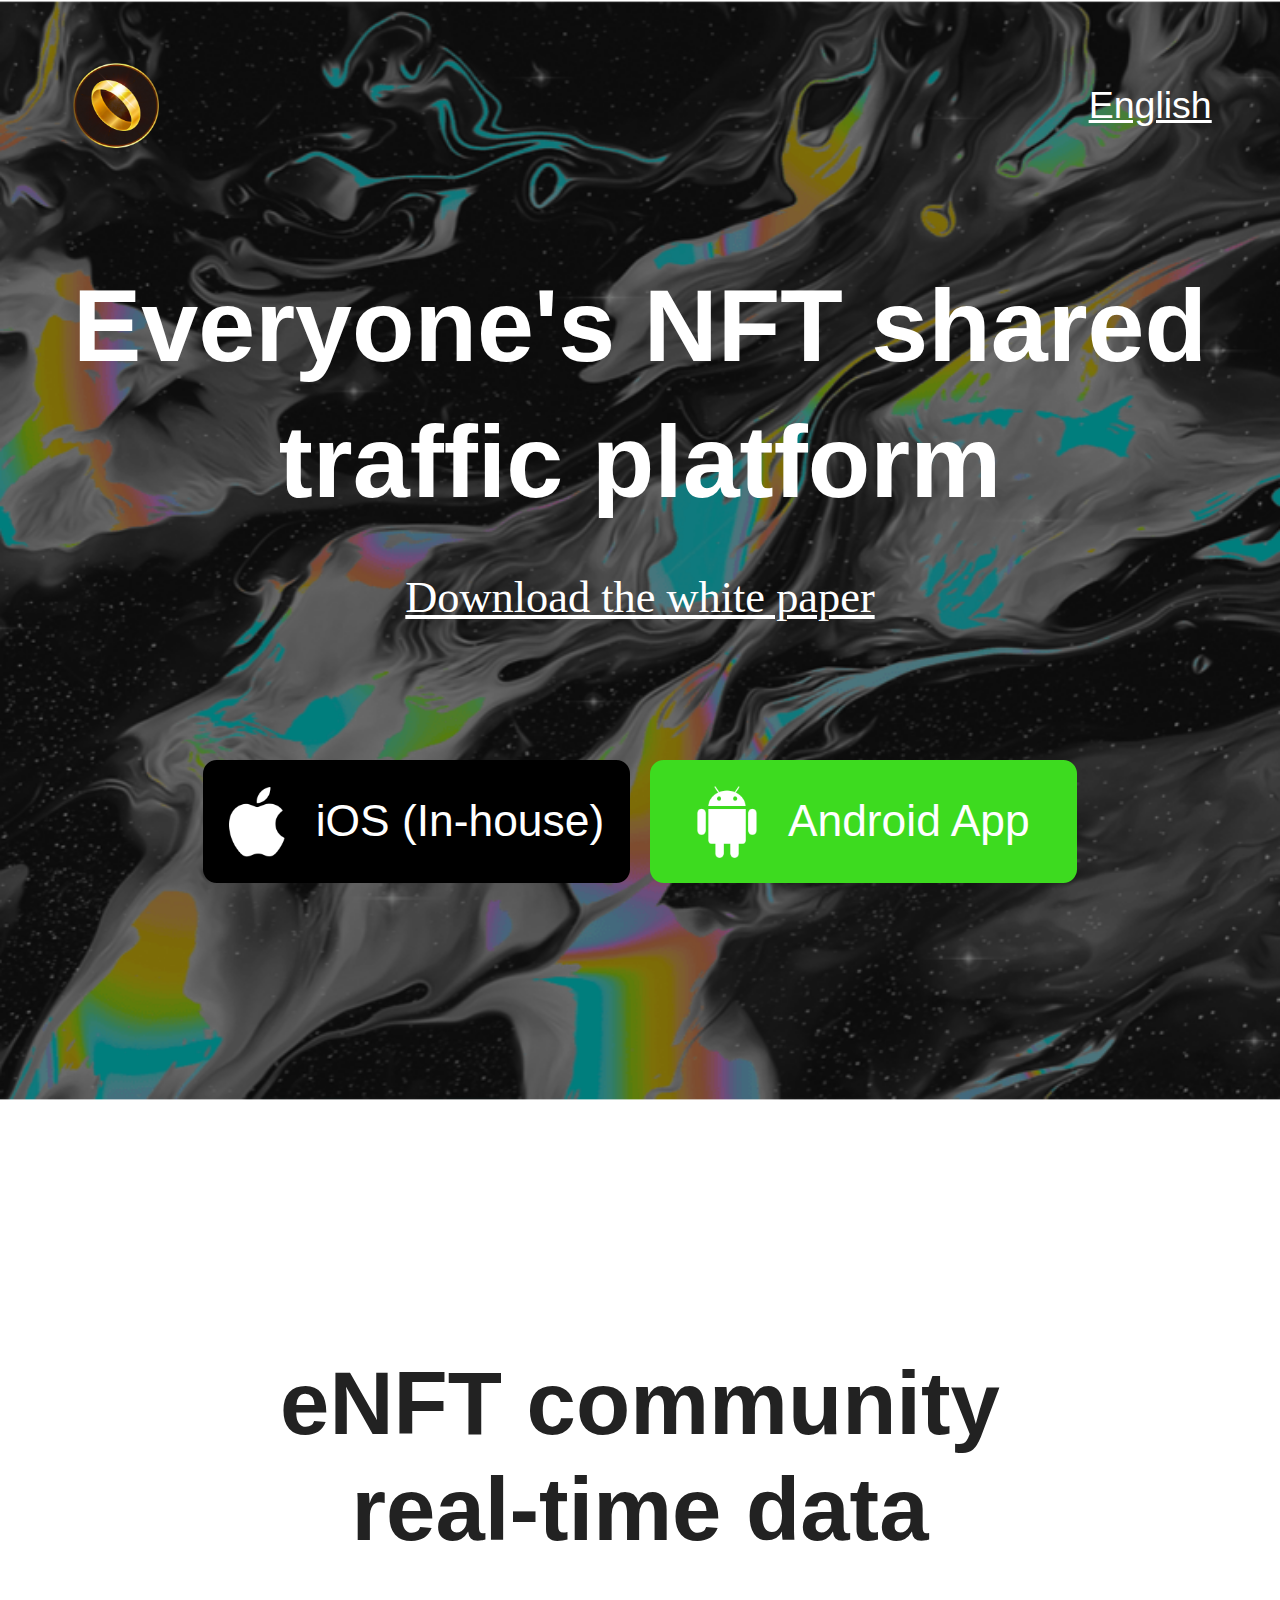
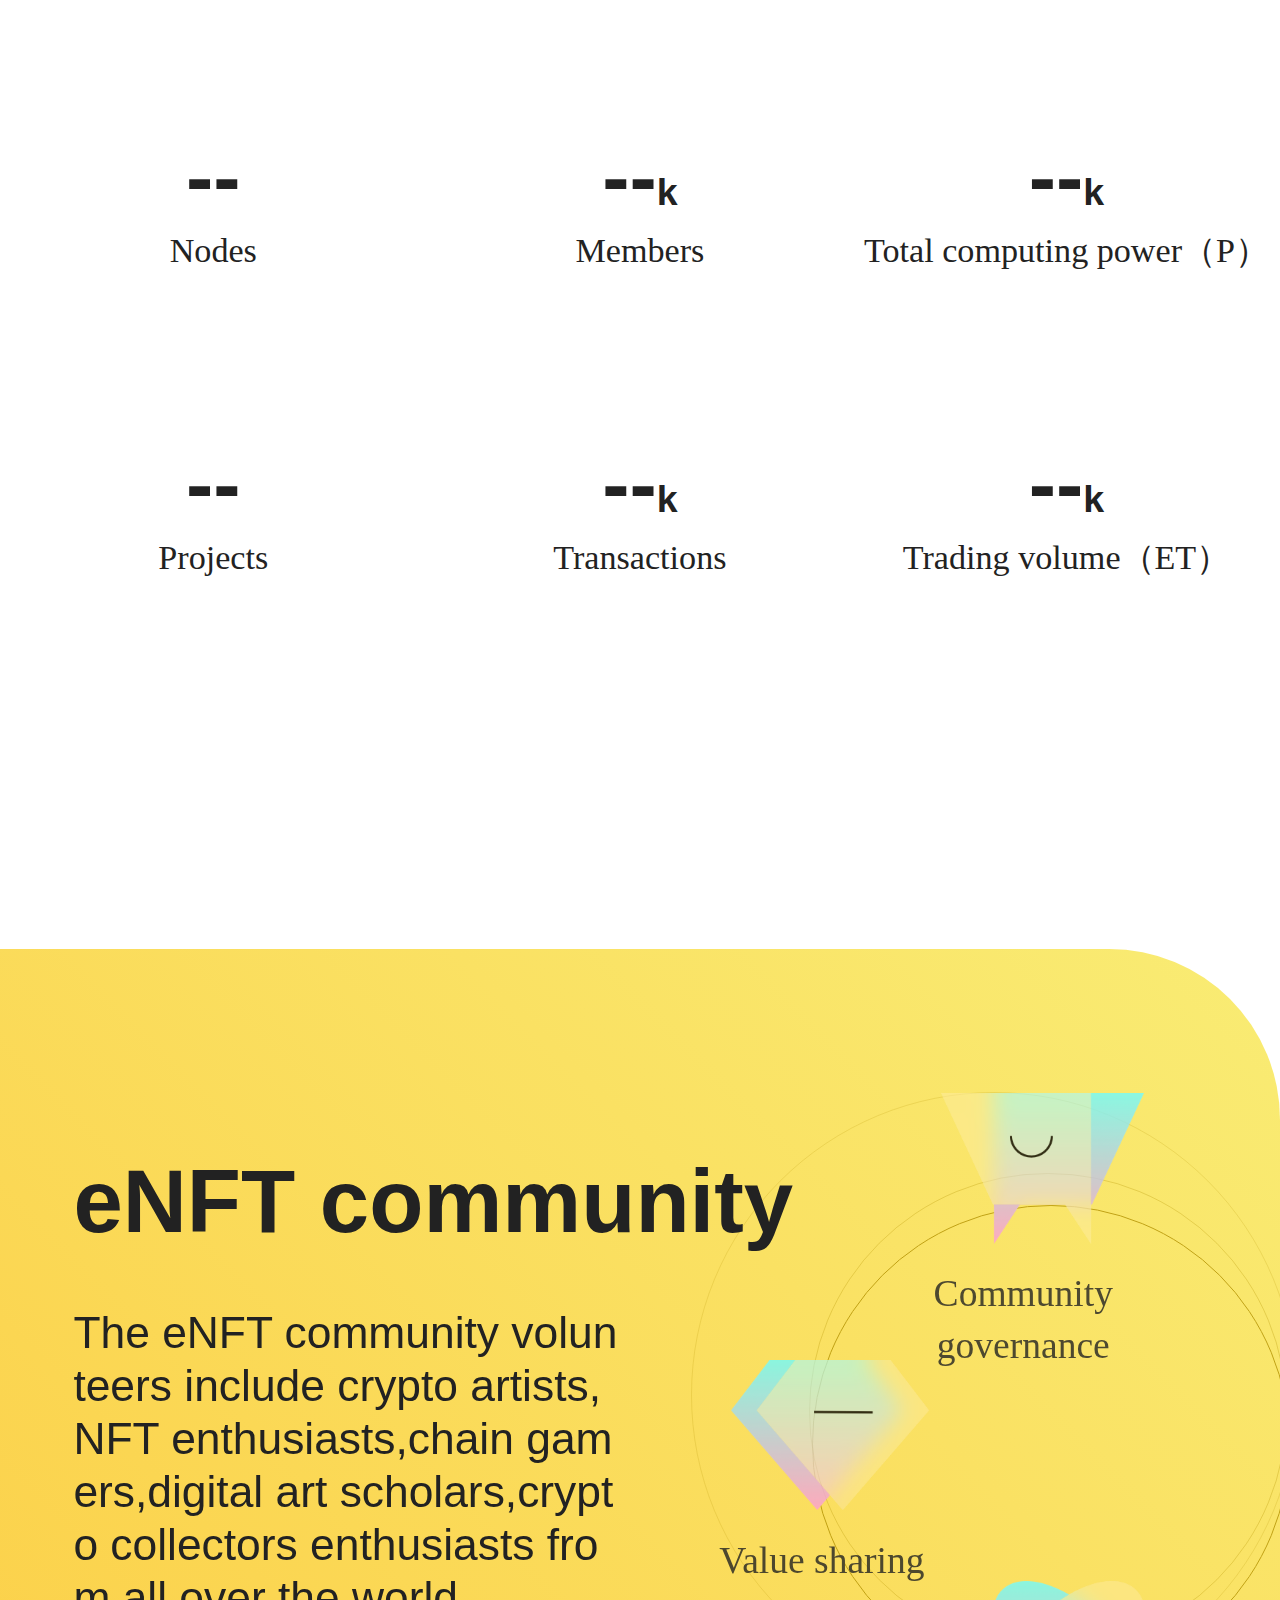
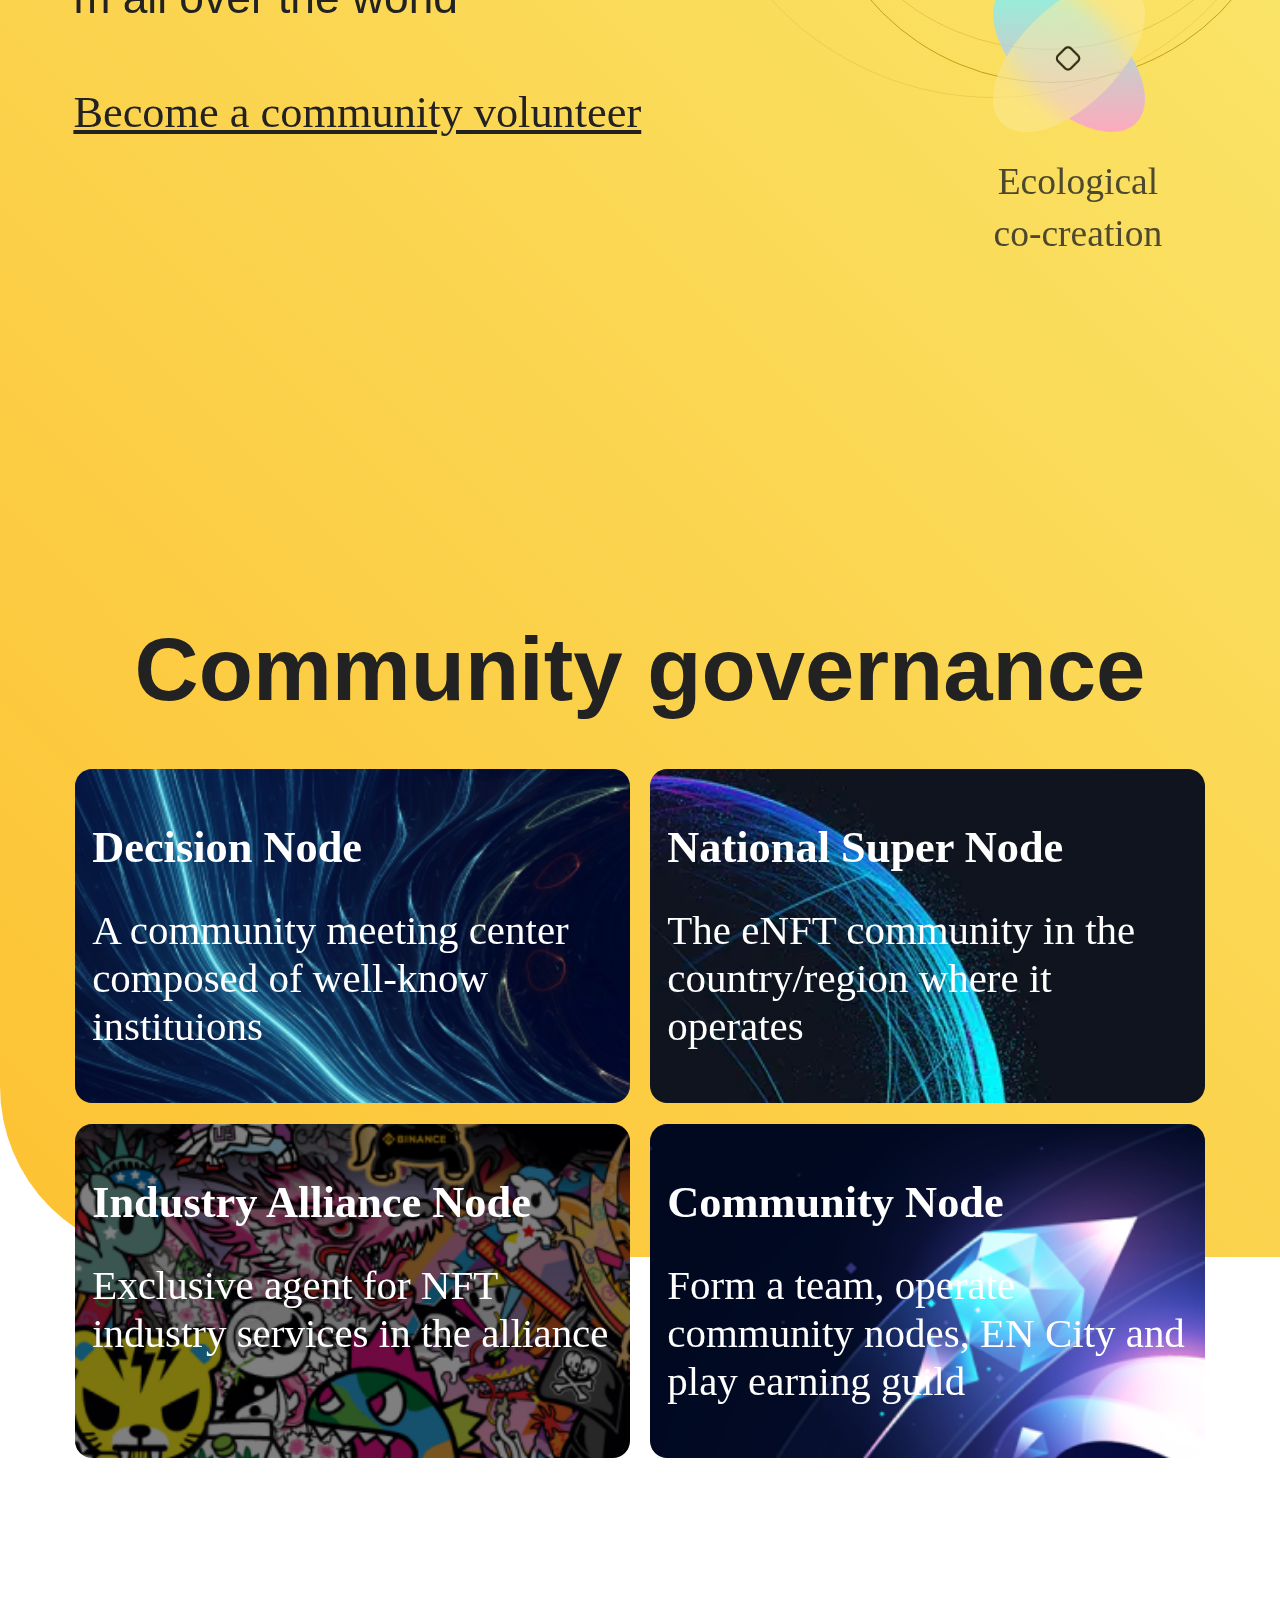
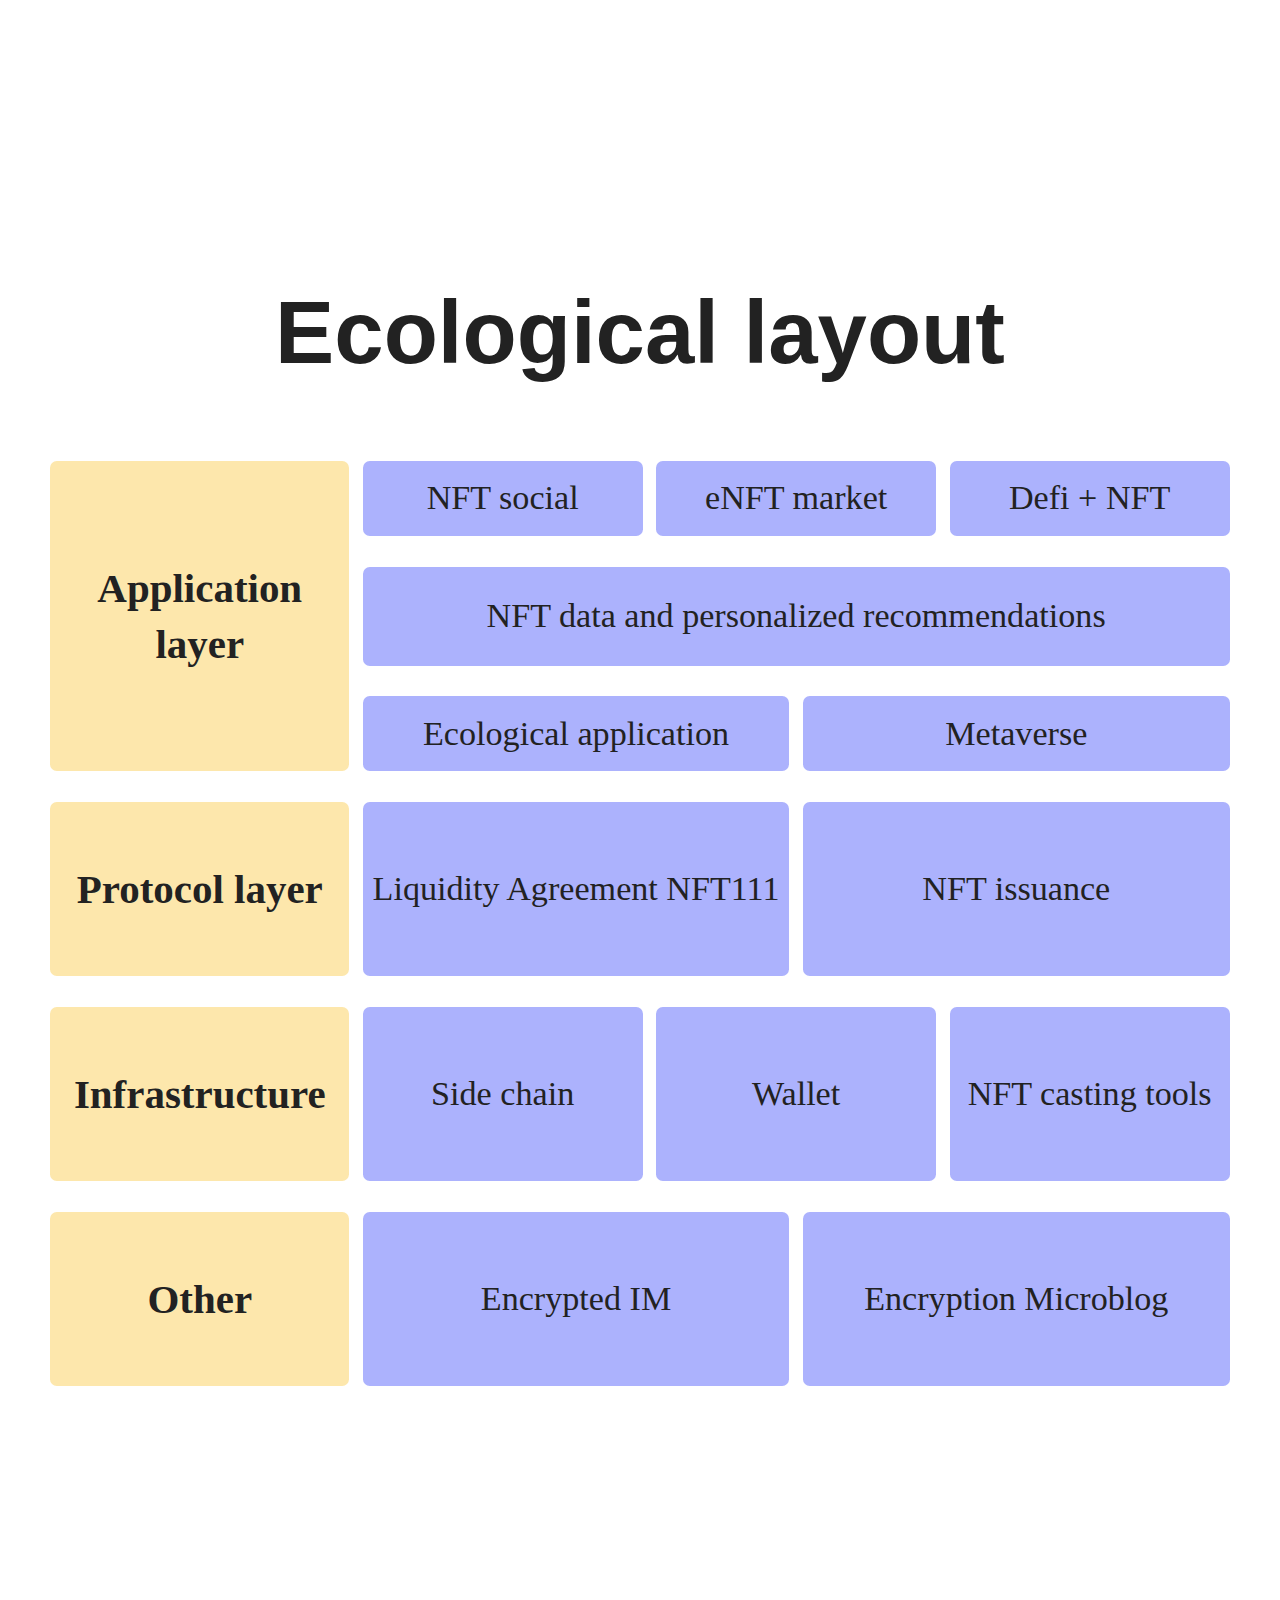
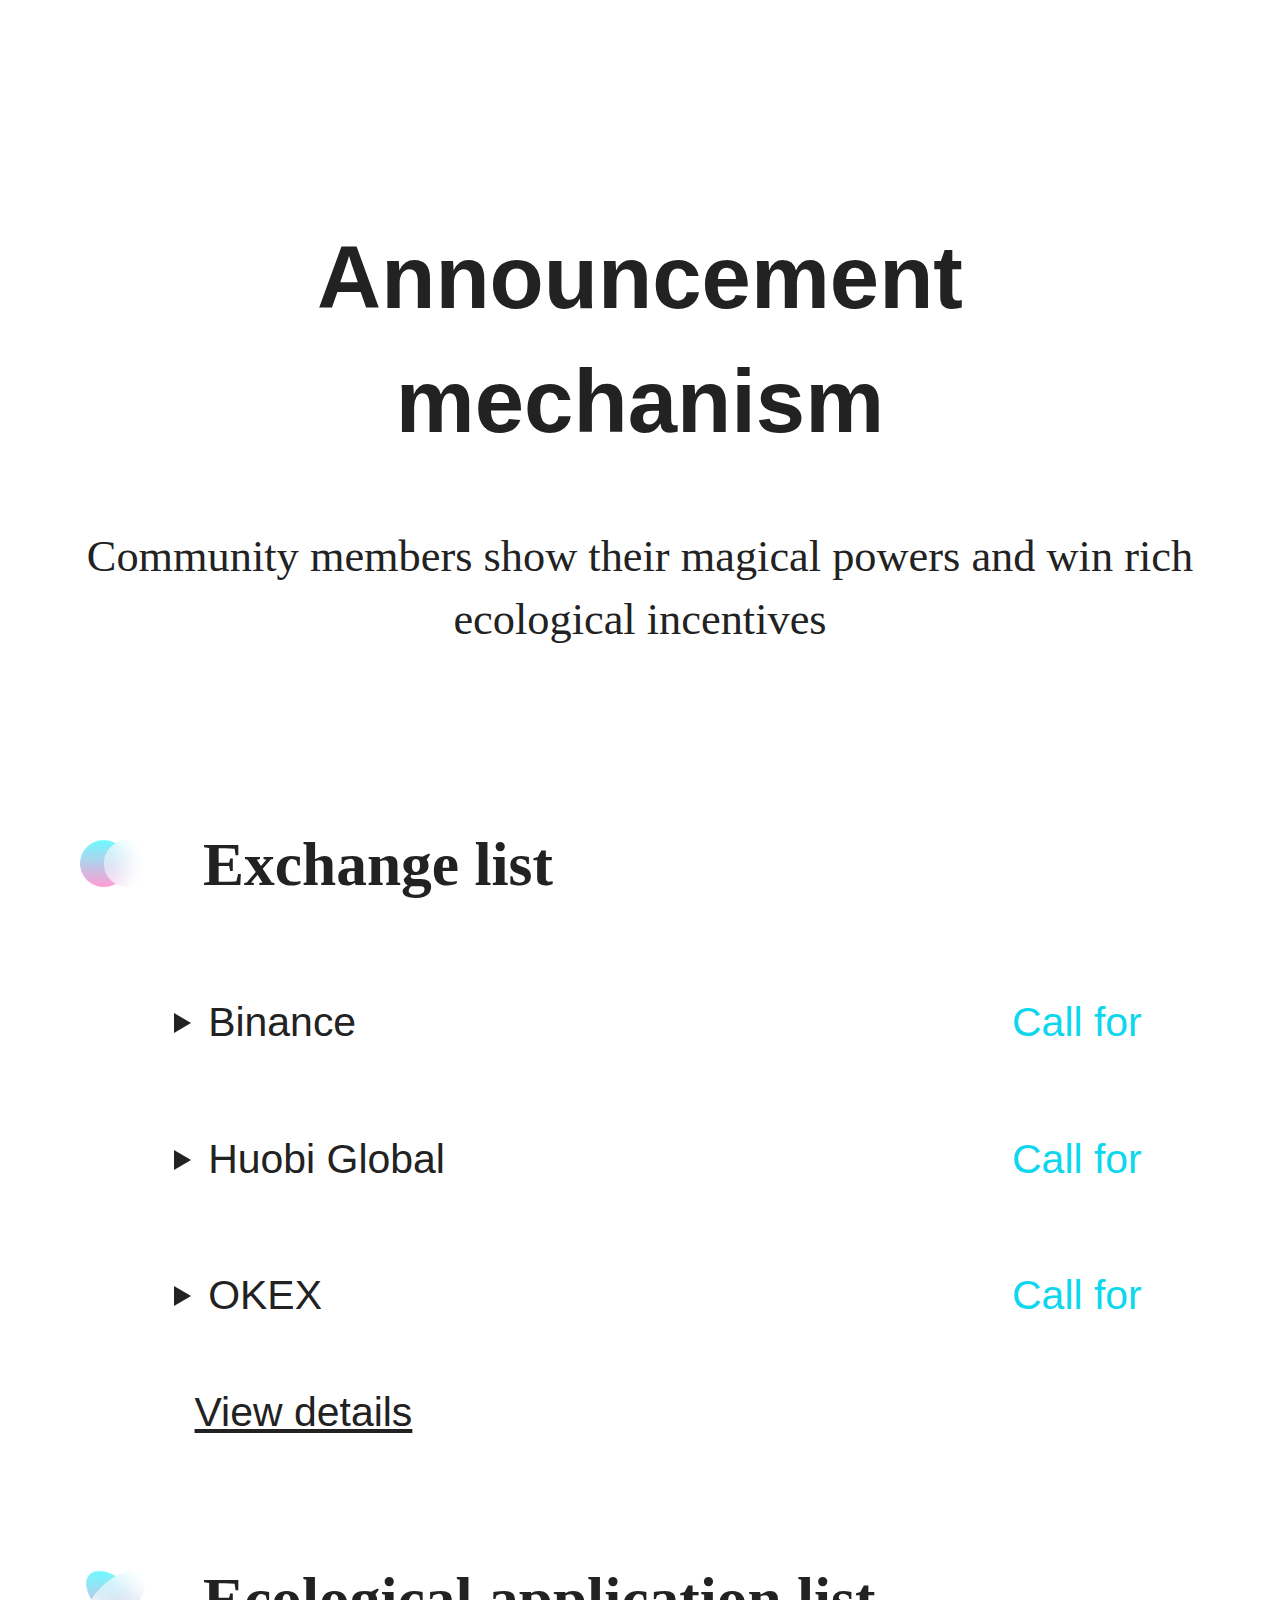
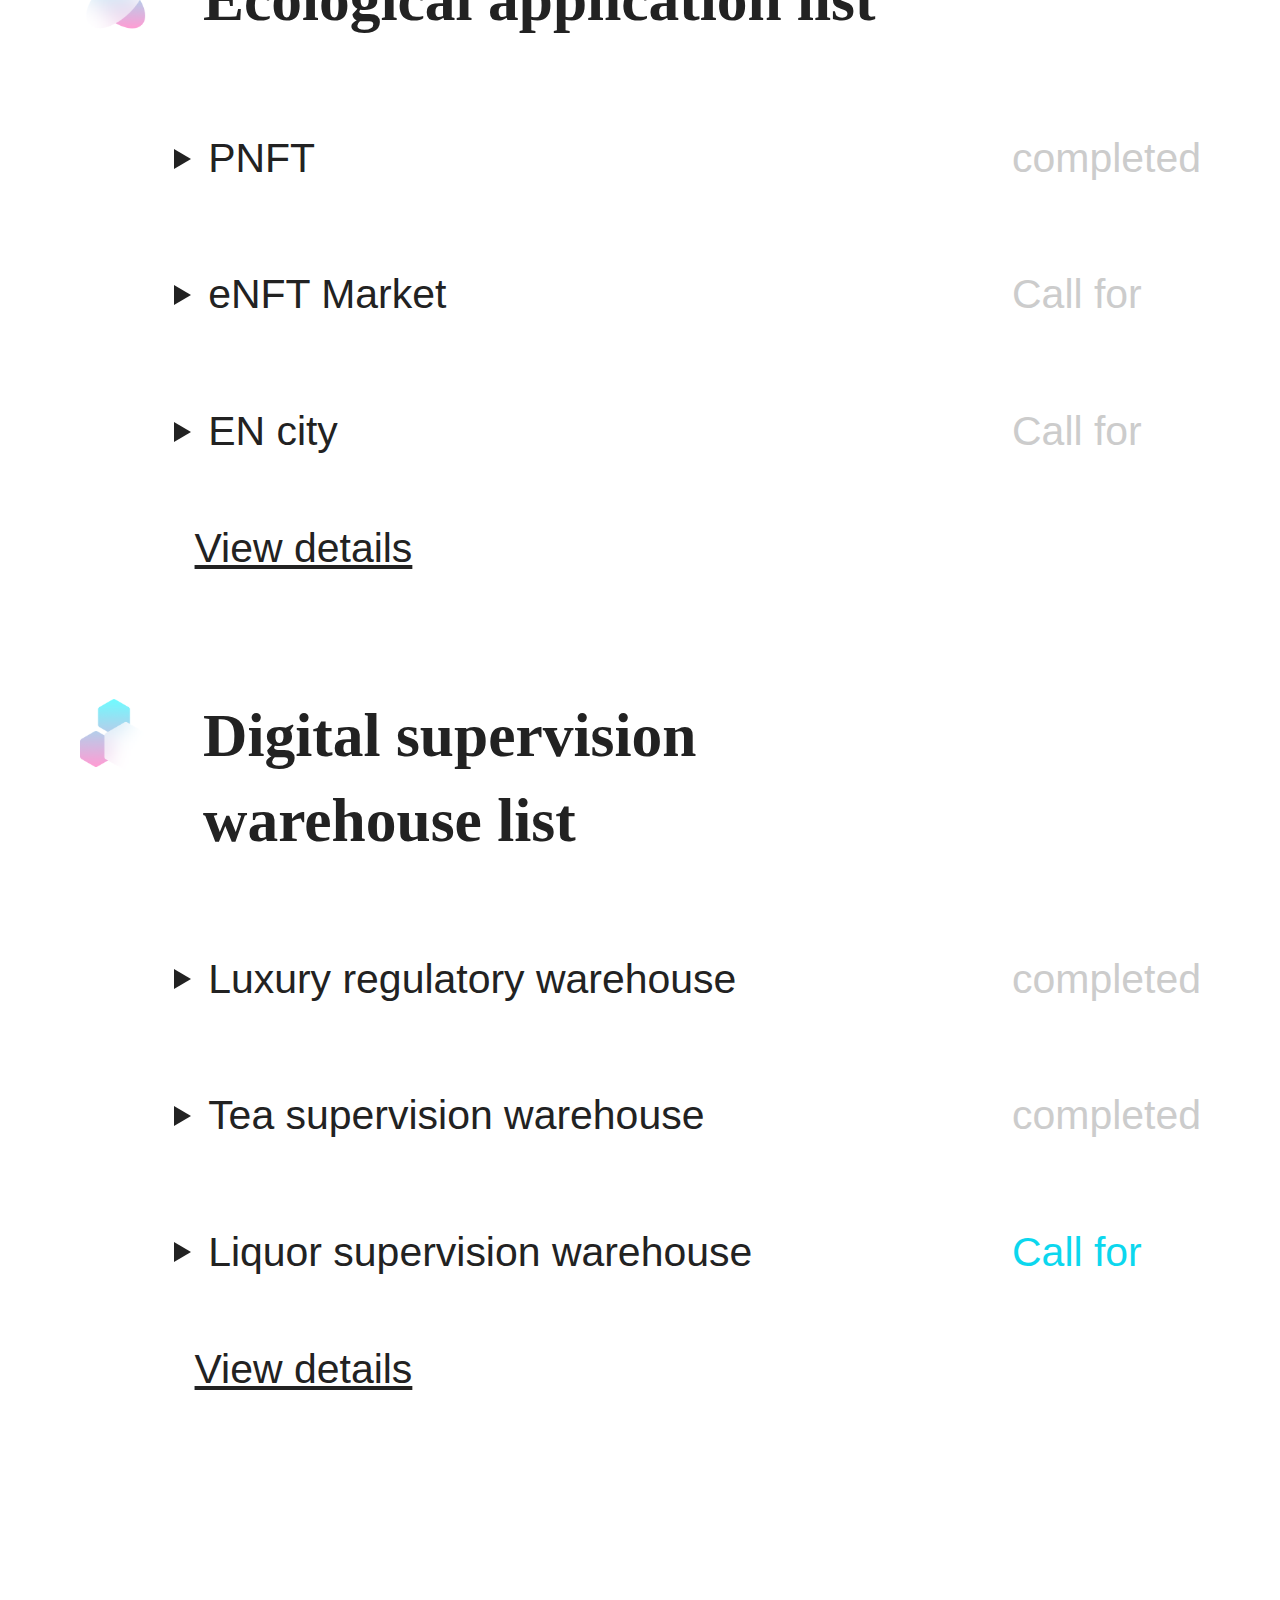
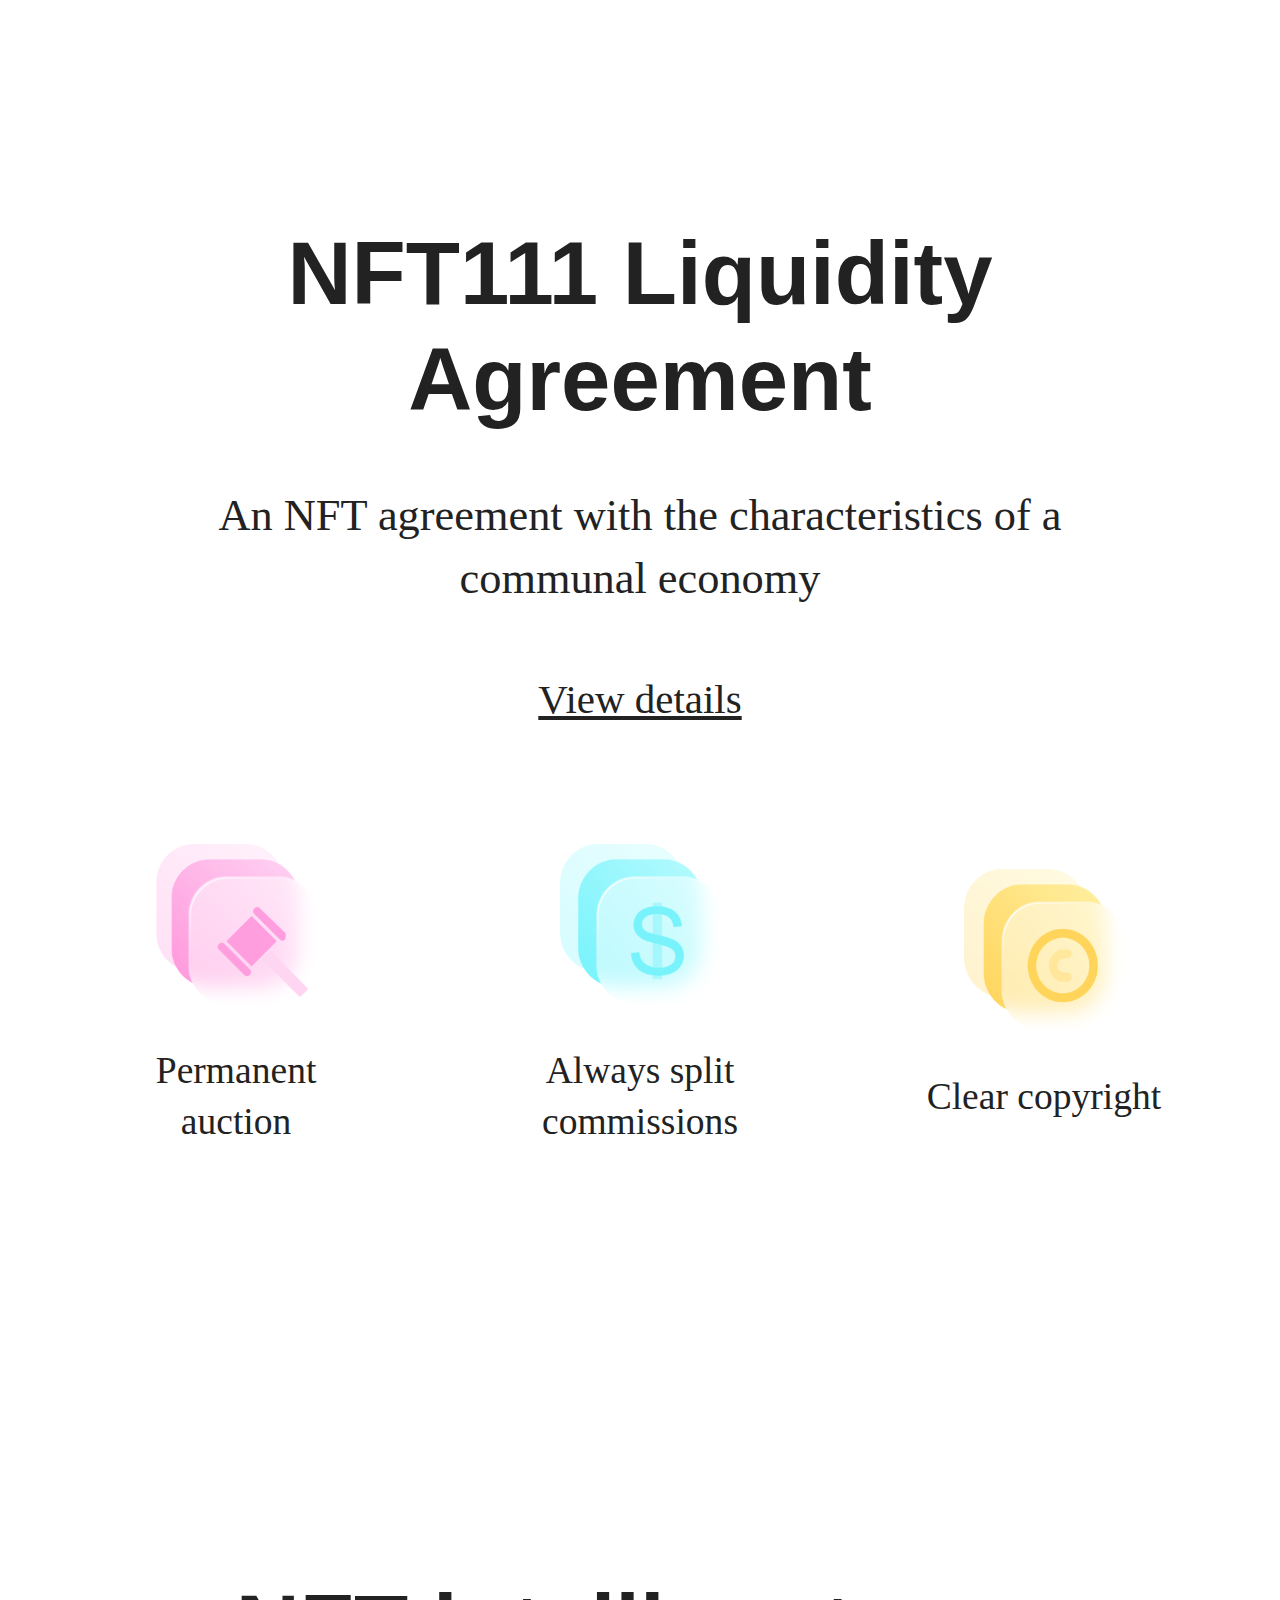
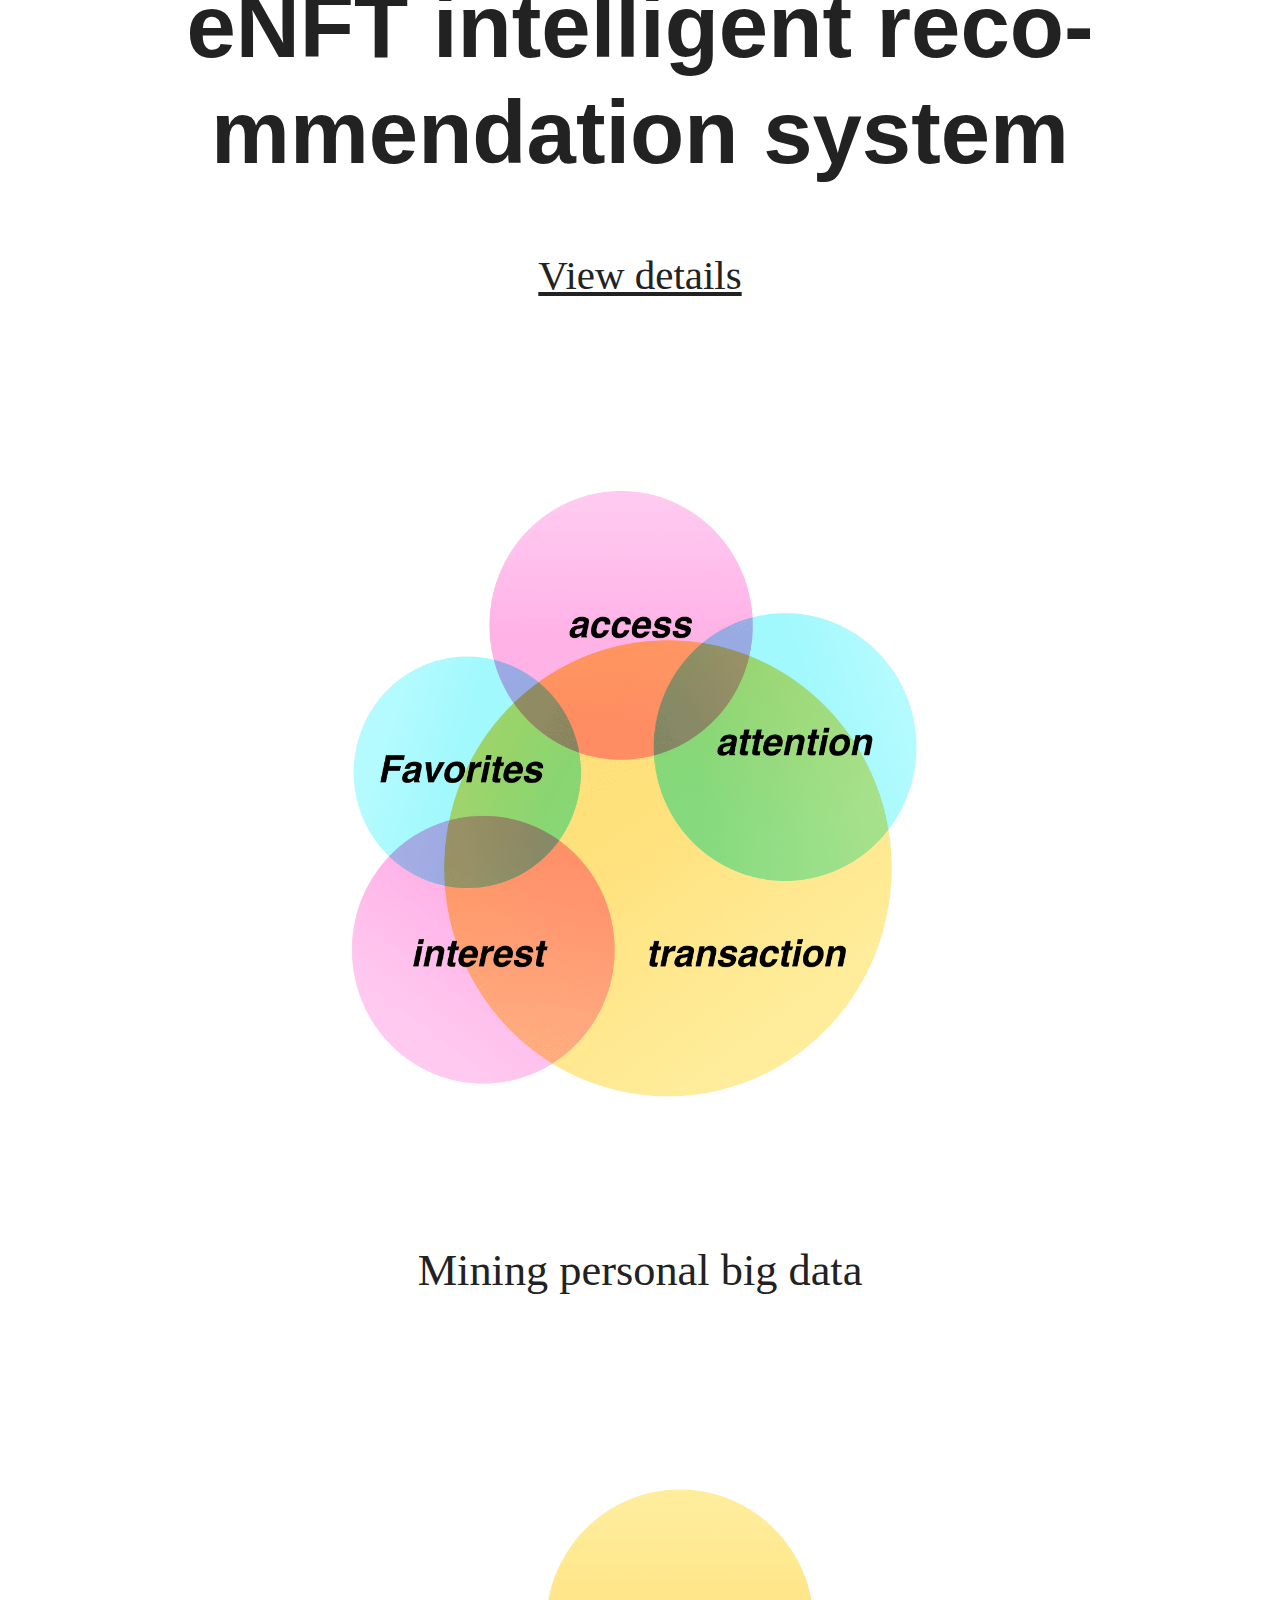
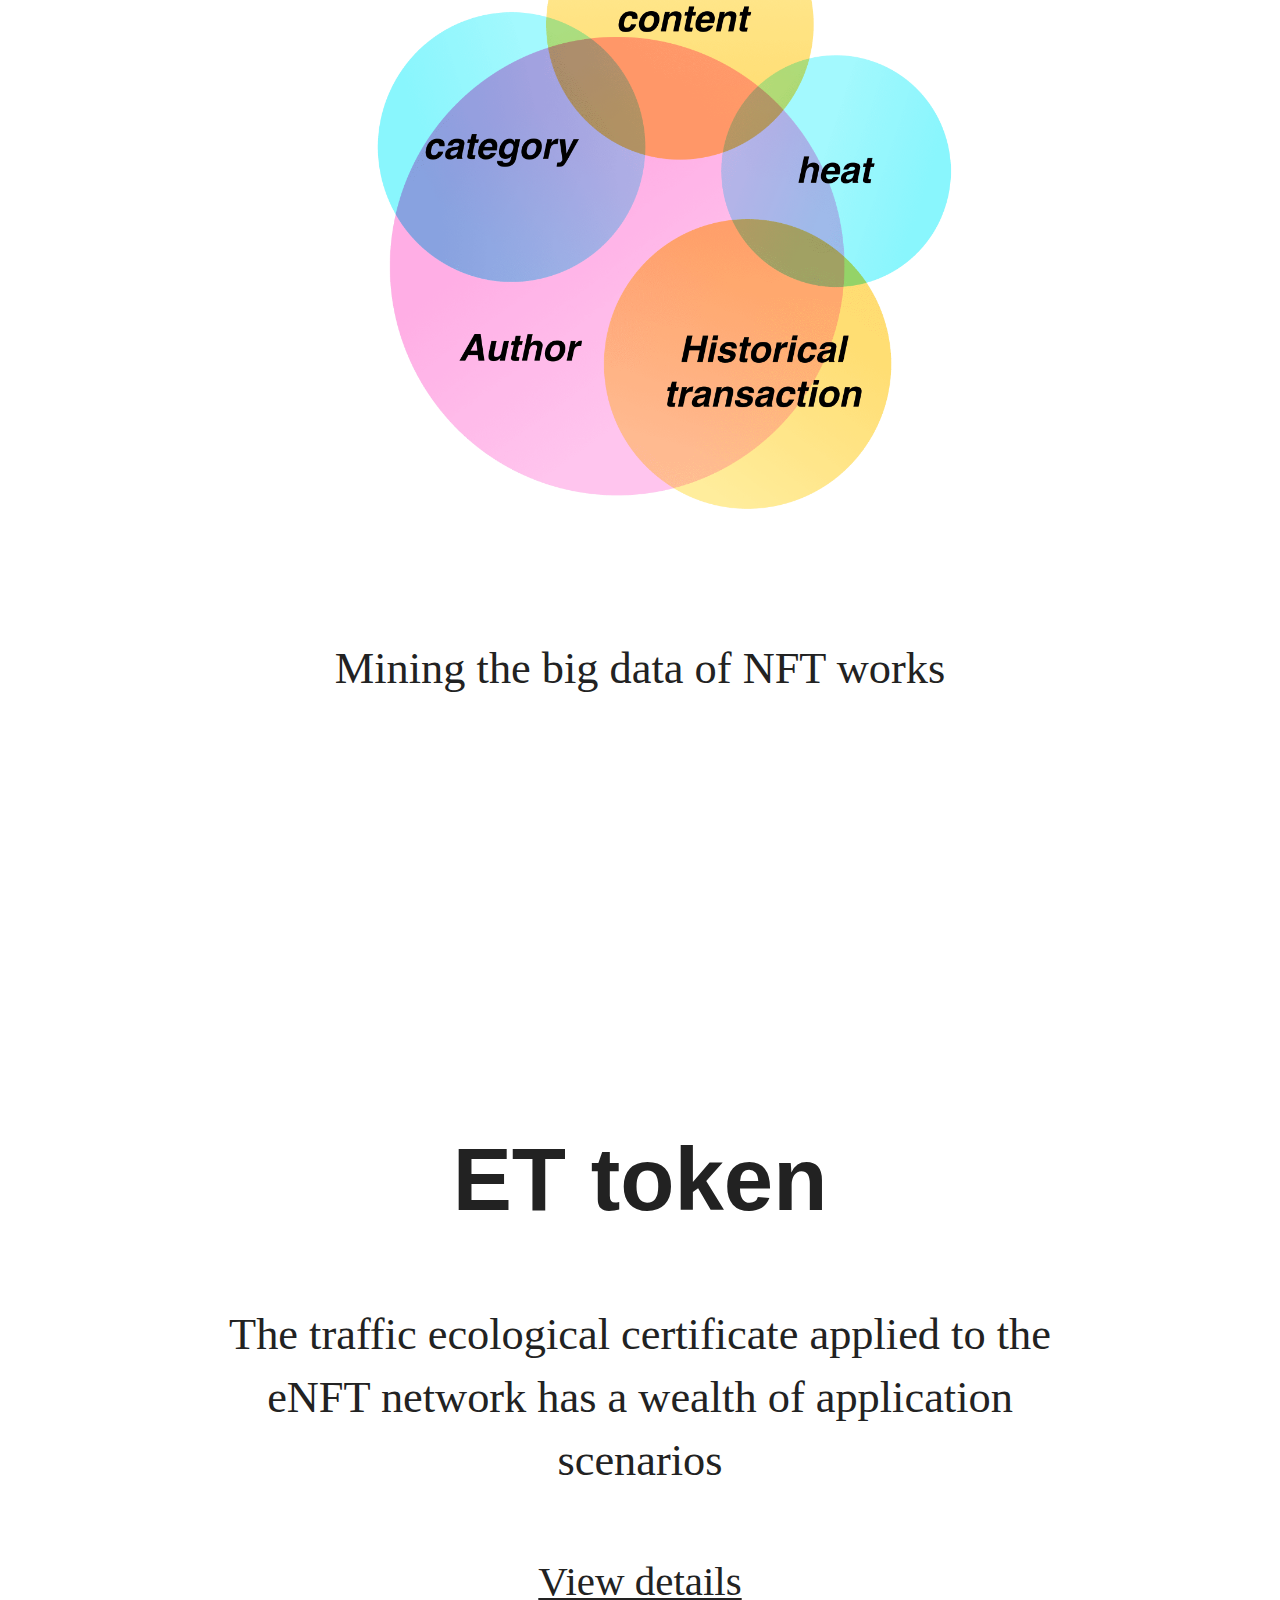
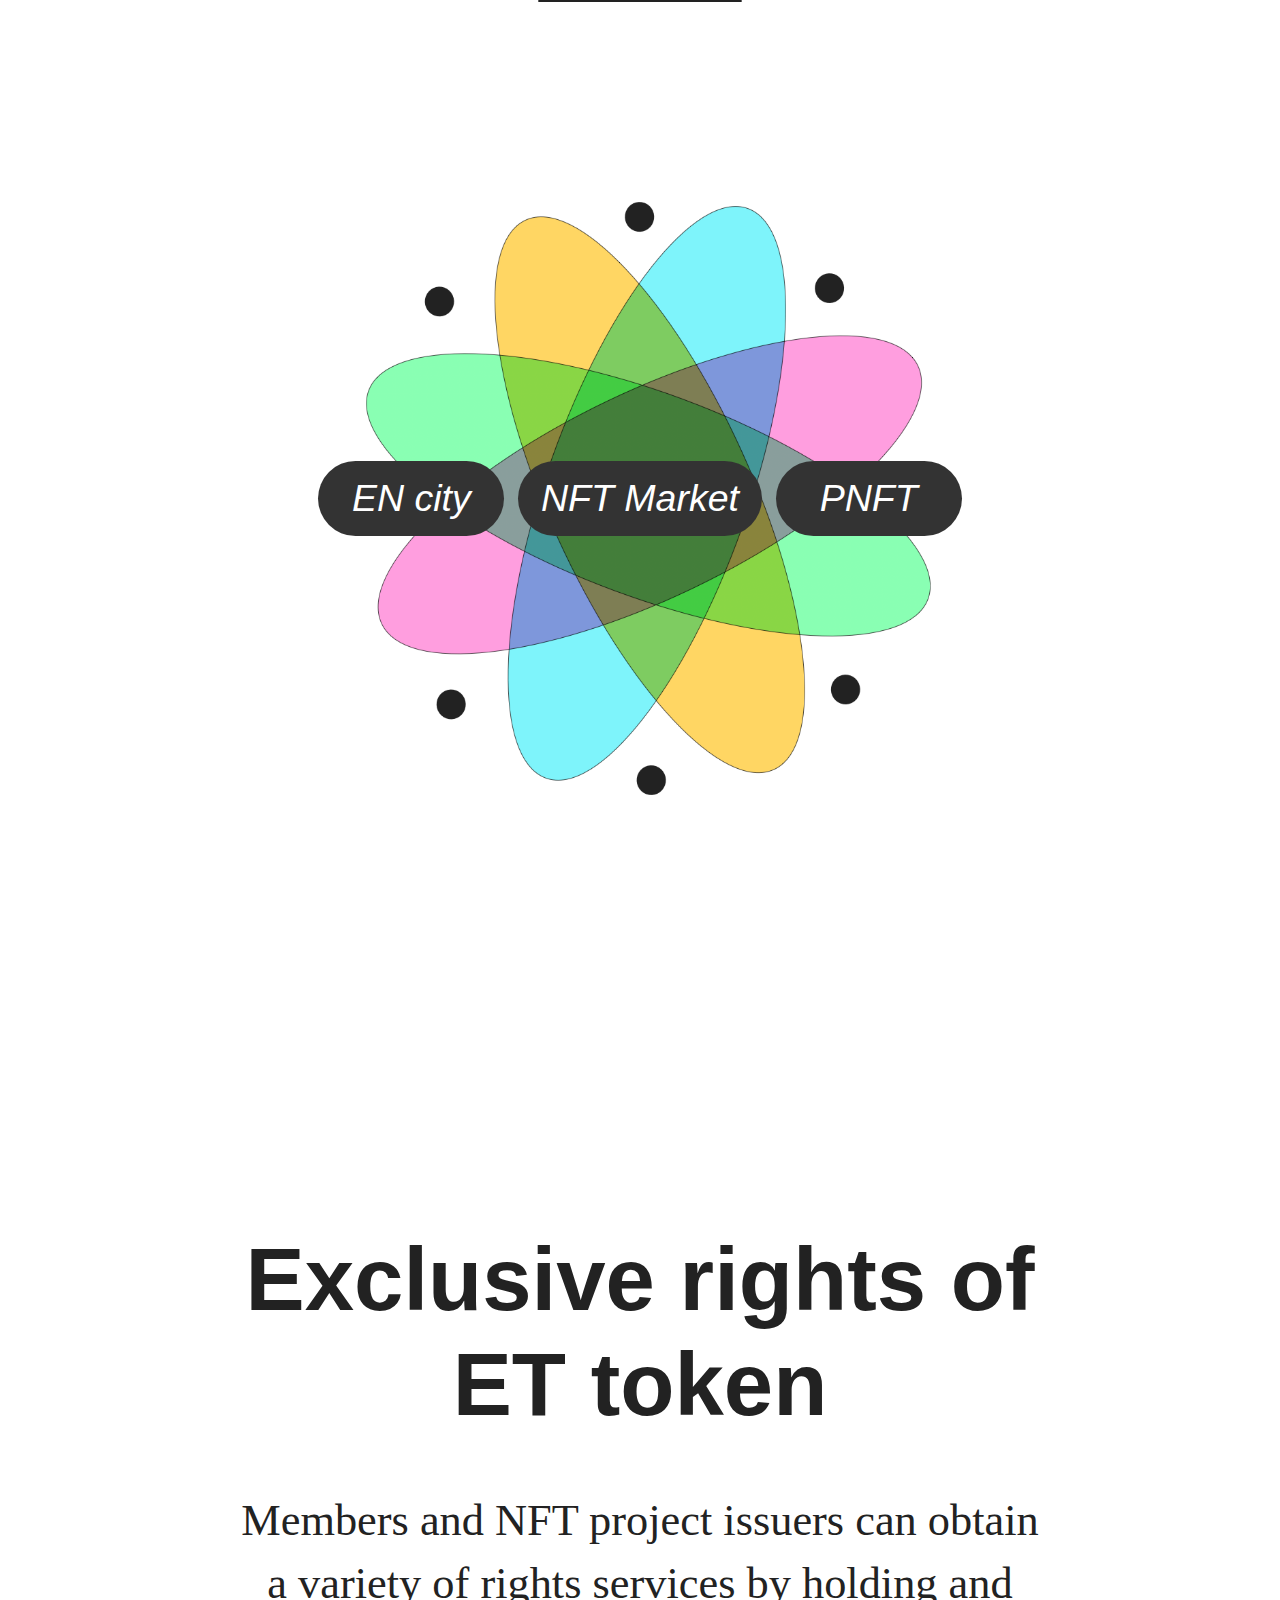
==== index.html @ ff19e465 "Add files via upload" ====
<!DOCTYPE html><html lang=""><head><meta charset="utf-8"><meta http-equiv="X-UA-Compatible" content="IE=edge"><meta name="viewport" content="width=device-width,initial-scale=1,maximum-scale=1,user-scalable=0"><link rel="icon" href="/favicon.ico"><title></title><link href="/css/chunk-vendors.cdd1fdf7.css" rel="preload" as="style"><link href="/css/index.caa5dd62.css" rel="preload" as="style"><link href="/js/chunk-vendors.f8fe5124.js" rel="preload" as="script"><link href="/js/index.104ad759.js" rel="preload" as="script"><link href="/css/chunk-vendors.cdd1fdf7.css" rel="stylesheet"><link href="/css/index.caa5dd62.css" rel="stylesheet"></head><body><div id="app"></div><script src="/js/chunk-vendors.f8fe5124.js"></script><script src="/js/index.104ad759.js"></script></body></html>
---- css/index.caa5dd62.css ----
.e_header[data-v-727e11b4]{padding-bottom:16.9333333333vw;background:#fff url(../img/header_bg.f910cde2.png) no-repeat scroll top;background-size:cover}.e_header .r0[data-v-727e11b4]{height:20.1333333333vw}.e_header .r0 .logo[data-v-727e11b4]{float:left;width:6.6666666667vw;height:6.6666666667vw;margin-top:4.9333333333vw;margin-left:5.7333333333vw}.e_header .r0 .lang[data-v-727e11b4]{float:right;height:4vw;margin-top:6.2666666667vw;margin-right:5.3333333333vw;font-size:2.9333333333vw;font-weight:400;color:#fff;line-height:4vw}.e_header .r1[data-v-727e11b4]{height:21.3333333333vw}.e_header .r1 .text[data-v-727e11b4]{width:auto;font-size:8vw;font-weight:700;color:#fff;line-height:10.6666666667vw;margin:0 auto}.e_header .r1 .text_zh[data-v-727e11b4]{width:auto}.e_header .r2[data-v-727e11b4]{margin-top:2.6666666667vw;text-align:center}.e_header .r2 .text[data-v-727e11b4]{font-size:3.4666666667vw;font-weight:400;color:#fff;line-height:4.9333333333vw}.e_header .r3[data-v-727e11b4]{margin-top:10.2666666667vw;padding:0 auto;display:flex;flex-direction:row;justify-content:center}.e_header .r3 .button[data-v-727e11b4]{display:flex;flex-direction:row;justify-content:center;align-items:center;width:33.3333333333vw;height:9.6vw;border-radius:1.0666666667vw}.e_header .r3 .button .text[data-v-727e11b4]{margin-left:2.4vw;font-size:3.4666666667vw;font-family:Helvetica;color:#fff;line-height:4.1333333333vw}.e_header .r3 .button[data-v-727e11b4]:first-child{background-color:#000}.e_header .r3 .button:first-child .icon[data-v-727e11b4]{width:4.4vw;height:5.4666666667vw}.e_header .r3 .button[data-v-727e11b4]:nth-child(2){background-color:#3ddb1f;margin-left:1.6vw}.e_header .r3 .button:nth-child(2) .icon[data-v-727e11b4]{width:4.6666666667vw;height:5.6vw}.e_header .r2 a[data-v-727e11b4]{font-size:3.4666666667vw;font-family:PingFangSC-Regular,PingFang SC;font-weight:400;color:#fff;line-height:4.9333333333vw}.e_header .r2 a[data-v-727e11b4]:hover{color:#0cd7ee}.e_header .r2 a[data-v-727e11b4]:visited{color:#fff}.dropdown[data-v-727e11b4]{position:relative;display:inline-block}.dropdown>a[data-v-727e11b4]{font-size:2.9333333333vw;font-family:Helvetica;color:#fff;line-height:3.4666666667vw}.dropdown>a[data-v-727e11b4]:visited{color:#fff}.dropdown-content[data-v-727e11b4]{display:none;position:absolute;top:4.6666666667vw;right:0;background:#f1f1f1;border-radius:.5333333333vw;min-width:17.3333333333vw;box-shadow:0 1.0666666667vw 2.1333333333vw 0 rgba(0,0,0,.3)}.dropdown-content a[data-v-727e11b4]{display:block;padding:1.3333333333vw .6666666667vw;text-align:center;text-decoration:none;font-size:2.1333333333vw;font-family:PingFangSC-Regular,PingFang SC;font-weight:400;color:#000;line-height:2.9333333333vw}.dropdown-content a[data-v-727e11b4]:hover{background:hsla(0,0%,80%,.8);border:none}.dropdown:hover .dropdown-content[data-v-727e11b4]{display:block}.e_runtime[data-v-c7a68bb4]{padding-bottom:16.1333333333vw}.e_runtime .head[data-v-c7a68bb4]{margin:auto;width:68.5333333333vw;padding-top:19.6vw;font-size:6.9333333333vw;font-family:Helvetica-Bold,Helvetica;font-weight:700;color:#222;line-height:8.2666666667vw}.e_runtime .head_zh[data-v-c7a68bb4]{width:auto}.e_runtime .grid[data-v-c7a68bb4]{margin-top:12.9333333333vw;height:calc(100% - 42.26667vw);display:grid;grid-template-columns:repeat(3,33.33%);grid-template-rows:repeat(2,24vw);grid-row-gap:0;grid-column-gap:0}.e_runtime .grid .cell .v[data-v-c7a68bb4]{font-size:6.4vw;font-family:Helvetica-Bold,Helvetica;font-weight:700;color:#222;line-height:7.7333333333vw}.e_runtime .grid .cell .k[data-v-c7a68bb4]{font-size:2.6666666667vw;font-family:PingFangSC-Regular,PingFang SC;font-weight:400;color:#222;line-height:3.7333333333vw}.e_runtime .grid .cell .unit[data-v-c7a68bb4]{font-size:2.9333333333vw;font-family:Helvetica;color:#222;line-height:3.4666666667vw}.e_community[data-v-2d9aa9be]{height:163.73333vw}.e_community .bg[data-v-2d9aa9be]{position:absolute;width:100%;height:149.0666666667vw;background:linear-gradient(225deg,#f9ec74,#fdc233 99%,#fdc233);border-radius:0 13.3333333333vw 0 13.3333333333vw}.e_community .bg .circle0[data-v-2d9aa9be]{position:absolute;width:90.2666666667vw;height:90.2666666667vw;opacity:.35;top:17.3333333333vw;left:-8vw;border-radius:45.13333vw;border:1px solid #b29100}.e_community .bg .circle1[data-v-2d9aa9be]{position:absolute;width:47.3333333333vw;height:47.3333333333vw;top:11.2vw;right:-1.3333333333vw;opacity:.2;border-radius:23.66667vw;border:1px solid #b29100}.e_community .bg .circle2[data-v-2d9aa9be]{top:17.4666666667vw;right:-.5333333333vw;opacity:.3}.e_community .bg .circle2[data-v-2d9aa9be],.e_community .bg .circle3[data-v-2d9aa9be]{position:absolute;width:37.3333333333vw;height:37.3333333333vw;border-radius:18.66667vw;border:1px solid #b29100}.e_community .bg .circle3[data-v-2d9aa9be]{top:20vw;right:-.8vw;opacity:.8}.e_community .bg .circle3 .item[data-v-2d9aa9be]{position:absolute;pointer-events:none;cursor:pointer;width:18.6666666667vw}.e_community .bg .circle3 .item .text[data-v-2d9aa9be]{margin-top:1.6vw;font-size:2.9333333333vw;font-family:PingFangSC-Regular,PingFang SC;font-weight:400;text-align:center;color:#222;line-height:4vw;user-select:none;word-break:keep-all}.e_community .bg .circle3 .item.--item0[data-v-2d9aa9be]{left:8.5333333333vw;top:-8.8vw}.e_community .bg .circle3 .item.--item0 img[data-v-2d9aa9be]{width:15.8666666667vw;height:11.7333333333vw}.e_community .bg .circle3 .item.--item0 .text[data-v-2d9aa9be]{width:15.7333333333vw}.e_community .bg .circle3 .item.--item0 .text_zh[data-v-2d9aa9be]{width:auto}.e_community .bg .circle3 .item.--item1[data-v-2d9aa9be]{left:-8vw;top:12vw}.e_community .bg .circle3 .item.--item1 img[data-v-2d9aa9be]{width:15.4666666667vw;height:11.7333333333vw}.e_community .bg .circle3 .item.--item1 .text[data-v-2d9aa9be]{width:17.3333333333vw}.e_community .bg .circle3 .item.--item1 .text_zh[data-v-2d9aa9be]{width:auto}.e_community .bg .circle3 .item.--item2[data-v-2d9aa9be]{left:10.6666666667vw;top:29.3333333333vw}.e_community .bg .circle3 .item.--item2 img[data-v-2d9aa9be]{width:11.8666666667vw;height:11.7333333333vw}.e_community .bg .circle3 .item.--item2 .text[data-v-2d9aa9be]{width:20vw}.e_community .bg .circle3 .item.--item2 .text_zh[data-v-2d9aa9be]{width:auto}.e_community .body[data-v-2d9aa9be]{position:absolute;width:100%}.e_community .body .enft[data-v-2d9aa9be]{text-align:left;padding-left:5.7333333333vw}.e_community .body .enft .title[data-v-2d9aa9be]{margin-top:15.6vw;font-size:6.9333333333vw;font-family:Helvetica-Bold,Helvetica;font-weight:700;color:#222;line-height:8.2666666667vw}.e_community .body .enft .desc[data-v-2d9aa9be]{margin-top:4.1333333333vw;width:43.3333333333vw;font-size:3.4666666667vw;font-family:Helvetica;color:#222;line-height:4.1333333333vw;word-break:break-all}.e_community .body .enft .join[data-v-2d9aa9be]{margin-top:4.4vw;font-size:3.4666666667vw;font-family:PingFangSC-Regular,PingFang SC;font-weight:400;color:#222;line-height:4.9333333333vw}.e_community .body .enft_manage[data-v-2d9aa9be]{padding:0 auto}.e_community .body .enft_manage .title[data-v-2d9aa9be]{margin-top:36.2666666667vw;height:9.7333333333vw;font-size:6.9333333333vw;font-family:Helvetica-Bold,Helvetica;font-weight:700;color:#222;line-height:9.7333333333vw}.e_community .body .enft_manage .items[data-v-2d9aa9be]{margin-top:2.8vw;height:66.6666666667vw;display:grid;grid-template-columns:repeat(2,43.3333333333vw);grid-template-rows:repeat(2,26.1333333333vw);grid-row-gap:1.6vw;grid-column-gap:1.6vw;justify-content:center}.e_community .body .enft_manage .items .item[data-v-2d9aa9be]{text-align:left;padding-left:1.3333333333vw;padding-right:1.3333333333vw;padding-top:3.4666666667vw;border-radius:1.3333333333vw}.e_community .body .enft_manage .items .line0[data-v-2d9aa9be]{font-size:3.4666666667vw;font-family:PingFang-SC-Semibold,PingFang-SC;font-weight:600;color:#fff;line-height:5.3333333333vw}.e_community .body .enft_manage .items .line1[data-v-2d9aa9be]{margin-top:2vw;font-size:3.2vw;font-family:PingFangSC-Regular,PingFang SC;font-weight:400;color:#fff;line-height:3.7333333333vw}.e_community .body .enft_manage .items .item.--item0[data-v-2d9aa9be]{background:#fff url(../img/e_community_manage0@2x.e9b2025c.png) no-repeat 50%;background-size:cover}.e_community .body .enft_manage .items .item.--item1[data-v-2d9aa9be]{background:#fff url(../img/e_community_manage1@2x.9308f36f.png) no-repeat 50%;background-size:cover}.e_community .body .enft_manage .items .item.--item2[data-v-2d9aa9be]{background:#fff url(../img/e_community_manage2@2x.e7cee750.png) no-repeat 50%;background-size:cover}.e_community .body .enft_manage .items .item.--item3[data-v-2d9aa9be]{background:#fff url(../img/e_community_manage3@2x.50aeda82.png) no-repeat 50%;background-size:cover}.title[data-v-33f202ea]{font-size:6.9333333333vw;font-family:Helvetica-Bold,Helvetica;font-weight:700;color:#222;line-height:9.7333333333vw}.body[data-v-33f202ea]{margin-top:5.0666666667vw;display:grid;grid-template-columns:23.3333333333vw 10.4vw 10.4vw 10.4vw 10.4vw 10.4vw 10.4vw;grid-template-rows:5.8666666667vw 7.7333333333vw 5.8666666667vw 13.6vw 13.6vw 13.6vw;grid-row-gap:2.4vw;grid-column-gap:1.0666666667vw;justify-content:center}.cell[data-v-33f202ea]{display:flex;justify-content:center;align-items:center}.cell.--cell0[data-v-33f202ea]{grid-row-start:span 3}.cell.--cell1[data-v-33f202ea],.cell.--cell2[data-v-33f202ea],.cell.--cell3[data-v-33f202ea]{grid-column-start:span 2}.cell.--cell4[data-v-33f202ea]{grid-column-start:span 6}.cell.--cell5[data-v-33f202ea],.cell.--cell6[data-v-33f202ea],.cell.--cell8[data-v-33f202ea],.cell.--cell9[data-v-33f202ea]{grid-column-start:span 3}.cell.--cell11[data-v-33f202ea],.cell.--cell12[data-v-33f202ea],.cell.--cell13[data-v-33f202ea]{grid-column-start:span 2}.cell.--cell15[data-v-33f202ea],.cell.--cell16[data-v-33f202ea]{grid-column-start:span 3}.cell.--cell0[data-v-33f202ea],.cell.--cell7[data-v-33f202ea],.cell.--cell10[data-v-33f202ea],.cell.--cell14[data-v-33f202ea]{background:#fde7ac;border-radius:.5333333333vw;font-size:3.2vw;font-family:PingFang-SC-Semibold,PingFang-SC;font-weight:600;color:#222;line-height:4.4vw}.cell.--cell1[data-v-33f202ea],.cell.--cell2[data-v-33f202ea],.cell.--cell3[data-v-33f202ea],.cell.--cell4[data-v-33f202ea],.cell.--cell5[data-v-33f202ea],.cell.--cell6[data-v-33f202ea],.cell.--cell8[data-v-33f202ea],.cell.--cell9[data-v-33f202ea],.cell.--cell11[data-v-33f202ea],.cell.--cell12[data-v-33f202ea],.cell.--cell13[data-v-33f202ea],.cell.--cell15[data-v-33f202ea],.cell.--cell16[data-v-33f202ea]{background:#acb2fd;border-radius:.5333333333vw;font-size:2.6666666667vw;font-family:PingFangSC-Regular,PingFang SC;font-weight:400;color:#222;line-height:3.7333333333vw}.bg[data-v-86101dba]{position:relative}.bg .circle[data-v-86101dba]{position:absolute;z-index:-1;width:90.1333333333vw;height:90.1333333333vw;left:-4vw;border-radius:45.0666666667vw;opacity:.25;border:1px solid #adadad}.content .title[data-v-86101dba]{padding-top:.2666666667vw;margin:auto;width:52.4vw;font-size:6.9333333333vw;font-family:Helvetica-Bold,Helvetica;font-weight:700;color:#222;line-height:9.7333333333vw}.content .title_zh[data-v-86101dba]{width:auto}.content .sub_title[data-v-86101dba]{margin:0 auto;margin-top:4.6666666667vw;width:86.6666666667vw;font-size:3.4666666667vw;font-family:PingFangSC-Regular,PingFang SC;font-weight:400;color:#222;line-height:4.9333333333vw}.content .sub_title_zh[data-v-86101dba]{width:auto}.content .category_list .category[data-v-86101dba]{margin-top:9.3333333333vw}.content .category_list .category .header[data-v-86101dba]{display:flex;flex-direction:row;justify-content:flex-start;align-items:flex-start;min-height:6.6666666667vw}.content .category_list .category .header img[data-v-86101dba]{margin-left:6.2666666667vw;margin-top:.5333333333vw}.content .category_list .category .header .name[data-v-86101dba]{margin-left:4vw;text-align:left;font-size:4.8vw;font-family:PingFang-SC-Semibold,PingFang-SC;font-weight:600;color:#222;line-height:6.6666666667vw}.content .category_list .category .item[data-v-86101dba]{display:flex;flex-direction:row;justify-content:flex-start;align-items:center;height:8vw;margin-top:2.6666666667vw}.content .category_list .category .item .triangle_right[data-v-86101dba]{margin-left:13.6vw;width:0;height:0;border-top:.8vw solid transparent;border-left:1.3333333333vw solid #222;border-bottom:.8vw solid transparent}.content .category_list .category .item .name[data-v-86101dba]{flex:3;margin-left:1.3333333333vw;text-align:left;font-size:3.2vw;font-family:Helvetica;color:#222;line-height:3.8666666667vw}.content .category_list .category .item .status[data-v-86101dba]{flex:1;text-align:left;font-size:3.2vw;font-family:Helvetica;color:#ccc;line-height:3.8666666667vw}.content .category_list .category .item .--in_progress[data-v-86101dba]{color:#0cd7ee}.content .category_list .category .more[data-v-86101dba]{text-align:left;margin-top:3.2vw;height:3.8666666667vw;font-size:3.2vw;font-family:Helvetica;color:#222;line-height:3.8666666667vw}.content .category_list .category .more a[data-v-86101dba]{margin-left:15.2vw}.content .category_list .category:last-child .header .name[data-v-86101dba]{width:46.6666666667vw}.content .category_list>.category[data-v-86101dba]:first-child{margin-top:13.3333333333vw}.content .category_list>.category:first-child .header>img[data-v-86101dba],.content .category_list>.category:nth-child(2) .header>img[data-v-86101dba],.content .category_list>.category:nth-child(3) .header>img[data-v-86101dba]{width:5.6vw;height:5.6vw}.content .category_list .item_list .item[data-v-86101dba]:first-child{margin-top:5.0666666667vw}.e_protocol .title[data-v-a01accea]{margin:auto;width:70.9333333333vw;font-size:6.9333333333vw;font-family:Helvetica-Bold,Helvetica;font-weight:700;color:#222;line-height:8.2666666667vw}.e_protocol .title_zh[data-v-a01accea]{width:auto}.e_protocol .sub_title[data-v-a01accea]{margin:auto;margin-top:4vw;width:73.3333333333vw;font-size:3.4666666667vw;font-family:PingFangSC-Regular,PingFang SC;font-weight:400;color:#222;line-height:4.9333333333vw}.e_protocol .sub_title_zh[data-v-a01accea]{width:auto}.e_protocol .more[data-v-a01accea]{margin-top:4.8vw;height:4.4vw;font-size:3.2vw;font-family:PingFangSC-Regular,PingFang SC;font-weight:400;color:#222;line-height:4.4vw}.e_protocol .items[data-v-a01accea]{margin-top:9.0666666667vw;padding:0 2.6666666667vw;display:flex;flex-direction:row;justify-content:space-around;align-items:center}.e_protocol .items .item[data-v-a01accea]{display:flex;flex-direction:column;align-items:center}.e_protocol .items .item img[data-v-a01accea]{width:12.5333333333vw;height:12.5333333333vw}.e_protocol .items .item .text[data-v-a01accea]{margin-top:3.2vw;width:20vw;font-size:2.9333333333vw;font-family:PingFangSC-Regular,PingFang SC;font-weight:400;color:#222;line-height:4vw}.e_protocol .items .item .text_zh[data-v-a01accea]{width:auto}.e_recommend .title[data-v-32da0f62]{margin:auto;width:70.9333333333vw;font-size:6.9333333333vw;font-family:Helvetica-Bold,Helvetica;font-weight:700;color:#222;line-height:8.2666666667vw}.e_recommend .title_zh[data-v-32da0f62]{width:auto}.e_recommend .more[data-v-32da0f62]{margin-top:4.8vw;height:4.4vw;font-size:3.2vw;font-family:PingFangSC-Regular,PingFang SC;font-weight:400;color:#222;line-height:4.4vw}.e_recommend .items .item[data-v-32da0f62],.e_recommend .items[data-v-32da0f62]{display:flex;flex-direction:column;align-items:center}.e_recommend .items .item[data-v-32da0f62]{margin-top:14.6666666667vw}.e_recommend .items .item img[data-v-32da0f62]{width:53.3333333333vw;height:54.4vw}.e_recommend .items .item span[data-v-32da0f62]{margin-top:4vw;height:4.9333333333vw;font-size:3.4666666667vw;font-family:PingFangSC-Regular,PingFang SC;font-weight:400;color:#222;line-height:4.9333333333vw}.e_token .bg[data-v-3919e5cc]{position:relative}.e_token .bg .circle[data-v-3919e5cc]{position:absolute;z-index:-1;width:71.4666666667vw;height:71.4666666667vw;top:36vw;left:-7.0666666667vw;border-radius:35.7333333333vw;opacity:.15;border:1px solid #adadad}.e_token .title[data-v-3919e5cc]{height:9.7333333333vw;font-size:6.9333333333vw;font-family:Helvetica-Bold,Helvetica;font-weight:700;color:#222;line-height:8.2666666667vw}.e_token .sub_title[data-v-3919e5cc]{margin:0 auto;margin-top:4vw;width:64.2666666667vw;font-size:3.4666666667vw;line-height:4.9333333333vw}.e_token .more[data-v-3919e5cc],.e_token .sub_title[data-v-3919e5cc]{font-family:PingFangSC-Regular,PingFang SC;font-weight:400;color:#222}.e_token .more[data-v-3919e5cc]{margin-top:4.8vw;height:4.4vw;font-size:3.2vw;line-height:4.4vw}.e_token .items .item[data-v-3919e5cc],.e_token .items[data-v-3919e5cc]{display:flex;flex-direction:column;align-items:center}.e_token .items .item[data-v-3919e5cc]{margin-top:14.6666666667vw;position:relative}.e_token .items .item img[data-v-3919e5cc]{width:46.5333333333vw;height:47.0666666667vw}.e_token .items .item .blocks[data-v-3919e5cc]{position:absolute;top:0;bottom:0;display:flex;flex-direction:row;justify-content:center;align-items:center}.e_token .items .item .blocks .block[data-v-3919e5cc]{display:block;height:5.8666666667vw;background:#333;border-radius:3.6vw;font-size:2.9333333333vw;font-family:Helvetica-Oblique,Helvetica;font-weight:400;font-style:italic;color:#fff;line-height:5.8666666667vw}.e_token .items .item .blocks .block[data-v-3919e5cc]:first-child{width:14.5333333333vw}.e_token .items .item .blocks .block[data-v-3919e5cc]:nth-child(2){width:19.0666666667vw;margin-left:1.0666666667vw}.e_token .items .item .blocks .block[data-v-3919e5cc]:nth-child(3){width:14.5333333333vw;margin-left:1.0666666667vw}.e_right .bg[data-v-8966baf8]{position:relative}.e_right .bg .circle[data-v-8966baf8]{position:absolute;z-index:-1;width:71.4666666667vw;height:71.4666666667vw;top:-33.3333333333vw;left:-32vw;border-radius:35.7333333333vw;opacity:.17;border:1px solid #adadad}.e_right .title[data-v-8966baf8]{margin:auto;width:70.9333333333vw;font-size:6.9333333333vw;font-family:Helvetica-Bold,Helvetica;font-weight:700;color:#222;line-height:8.2666666667vw}.e_right .title_zh[data-v-8966baf8]{width:auto}.e_right .sub_title[data-v-8966baf8]{margin:0 auto;margin-top:4vw;width:64.2666666667vw;font-size:3.4666666667vw;line-height:4.9333333333vw}.e_right .more[data-v-8966baf8],.e_right .sub_title[data-v-8966baf8]{font-family:PingFangSC-Regular,PingFang SC;font-weight:400;color:#222}.e_right .more[data-v-8966baf8]{margin-top:4.8vw;height:4.4vw;font-size:3.2vw;line-height:4.4vw}.e_right .items .item[data-v-8966baf8],.e_right .items[data-v-8966baf8]{display:flex;flex-direction:column;align-items:center}.e_right .items .item[data-v-8966baf8]{margin-top:14.6666666667vw}.e_right .items .item img[data-v-8966baf8]{width:44.6666666667vw;height:50.8vw}.e_right .tips[data-v-8966baf8]{position:absolute;width:100%}.e_right .tips>.tip[data-v-8966baf8]{position:absolute;font-size:2.9333333333vw;font-family:Helvetica-Oblique,Helvetica;font-weight:400;color:#333;line-height:3.4666666667vw}.e_right .tips>.tip[data-v-8966baf8]:first-child{left:18.6666666667vw;top:12vw}.e_right .tips>.tip[data-v-8966baf8]:nth-child(2){left:5.3333333333vw;top:29.3333333333vw}.e_right .tips>.tip[data-v-8966baf8]:nth-child(3){left:10.6666666667vw;top:44vw}.e_right .tips>.tip[data-v-8966baf8]:nth-child(4){right:17.3333333333vw;top:14.6666666667vw}.e_right .tips>.tip[data-v-8966baf8]:nth-child(5){right:9.3333333333vw;top:36vw}.e_right .tips>.tip[data-v-8966baf8]:nth-child(6){right:40vw;top:44vw}.e_right .tips>.tip_zh[data-v-8966baf8]{position:absolute;font-size:2.9333333333vw;font-family:Helvetica-Oblique,Helvetica;font-weight:400;color:#333;line-height:3.4666666667vw}.e_right .tips>.tip_zh[data-v-8966baf8]:first-child{left:18.6666666667vw;top:12vw}.e_right .tips>.tip_zh[data-v-8966baf8]:nth-child(2){left:9.3333333333vw;top:29.3333333333vw}.e_right .tips>.tip_zh[data-v-8966baf8]:nth-child(3){left:20vw;top:44vw}.e_right .tips>.tip_zh[data-v-8966baf8]:nth-child(4){right:9.3333333333vw;top:14.6666666667vw}.e_right .tips>.tip_zh[data-v-8966baf8]:nth-child(5){right:14.6666666667vw;top:36vw}.e_right .tips>.tip_zh[data-v-8966baf8]:nth-child(6){right:40vw;top:44vw}.e_nft .title[data-v-73a2d174]{height:9.7333333333vw;font-size:6.9333333333vw;font-family:Helvetica-Bold,Helvetica;font-weight:700;color:#222;line-height:8.2666666667vw}.e_nft .sub_title[data-v-73a2d174]{margin:0 auto;margin-top:4vw;width:64.2666666667vw;font-size:3.4666666667vw;line-height:4.9333333333vw}.e_nft .more[data-v-73a2d174],.e_nft .sub_title[data-v-73a2d174]{font-family:PingFangSC-Regular,PingFang SC;font-weight:400;color:#222}.e_nft .more[data-v-73a2d174]{margin-top:4.8vw;height:4.4vw;font-size:3.2vw;line-height:4.4vw}.e_nft .items .item[data-v-73a2d174],.e_nft .items[data-v-73a2d174]{display:flex;flex-direction:column;align-items:center}.e_nft .items .item[data-v-73a2d174]{margin-top:14.6666666667vw}.e_nft .items .item img[data-v-73a2d174]{width:47.8666666667vw;height:55.6vw}.e_nft .tips[data-v-73a2d174]{position:absolute;width:100%}.e_nft .tips>.tip[data-v-73a2d174]{position:absolute;left:0;right:0;font-size:2.9333333333vw;font-family:Helvetica-Oblique,Helvetica;font-weight:400;color:#333;line-height:3.4666666667vw}.e_nft .tips>.tip[data-v-73a2d174]:first-child{top:-2.6666666667vw}.e_nft .tips>.tip[data-v-73a2d174]:nth-child(2){top:30.6666666667vw}.e_nft .tips>.tip[data-v-73a2d174]:nth-child(3){top:56vw}.e_foundation .title[data-v-5aaae0bf]{height:9.7333333333vw;font-size:6.9333333333vw;font-family:Helvetica-Bold,Helvetica;font-weight:700;color:#222;line-height:8.2666666667vw}.e_foundation .sub_title[data-v-5aaae0bf]{margin:0 auto;margin-top:4vw;width:64.2666666667vw;font-size:3.4666666667vw;font-family:PingFangSC-Regular,PingFang SC;font-weight:400;color:#222;line-height:4.9333333333vw}.e_foundation .more[data-v-5aaae0bf]{margin-top:4.8vw;height:4.4vw;font-size:3.2vw;font-family:PingFangSC-Regular,PingFang SC;font-weight:400;color:#222;line-height:4.4vw}.e_foundation .items[data-v-5aaae0bf]{display:grid;grid-template-columns:repeat(2,50%);grid-template-rows:repeat(2,50%);grid-row-gap:2.6666666667vw;grid-column-gap:2.6666666667vw}.e_foundation .items .item[data-v-5aaae0bf]{margin-top:14.6666666667vw;display:flex;flex-direction:column;align-items:center}.e_foundation .items .item .pic[data-v-5aaae0bf]{width:21.3333333333vw;height:21.3333333333vw}.e_foundation .items .item .name[data-v-5aaae0bf]{margin-top:3.7333333333vw}.e_foundation .items .item .name[data-v-5aaae0bf],.e_foundation .items .item .name_en[data-v-5aaae0bf]{font-size:2.9333333333vw;font-family:Helvetica-Bold,Helvetica;font-weight:700;color:#222;line-height:3.4666666667vw}.e_foundation .items .item .name_en[data-v-5aaae0bf]{margin-top:1.7333333333vw}.e_foundation .items .item .desc[data-v-5aaae0bf]{margin-top:1.7333333333vw;width:32vw;font-size:2.9333333333vw;font-family:Helvetica;color:#222;line-height:3.4666666667vw}.e_timeline .title[data-v-f59b6b3c]{font-size:6.9333333333vw;font-family:Helvetica-Bold,Helvetica;font-weight:700;color:#222;line-height:8.2666666667vw}.e_timeline .times[data-v-f59b6b3c]{margin-top:9.0666666667vw;padding:0 17.6vw}.e_timeline .times .time[data-v-f59b6b3c]{display:flex;flex-direction:row;justify-content:stretch;min-height:13.2vw}.e_timeline .times .time .line[data-v-f59b6b3c]{width:1px;background:#222}.e_timeline .times .time .line .dot[data-v-f59b6b3c]{position:relative;left:-.6666666667vw;right:0;top:1.7333333333vw;width:1.4666666667vw;height:1.4666666667vw;border-radius:.6666666667vw;background-color:#222}.e_timeline .times .time .content[data-v-f59b6b3c]{flex:1;display:flex;flex-direction:column;align-items:flex-start;text-align:left;padding-left:4.1333333333vw;padding-bottom:9.2vw}.e_timeline .times .time .content .date[data-v-f59b6b3c]{font-size:4.8vw;font-family:Helvetica-Bold,Helvetica;font-weight:700;color:#222;line-height:5.7333333333vw}.e_timeline .times .time .content .event[data-v-f59b6b3c]{margin-top:2.1333333333vw;font-size:3.2vw;font-family:PingFangSC-Regular,PingFang SC;font-weight:400;color:#222;line-height:4.4vw}.e_timeline .times .time:last-child .content[data-v-f59b6b3c]{padding-bottom:0}.e_footer{background-color:#222;padding:0 5.7333333333vw}.e_footer .quicks{padding-top:15.8666666667vw;display:grid;grid-template-columns:repeat(2,50%);grid-template-rows:repeat(2,40vw);grid-row-gap:8vw;grid-column-gap:4vw}.e_footer .quicks .cell .title{text-align:left;height:3.4666666667vw;font-size:2.9333333333vw;font-family:Helvetica-Bold,Helvetica;font-weight:700;color:#fff;line-height:3.4666666667vw}.e_footer .quicks .cell .items{display:flex;flex-direction:column;align-items:flex-start}.e_footer .quicks .cell .items .item{margin-top:5.3333333333vw;height:3.4666666667vw;font-family:Helvetica;opacity:.7}.e_footer .find,.e_footer .quicks .cell .items .item{font-size:2.9333333333vw;color:#fff;line-height:3.4666666667vw}.e_footer .find{display:flex;flex-direction:row;align-items:center;height:12.1333333333vw;font-family:Helvetica-Bold,Helvetica;font-weight:700}.e_footer .find .icon{width:4.9333333333vw;height:4.9333333333vw;margin-left:1.7333333333vw}.e_footer .find .icons .icon:first-child{margin-left:3.2vw}.e_footer .copyright{padding-top:6.4vw;height:17.2vw;text-align:left;border-top:1px solid #4c4c4c;font-size:2.9333333333vw;font-family:Helvetica;color:#fff;line-height:3.4666666667vw}.index{margin:auto auto;width:100%}.module{margin-top:33.3333333333vw}*{margin:0;padding:0;box-sizing:border-box}html{overflow-x:hidden;overflow-y:auto}#app{font-family:PingFangSC-Regular,PingFang SC,Avenir,Helvetica,Arial,sans-serif;-webkit-font-smoothing:antialiased;-moz-osx-font-smoothing:grayscale;text-align:center;color:#2c3e50}a{text-decoration:underline;color:#222}a:active{color:#0cd7ee}a:visited{color:#222}
---- css/index.caa5dd62.css ----
.e_header[data-v-727e11b4]{padding-bottom:16.9333333333vw;background:#fff url(../img/header_bg.f910cde2.png) no-repeat scroll top;background-size:cover}.e_header .r0[data-v-727e11b4]{height:20.1333333333vw}.e_header .r0 .logo[data-v-727e11b4]{float:left;width:6.6666666667vw;height:6.6666666667vw;margin-top:4.9333333333vw;margin-left:5.7333333333vw}.e_header .r0 .lang[data-v-727e11b4]{float:right;height:4vw;margin-top:6.2666666667vw;margin-right:5.3333333333vw;font-size:2.9333333333vw;font-weight:400;color:#fff;line-height:4vw}.e_header .r1[data-v-727e11b4]{height:21.3333333333vw}.e_header .r1 .text[data-v-727e11b4]{width:auto;font-size:8vw;font-weight:700;color:#fff;line-height:10.6666666667vw;margin:0 auto}.e_header .r1 .text_zh[data-v-727e11b4]{width:auto}.e_header .r2[data-v-727e11b4]{margin-top:2.6666666667vw;text-align:center}.e_header .r2 .text[data-v-727e11b4]{font-size:3.4666666667vw;font-weight:400;color:#fff;line-height:4.9333333333vw}.e_header .r3[data-v-727e11b4]{margin-top:10.2666666667vw;padding:0 auto;display:flex;flex-direction:row;justify-content:center}.e_header .r3 .button[data-v-727e11b4]{display:flex;flex-direction:row;justify-content:center;align-items:center;width:33.3333333333vw;height:9.6vw;border-radius:1.0666666667vw}.e_header .r3 .button .text[data-v-727e11b4]{margin-left:2.4vw;font-size:3.4666666667vw;font-family:Helvetica;color:#fff;line-height:4.1333333333vw}.e_header .r3 .button[data-v-727e11b4]:first-child{background-color:#000}.e_header .r3 .button:first-child .icon[data-v-727e11b4]{width:4.4vw;height:5.4666666667vw}.e_header .r3 .button[data-v-727e11b4]:nth-child(2){background-color:#3ddb1f;margin-left:1.6vw}.e_header .r3 .button:nth-child(2) .icon[data-v-727e11b4]{width:4.6666666667vw;height:5.6vw}.e_header .r2 a[data-v-727e11b4]{font-size:3.4666666667vw;font-family:PingFangSC-Regular,PingFang SC;font-weight:400;color:#fff;line-height:4.9333333333vw}.e_header .r2 a[data-v-727e11b4]:hover{color:#0cd7ee}.e_header .r2 a[data-v-727e11b4]:visited{color:#fff}.dropdown[data-v-727e11b4]{position:relative;display:inline-block}.dropdown>a[data-v-727e11b4]{font-size:2.9333333333vw;font-family:Helvetica;color:#fff;line-height:3.4666666667vw}.dropdown>a[data-v-727e11b4]:visited{color:#fff}.dropdown-content[data-v-727e11b4]{display:none;position:absolute;top:4.6666666667vw;right:0;background:#f1f1f1;border-radius:.5333333333vw;min-width:17.3333333333vw;box-shadow:0 1.0666666667vw 2.1333333333vw 0 rgba(0,0,0,.3)}.dropdown-content a[data-v-727e11b4]{display:block;padding:1.3333333333vw .6666666667vw;text-align:center;text-decoration:none;font-size:2.1333333333vw;font-family:PingFangSC-Regular,PingFang SC;font-weight:400;color:#000;line-height:2.9333333333vw}.dropdown-content a[data-v-727e11b4]:hover{background:hsla(0,0%,80%,.8);border:none}.dropdown:hover .dropdown-content[data-v-727e11b4]{display:block}.e_runtime[data-v-c7a68bb4]{padding-bottom:16.1333333333vw}.e_runtime .head[data-v-c7a68bb4]{margin:auto;width:68.5333333333vw;padding-top:19.6vw;font-size:6.9333333333vw;font-family:Helvetica-Bold,Helvetica;font-weight:700;color:#222;line-height:8.2666666667vw}.e_runtime .head_zh[data-v-c7a68bb4]{width:auto}.e_runtime .grid[data-v-c7a68bb4]{margin-top:12.9333333333vw;height:calc(100% - 42.26667vw);display:grid;grid-template-columns:repeat(3,33.33%);grid-template-rows:repeat(2,24vw);grid-row-gap:0;grid-column-gap:0}.e_runtime .grid .cell .v[data-v-c7a68bb4]{font-size:6.4vw;font-family:Helvetica-Bold,Helvetica;font-weight:700;color:#222;line-height:7.7333333333vw}.e_runtime .grid .cell .k[data-v-c7a68bb4]{font-size:2.6666666667vw;font-family:PingFangSC-Regular,PingFang SC;font-weight:400;color:#222;line-height:3.7333333333vw}.e_runtime .grid .cell .unit[data-v-c7a68bb4]{font-size:2.9333333333vw;font-family:Helvetica;color:#222;line-height:3.4666666667vw}.e_community[data-v-2d9aa9be]{height:163.73333vw}.e_community .bg[data-v-2d9aa9be]{position:absolute;width:100%;height:149.0666666667vw;background:linear-gradient(225deg,#f9ec74,#fdc233 99%,#fdc233);border-radius:0 13.3333333333vw 0 13.3333333333vw}.e_community .bg .circle0[data-v-2d9aa9be]{position:absolute;width:90.2666666667vw;height:90.2666666667vw;opacity:.35;top:17.3333333333vw;left:-8vw;border-radius:45.13333vw;border:1px solid #b29100}.e_community .bg .circle1[data-v-2d9aa9be]{position:absolute;width:47.3333333333vw;height:47.3333333333vw;top:11.2vw;right:-1.3333333333vw;opacity:.2;border-radius:23.66667vw;border:1px solid #b29100}.e_community .bg .circle2[data-v-2d9aa9be]{top:17.4666666667vw;right:-.5333333333vw;opacity:.3}.e_community .bg .circle2[data-v-2d9aa9be],.e_community .bg .circle3[data-v-2d9aa9be]{position:absolute;width:37.3333333333vw;height:37.3333333333vw;border-radius:18.66667vw;border:1px solid #b29100}.e_community .bg .circle3[data-v-2d9aa9be]{top:20vw;right:-.8vw;opacity:.8}.e_community .bg .circle3 .item[data-v-2d9aa9be]{position:absolute;pointer-events:none;cursor:pointer;width:18.6666666667vw}.e_community .bg .circle3 .item .text[data-v-2d9aa9be]{margin-top:1.6vw;font-size:2.9333333333vw;font-family:PingFangSC-Regular,PingFang SC;font-weight:400;text-align:center;color:#222;line-height:4vw;user-select:none;word-break:keep-all}.e_community .bg .circle3 .item.--item0[data-v-2d9aa9be]{left:8.5333333333vw;top:-8.8vw}.e_community .bg .circle3 .item.--item0 img[data-v-2d9aa9be]{width:15.8666666667vw;height:11.7333333333vw}.e_community .bg .circle3 .item.--item0 .text[data-v-2d9aa9be]{width:15.7333333333vw}.e_community .bg .circle3 .item.--item0 .text_zh[data-v-2d9aa9be]{width:auto}.e_community .bg .circle3 .item.--item1[data-v-2d9aa9be]{left:-8vw;top:12vw}.e_community .bg .circle3 .item.--item1 img[data-v-2d9aa9be]{width:15.4666666667vw;height:11.7333333333vw}.e_community .bg .circle3 .item.--item1 .text[data-v-2d9aa9be]{width:17.3333333333vw}.e_community .bg .circle3 .item.--item1 .text_zh[data-v-2d9aa9be]{width:auto}.e_community .bg .circle3 .item.--item2[data-v-2d9aa9be]{left:10.6666666667vw;top:29.3333333333vw}.e_community .bg .circle3 .item.--item2 img[data-v-2d9aa9be]{width:11.8666666667vw;height:11.7333333333vw}.e_community .bg .circle3 .item.--item2 .text[data-v-2d9aa9be]{width:20vw}.e_community .bg .circle3 .item.--item2 .text_zh[data-v-2d9aa9be]{width:auto}.e_community .body[data-v-2d9aa9be]{position:absolute;width:100%}.e_community .body .enft[data-v-2d9aa9be]{text-align:left;padding-left:5.7333333333vw}.e_community .body .enft .title[data-v-2d9aa9be]{margin-top:15.6vw;font-size:6.9333333333vw;font-family:Helvetica-Bold,Helvetica;font-weight:700;color:#222;line-height:8.2666666667vw}.e_community .body .enft .desc[data-v-2d9aa9be]{margin-top:4.1333333333vw;width:43.3333333333vw;font-size:3.4666666667vw;font-family:Helvetica;color:#222;line-height:4.1333333333vw;word-break:break-all}.e_community .body .enft .join[data-v-2d9aa9be]{margin-top:4.4vw;font-size:3.4666666667vw;font-family:PingFangSC-Regular,PingFang SC;font-weight:400;color:#222;line-height:4.9333333333vw}.e_community .body .enft_manage[data-v-2d9aa9be]{padding:0 auto}.e_community .body .enft_manage .title[data-v-2d9aa9be]{margin-top:36.2666666667vw;height:9.7333333333vw;font-size:6.9333333333vw;font-family:Helvetica-Bold,Helvetica;font-weight:700;color:#222;line-height:9.7333333333vw}.e_community .body .enft_manage .items[data-v-2d9aa9be]{margin-top:2.8vw;height:66.6666666667vw;display:grid;grid-template-columns:repeat(2,43.3333333333vw);grid-template-rows:repeat(2,26.1333333333vw);grid-row-gap:1.6vw;grid-column-gap:1.6vw;justify-content:center}.e_community .body .enft_manage .items .item[data-v-2d9aa9be]{text-align:left;padding-left:1.3333333333vw;padding-right:1.3333333333vw;padding-top:3.4666666667vw;border-radius:1.3333333333vw}.e_community .body .enft_manage .items .line0[data-v-2d9aa9be]{font-size:3.4666666667vw;font-family:PingFang-SC-Semibold,PingFang-SC;font-weight:600;color:#fff;line-height:5.3333333333vw}.e_community .body .enft_manage .items .line1[data-v-2d9aa9be]{margin-top:2vw;font-size:3.2vw;font-family:PingFangSC-Regular,PingFang SC;font-weight:400;color:#fff;line-height:3.7333333333vw}.e_community .body .enft_manage .items .item.--item0[data-v-2d9aa9be]{background:#fff url(../img/e_community_manage0@2x.e9b2025c.png) no-repeat 50%;background-size:cover}.e_community .body .enft_manage .items .item.--item1[data-v-2d9aa9be]{background:#fff url(../img/e_community_manage1@2x.9308f36f.png) no-repeat 50%;background-size:cover}.e_community .body .enft_manage .items .item.--item2[data-v-2d9aa9be]{background:#fff url(../img/e_community_manage2@2x.e7cee750.png) no-repeat 50%;background-size:cover}.e_community .body .enft_manage .items .item.--item3[data-v-2d9aa9be]{background:#fff url(../img/e_community_manage3@2x.50aeda82.png) no-repeat 50%;background-size:cover}.title[data-v-33f202ea]{font-size:6.9333333333vw;font-family:Helvetica-Bold,Helvetica;font-weight:700;color:#222;line-height:9.7333333333vw}.body[data-v-33f202ea]{margin-top:5.0666666667vw;display:grid;grid-template-columns:23.3333333333vw 10.4vw 10.4vw 10.4vw 10.4vw 10.4vw 10.4vw;grid-template-rows:5.8666666667vw 7.7333333333vw 5.8666666667vw 13.6vw 13.6vw 13.6vw;grid-row-gap:2.4vw;grid-column-gap:1.0666666667vw;justify-content:center}.cell[data-v-33f202ea]{display:flex;justify-content:center;align-items:center}.cell.--cell0[data-v-33f202ea]{grid-row-start:span 3}.cell.--cell1[data-v-33f202ea],.cell.--cell2[data-v-33f202ea],.cell.--cell3[data-v-33f202ea]{grid-column-start:span 2}.cell.--cell4[data-v-33f202ea]{grid-column-start:span 6}.cell.--cell5[data-v-33f202ea],.cell.--cell6[data-v-33f202ea],.cell.--cell8[data-v-33f202ea],.cell.--cell9[data-v-33f202ea]{grid-column-start:span 3}.cell.--cell11[data-v-33f202ea],.cell.--cell12[data-v-33f202ea],.cell.--cell13[data-v-33f202ea]{grid-column-start:span 2}.cell.--cell15[data-v-33f202ea],.cell.--cell16[data-v-33f202ea]{grid-column-start:span 3}.cell.--cell0[data-v-33f202ea],.cell.--cell7[data-v-33f202ea],.cell.--cell10[data-v-33f202ea],.cell.--cell14[data-v-33f202ea]{background:#fde7ac;border-radius:.5333333333vw;font-size:3.2vw;font-family:PingFang-SC-Semibold,PingFang-SC;font-weight:600;color:#222;line-height:4.4vw}.cell.--cell1[data-v-33f202ea],.cell.--cell2[data-v-33f202ea],.cell.--cell3[data-v-33f202ea],.cell.--cell4[data-v-33f202ea],.cell.--cell5[data-v-33f202ea],.cell.--cell6[data-v-33f202ea],.cell.--cell8[data-v-33f202ea],.cell.--cell9[data-v-33f202ea],.cell.--cell11[data-v-33f202ea],.cell.--cell12[data-v-33f202ea],.cell.--cell13[data-v-33f202ea],.cell.--cell15[data-v-33f202ea],.cell.--cell16[data-v-33f202ea]{background:#acb2fd;border-radius:.5333333333vw;font-size:2.6666666667vw;font-family:PingFangSC-Regular,PingFang SC;font-weight:400;color:#222;line-height:3.7333333333vw}.bg[data-v-86101dba]{position:relative}.bg .circle[data-v-86101dba]{position:absolute;z-index:-1;width:90.1333333333vw;height:90.1333333333vw;left:-4vw;border-radius:45.0666666667vw;opacity:.25;border:1px solid #adadad}.content .title[data-v-86101dba]{padding-top:.2666666667vw;margin:auto;width:52.4vw;font-size:6.9333333333vw;font-family:Helvetica-Bold,Helvetica;font-weight:700;color:#222;line-height:9.7333333333vw}.content .title_zh[data-v-86101dba]{width:auto}.content .sub_title[data-v-86101dba]{margin:0 auto;margin-top:4.6666666667vw;width:86.6666666667vw;font-size:3.4666666667vw;font-family:PingFangSC-Regular,PingFang SC;font-weight:400;color:#222;line-height:4.9333333333vw}.content .sub_title_zh[data-v-86101dba]{width:auto}.content .category_list .category[data-v-86101dba]{margin-top:9.3333333333vw}.content .category_list .category .header[data-v-86101dba]{display:flex;flex-direction:row;justify-content:flex-start;align-items:flex-start;min-height:6.6666666667vw}.content .category_list .category .header img[data-v-86101dba]{margin-left:6.2666666667vw;margin-top:.5333333333vw}.content .category_list .category .header .name[data-v-86101dba]{margin-left:4vw;text-align:left;font-size:4.8vw;font-family:PingFang-SC-Semibold,PingFang-SC;font-weight:600;color:#222;line-height:6.6666666667vw}.content .category_list .category .item[data-v-86101dba]{display:flex;flex-direction:row;justify-content:flex-start;align-items:center;height:8vw;margin-top:2.6666666667vw}.content .category_list .category .item .triangle_right[data-v-86101dba]{margin-left:13.6vw;width:0;height:0;border-top:.8vw solid transparent;border-left:1.3333333333vw solid #222;border-bottom:.8vw solid transparent}.content .category_list .category .item .name[data-v-86101dba]{flex:3;margin-left:1.3333333333vw;text-align:left;font-size:3.2vw;font-family:Helvetica;color:#222;line-height:3.8666666667vw}.content .category_list .category .item .status[data-v-86101dba]{flex:1;text-align:left;font-size:3.2vw;font-family:Helvetica;color:#ccc;line-height:3.8666666667vw}.content .category_list .category .item .--in_progress[data-v-86101dba]{color:#0cd7ee}.content .category_list .category .more[data-v-86101dba]{text-align:left;margin-top:3.2vw;height:3.8666666667vw;font-size:3.2vw;font-family:Helvetica;color:#222;line-height:3.8666666667vw}.content .category_list .category .more a[data-v-86101dba]{margin-left:15.2vw}.content .category_list .category:last-child .header .name[data-v-86101dba]{width:46.6666666667vw}.content .category_list>.category[data-v-86101dba]:first-child{margin-top:13.3333333333vw}.content .category_list>.category:first-child .header>img[data-v-86101dba],.content .category_list>.category:nth-child(2) .header>img[data-v-86101dba],.content .category_list>.category:nth-child(3) .header>img[data-v-86101dba]{width:5.6vw;height:5.6vw}.content .category_list .item_list .item[data-v-86101dba]:first-child{margin-top:5.0666666667vw}.e_protocol .title[data-v-a01accea]{margin:auto;width:70.9333333333vw;font-size:6.9333333333vw;font-family:Helvetica-Bold,Helvetica;font-weight:700;color:#222;line-height:8.2666666667vw}.e_protocol .title_zh[data-v-a01accea]{width:auto}.e_protocol .sub_title[data-v-a01accea]{margin:auto;margin-top:4vw;width:73.3333333333vw;font-size:3.4666666667vw;font-family:PingFangSC-Regular,PingFang SC;font-weight:400;color:#222;line-height:4.9333333333vw}.e_protocol .sub_title_zh[data-v-a01accea]{width:auto}.e_protocol .more[data-v-a01accea]{margin-top:4.8vw;height:4.4vw;font-size:3.2vw;font-family:PingFangSC-Regular,PingFang SC;font-weight:400;color:#222;line-height:4.4vw}.e_protocol .items[data-v-a01accea]{margin-top:9.0666666667vw;padding:0 2.6666666667vw;display:flex;flex-direction:row;justify-content:space-around;align-items:center}.e_protocol .items .item[data-v-a01accea]{display:flex;flex-direction:column;align-items:center}.e_protocol .items .item img[data-v-a01accea]{width:12.5333333333vw;height:12.5333333333vw}.e_protocol .items .item .text[data-v-a01accea]{margin-top:3.2vw;width:20vw;font-size:2.9333333333vw;font-family:PingFangSC-Regular,PingFang SC;font-weight:400;color:#222;line-height:4vw}.e_protocol .items .item .text_zh[data-v-a01accea]{width:auto}.e_recommend .title[data-v-32da0f62]{margin:auto;width:70.9333333333vw;font-size:6.9333333333vw;font-family:Helvetica-Bold,Helvetica;font-weight:700;color:#222;line-height:8.2666666667vw}.e_recommend .title_zh[data-v-32da0f62]{width:auto}.e_recommend .more[data-v-32da0f62]{margin-top:4.8vw;height:4.4vw;font-size:3.2vw;font-family:PingFangSC-Regular,PingFang SC;font-weight:400;color:#222;line-height:4.4vw}.e_recommend .items .item[data-v-32da0f62],.e_recommend .items[data-v-32da0f62]{display:flex;flex-direction:column;align-items:center}.e_recommend .items .item[data-v-32da0f62]{margin-top:14.6666666667vw}.e_recommend .items .item img[data-v-32da0f62]{width:53.3333333333vw;height:54.4vw}.e_recommend .items .item span[data-v-32da0f62]{margin-top:4vw;height:4.9333333333vw;font-size:3.4666666667vw;font-family:PingFangSC-Regular,PingFang SC;font-weight:400;color:#222;line-height:4.9333333333vw}.e_token .bg[data-v-3919e5cc]{position:relative}.e_token .bg .circle[data-v-3919e5cc]{position:absolute;z-index:-1;width:71.4666666667vw;height:71.4666666667vw;top:36vw;left:-7.0666666667vw;border-radius:35.7333333333vw;opacity:.15;border:1px solid #adadad}.e_token .title[data-v-3919e5cc]{height:9.7333333333vw;font-size:6.9333333333vw;font-family:Helvetica-Bold,Helvetica;font-weight:700;color:#222;line-height:8.2666666667vw}.e_token .sub_title[data-v-3919e5cc]{margin:0 auto;margin-top:4vw;width:64.2666666667vw;font-size:3.4666666667vw;line-height:4.9333333333vw}.e_token .more[data-v-3919e5cc],.e_token .sub_title[data-v-3919e5cc]{font-family:PingFangSC-Regular,PingFang SC;font-weight:400;color:#222}.e_token .more[data-v-3919e5cc]{margin-top:4.8vw;height:4.4vw;font-size:3.2vw;line-height:4.4vw}.e_token .items .item[data-v-3919e5cc],.e_token .items[data-v-3919e5cc]{display:flex;flex-direction:column;align-items:center}.e_token .items .item[data-v-3919e5cc]{margin-top:14.6666666667vw;position:relative}.e_token .items .item img[data-v-3919e5cc]{width:46.5333333333vw;height:47.0666666667vw}.e_token .items .item .blocks[data-v-3919e5cc]{position:absolute;top:0;bottom:0;display:flex;flex-direction:row;justify-content:center;align-items:center}.e_token .items .item .blocks .block[data-v-3919e5cc]{display:block;height:5.8666666667vw;background:#333;border-radius:3.6vw;font-size:2.9333333333vw;font-family:Helvetica-Oblique,Helvetica;font-weight:400;font-style:italic;color:#fff;line-height:5.8666666667vw}.e_token .items .item .blocks .block[data-v-3919e5cc]:first-child{width:14.5333333333vw}.e_token .items .item .blocks .block[data-v-3919e5cc]:nth-child(2){width:19.0666666667vw;margin-left:1.0666666667vw}.e_token .items .item .blocks .block[data-v-3919e5cc]:nth-child(3){width:14.5333333333vw;margin-left:1.0666666667vw}.e_right .bg[data-v-8966baf8]{position:relative}.e_right .bg .circle[data-v-8966baf8]{position:absolute;z-index:-1;width:71.4666666667vw;height:71.4666666667vw;top:-33.3333333333vw;left:-32vw;border-radius:35.7333333333vw;opacity:.17;border:1px solid #adadad}.e_right .title[data-v-8966baf8]{margin:auto;width:70.9333333333vw;font-size:6.9333333333vw;font-family:Helvetica-Bold,Helvetica;font-weight:700;color:#222;line-height:8.2666666667vw}.e_right .title_zh[data-v-8966baf8]{width:auto}.e_right .sub_title[data-v-8966baf8]{margin:0 auto;margin-top:4vw;width:64.2666666667vw;font-size:3.4666666667vw;line-height:4.9333333333vw}.e_right .more[data-v-8966baf8],.e_right .sub_title[data-v-8966baf8]{font-family:PingFangSC-Regular,PingFang SC;font-weight:400;color:#222}.e_right .more[data-v-8966baf8]{margin-top:4.8vw;height:4.4vw;font-size:3.2vw;line-height:4.4vw}.e_right .items .item[data-v-8966baf8],.e_right .items[data-v-8966baf8]{display:flex;flex-direction:column;align-items:center}.e_right .items .item[data-v-8966baf8]{margin-top:14.6666666667vw}.e_right .items .item img[data-v-8966baf8]{width:44.6666666667vw;height:50.8vw}.e_right .tips[data-v-8966baf8]{position:absolute;width:100%}.e_right .tips>.tip[data-v-8966baf8]{position:absolute;font-size:2.9333333333vw;font-family:Helvetica-Oblique,Helvetica;font-weight:400;color:#333;line-height:3.4666666667vw}.e_right .tips>.tip[data-v-8966baf8]:first-child{left:18.6666666667vw;top:12vw}.e_right .tips>.tip[data-v-8966baf8]:nth-child(2){left:5.3333333333vw;top:29.3333333333vw}.e_right .tips>.tip[data-v-8966baf8]:nth-child(3){left:10.6666666667vw;top:44vw}.e_right .tips>.tip[data-v-8966baf8]:nth-child(4){right:17.3333333333vw;top:14.6666666667vw}.e_right .tips>.tip[data-v-8966baf8]:nth-child(5){right:9.3333333333vw;top:36vw}.e_right .tips>.tip[data-v-8966baf8]:nth-child(6){right:40vw;top:44vw}.e_right .tips>.tip_zh[data-v-8966baf8]{position:absolute;font-size:2.9333333333vw;font-family:Helvetica-Oblique,Helvetica;font-weight:400;color:#333;line-height:3.4666666667vw}.e_right .tips>.tip_zh[data-v-8966baf8]:first-child{left:18.6666666667vw;top:12vw}.e_right .tips>.tip_zh[data-v-8966baf8]:nth-child(2){left:9.3333333333vw;top:29.3333333333vw}.e_right .tips>.tip_zh[data-v-8966baf8]:nth-child(3){left:20vw;top:44vw}.e_right .tips>.tip_zh[data-v-8966baf8]:nth-child(4){right:9.3333333333vw;top:14.6666666667vw}.e_right .tips>.tip_zh[data-v-8966baf8]:nth-child(5){right:14.6666666667vw;top:36vw}.e_right .tips>.tip_zh[data-v-8966baf8]:nth-child(6){right:40vw;top:44vw}.e_nft .title[data-v-73a2d174]{height:9.7333333333vw;font-size:6.9333333333vw;font-family:Helvetica-Bold,Helvetica;font-weight:700;color:#222;line-height:8.2666666667vw}.e_nft .sub_title[data-v-73a2d174]{margin:0 auto;margin-top:4vw;width:64.2666666667vw;font-size:3.4666666667vw;line-height:4.9333333333vw}.e_nft .more[data-v-73a2d174],.e_nft .sub_title[data-v-73a2d174]{font-family:PingFangSC-Regular,PingFang SC;font-weight:400;color:#222}.e_nft .more[data-v-73a2d174]{margin-top:4.8vw;height:4.4vw;font-size:3.2vw;line-height:4.4vw}.e_nft .items .item[data-v-73a2d174],.e_nft .items[data-v-73a2d174]{display:flex;flex-direction:column;align-items:center}.e_nft .items .item[data-v-73a2d174]{margin-top:14.6666666667vw}.e_nft .items .item img[data-v-73a2d174]{width:47.8666666667vw;height:55.6vw}.e_nft .tips[data-v-73a2d174]{position:absolute;width:100%}.e_nft .tips>.tip[data-v-73a2d174]{position:absolute;left:0;right:0;font-size:2.9333333333vw;font-family:Helvetica-Oblique,Helvetica;font-weight:400;color:#333;line-height:3.4666666667vw}.e_nft .tips>.tip[data-v-73a2d174]:first-child{top:-2.6666666667vw}.e_nft .tips>.tip[data-v-73a2d174]:nth-child(2){top:30.6666666667vw}.e_nft .tips>.tip[data-v-73a2d174]:nth-child(3){top:56vw}.e_foundation .title[data-v-5aaae0bf]{height:9.7333333333vw;font-size:6.9333333333vw;font-family:Helvetica-Bold,Helvetica;font-weight:700;color:#222;line-height:8.2666666667vw}.e_foundation .sub_title[data-v-5aaae0bf]{margin:0 auto;margin-top:4vw;width:64.2666666667vw;font-size:3.4666666667vw;font-family:PingFangSC-Regular,PingFang SC;font-weight:400;color:#222;line-height:4.9333333333vw}.e_foundation .more[data-v-5aaae0bf]{margin-top:4.8vw;height:4.4vw;font-size:3.2vw;font-family:PingFangSC-Regular,PingFang SC;font-weight:400;color:#222;line-height:4.4vw}.e_foundation .items[data-v-5aaae0bf]{display:grid;grid-template-columns:repeat(2,50%);grid-template-rows:repeat(2,50%);grid-row-gap:2.6666666667vw;grid-column-gap:2.6666666667vw}.e_foundation .items .item[data-v-5aaae0bf]{margin-top:14.6666666667vw;display:flex;flex-direction:column;align-items:center}.e_foundation .items .item .pic[data-v-5aaae0bf]{width:21.3333333333vw;height:21.3333333333vw}.e_foundation .items .item .name[data-v-5aaae0bf]{margin-top:3.7333333333vw}.e_foundation .items .item .name[data-v-5aaae0bf],.e_foundation .items .item .name_en[data-v-5aaae0bf]{font-size:2.9333333333vw;font-family:Helvetica-Bold,Helvetica;font-weight:700;color:#222;line-height:3.4666666667vw}.e_foundation .items .item .name_en[data-v-5aaae0bf]{margin-top:1.7333333333vw}.e_foundation .items .item .desc[data-v-5aaae0bf]{margin-top:1.7333333333vw;width:32vw;font-size:2.9333333333vw;font-family:Helvetica;color:#222;line-height:3.4666666667vw}.e_timeline .title[data-v-f59b6b3c]{font-size:6.9333333333vw;font-family:Helvetica-Bold,Helvetica;font-weight:700;color:#222;line-height:8.2666666667vw}.e_timeline .times[data-v-f59b6b3c]{margin-top:9.0666666667vw;padding:0 17.6vw}.e_timeline .times .time[data-v-f59b6b3c]{display:flex;flex-direction:row;justify-content:stretch;min-height:13.2vw}.e_timeline .times .time .line[data-v-f59b6b3c]{width:1px;background:#222}.e_timeline .times .time .line .dot[data-v-f59b6b3c]{position:relative;left:-.6666666667vw;right:0;top:1.7333333333vw;width:1.4666666667vw;height:1.4666666667vw;border-radius:.6666666667vw;background-color:#222}.e_timeline .times .time .content[data-v-f59b6b3c]{flex:1;display:flex;flex-direction:column;align-items:flex-start;text-align:left;padding-left:4.1333333333vw;padding-bottom:9.2vw}.e_timeline .times .time .content .date[data-v-f59b6b3c]{font-size:4.8vw;font-family:Helvetica-Bold,Helvetica;font-weight:700;color:#222;line-height:5.7333333333vw}.e_timeline .times .time .content .event[data-v-f59b6b3c]{margin-top:2.1333333333vw;font-size:3.2vw;font-family:PingFangSC-Regular,PingFang SC;font-weight:400;color:#222;line-height:4.4vw}.e_timeline .times .time:last-child .content[data-v-f59b6b3c]{padding-bottom:0}.e_footer{background-color:#222;padding:0 5.7333333333vw}.e_footer .quicks{padding-top:15.8666666667vw;display:grid;grid-template-columns:repeat(2,50%);grid-template-rows:repeat(2,40vw);grid-row-gap:8vw;grid-column-gap:4vw}.e_footer .quicks .cell .title{text-align:left;height:3.4666666667vw;font-size:2.9333333333vw;font-family:Helvetica-Bold,Helvetica;font-weight:700;color:#fff;line-height:3.4666666667vw}.e_footer .quicks .cell .items{display:flex;flex-direction:column;align-items:flex-start}.e_footer .quicks .cell .items .item{margin-top:5.3333333333vw;height:3.4666666667vw;font-family:Helvetica;opacity:.7}.e_footer .find,.e_footer .quicks .cell .items .item{font-size:2.9333333333vw;color:#fff;line-height:3.4666666667vw}.e_footer .find{display:flex;flex-direction:row;align-items:center;height:12.1333333333vw;font-family:Helvetica-Bold,Helvetica;font-weight:700}.e_footer .find .icon{width:4.9333333333vw;height:4.9333333333vw;margin-left:1.7333333333vw}.e_footer .find .icons .icon:first-child{margin-left:3.2vw}.e_footer .copyright{padding-top:6.4vw;height:17.2vw;text-align:left;border-top:1px solid #4c4c4c;font-size:2.9333333333vw;font-family:Helvetica;color:#fff;line-height:3.4666666667vw}.index{margin:auto auto;width:100%}.module{margin-top:33.3333333333vw}*{margin:0;padding:0;box-sizing:border-box}html{overflow-x:hidden;overflow-y:auto}#app{font-family:PingFangSC-Regular,PingFang SC,Avenir,Helvetica,Arial,sans-serif;-webkit-font-smoothing:antialiased;-moz-osx-font-smoothing:grayscale;text-align:center;color:#2c3e50}a{text-decoration:underline;color:#222}a:active{color:#0cd7ee}a:visited{color:#222}
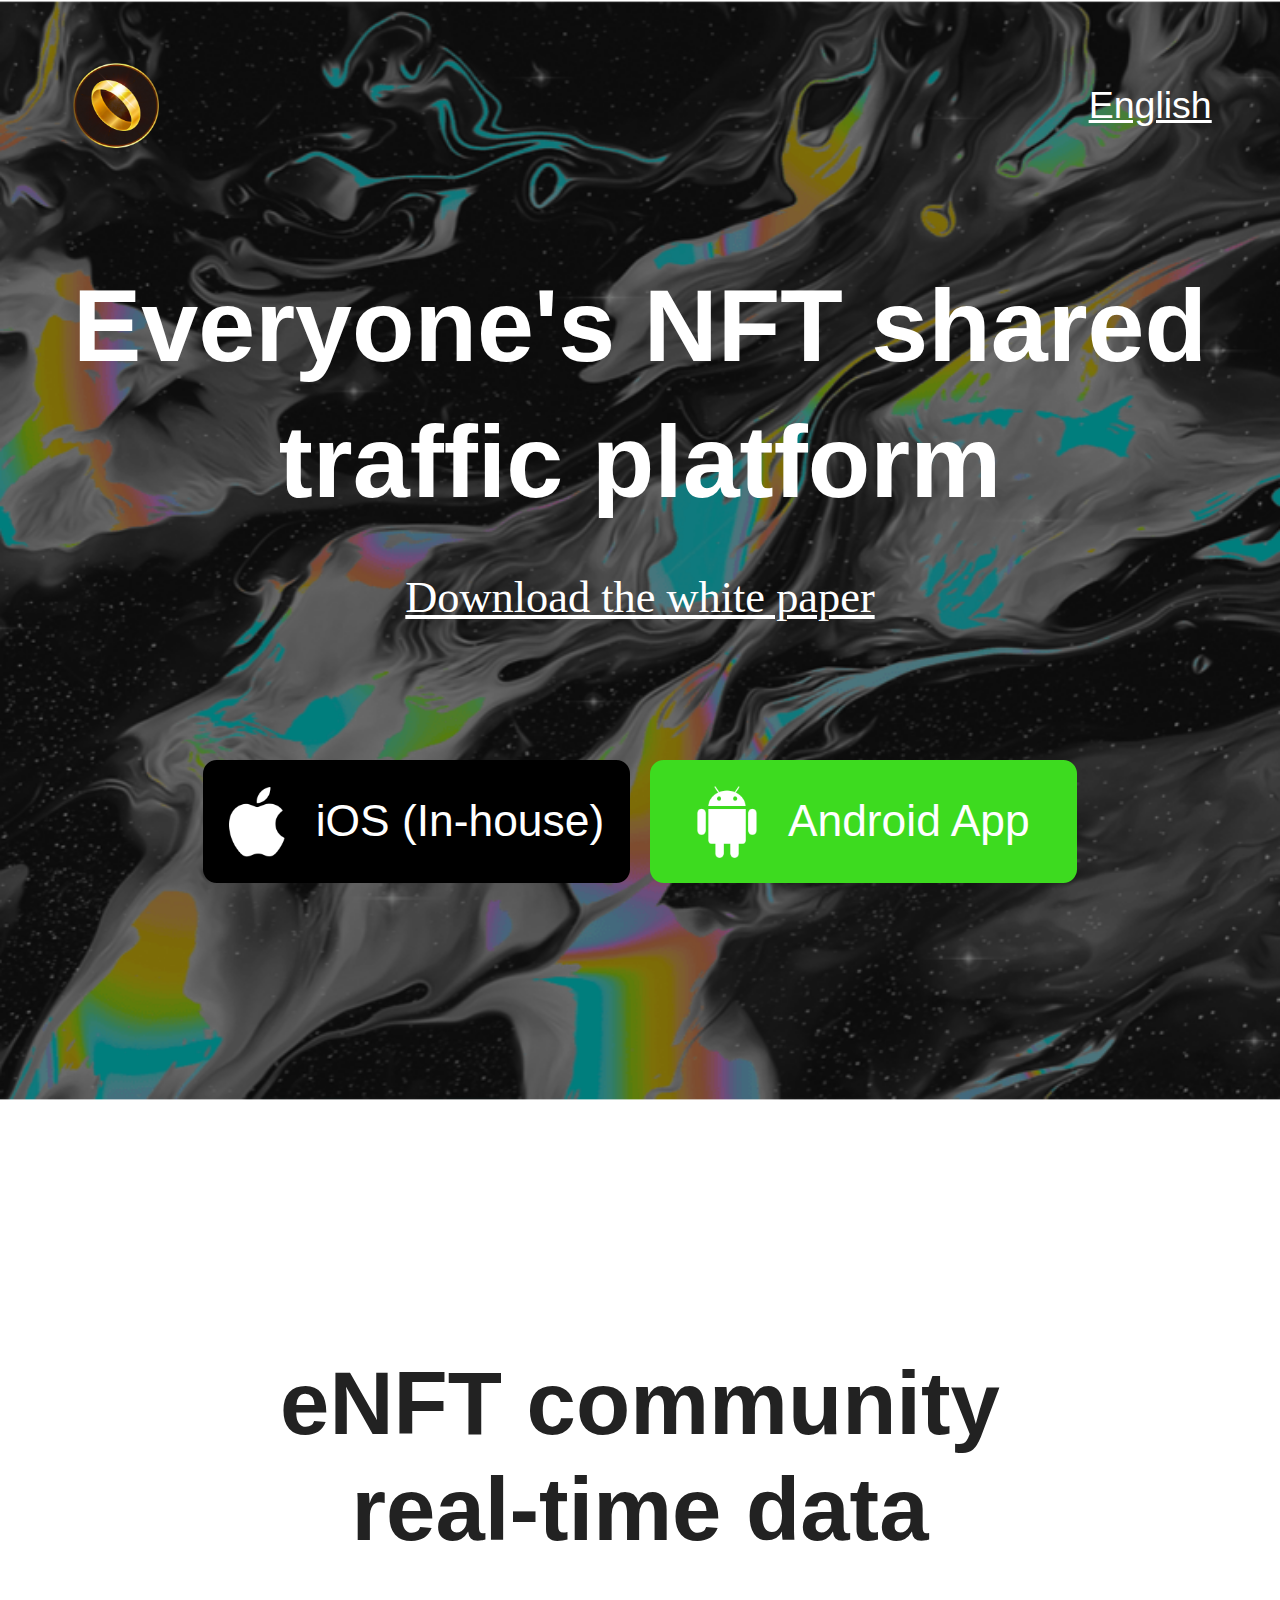
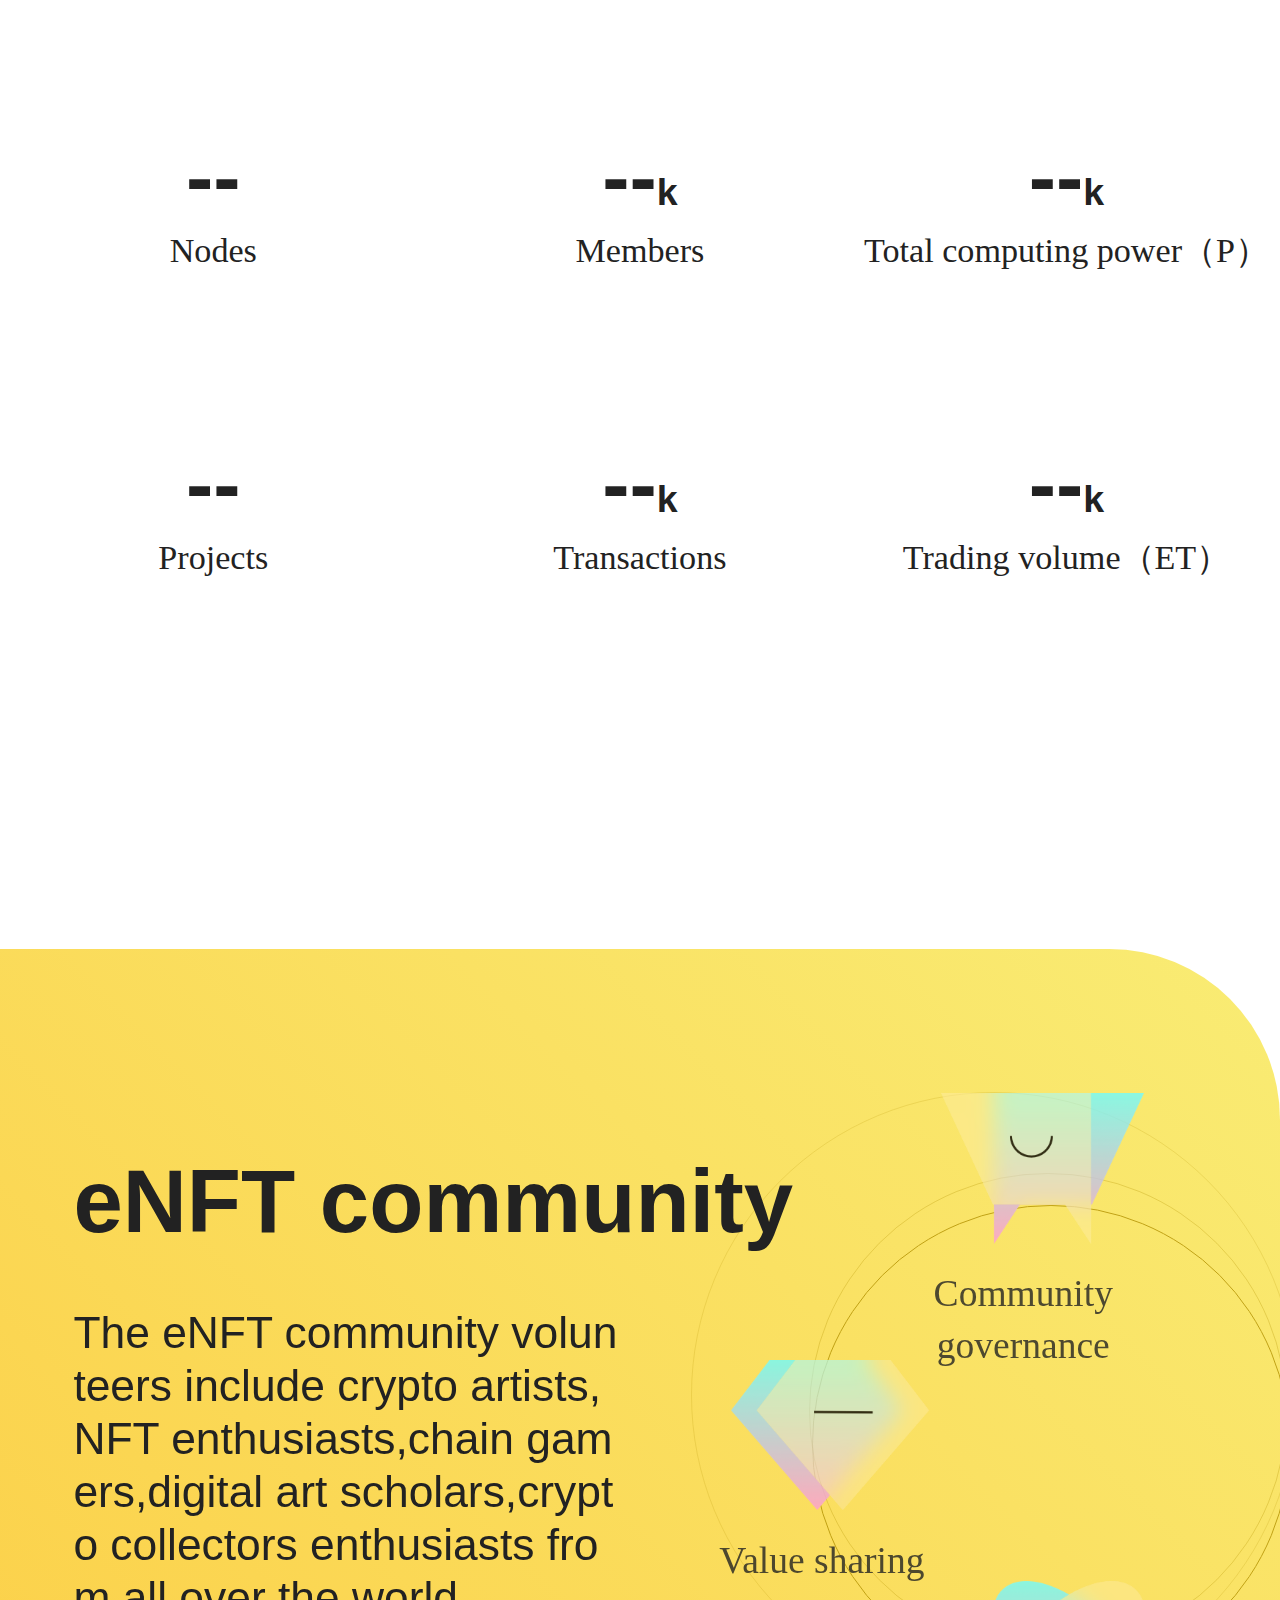
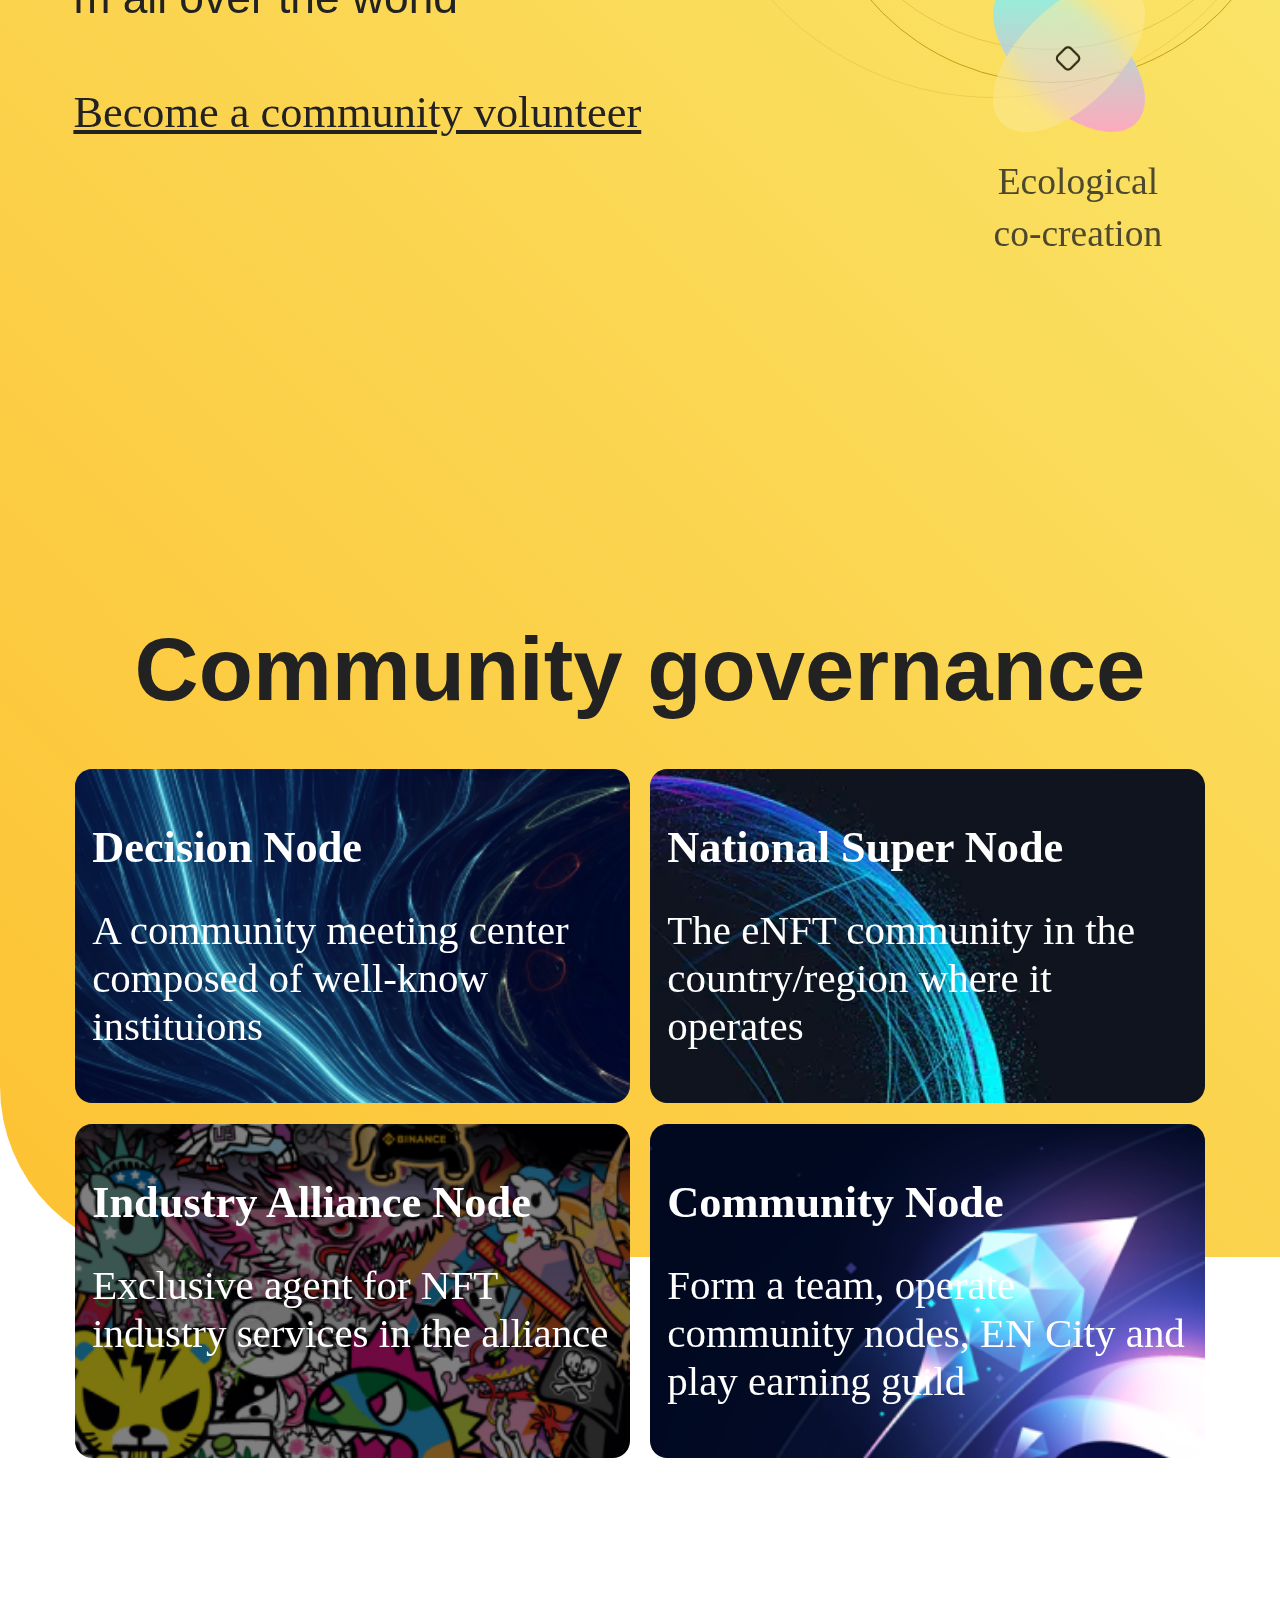
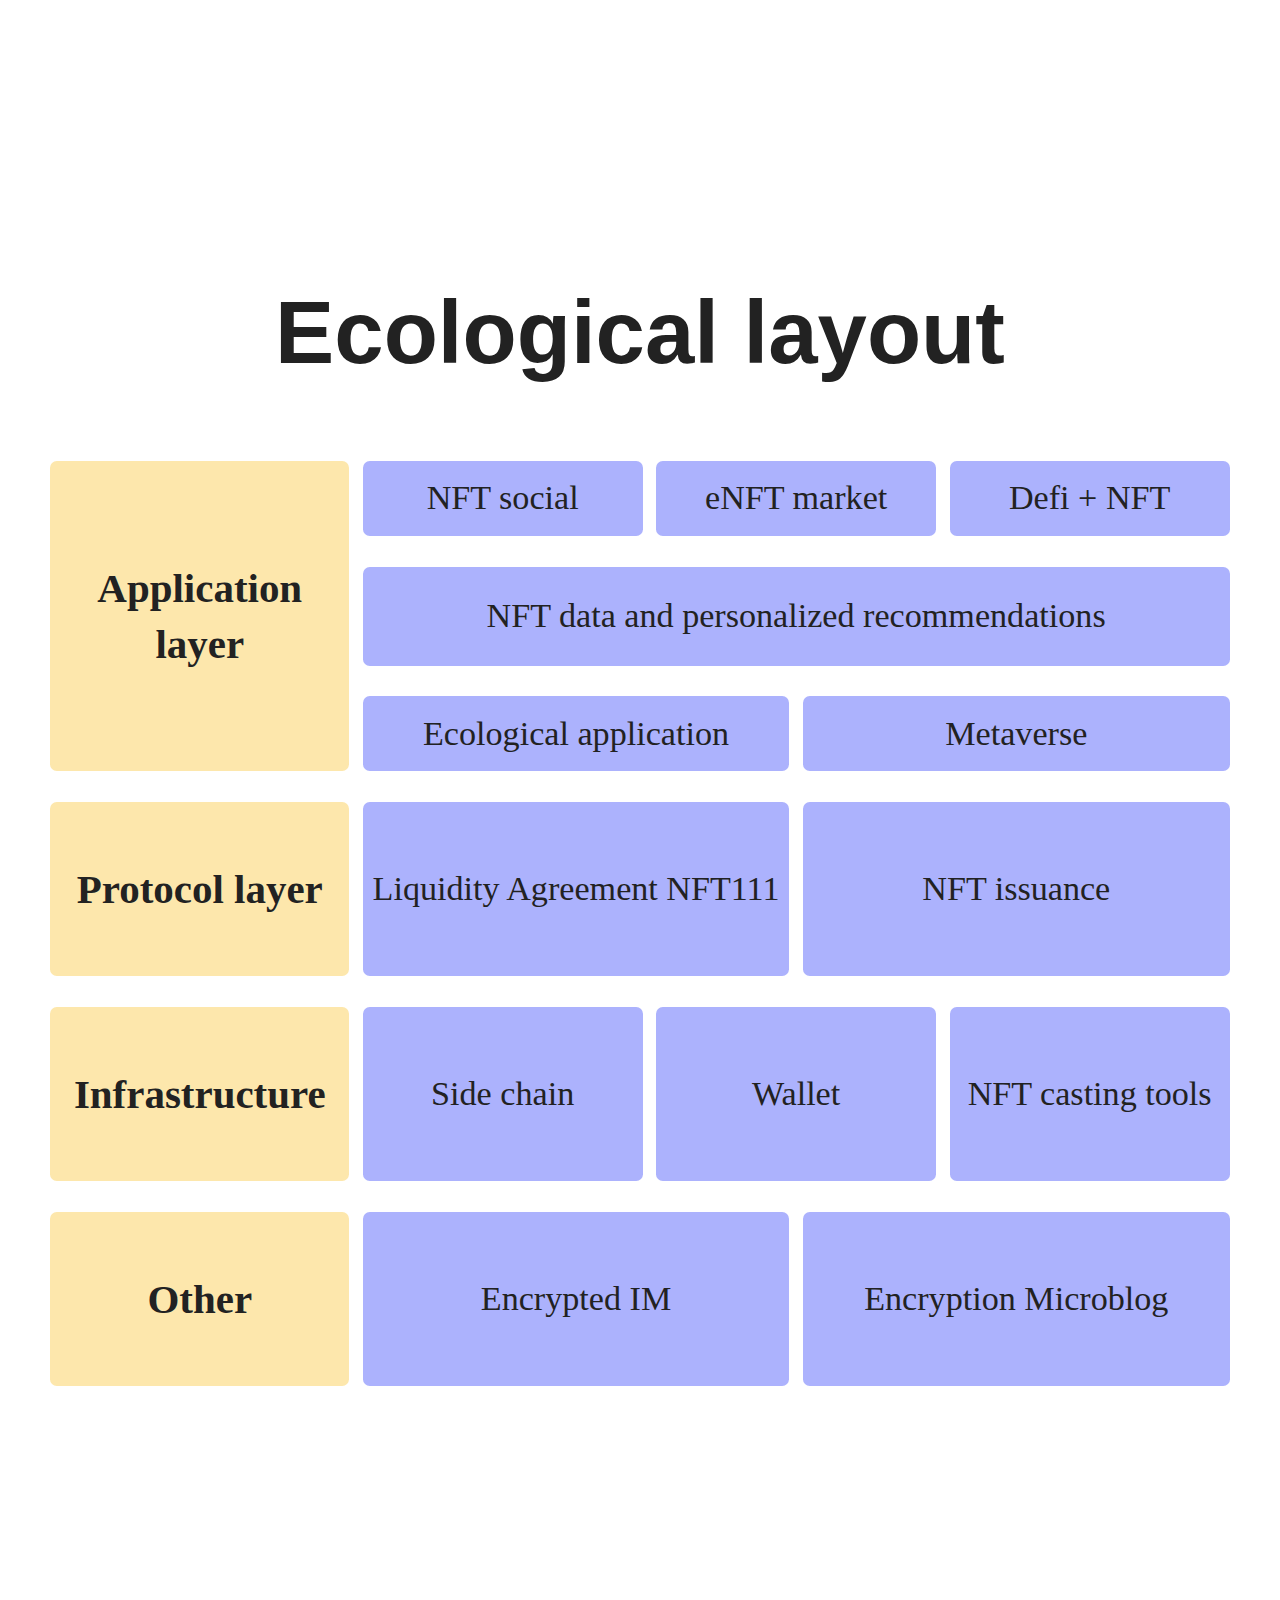
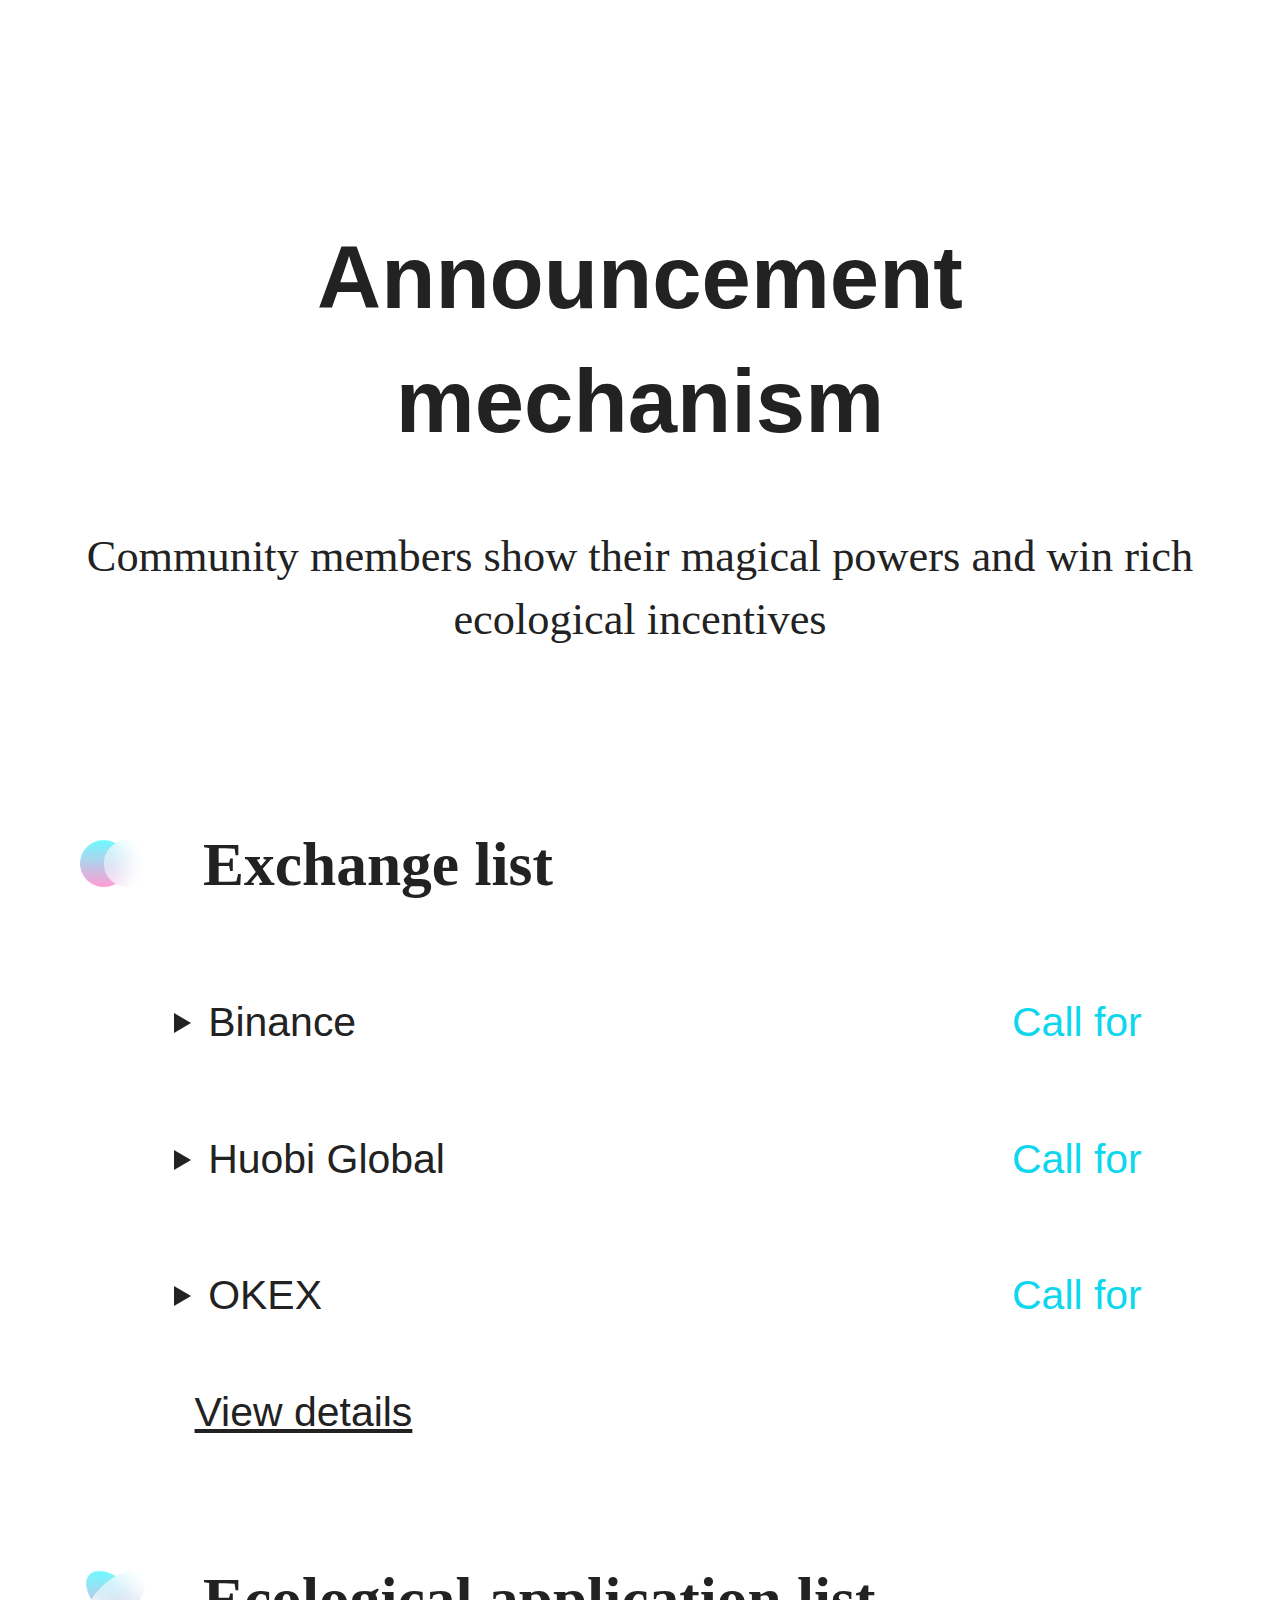
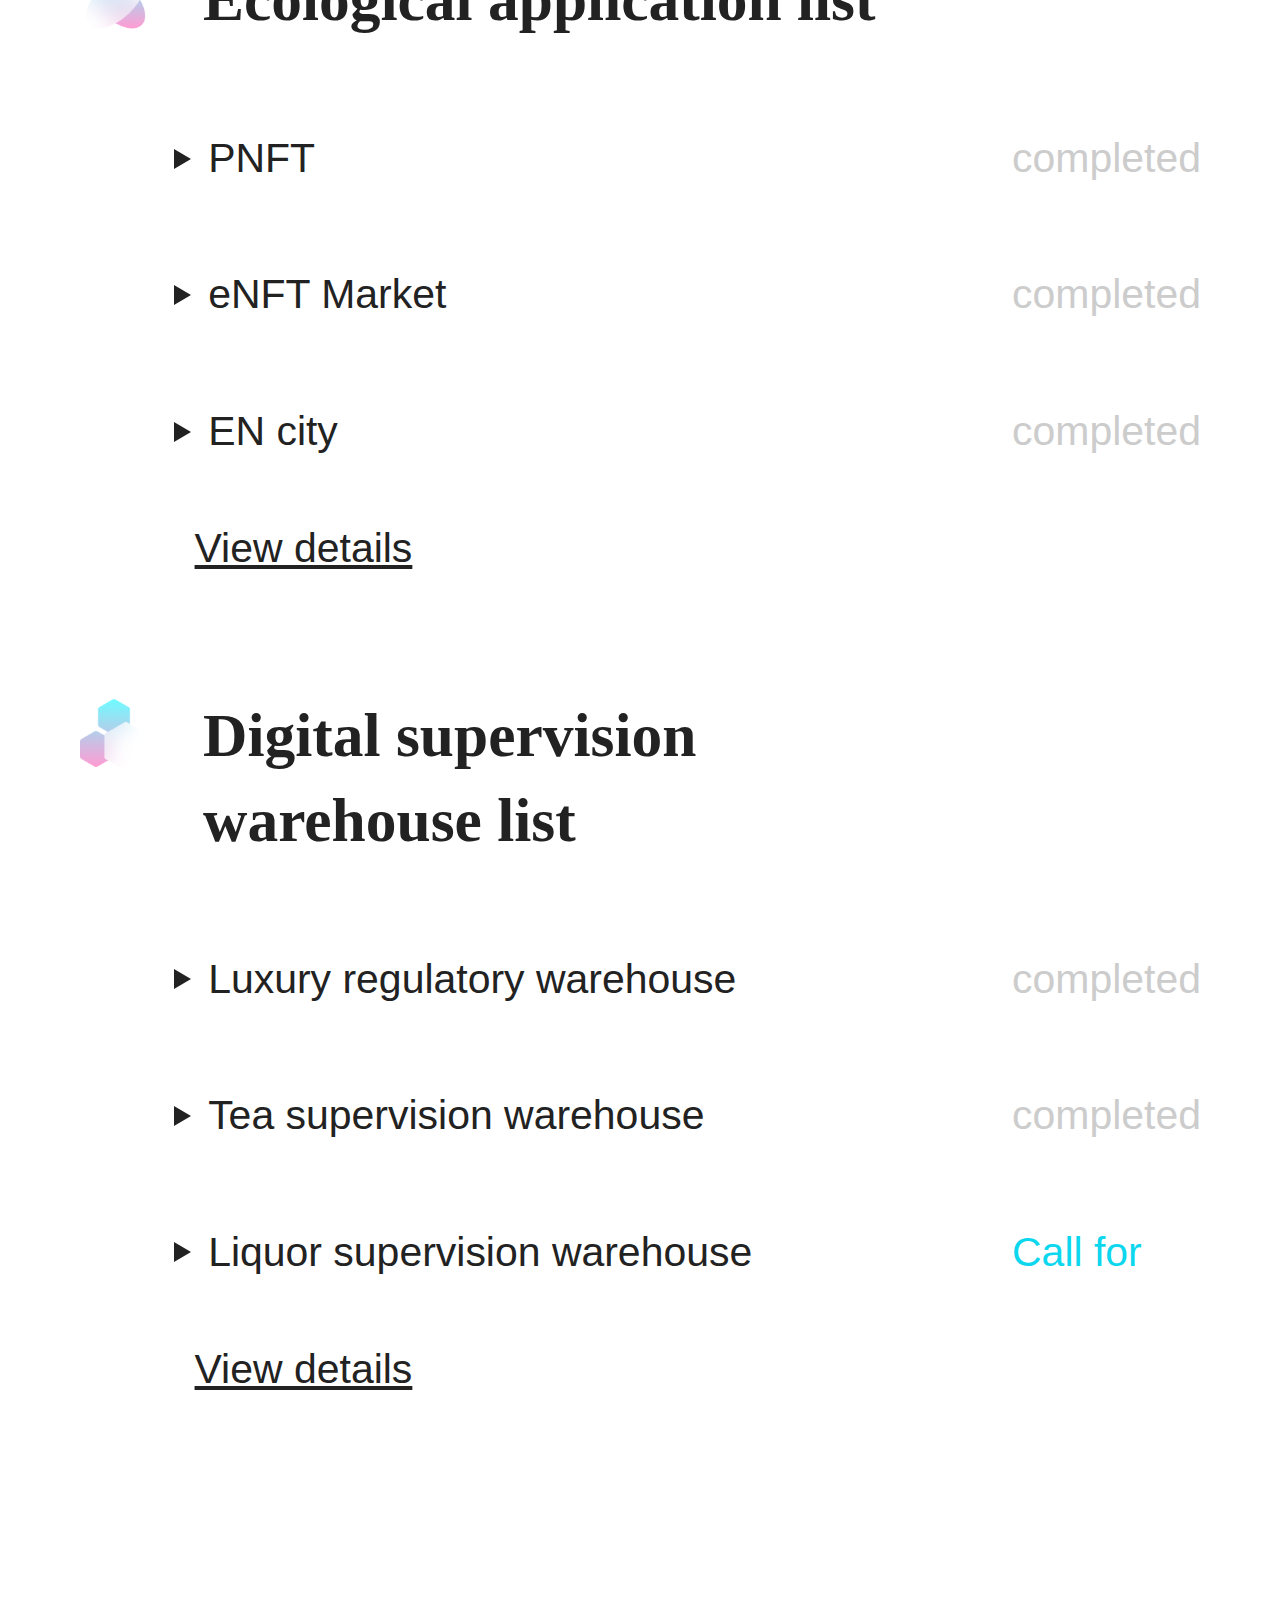
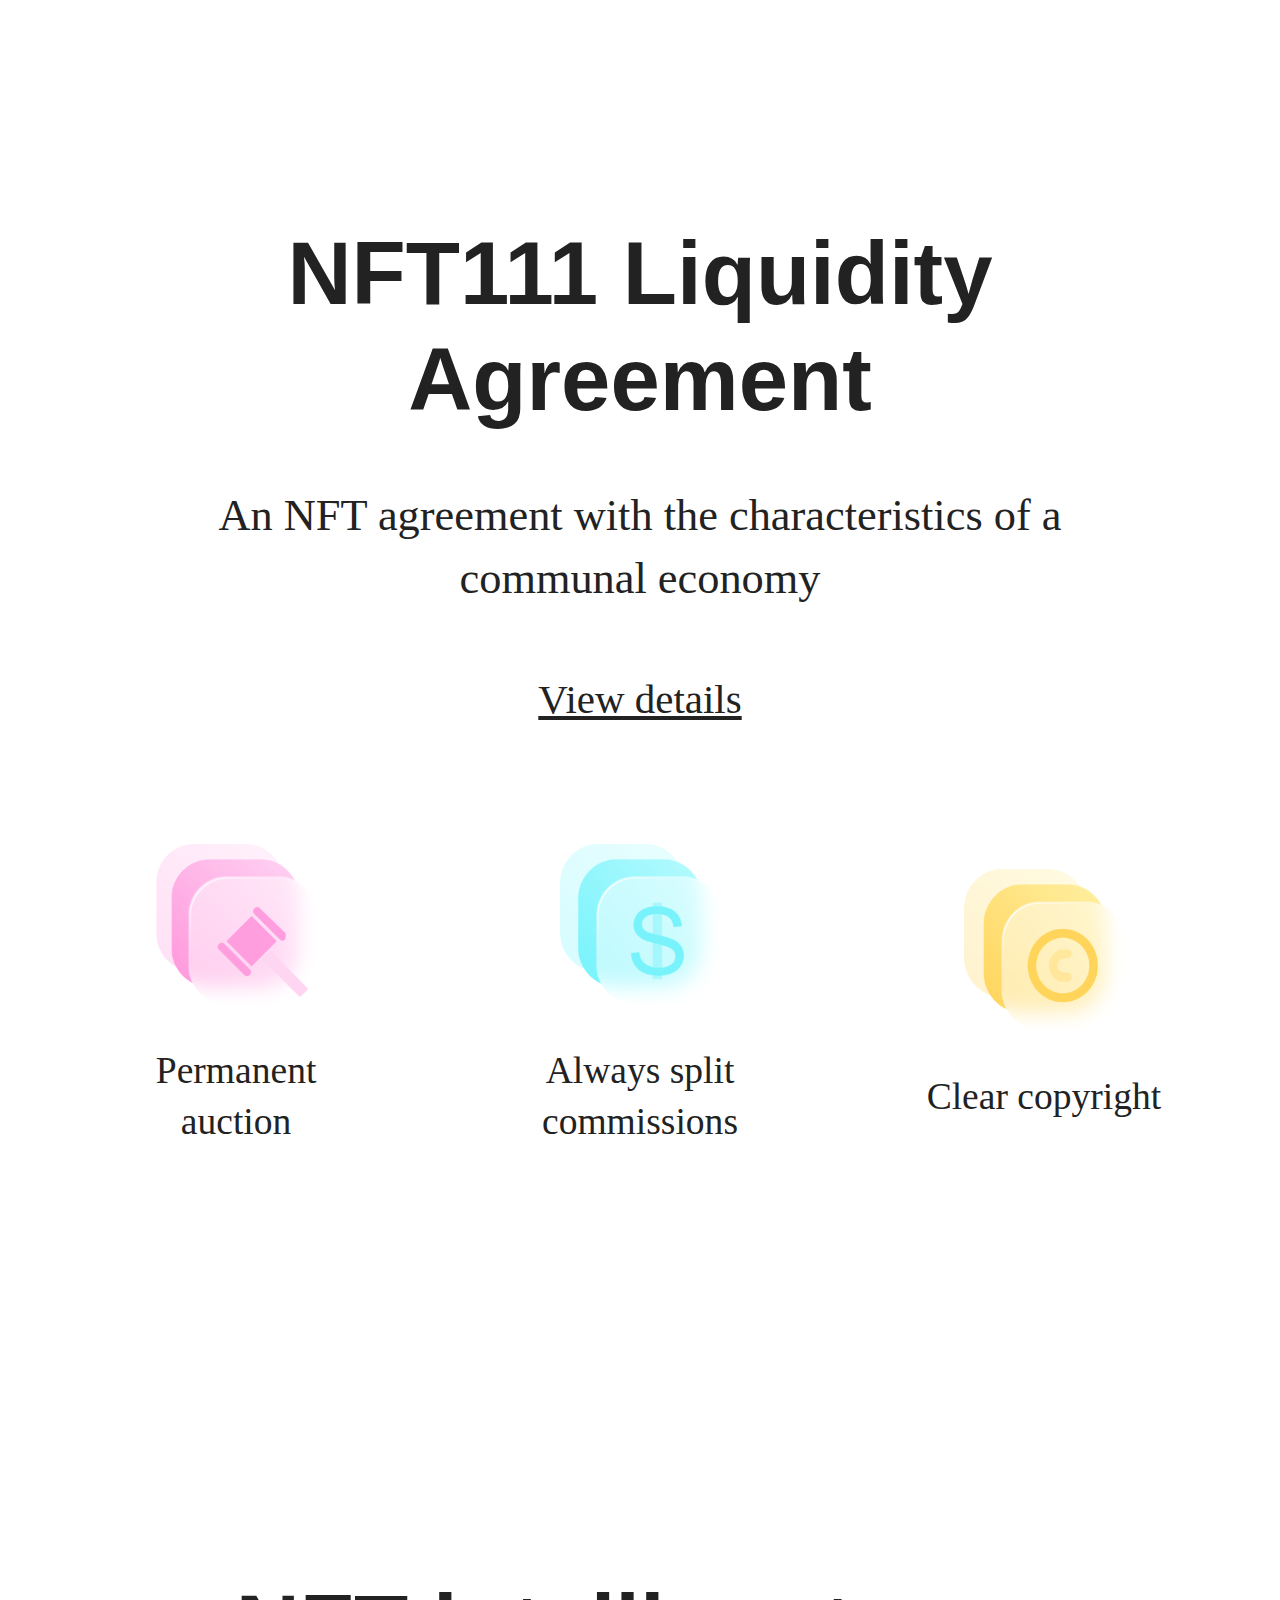
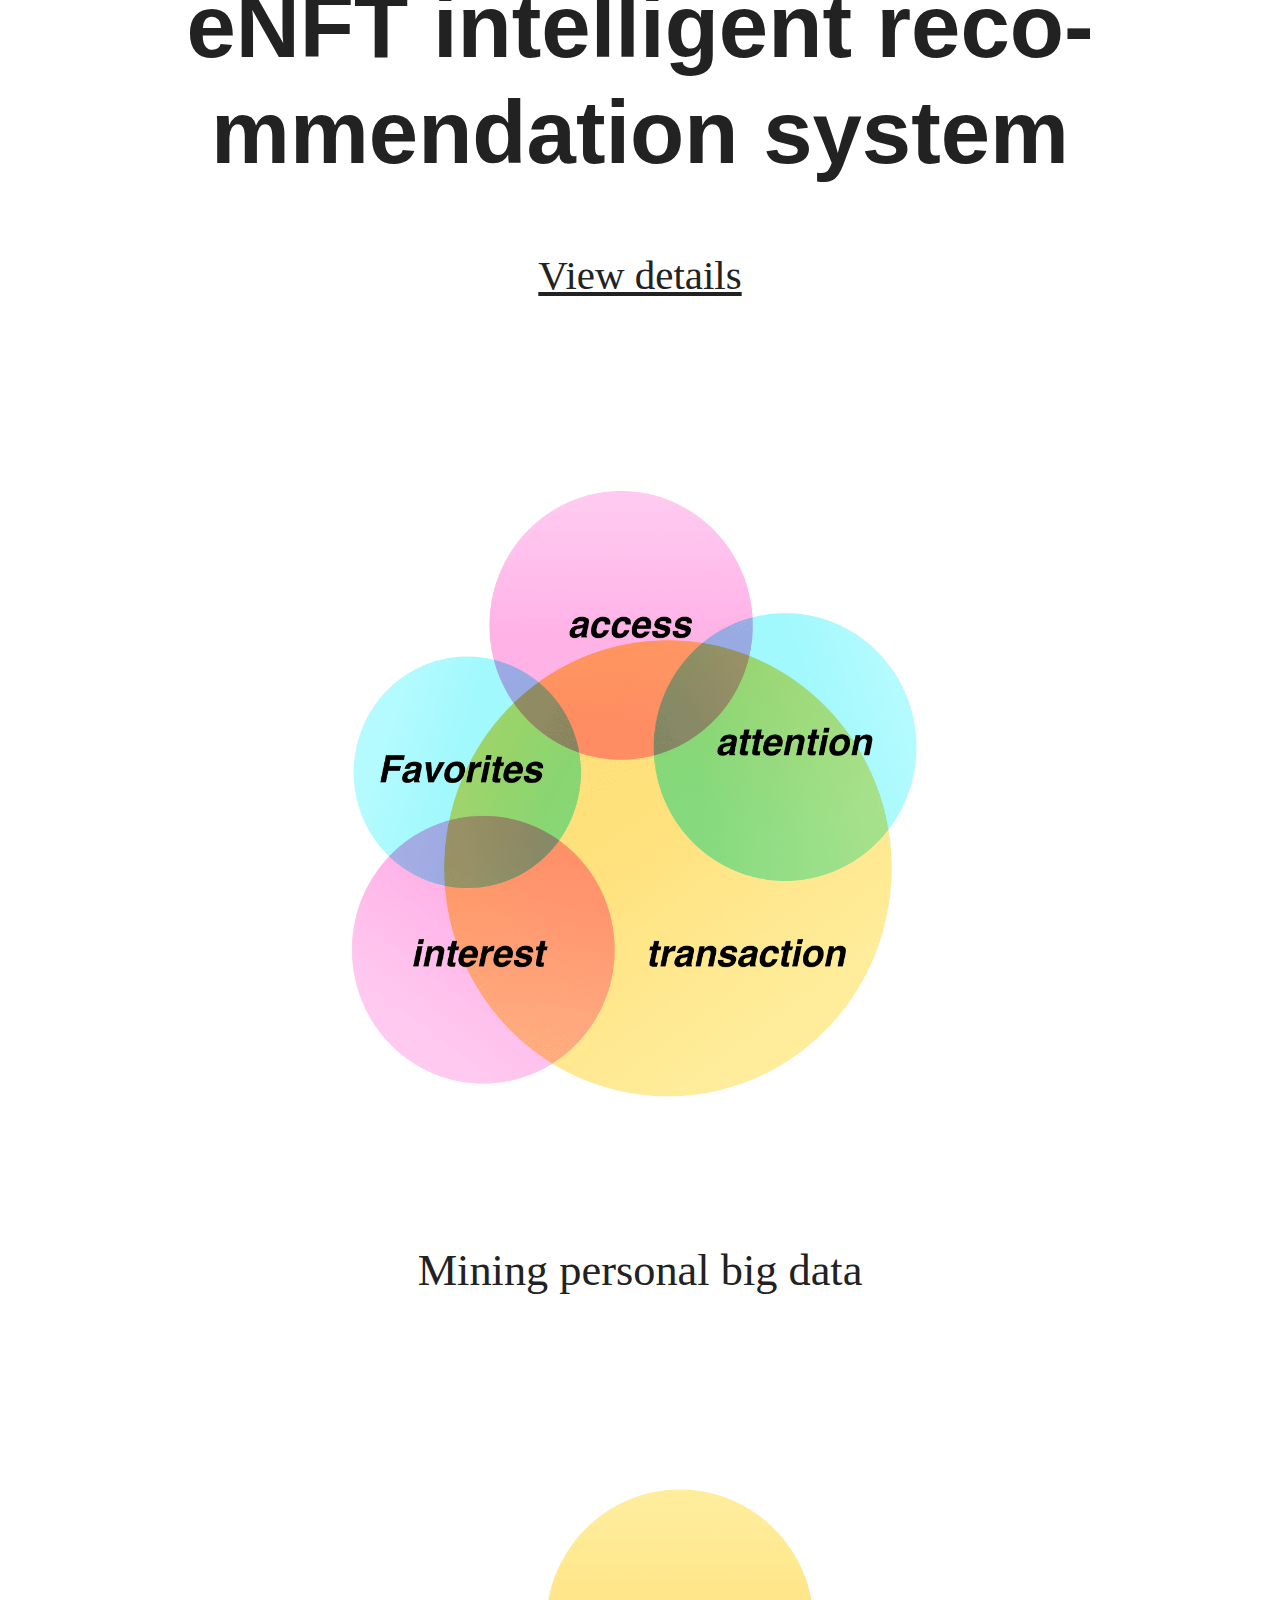
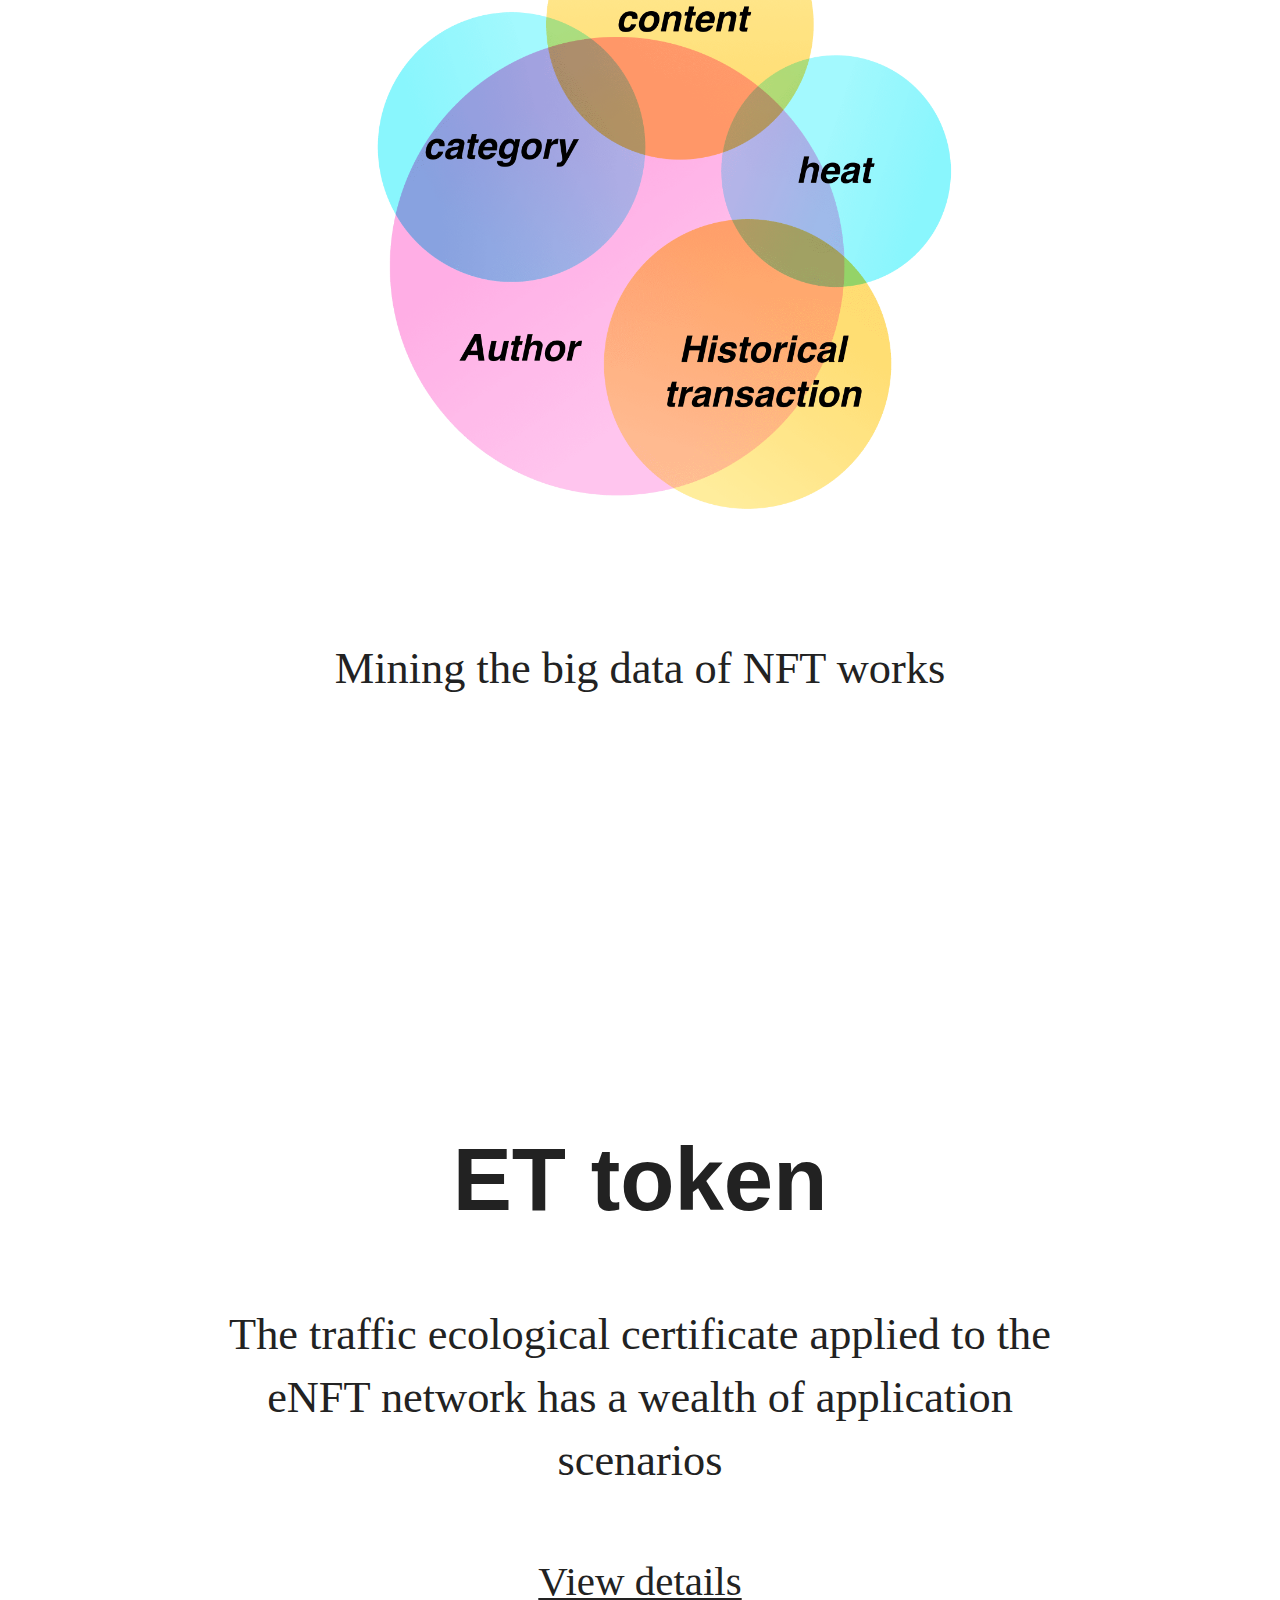
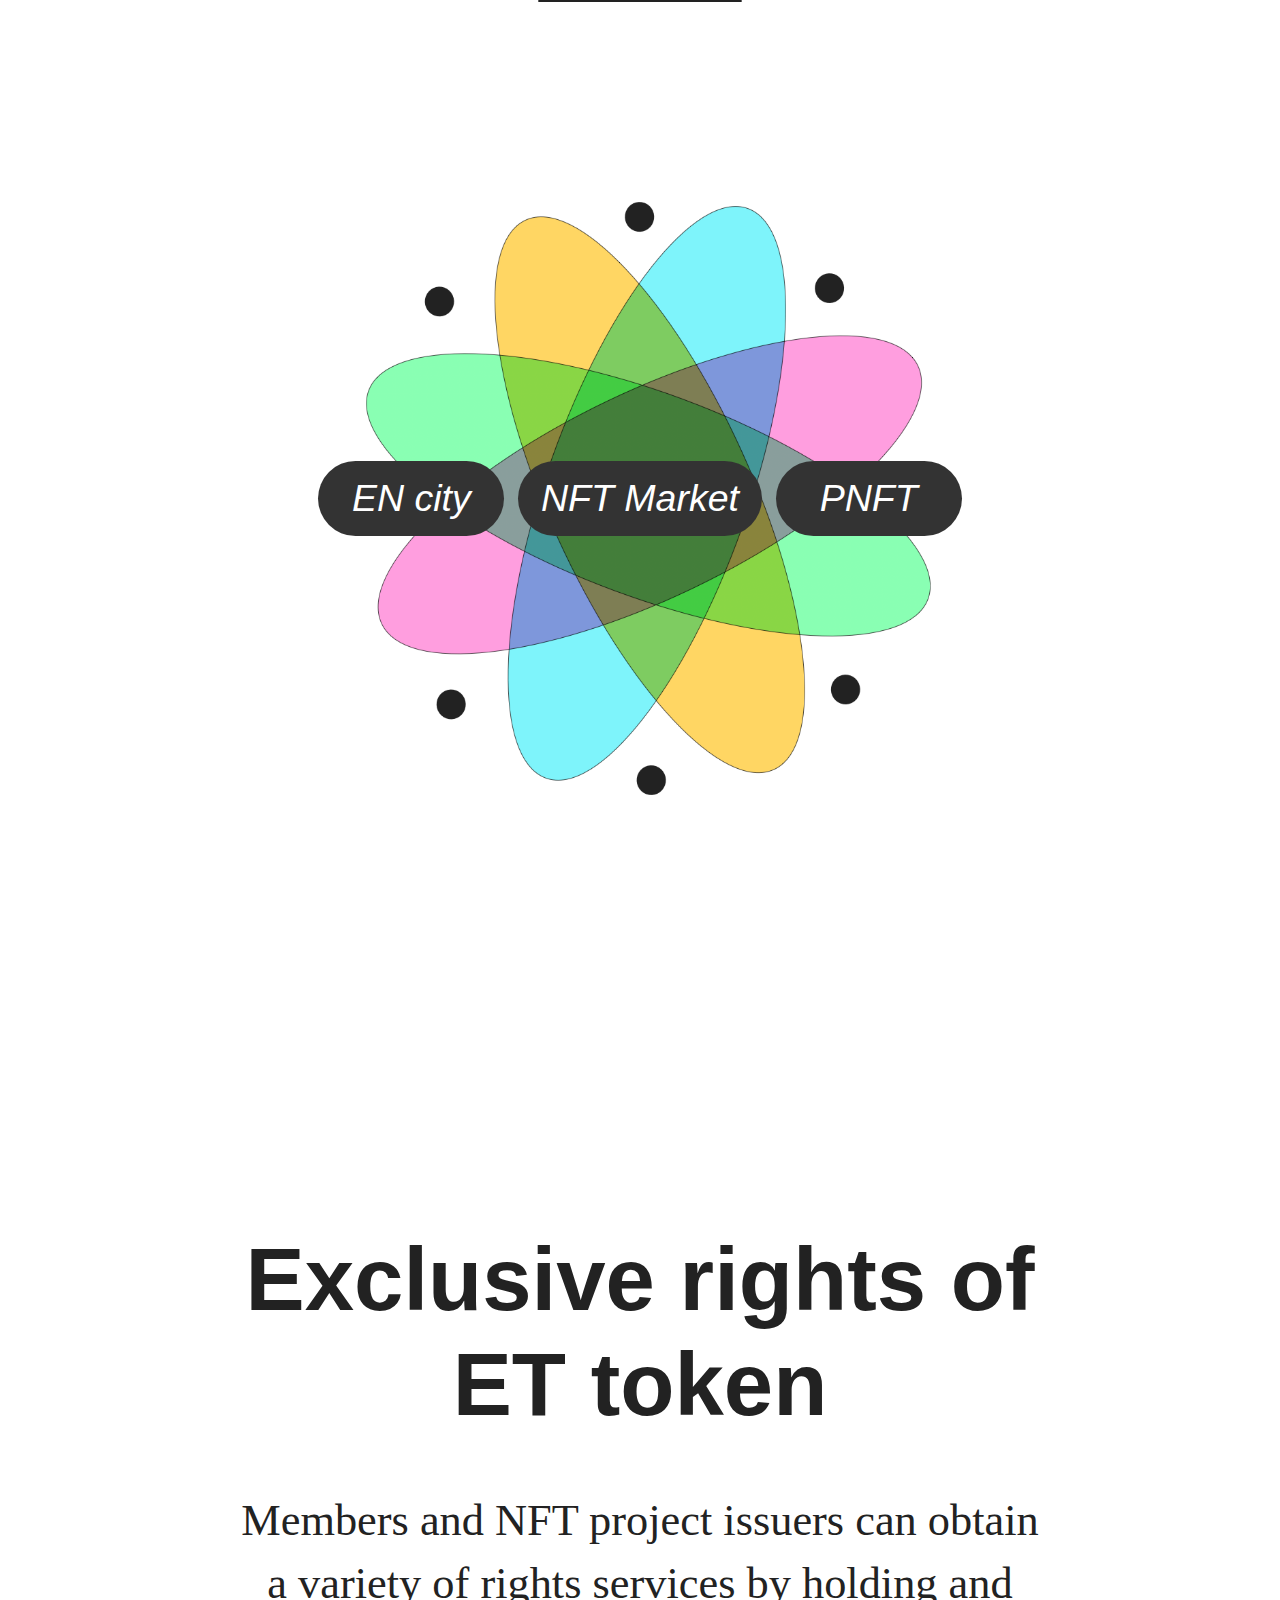
==== commit 9b3ed3fe: "update" ====
--- a/index.html
+++ b/index.html
@@ -1 +1 @@
-<!DOCTYPE html><html lang=""><head><meta charset="utf-8"><meta http-equiv="X-UA-Compatible" content="IE=edge"><meta name="viewport" content="width=device-width,initial-scale=1,maximum-scale=1,user-scalable=0"><link rel="icon" href="/favicon.ico"><title></title><link href="/css/chunk-vendors.cdd1fdf7.css" rel="preload" as="style"><link href="/css/index.caa5dd62.css" rel="preload" as="style"><link href="/js/chunk-vendors.f8fe5124.js" rel="preload" as="script"><link href="/js/index.104ad759.js" rel="preload" as="script"><link href="/css/chunk-vendors.cdd1fdf7.css" rel="stylesheet"><link href="/css/index.caa5dd62.css" rel="stylesheet"></head><body><div id="app"></div><script src="/js/chunk-vendors.f8fe5124.js"></script><script src="/js/index.104ad759.js"></script></body></html>+<!DOCTYPE html><html lang=""><head><meta charset="utf-8"><meta http-equiv="X-UA-Compatible" content="IE=edge"><meta name="viewport" content="width=device-width,initial-scale=1,maximum-scale=1,user-scalable=0"><link rel="icon" href="/favicon.ico"><title></title><link href="/css/chunk-vendors.cdd1fdf7.css" rel="preload" as="style"><link href="/css/index.caa5dd62.css" rel="preload" as="style"><link href="/js/chunk-vendors.f8fe5124.js" rel="preload" as="script"><link href="/js/index.e472f0b8.js" rel="preload" as="script"><link href="/css/chunk-vendors.cdd1fdf7.css" rel="stylesheet"><link href="/css/index.caa5dd62.css" rel="stylesheet"></head><body><div id="app"></div><script src="/js/chunk-vendors.f8fe5124.js"></script><script src="/js/index.e472f0b8.js"></script></body></html>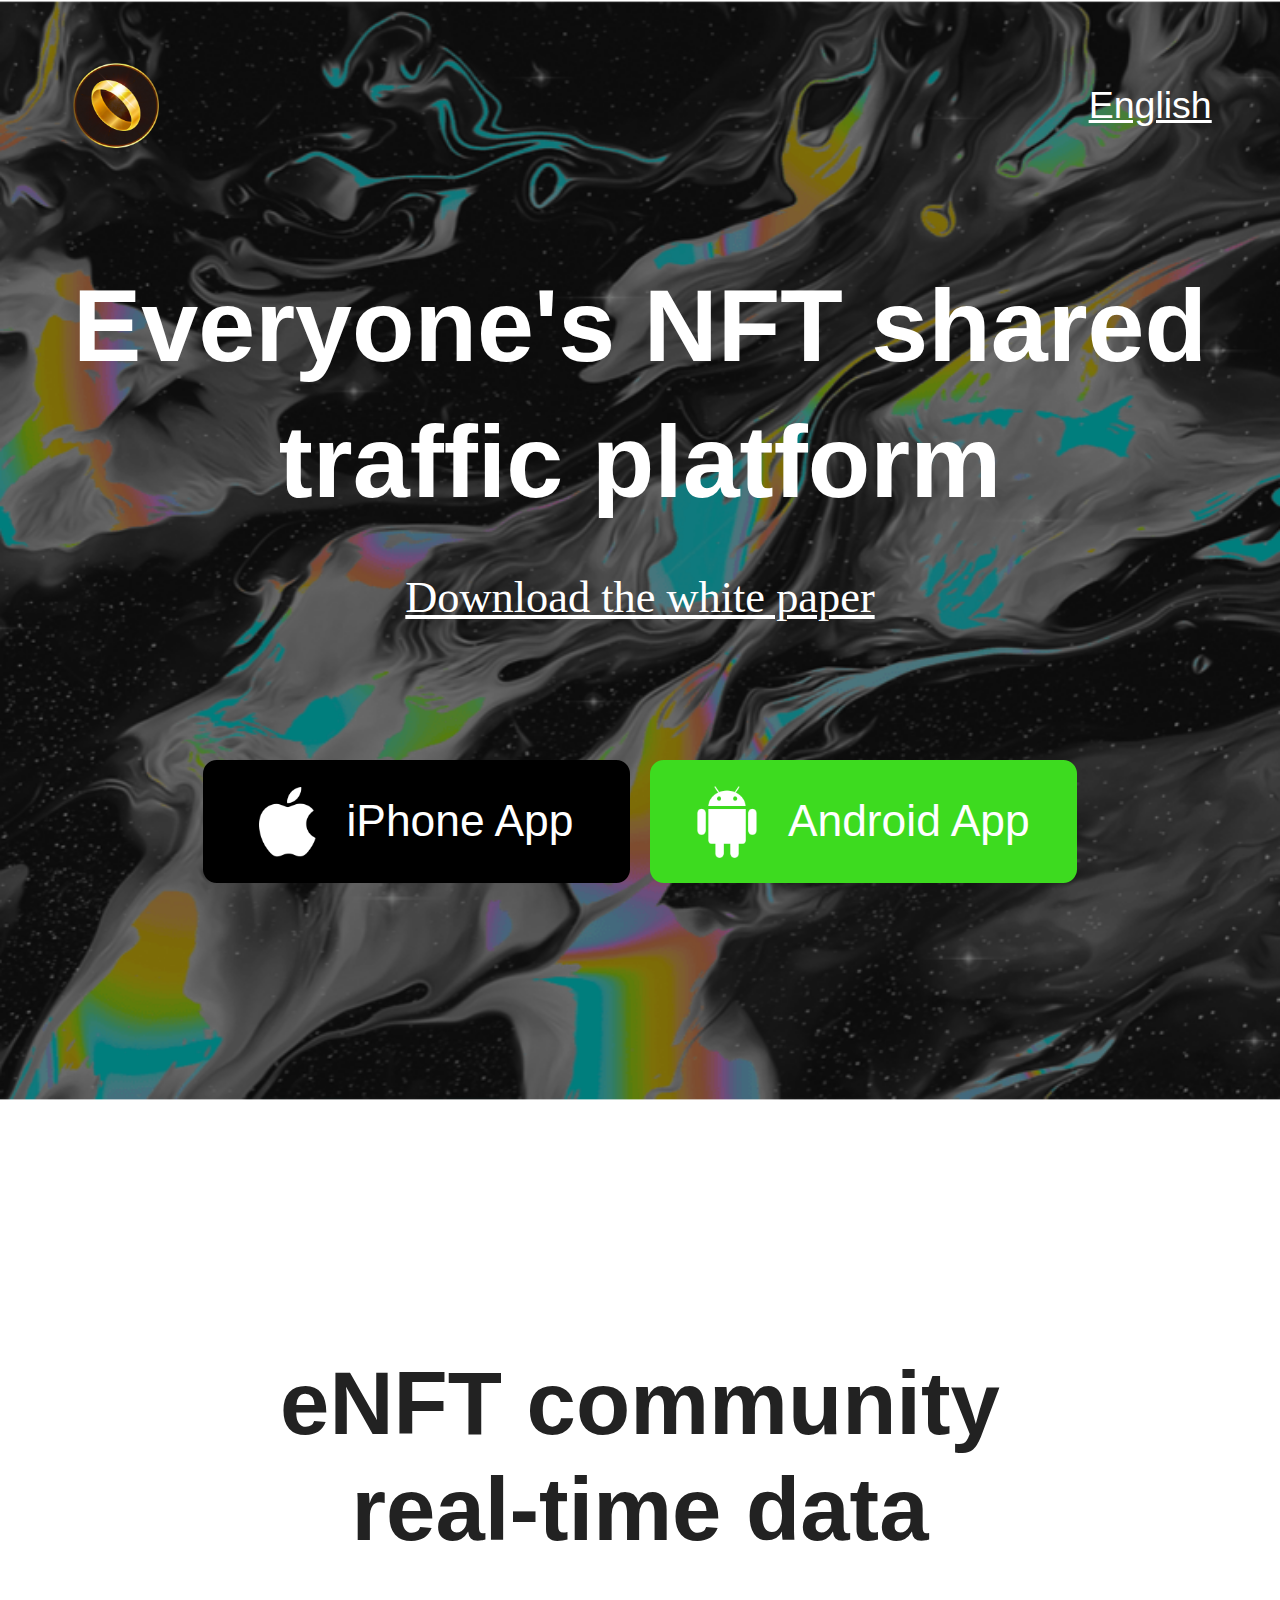
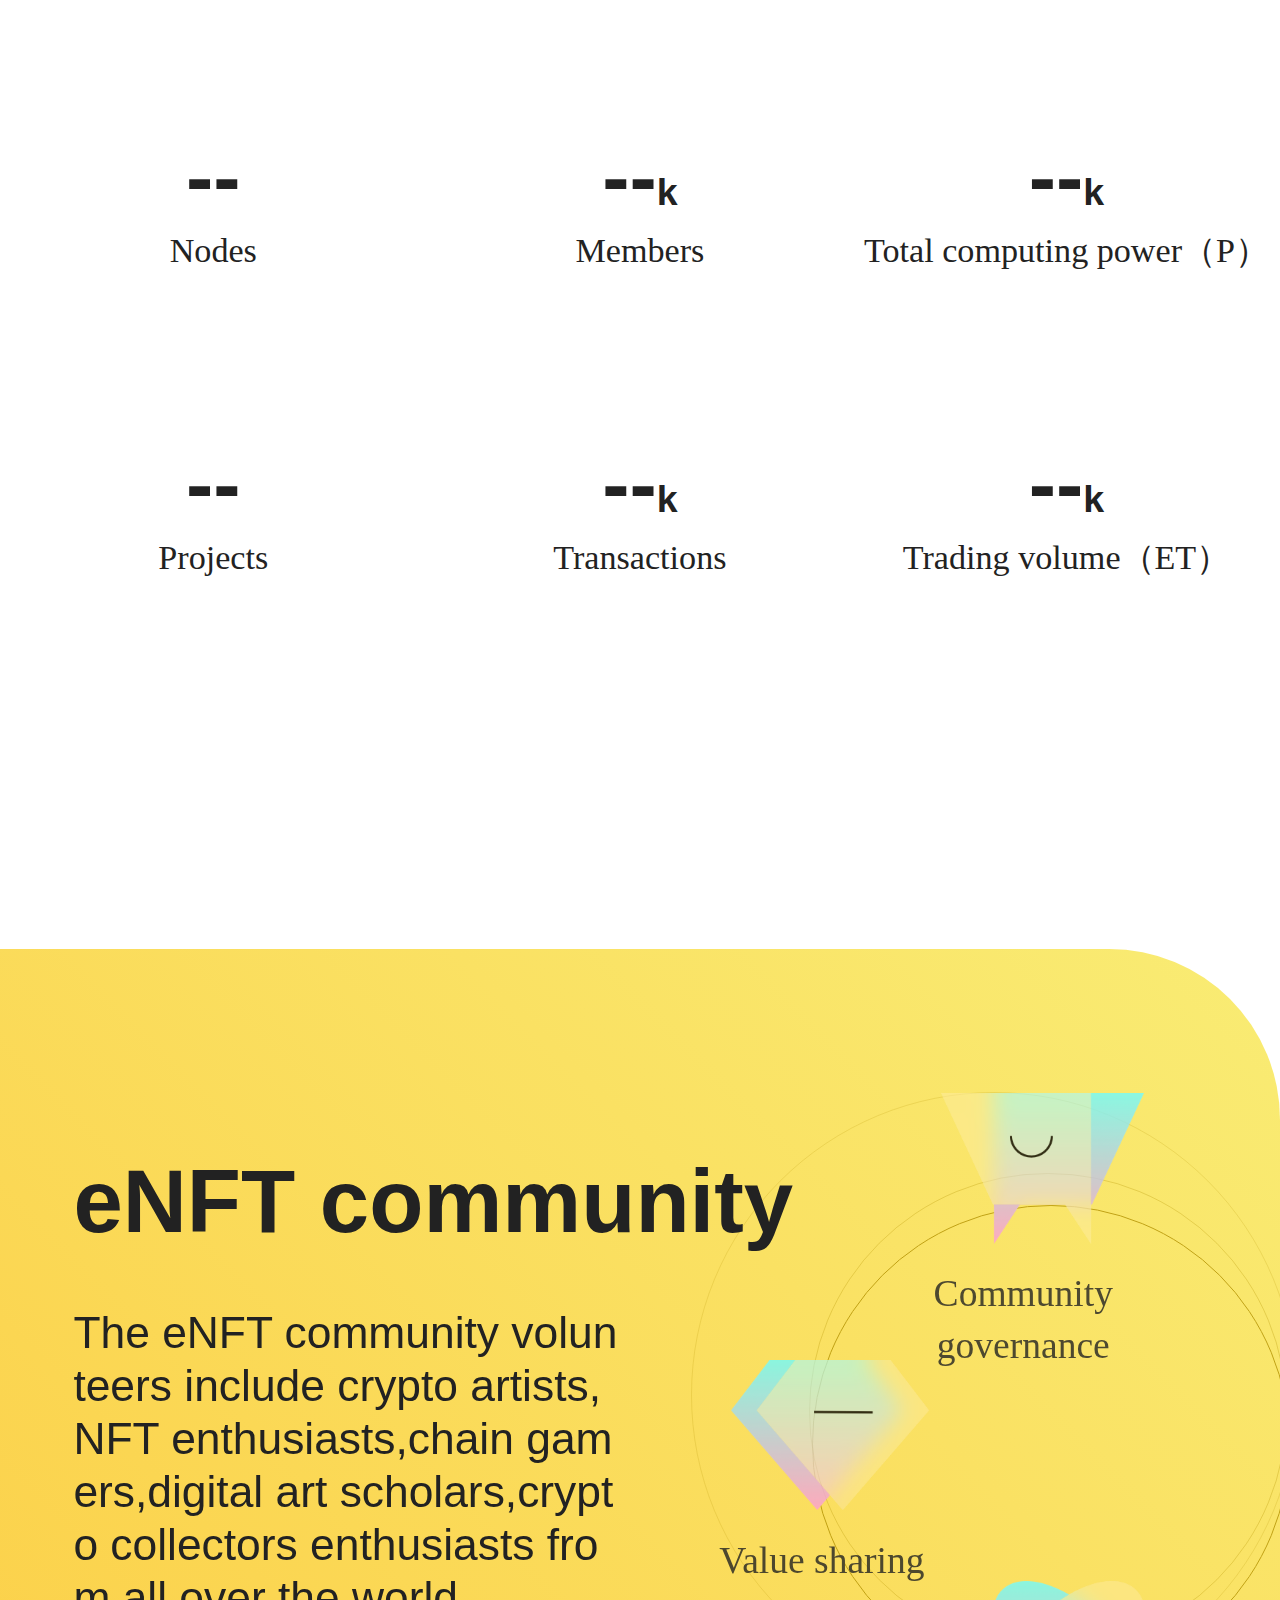
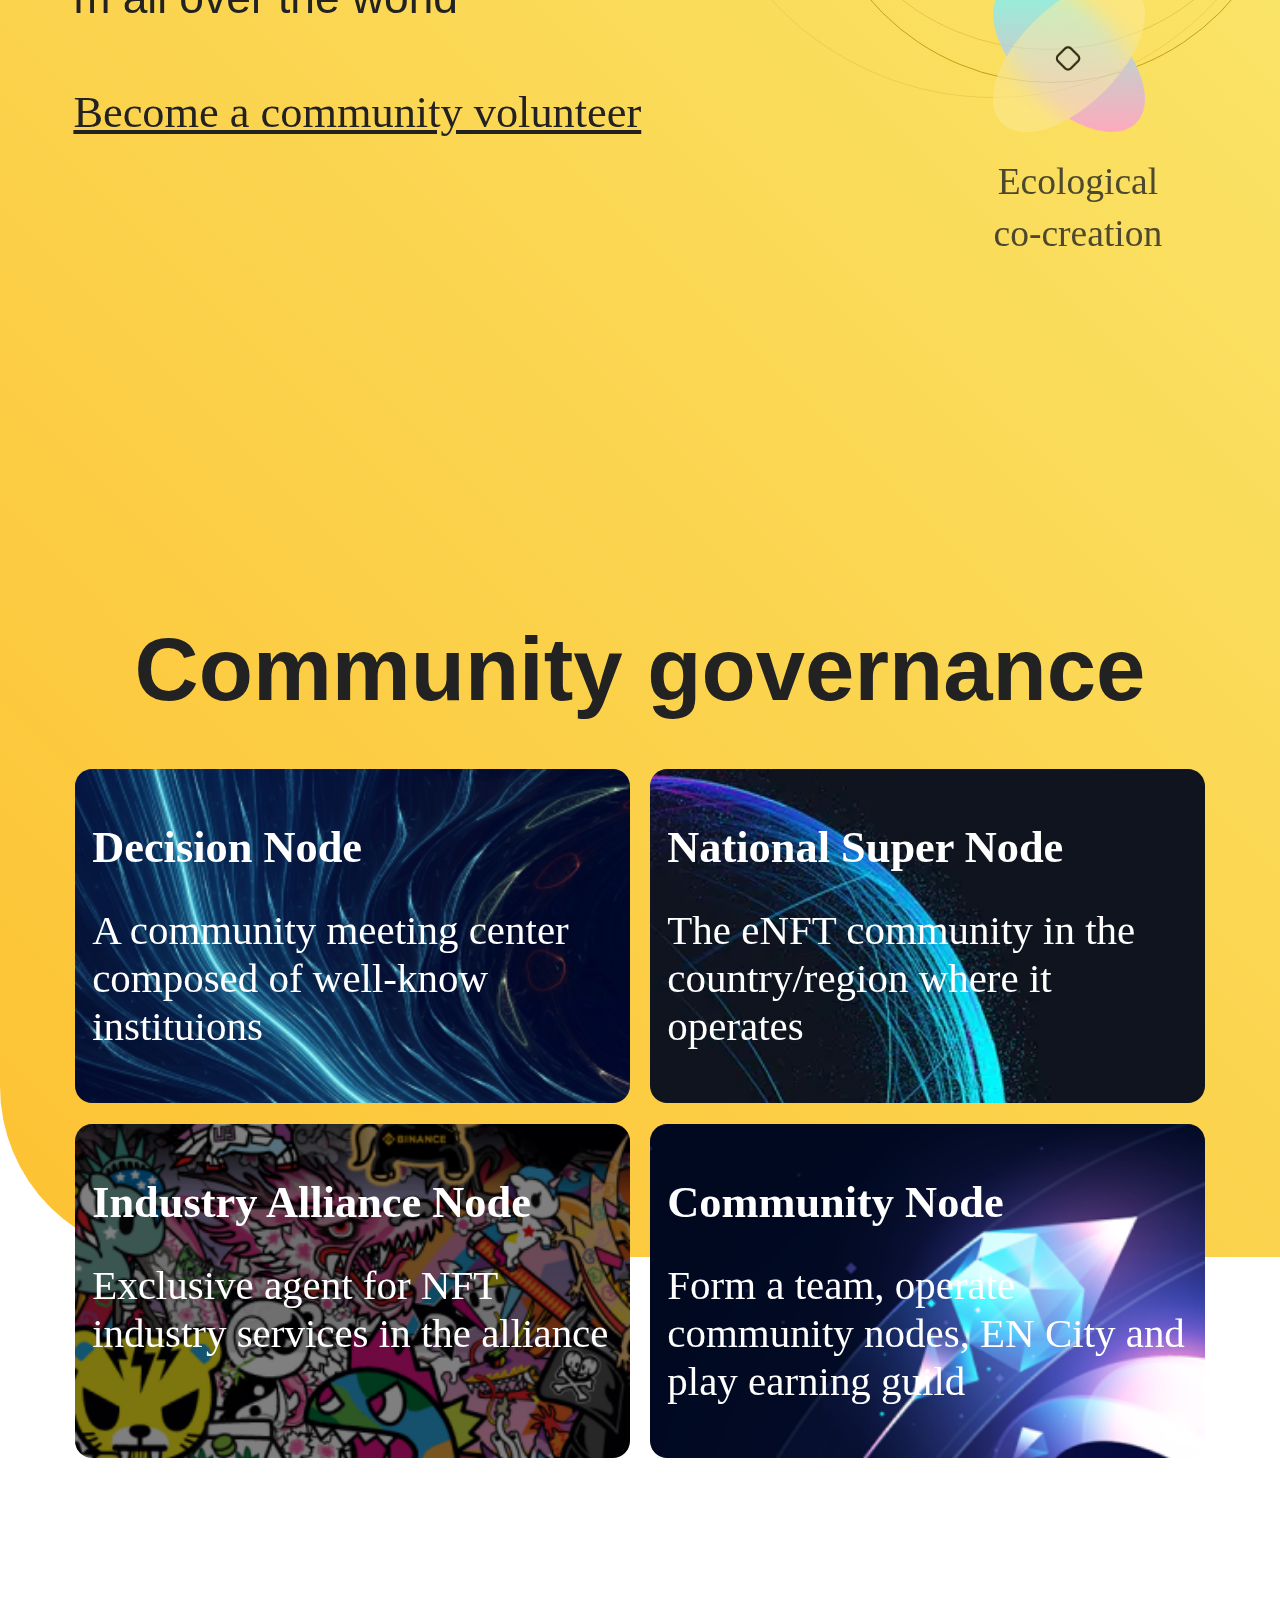
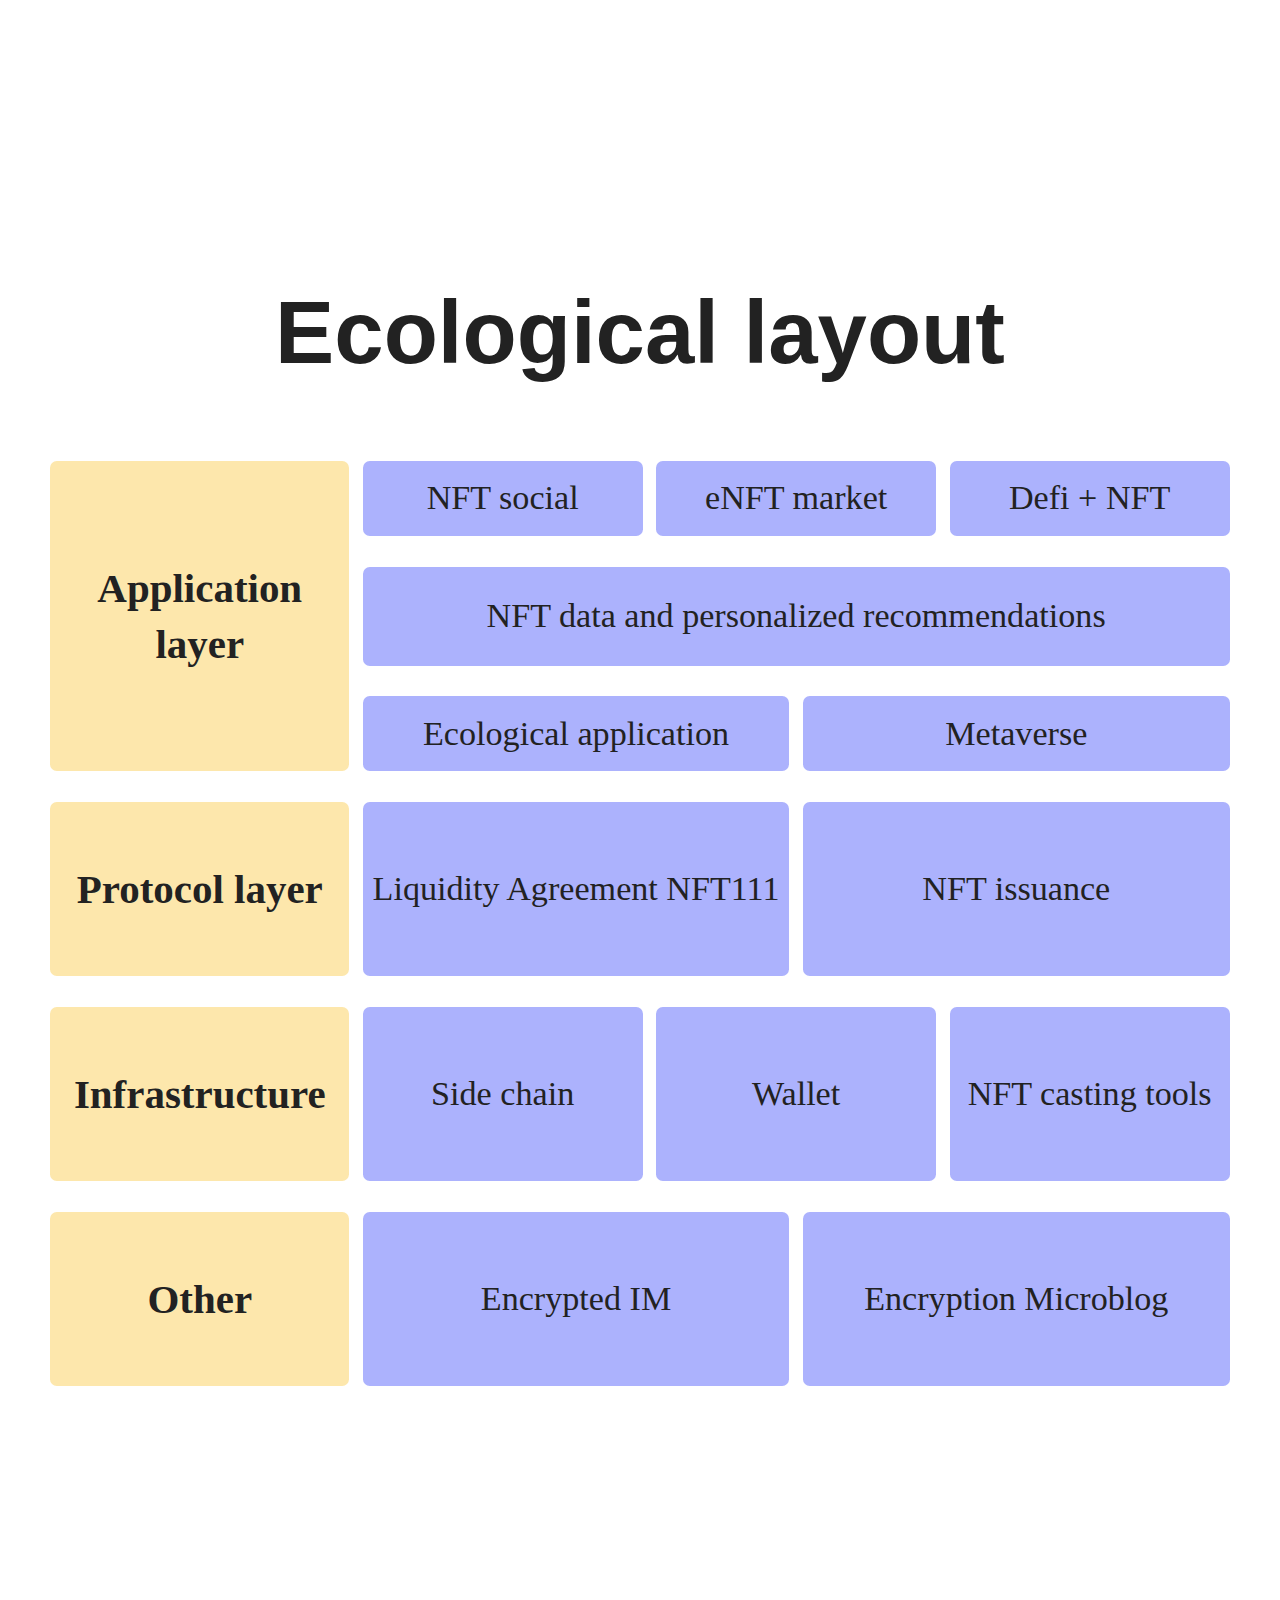
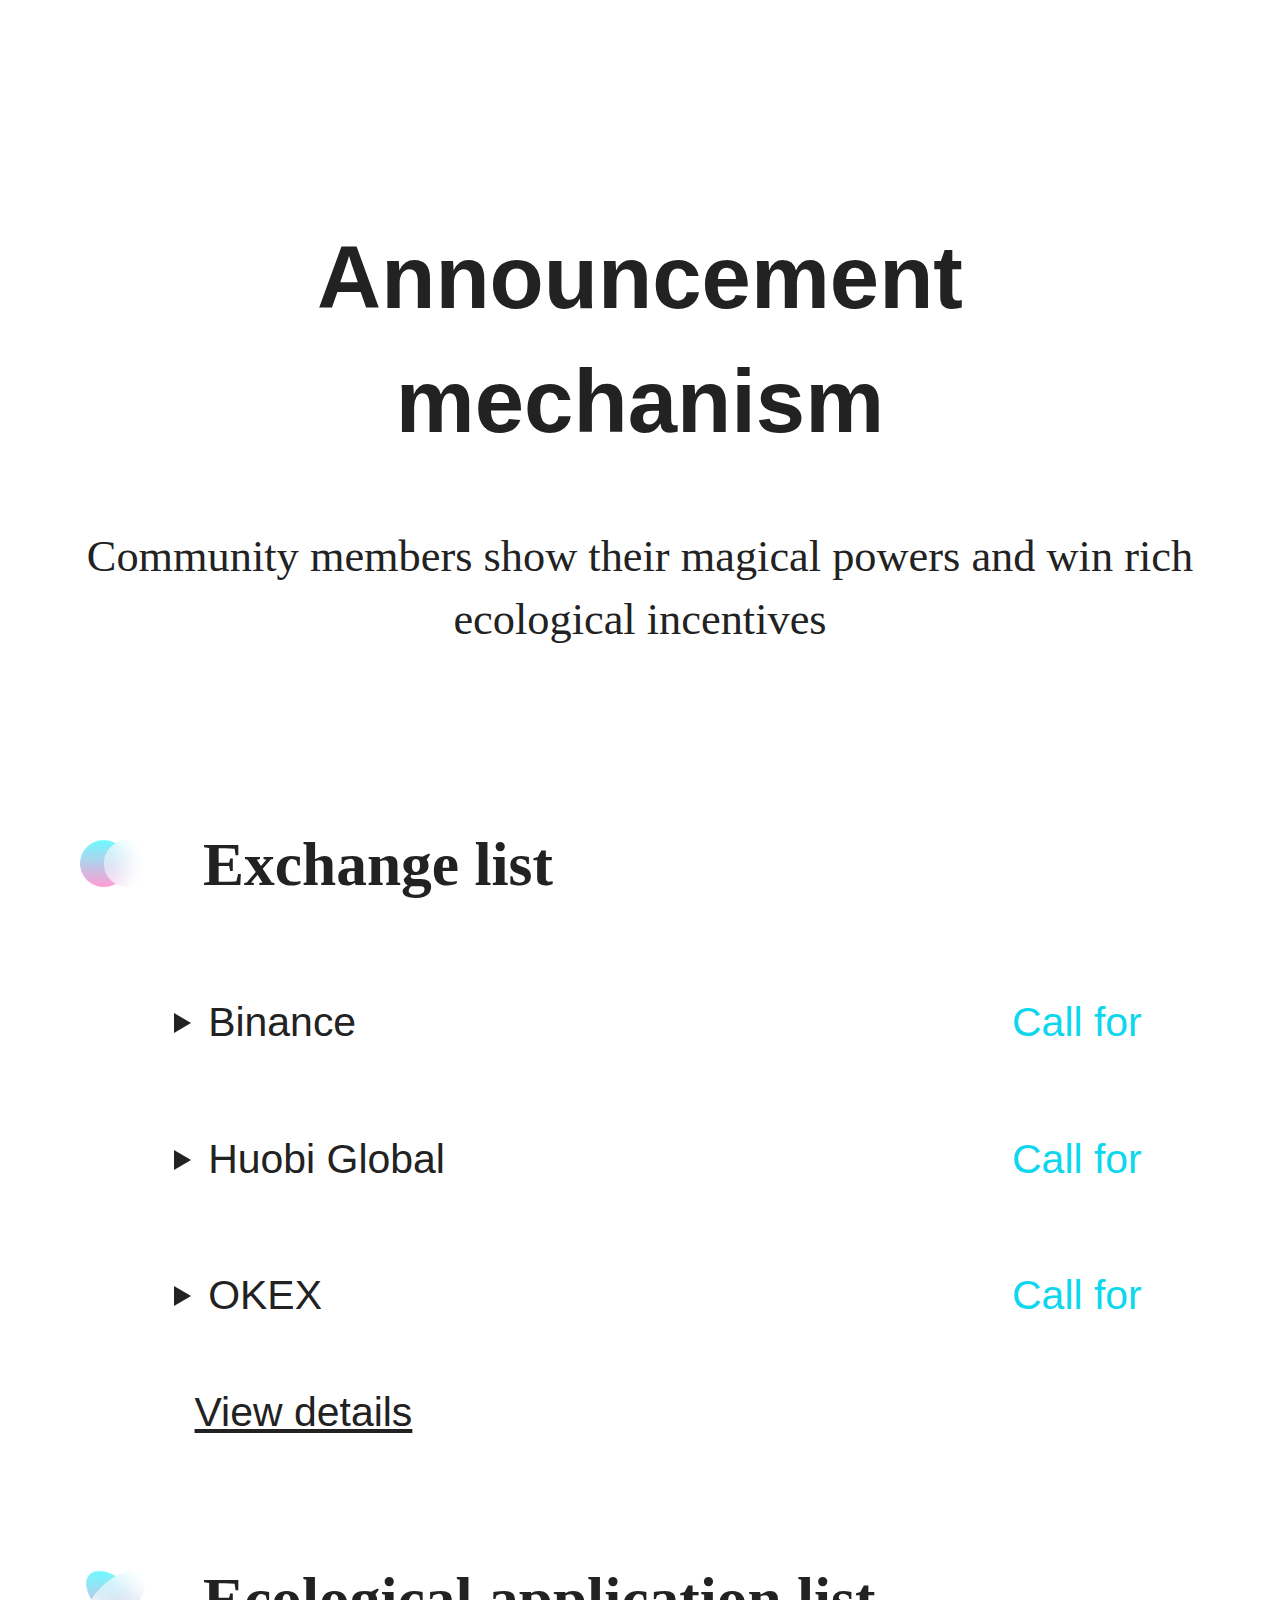
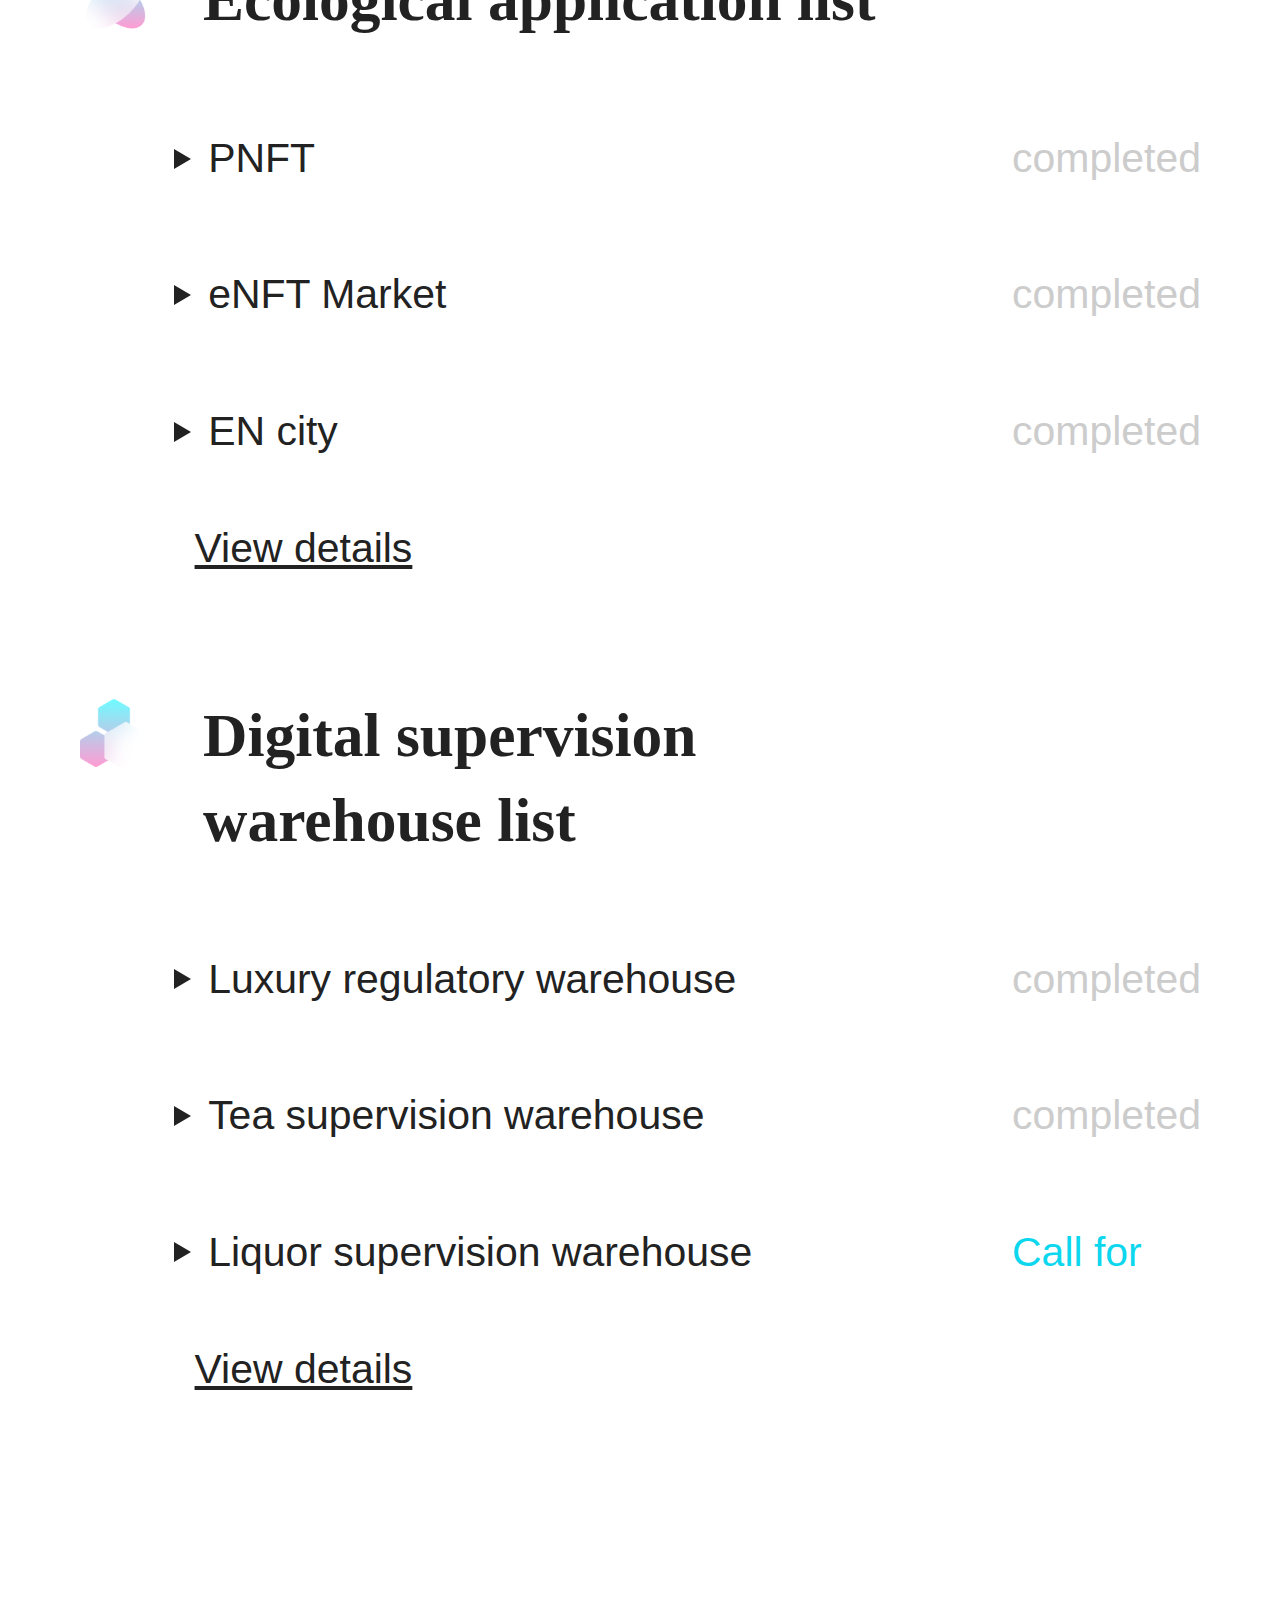
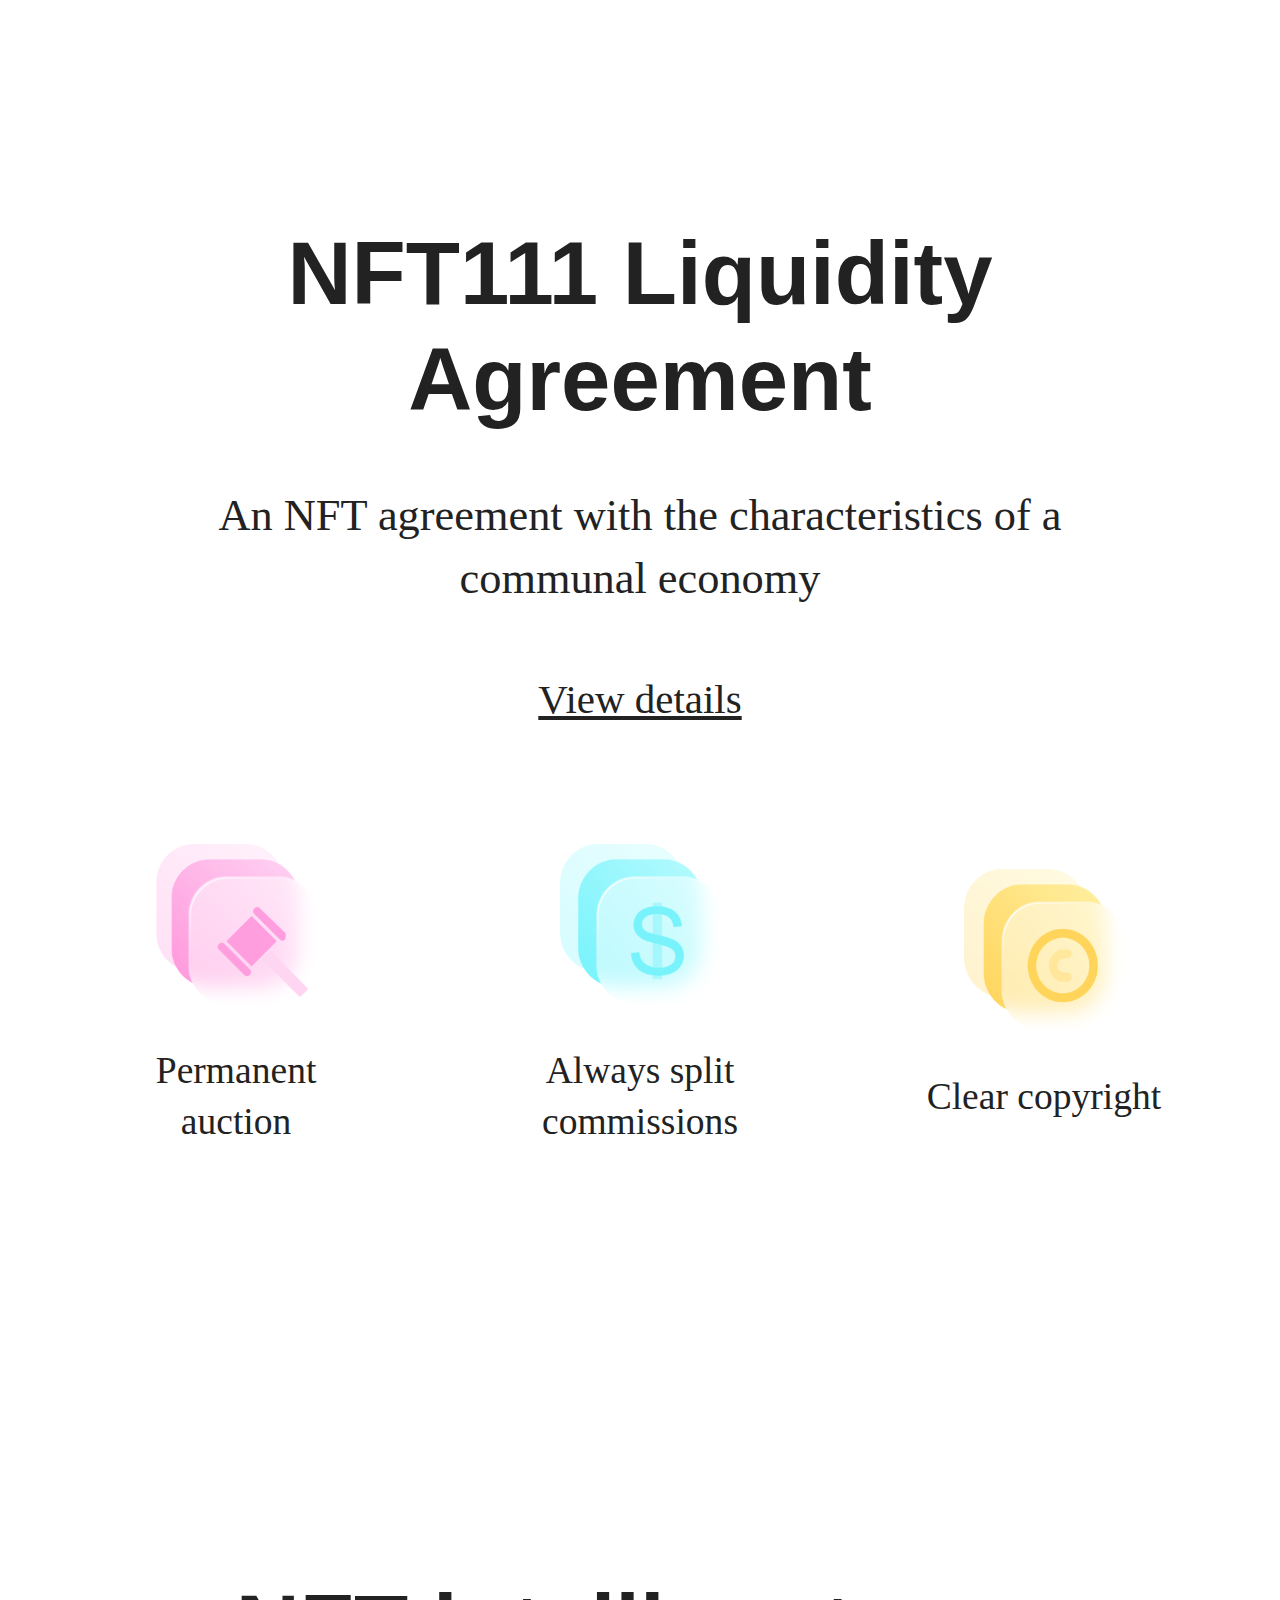
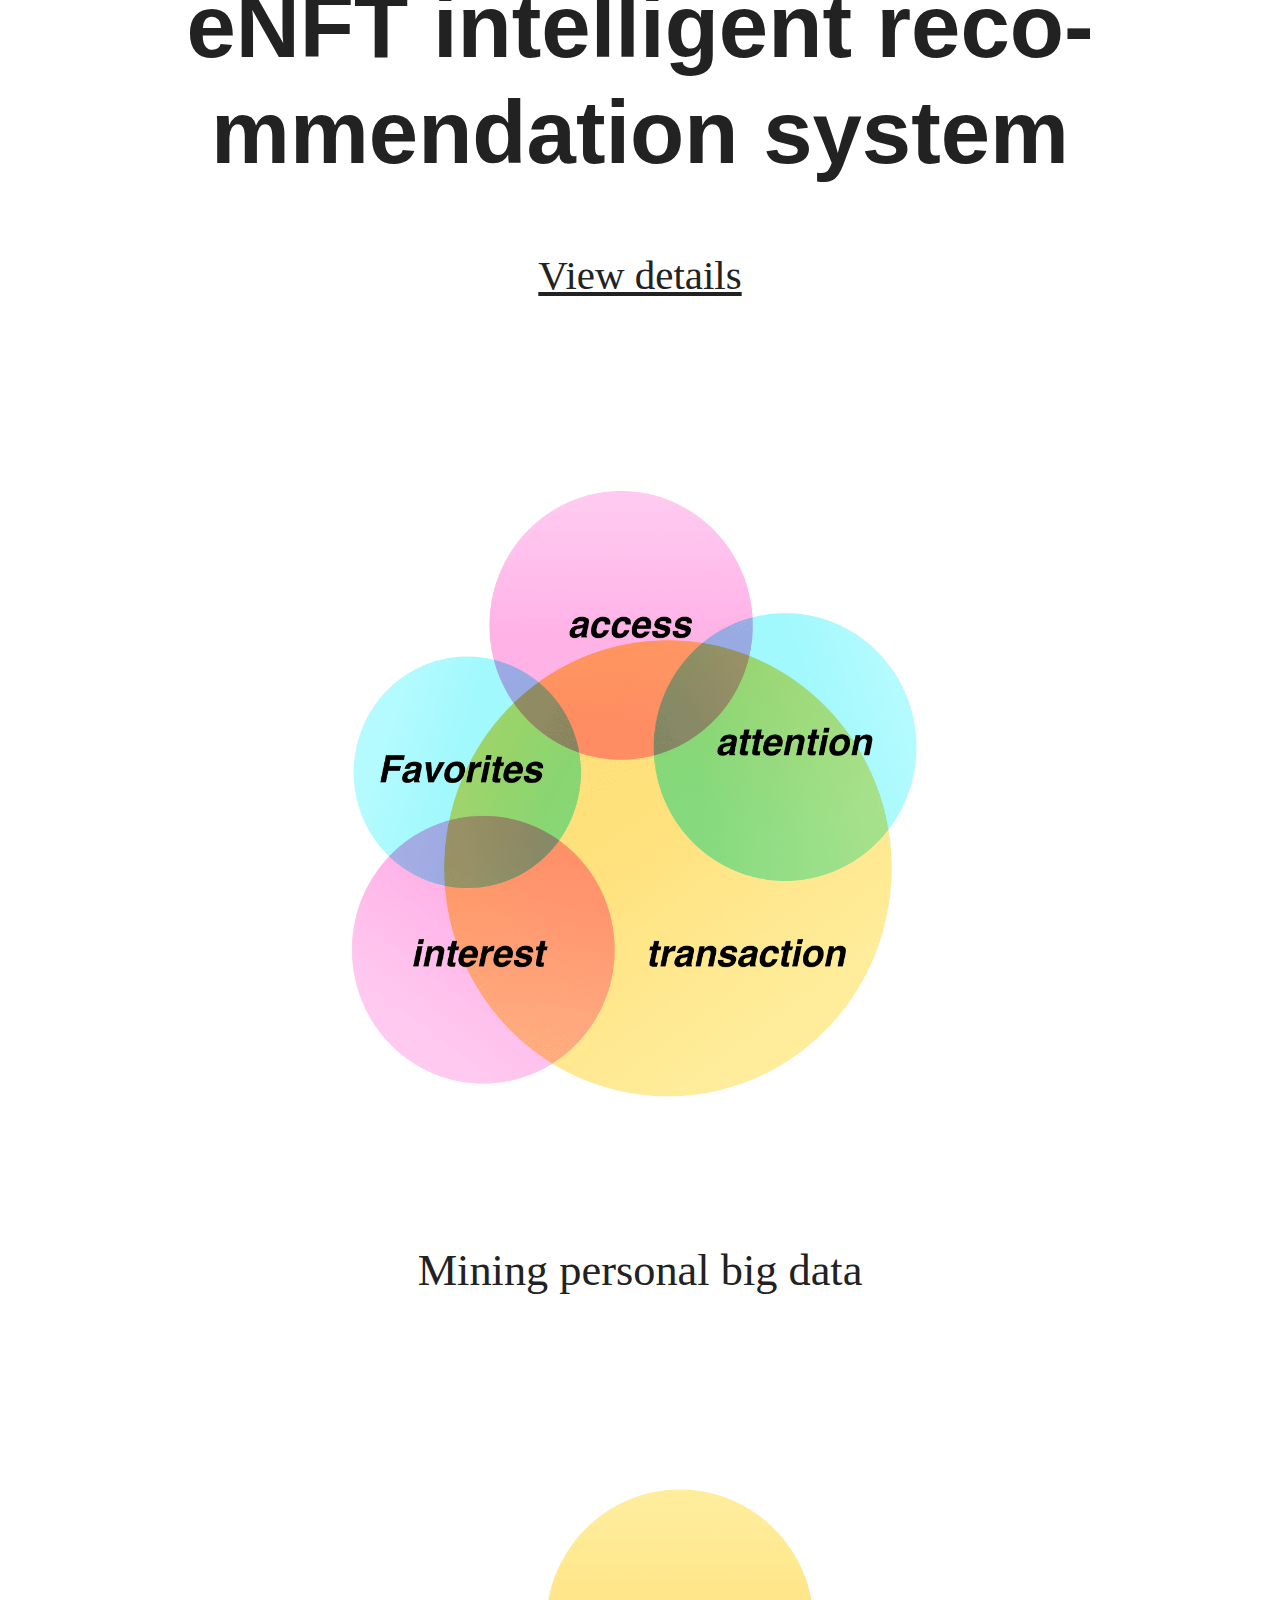
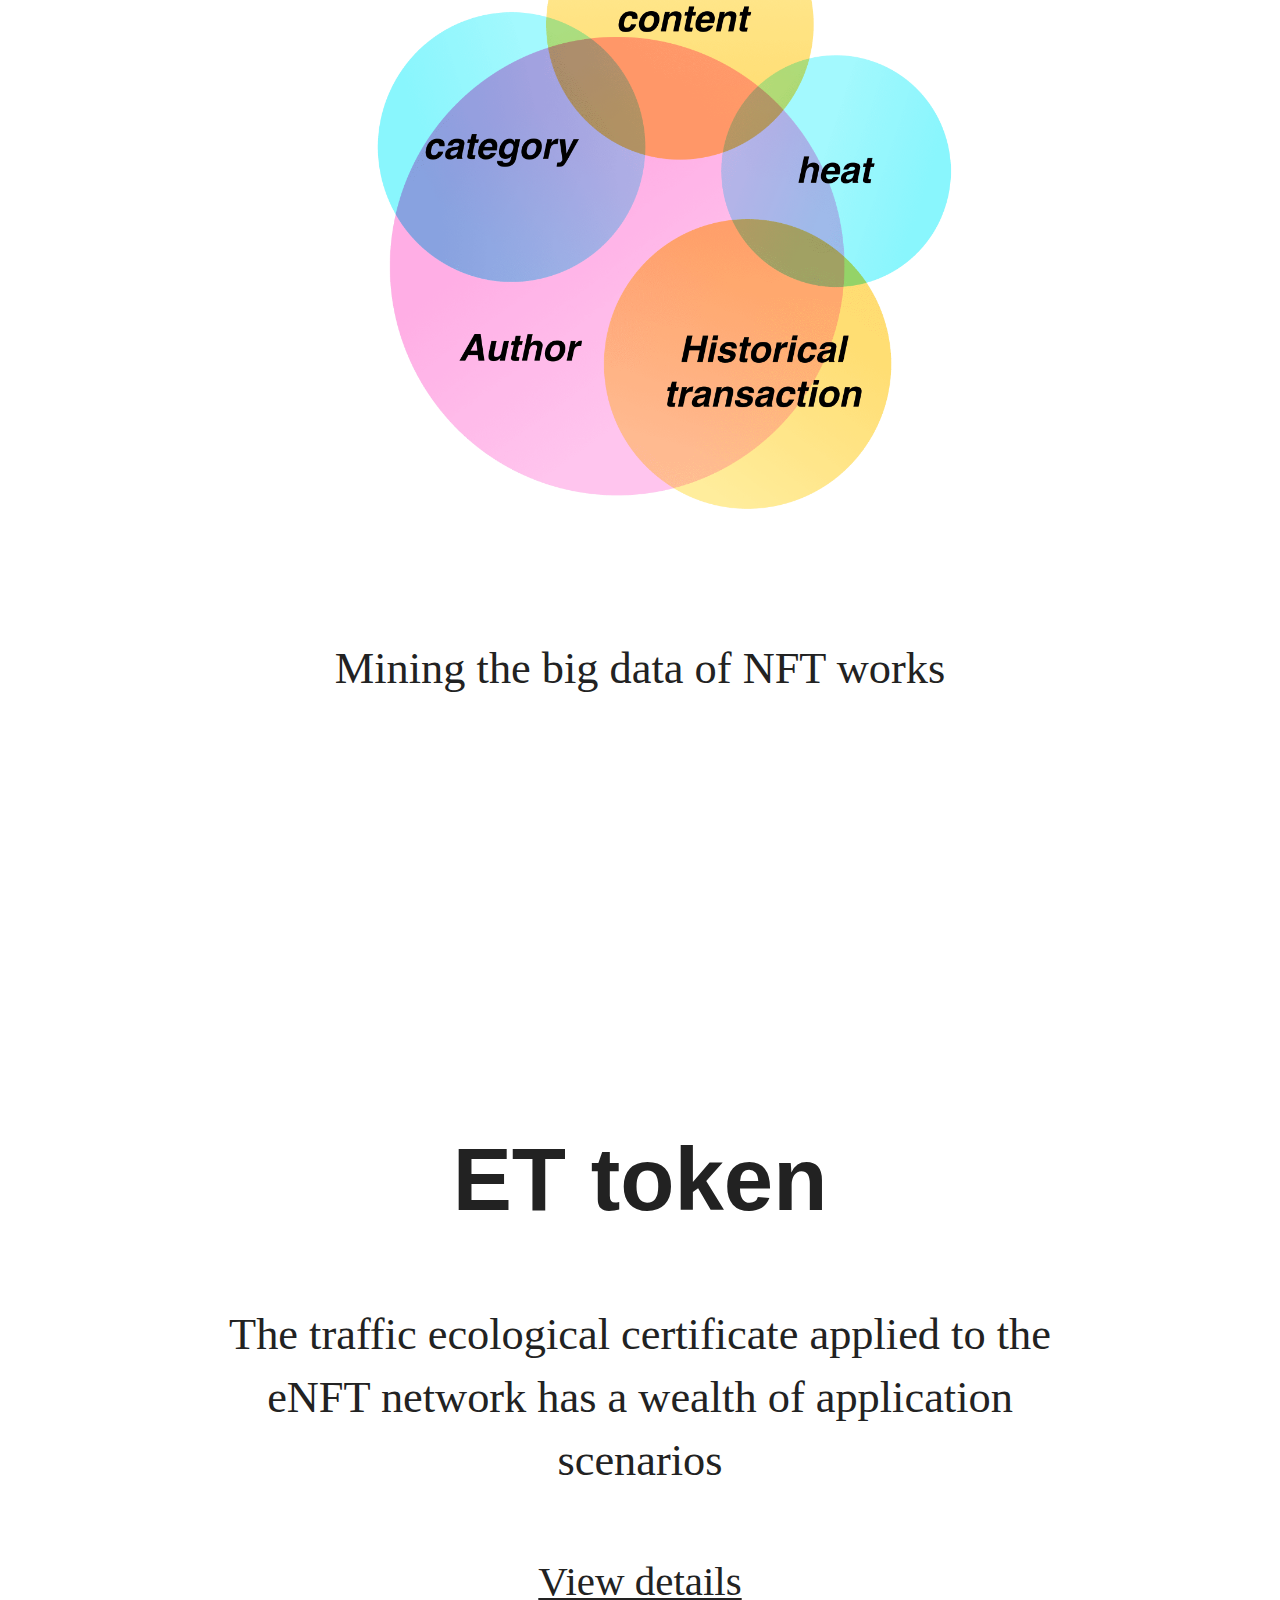
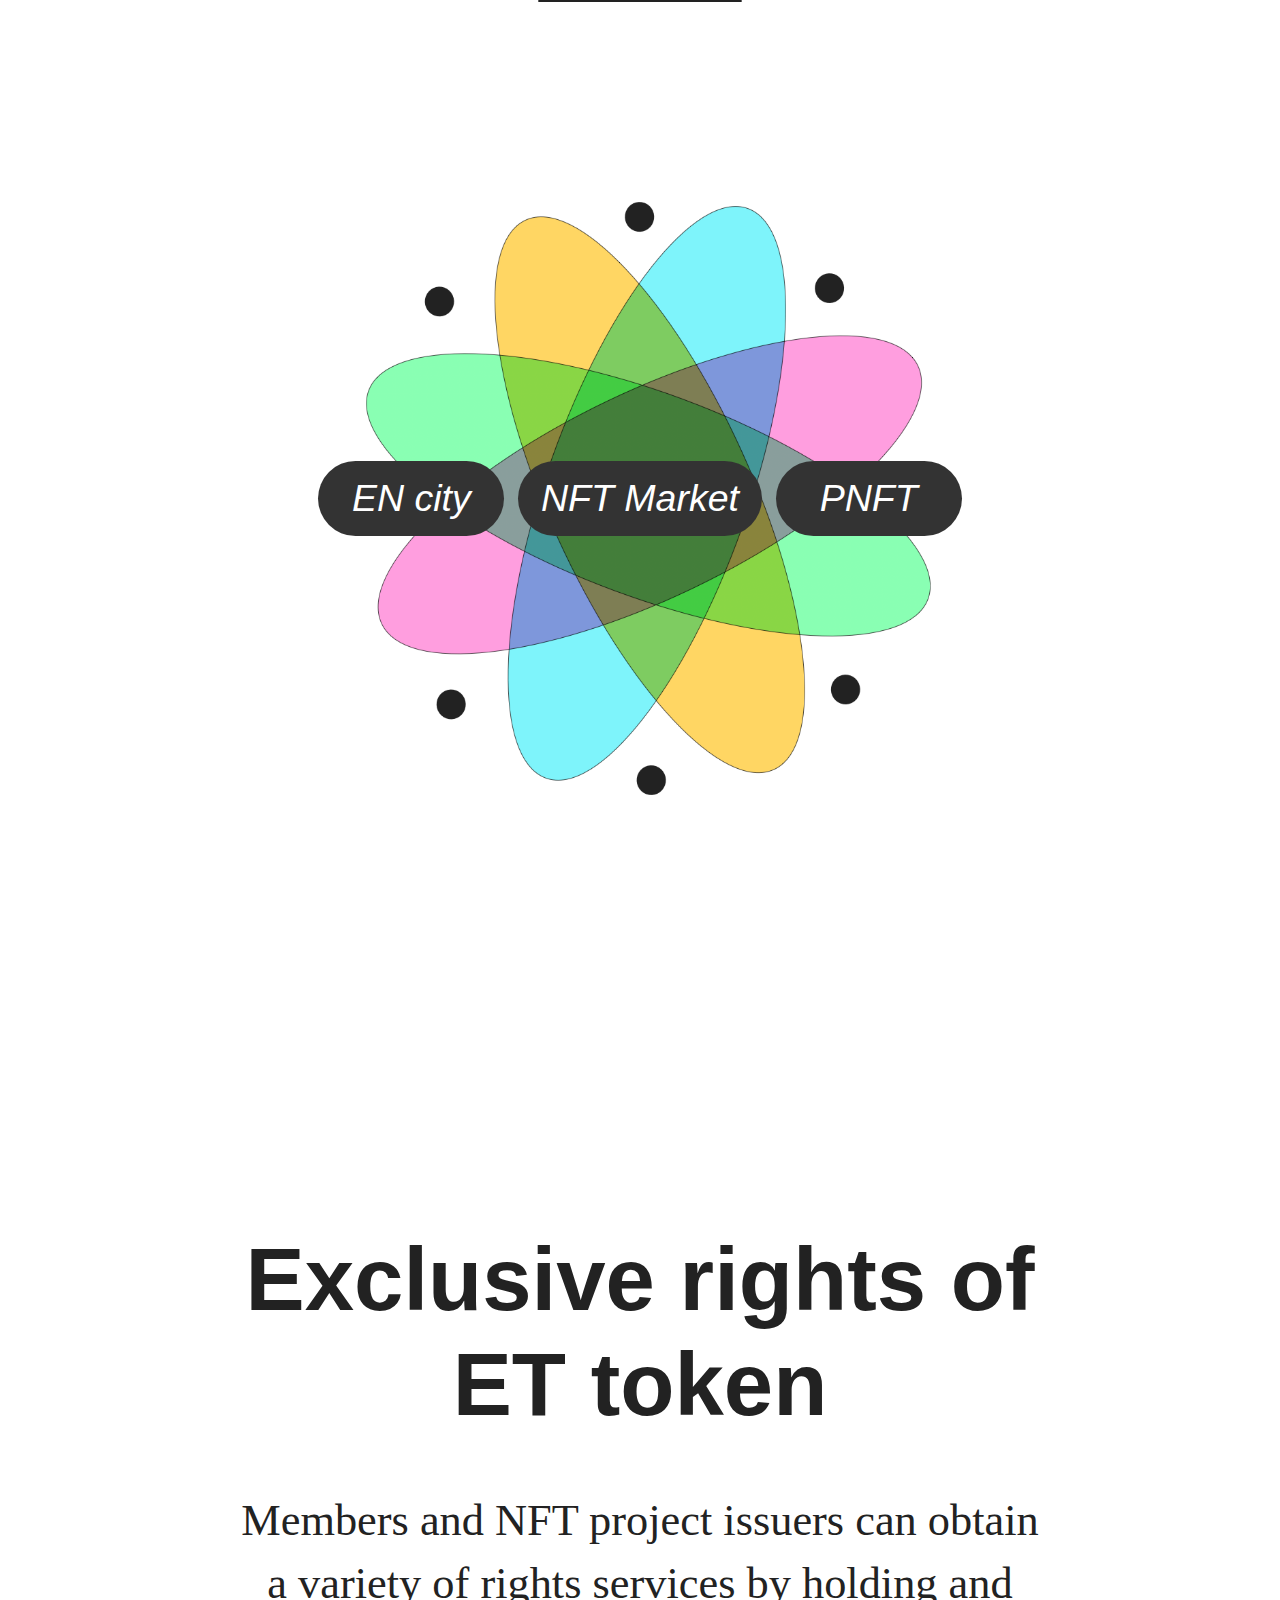
==== commit d4436b18: "111" ====
--- a/index.html
+++ b/index.html
@@ -1 +1 @@
-<!DOCTYPE html><html lang=""><head><meta charset="utf-8"><meta http-equiv="X-UA-Compatible" content="IE=edge"><meta name="viewport" content="width=device-width,initial-scale=1,maximum-scale=1,user-scalable=0"><link rel="icon" href="/favicon.ico"><title></title><link href="/css/chunk-vendors.cdd1fdf7.css" rel="preload" as="style"><link href="/css/index.caa5dd62.css" rel="preload" as="style"><link href="/js/chunk-vendors.f8fe5124.js" rel="preload" as="script"><link href="/js/index.e472f0b8.js" rel="preload" as="script"><link href="/css/chunk-vendors.cdd1fdf7.css" rel="stylesheet"><link href="/css/index.caa5dd62.css" rel="stylesheet"></head><body><div id="app"></div><script src="/js/chunk-vendors.f8fe5124.js"></script><script src="/js/index.e472f0b8.js"></script></body></html>+<!DOCTYPE html><html lang=""><head><meta charset="utf-8"><meta http-equiv="X-UA-Compatible" content="IE=edge"><meta name="viewport" content="width=device-width,initial-scale=1,maximum-scale=1,user-scalable=0"><link rel="icon" href="/favicon.ico"><title></title><link href="/css/chunk-vendors.cdd1fdf7.css" rel="preload" as="style"><link href="/css/index.9ab8e958.css" rel="preload" as="style"><link href="/js/chunk-vendors.f8fe5124.js" rel="preload" as="script"><link href="/js/index.dd29c953.js" rel="preload" as="script"><link href="/css/chunk-vendors.cdd1fdf7.css" rel="stylesheet"><link href="/css/index.9ab8e958.css" rel="stylesheet"></head><body><div id="app"></div><script src="/js/chunk-vendors.f8fe5124.js"></script><script src="/js/index.dd29c953.js"></script></body></html>--- a/css/index.9ab8e958.css
+++ b/css/index.9ab8e958.css
@@ -0,0 +1 @@
+.e_header[data-v-29c8595f]{padding-bottom:16.9333333333vw;background:#fff url(../img/header_bg.f910cde2.png) no-repeat scroll top;background-size:cover}.e_header .r0[data-v-29c8595f]{height:20.1333333333vw}.e_header .r0 .logo[data-v-29c8595f]{float:left;width:6.6666666667vw;height:6.6666666667vw;margin-top:4.9333333333vw;margin-left:5.7333333333vw}.e_header .r0 .lang[data-v-29c8595f]{float:right;height:4vw;margin-top:6.2666666667vw;margin-right:5.3333333333vw;font-size:2.9333333333vw;font-weight:400;color:#fff;line-height:4vw}.e_header .r1[data-v-29c8595f]{height:21.3333333333vw}.e_header .r1 .text[data-v-29c8595f]{width:auto;font-size:8vw;font-weight:700;color:#fff;line-height:10.6666666667vw;margin:0 auto}.e_header .r1 .text_zh[data-v-29c8595f]{width:auto}.e_header .r2[data-v-29c8595f]{margin-top:2.6666666667vw;text-align:center}.e_header .r2 .text[data-v-29c8595f]{font-size:3.4666666667vw;font-weight:400;color:#fff;line-height:4.9333333333vw}.e_header .r3[data-v-29c8595f]{margin-top:10.2666666667vw;padding:0 auto;display:flex;flex-direction:row;justify-content:center}.e_header .r3 .button[data-v-29c8595f]{display:flex;flex-direction:row;justify-content:center;align-items:center;width:33.3333333333vw;height:9.6vw;border-radius:1.0666666667vw}.e_header .r3 .button .text[data-v-29c8595f]{margin-left:2.4vw;font-size:3.4666666667vw;font-family:Helvetica;color:#fff;line-height:4.1333333333vw}.e_header .r3 .button[data-v-29c8595f]:first-child{background-color:#000}.e_header .r3 .button:first-child .icon[data-v-29c8595f]{width:4.4vw;height:5.4666666667vw}.e_header .r3 .button[data-v-29c8595f]:nth-child(2){background-color:#3ddb1f;margin-left:1.6vw}.e_header .r3 .button:nth-child(2) .icon[data-v-29c8595f]{width:4.6666666667vw;height:5.6vw}.e_header .r2 a[data-v-29c8595f]{font-size:3.4666666667vw;font-family:PingFangSC-Regular,PingFang SC;font-weight:400;color:#fff;line-height:4.9333333333vw}.e_header .r2 a[data-v-29c8595f]:hover{color:#0cd7ee}.e_header .r2 a[data-v-29c8595f]:visited{color:#fff}.dropdown[data-v-29c8595f]{position:relative;display:inline-block}.dropdown>a[data-v-29c8595f]{font-size:2.9333333333vw;font-family:Helvetica;color:#fff;line-height:3.4666666667vw}.dropdown>a[data-v-29c8595f]:visited{color:#fff}.dropdown-content[data-v-29c8595f]{display:none;position:absolute;top:4.6666666667vw;right:0;background:#f1f1f1;border-radius:.5333333333vw;min-width:17.3333333333vw;box-shadow:0 1.0666666667vw 2.1333333333vw 0 rgba(0,0,0,.3)}.dropdown-content a[data-v-29c8595f]{display:block;padding:1.3333333333vw .6666666667vw;text-align:center;text-decoration:none;font-size:2.1333333333vw;font-family:PingFangSC-Regular,PingFang SC;font-weight:400;color:#000;line-height:2.9333333333vw}.dropdown-content a[data-v-29c8595f]:hover{background:hsla(0,0%,80%,.8);border:none}.dropdown:hover .dropdown-content[data-v-29c8595f]{display:block}.e_runtime[data-v-c7a68bb4]{padding-bottom:16.1333333333vw}.e_runtime .head[data-v-c7a68bb4]{margin:auto;width:68.5333333333vw;padding-top:19.6vw;font-size:6.9333333333vw;font-family:Helvetica-Bold,Helvetica;font-weight:700;color:#222;line-height:8.2666666667vw}.e_runtime .head_zh[data-v-c7a68bb4]{width:auto}.e_runtime .grid[data-v-c7a68bb4]{margin-top:12.9333333333vw;height:calc(100% - 42.26667vw);display:grid;grid-template-columns:repeat(3,33.33%);grid-template-rows:repeat(2,24vw);grid-row-gap:0;grid-column-gap:0}.e_runtime .grid .cell .v[data-v-c7a68bb4]{font-size:6.4vw;font-family:Helvetica-Bold,Helvetica;font-weight:700;color:#222;line-height:7.7333333333vw}.e_runtime .grid .cell .k[data-v-c7a68bb4]{font-size:2.6666666667vw;font-family:PingFangSC-Regular,PingFang SC;font-weight:400;color:#222;line-height:3.7333333333vw}.e_runtime .grid .cell .unit[data-v-c7a68bb4]{font-size:2.9333333333vw;font-family:Helvetica;color:#222;line-height:3.4666666667vw}.e_community[data-v-2d9aa9be]{height:163.73333vw}.e_community .bg[data-v-2d9aa9be]{position:absolute;width:100%;height:149.0666666667vw;background:linear-gradient(225deg,#f9ec74,#fdc233 99%,#fdc233);border-radius:0 13.3333333333vw 0 13.3333333333vw}.e_community .bg .circle0[data-v-2d9aa9be]{position:absolute;width:90.2666666667vw;height:90.2666666667vw;opacity:.35;top:17.3333333333vw;left:-8vw;border-radius:45.13333vw;border:1px solid #b29100}.e_community .bg .circle1[data-v-2d9aa9be]{position:absolute;width:47.3333333333vw;height:47.3333333333vw;top:11.2vw;right:-1.3333333333vw;opacity:.2;border-radius:23.66667vw;border:1px solid #b29100}.e_community .bg .circle2[data-v-2d9aa9be]{top:17.4666666667vw;right:-.5333333333vw;opacity:.3}.e_community .bg .circle2[data-v-2d9aa9be],.e_community .bg .circle3[data-v-2d9aa9be]{position:absolute;width:37.3333333333vw;height:37.3333333333vw;border-radius:18.66667vw;border:1px solid #b29100}.e_community .bg .circle3[data-v-2d9aa9be]{top:20vw;right:-.8vw;opacity:.8}.e_community .bg .circle3 .item[data-v-2d9aa9be]{position:absolute;pointer-events:none;cursor:pointer;width:18.6666666667vw}.e_community .bg .circle3 .item .text[data-v-2d9aa9be]{margin-top:1.6vw;font-size:2.9333333333vw;font-family:PingFangSC-Regular,PingFang SC;font-weight:400;text-align:center;color:#222;line-height:4vw;user-select:none;word-break:keep-all}.e_community .bg .circle3 .item.--item0[data-v-2d9aa9be]{left:8.5333333333vw;top:-8.8vw}.e_community .bg .circle3 .item.--item0 img[data-v-2d9aa9be]{width:15.8666666667vw;height:11.7333333333vw}.e_community .bg .circle3 .item.--item0 .text[data-v-2d9aa9be]{width:15.7333333333vw}.e_community .bg .circle3 .item.--item0 .text_zh[data-v-2d9aa9be]{width:auto}.e_community .bg .circle3 .item.--item1[data-v-2d9aa9be]{left:-8vw;top:12vw}.e_community .bg .circle3 .item.--item1 img[data-v-2d9aa9be]{width:15.4666666667vw;height:11.7333333333vw}.e_community .bg .circle3 .item.--item1 .text[data-v-2d9aa9be]{width:17.3333333333vw}.e_community .bg .circle3 .item.--item1 .text_zh[data-v-2d9aa9be]{width:auto}.e_community .bg .circle3 .item.--item2[data-v-2d9aa9be]{left:10.6666666667vw;top:29.3333333333vw}.e_community .bg .circle3 .item.--item2 img[data-v-2d9aa9be]{width:11.8666666667vw;height:11.7333333333vw}.e_community .bg .circle3 .item.--item2 .text[data-v-2d9aa9be]{width:20vw}.e_community .bg .circle3 .item.--item2 .text_zh[data-v-2d9aa9be]{width:auto}.e_community .body[data-v-2d9aa9be]{position:absolute;width:100%}.e_community .body .enft[data-v-2d9aa9be]{text-align:left;padding-left:5.7333333333vw}.e_community .body .enft .title[data-v-2d9aa9be]{margin-top:15.6vw;font-size:6.9333333333vw;font-family:Helvetica-Bold,Helvetica;font-weight:700;color:#222;line-height:8.2666666667vw}.e_community .body .enft .desc[data-v-2d9aa9be]{margin-top:4.1333333333vw;width:43.3333333333vw;font-size:3.4666666667vw;font-family:Helvetica;color:#222;line-height:4.1333333333vw;word-break:break-all}.e_community .body .enft .join[data-v-2d9aa9be]{margin-top:4.4vw;font-size:3.4666666667vw;font-family:PingFangSC-Regular,PingFang SC;font-weight:400;color:#222;line-height:4.9333333333vw}.e_community .body .enft_manage[data-v-2d9aa9be]{padding:0 auto}.e_community .body .enft_manage .title[data-v-2d9aa9be]{margin-top:36.2666666667vw;height:9.7333333333vw;font-size:6.9333333333vw;font-family:Helvetica-Bold,Helvetica;font-weight:700;color:#222;line-height:9.7333333333vw}.e_community .body .enft_manage .items[data-v-2d9aa9be]{margin-top:2.8vw;height:66.6666666667vw;display:grid;grid-template-columns:repeat(2,43.3333333333vw);grid-template-rows:repeat(2,26.1333333333vw);grid-row-gap:1.6vw;grid-column-gap:1.6vw;justify-content:center}.e_community .body .enft_manage .items .item[data-v-2d9aa9be]{text-align:left;padding-left:1.3333333333vw;padding-right:1.3333333333vw;padding-top:3.4666666667vw;border-radius:1.3333333333vw}.e_community .body .enft_manage .items .line0[data-v-2d9aa9be]{font-size:3.4666666667vw;font-family:PingFang-SC-Semibold,PingFang-SC;font-weight:600;color:#fff;line-height:5.3333333333vw}.e_community .body .enft_manage .items .line1[data-v-2d9aa9be]{margin-top:2vw;font-size:3.2vw;font-family:PingFangSC-Regular,PingFang SC;font-weight:400;color:#fff;line-height:3.7333333333vw}.e_community .body .enft_manage .items .item.--item0[data-v-2d9aa9be]{background:#fff url(../img/e_community_manage0@2x.e9b2025c.png) no-repeat 50%;background-size:cover}.e_community .body .enft_manage .items .item.--item1[data-v-2d9aa9be]{background:#fff url(../img/e_community_manage1@2x.9308f36f.png) no-repeat 50%;background-size:cover}.e_community .body .enft_manage .items .item.--item2[data-v-2d9aa9be]{background:#fff url(../img/e_community_manage2@2x.e7cee750.png) no-repeat 50%;background-size:cover}.e_community .body .enft_manage .items .item.--item3[data-v-2d9aa9be]{background:#fff url(../img/e_community_manage3@2x.50aeda82.png) no-repeat 50%;background-size:cover}.title[data-v-33f202ea]{font-size:6.9333333333vw;font-family:Helvetica-Bold,Helvetica;font-weight:700;color:#222;line-height:9.7333333333vw}.body[data-v-33f202ea]{margin-top:5.0666666667vw;display:grid;grid-template-columns:23.3333333333vw 10.4vw 10.4vw 10.4vw 10.4vw 10.4vw 10.4vw;grid-template-rows:5.8666666667vw 7.7333333333vw 5.8666666667vw 13.6vw 13.6vw 13.6vw;grid-row-gap:2.4vw;grid-column-gap:1.0666666667vw;justify-content:center}.cell[data-v-33f202ea]{display:flex;justify-content:center;align-items:center}.cell.--cell0[data-v-33f202ea]{grid-row-start:span 3}.cell.--cell1[data-v-33f202ea],.cell.--cell2[data-v-33f202ea],.cell.--cell3[data-v-33f202ea]{grid-column-start:span 2}.cell.--cell4[data-v-33f202ea]{grid-column-start:span 6}.cell.--cell5[data-v-33f202ea],.cell.--cell6[data-v-33f202ea],.cell.--cell8[data-v-33f202ea],.cell.--cell9[data-v-33f202ea]{grid-column-start:span 3}.cell.--cell11[data-v-33f202ea],.cell.--cell12[data-v-33f202ea],.cell.--cell13[data-v-33f202ea]{grid-column-start:span 2}.cell.--cell15[data-v-33f202ea],.cell.--cell16[data-v-33f202ea]{grid-column-start:span 3}.cell.--cell0[data-v-33f202ea],.cell.--cell7[data-v-33f202ea],.cell.--cell10[data-v-33f202ea],.cell.--cell14[data-v-33f202ea]{background:#fde7ac;border-radius:.5333333333vw;font-size:3.2vw;font-family:PingFang-SC-Semibold,PingFang-SC;font-weight:600;color:#222;line-height:4.4vw}.cell.--cell1[data-v-33f202ea],.cell.--cell2[data-v-33f202ea],.cell.--cell3[data-v-33f202ea],.cell.--cell4[data-v-33f202ea],.cell.--cell5[data-v-33f202ea],.cell.--cell6[data-v-33f202ea],.cell.--cell8[data-v-33f202ea],.cell.--cell9[data-v-33f202ea],.cell.--cell11[data-v-33f202ea],.cell.--cell12[data-v-33f202ea],.cell.--cell13[data-v-33f202ea],.cell.--cell15[data-v-33f202ea],.cell.--cell16[data-v-33f202ea]{background:#acb2fd;border-radius:.5333333333vw;font-size:2.6666666667vw;font-family:PingFangSC-Regular,PingFang SC;font-weight:400;color:#222;line-height:3.7333333333vw}.bg[data-v-86101dba]{position:relative}.bg .circle[data-v-86101dba]{position:absolute;z-index:-1;width:90.1333333333vw;height:90.1333333333vw;left:-4vw;border-radius:45.0666666667vw;opacity:.25;border:1px solid #adadad}.content .title[data-v-86101dba]{padding-top:.2666666667vw;margin:auto;width:52.4vw;font-size:6.9333333333vw;font-family:Helvetica-Bold,Helvetica;font-weight:700;color:#222;line-height:9.7333333333vw}.content .title_zh[data-v-86101dba]{width:auto}.content .sub_title[data-v-86101dba]{margin:0 auto;margin-top:4.6666666667vw;width:86.6666666667vw;font-size:3.4666666667vw;font-family:PingFangSC-Regular,PingFang SC;font-weight:400;color:#222;line-height:4.9333333333vw}.content .sub_title_zh[data-v-86101dba]{width:auto}.content .category_list .category[data-v-86101dba]{margin-top:9.3333333333vw}.content .category_list .category .header[data-v-86101dba]{display:flex;flex-direction:row;justify-content:flex-start;align-items:flex-start;min-height:6.6666666667vw}.content .category_list .category .header img[data-v-86101dba]{margin-left:6.2666666667vw;margin-top:.5333333333vw}.content .category_list .category .header .name[data-v-86101dba]{margin-left:4vw;text-align:left;font-size:4.8vw;font-family:PingFang-SC-Semibold,PingFang-SC;font-weight:600;color:#222;line-height:6.6666666667vw}.content .category_list .category .item[data-v-86101dba]{display:flex;flex-direction:row;justify-content:flex-start;align-items:center;height:8vw;margin-top:2.6666666667vw}.content .category_list .category .item .triangle_right[data-v-86101dba]{margin-left:13.6vw;width:0;height:0;border-top:.8vw solid transparent;border-left:1.3333333333vw solid #222;border-bottom:.8vw solid transparent}.content .category_list .category .item .name[data-v-86101dba]{flex:3;margin-left:1.3333333333vw;text-align:left;font-size:3.2vw;font-family:Helvetica;color:#222;line-height:3.8666666667vw}.content .category_list .category .item .status[data-v-86101dba]{flex:1;text-align:left;font-size:3.2vw;font-family:Helvetica;color:#ccc;line-height:3.8666666667vw}.content .category_list .category .item .--in_progress[data-v-86101dba]{color:#0cd7ee}.content .category_list .category .more[data-v-86101dba]{text-align:left;margin-top:3.2vw;height:3.8666666667vw;font-size:3.2vw;font-family:Helvetica;color:#222;line-height:3.8666666667vw}.content .category_list .category .more a[data-v-86101dba]{margin-left:15.2vw}.content .category_list .category:last-child .header .name[data-v-86101dba]{width:46.6666666667vw}.content .category_list>.category[data-v-86101dba]:first-child{margin-top:13.3333333333vw}.content .category_list>.category:first-child .header>img[data-v-86101dba],.content .category_list>.category:nth-child(2) .header>img[data-v-86101dba],.content .category_list>.category:nth-child(3) .header>img[data-v-86101dba]{width:5.6vw;height:5.6vw}.content .category_list .item_list .item[data-v-86101dba]:first-child{margin-top:5.0666666667vw}.e_protocol .title[data-v-a01accea]{margin:auto;width:70.9333333333vw;font-size:6.9333333333vw;font-family:Helvetica-Bold,Helvetica;font-weight:700;color:#222;line-height:8.2666666667vw}.e_protocol .title_zh[data-v-a01accea]{width:auto}.e_protocol .sub_title[data-v-a01accea]{margin:auto;margin-top:4vw;width:73.3333333333vw;font-size:3.4666666667vw;font-family:PingFangSC-Regular,PingFang SC;font-weight:400;color:#222;line-height:4.9333333333vw}.e_protocol .sub_title_zh[data-v-a01accea]{width:auto}.e_protocol .more[data-v-a01accea]{margin-top:4.8vw;height:4.4vw;font-size:3.2vw;font-family:PingFangSC-Regular,PingFang SC;font-weight:400;color:#222;line-height:4.4vw}.e_protocol .items[data-v-a01accea]{margin-top:9.0666666667vw;padding:0 2.6666666667vw;display:flex;flex-direction:row;justify-content:space-around;align-items:center}.e_protocol .items .item[data-v-a01accea]{display:flex;flex-direction:column;align-items:center}.e_protocol .items .item img[data-v-a01accea]{width:12.5333333333vw;height:12.5333333333vw}.e_protocol .items .item .text[data-v-a01accea]{margin-top:3.2vw;width:20vw;font-size:2.9333333333vw;font-family:PingFangSC-Regular,PingFang SC;font-weight:400;color:#222;line-height:4vw}.e_protocol .items .item .text_zh[data-v-a01accea]{width:auto}.e_recommend .title[data-v-32da0f62]{margin:auto;width:70.9333333333vw;font-size:6.9333333333vw;font-family:Helvetica-Bold,Helvetica;font-weight:700;color:#222;line-height:8.2666666667vw}.e_recommend .title_zh[data-v-32da0f62]{width:auto}.e_recommend .more[data-v-32da0f62]{margin-top:4.8vw;height:4.4vw;font-size:3.2vw;font-family:PingFangSC-Regular,PingFang SC;font-weight:400;color:#222;line-height:4.4vw}.e_recommend .items .item[data-v-32da0f62],.e_recommend .items[data-v-32da0f62]{display:flex;flex-direction:column;align-items:center}.e_recommend .items .item[data-v-32da0f62]{margin-top:14.6666666667vw}.e_recommend .items .item img[data-v-32da0f62]{width:53.3333333333vw;height:54.4vw}.e_recommend .items .item span[data-v-32da0f62]{margin-top:4vw;height:4.9333333333vw;font-size:3.4666666667vw;font-family:PingFangSC-Regular,PingFang SC;font-weight:400;color:#222;line-height:4.9333333333vw}.e_token .bg[data-v-3919e5cc]{position:relative}.e_token .bg .circle[data-v-3919e5cc]{position:absolute;z-index:-1;width:71.4666666667vw;height:71.4666666667vw;top:36vw;left:-7.0666666667vw;border-radius:35.7333333333vw;opacity:.15;border:1px solid #adadad}.e_token .title[data-v-3919e5cc]{height:9.7333333333vw;font-size:6.9333333333vw;font-family:Helvetica-Bold,Helvetica;font-weight:700;color:#222;line-height:8.2666666667vw}.e_token .sub_title[data-v-3919e5cc]{margin:0 auto;margin-top:4vw;width:64.2666666667vw;font-size:3.4666666667vw;line-height:4.9333333333vw}.e_token .more[data-v-3919e5cc],.e_token .sub_title[data-v-3919e5cc]{font-family:PingFangSC-Regular,PingFang SC;font-weight:400;color:#222}.e_token .more[data-v-3919e5cc]{margin-top:4.8vw;height:4.4vw;font-size:3.2vw;line-height:4.4vw}.e_token .items .item[data-v-3919e5cc],.e_token .items[data-v-3919e5cc]{display:flex;flex-direction:column;align-items:center}.e_token .items .item[data-v-3919e5cc]{margin-top:14.6666666667vw;position:relative}.e_token .items .item img[data-v-3919e5cc]{width:46.5333333333vw;height:47.0666666667vw}.e_token .items .item .blocks[data-v-3919e5cc]{position:absolute;top:0;bottom:0;display:flex;flex-direction:row;justify-content:center;align-items:center}.e_token .items .item .blocks .block[data-v-3919e5cc]{display:block;height:5.8666666667vw;background:#333;border-radius:3.6vw;font-size:2.9333333333vw;font-family:Helvetica-Oblique,Helvetica;font-weight:400;font-style:italic;color:#fff;line-height:5.8666666667vw}.e_token .items .item .blocks .block[data-v-3919e5cc]:first-child{width:14.5333333333vw}.e_token .items .item .blocks .block[data-v-3919e5cc]:nth-child(2){width:19.0666666667vw;margin-left:1.0666666667vw}.e_token .items .item .blocks .block[data-v-3919e5cc]:nth-child(3){width:14.5333333333vw;margin-left:1.0666666667vw}.e_right .bg[data-v-8966baf8]{position:relative}.e_right .bg .circle[data-v-8966baf8]{position:absolute;z-index:-1;width:71.4666666667vw;height:71.4666666667vw;top:-33.3333333333vw;left:-32vw;border-radius:35.7333333333vw;opacity:.17;border:1px solid #adadad}.e_right .title[data-v-8966baf8]{margin:auto;width:70.9333333333vw;font-size:6.9333333333vw;font-family:Helvetica-Bold,Helvetica;font-weight:700;color:#222;line-height:8.2666666667vw}.e_right .title_zh[data-v-8966baf8]{width:auto}.e_right .sub_title[data-v-8966baf8]{margin:0 auto;margin-top:4vw;width:64.2666666667vw;font-size:3.4666666667vw;line-height:4.9333333333vw}.e_right .more[data-v-8966baf8],.e_right .sub_title[data-v-8966baf8]{font-family:PingFangSC-Regular,PingFang SC;font-weight:400;color:#222}.e_right .more[data-v-8966baf8]{margin-top:4.8vw;height:4.4vw;font-size:3.2vw;line-height:4.4vw}.e_right .items .item[data-v-8966baf8],.e_right .items[data-v-8966baf8]{display:flex;flex-direction:column;align-items:center}.e_right .items .item[data-v-8966baf8]{margin-top:14.6666666667vw}.e_right .items .item img[data-v-8966baf8]{width:44.6666666667vw;height:50.8vw}.e_right .tips[data-v-8966baf8]{position:absolute;width:100%}.e_right .tips>.tip[data-v-8966baf8]{position:absolute;font-size:2.9333333333vw;font-family:Helvetica-Oblique,Helvetica;font-weight:400;color:#333;line-height:3.4666666667vw}.e_right .tips>.tip[data-v-8966baf8]:first-child{left:18.6666666667vw;top:12vw}.e_right .tips>.tip[data-v-8966baf8]:nth-child(2){left:5.3333333333vw;top:29.3333333333vw}.e_right .tips>.tip[data-v-8966baf8]:nth-child(3){left:10.6666666667vw;top:44vw}.e_right .tips>.tip[data-v-8966baf8]:nth-child(4){right:17.3333333333vw;top:14.6666666667vw}.e_right .tips>.tip[data-v-8966baf8]:nth-child(5){right:9.3333333333vw;top:36vw}.e_right .tips>.tip[data-v-8966baf8]:nth-child(6){right:40vw;top:44vw}.e_right .tips>.tip_zh[data-v-8966baf8]{position:absolute;font-size:2.9333333333vw;font-family:Helvetica-Oblique,Helvetica;font-weight:400;color:#333;line-height:3.4666666667vw}.e_right .tips>.tip_zh[data-v-8966baf8]:first-child{left:18.6666666667vw;top:12vw}.e_right .tips>.tip_zh[data-v-8966baf8]:nth-child(2){left:9.3333333333vw;top:29.3333333333vw}.e_right .tips>.tip_zh[data-v-8966baf8]:nth-child(3){left:20vw;top:44vw}.e_right .tips>.tip_zh[data-v-8966baf8]:nth-child(4){right:9.3333333333vw;top:14.6666666667vw}.e_right .tips>.tip_zh[data-v-8966baf8]:nth-child(5){right:14.6666666667vw;top:36vw}.e_right .tips>.tip_zh[data-v-8966baf8]:nth-child(6){right:40vw;top:44vw}.e_nft .title[data-v-73a2d174]{height:9.7333333333vw;font-size:6.9333333333vw;font-family:Helvetica-Bold,Helvetica;font-weight:700;color:#222;line-height:8.2666666667vw}.e_nft .sub_title[data-v-73a2d174]{margin:0 auto;margin-top:4vw;width:64.2666666667vw;font-size:3.4666666667vw;line-height:4.9333333333vw}.e_nft .more[data-v-73a2d174],.e_nft .sub_title[data-v-73a2d174]{font-family:PingFangSC-Regular,PingFang SC;font-weight:400;color:#222}.e_nft .more[data-v-73a2d174]{margin-top:4.8vw;height:4.4vw;font-size:3.2vw;line-height:4.4vw}.e_nft .items .item[data-v-73a2d174],.e_nft .items[data-v-73a2d174]{display:flex;flex-direction:column;align-items:center}.e_nft .items .item[data-v-73a2d174]{margin-top:14.6666666667vw}.e_nft .items .item img[data-v-73a2d174]{width:47.8666666667vw;height:55.6vw}.e_nft .tips[data-v-73a2d174]{position:absolute;width:100%}.e_nft .tips>.tip[data-v-73a2d174]{position:absolute;left:0;right:0;font-size:2.9333333333vw;font-family:Helvetica-Oblique,Helvetica;font-weight:400;color:#333;line-height:3.4666666667vw}.e_nft .tips>.tip[data-v-73a2d174]:first-child{top:-2.6666666667vw}.e_nft .tips>.tip[data-v-73a2d174]:nth-child(2){top:30.6666666667vw}.e_nft .tips>.tip[data-v-73a2d174]:nth-child(3){top:56vw}.e_foundation .title[data-v-5aaae0bf]{height:9.7333333333vw;font-size:6.9333333333vw;font-family:Helvetica-Bold,Helvetica;font-weight:700;color:#222;line-height:8.2666666667vw}.e_foundation .sub_title[data-v-5aaae0bf]{margin:0 auto;margin-top:4vw;width:64.2666666667vw;font-size:3.4666666667vw;font-family:PingFangSC-Regular,PingFang SC;font-weight:400;color:#222;line-height:4.9333333333vw}.e_foundation .more[data-v-5aaae0bf]{margin-top:4.8vw;height:4.4vw;font-size:3.2vw;font-family:PingFangSC-Regular,PingFang SC;font-weight:400;color:#222;line-height:4.4vw}.e_foundation .items[data-v-5aaae0bf]{display:grid;grid-template-columns:repeat(2,50%);grid-template-rows:repeat(2,50%);grid-row-gap:2.6666666667vw;grid-column-gap:2.6666666667vw}.e_foundation .items .item[data-v-5aaae0bf]{margin-top:14.6666666667vw;display:flex;flex-direction:column;align-items:center}.e_foundation .items .item .pic[data-v-5aaae0bf]{width:21.3333333333vw;height:21.3333333333vw}.e_foundation .items .item .name[data-v-5aaae0bf]{margin-top:3.7333333333vw}.e_foundation .items .item .name[data-v-5aaae0bf],.e_foundation .items .item .name_en[data-v-5aaae0bf]{font-size:2.9333333333vw;font-family:Helvetica-Bold,Helvetica;font-weight:700;color:#222;line-height:3.4666666667vw}.e_foundation .items .item .name_en[data-v-5aaae0bf]{margin-top:1.7333333333vw}.e_foundation .items .item .desc[data-v-5aaae0bf]{margin-top:1.7333333333vw;width:32vw;font-size:2.9333333333vw;font-family:Helvetica;color:#222;line-height:3.4666666667vw}.e_timeline .title[data-v-f59b6b3c]{font-size:6.9333333333vw;font-family:Helvetica-Bold,Helvetica;font-weight:700;color:#222;line-height:8.2666666667vw}.e_timeline .times[data-v-f59b6b3c]{margin-top:9.0666666667vw;padding:0 17.6vw}.e_timeline .times .time[data-v-f59b6b3c]{display:flex;flex-direction:row;justify-content:stretch;min-height:13.2vw}.e_timeline .times .time .line[data-v-f59b6b3c]{width:1px;background:#222}.e_timeline .times .time .line .dot[data-v-f59b6b3c]{position:relative;left:-.6666666667vw;right:0;top:1.7333333333vw;width:1.4666666667vw;height:1.4666666667vw;border-radius:.6666666667vw;background-color:#222}.e_timeline .times .time .content[data-v-f59b6b3c]{flex:1;display:flex;flex-direction:column;align-items:flex-start;text-align:left;padding-left:4.1333333333vw;padding-bottom:9.2vw}.e_timeline .times .time .content .date[data-v-f59b6b3c]{font-size:4.8vw;font-family:Helvetica-Bold,Helvetica;font-weight:700;color:#222;line-height:5.7333333333vw}.e_timeline .times .time .content .event[data-v-f59b6b3c]{margin-top:2.1333333333vw;font-size:3.2vw;font-family:PingFangSC-Regular,PingFang SC;font-weight:400;color:#222;line-height:4.4vw}.e_timeline .times .time:last-child .content[data-v-f59b6b3c]{padding-bottom:0}.e_footer{background-color:#222;padding:0 5.7333333333vw}.e_footer .quicks{padding-top:15.8666666667vw;display:grid;grid-template-columns:repeat(2,50%);grid-template-rows:repeat(2,40vw);grid-row-gap:8vw;grid-column-gap:4vw}.e_footer .quicks .cell .title{text-align:left;height:3.4666666667vw;font-size:2.9333333333vw;font-family:Helvetica-Bold,Helvetica;font-weight:700;color:#fff;line-height:3.4666666667vw}.e_footer .quicks .cell .items{display:flex;flex-direction:column;align-items:flex-start}.e_footer .quicks .cell .items .item{margin-top:5.3333333333vw;height:3.4666666667vw;font-family:Helvetica;opacity:.7}.e_footer .find,.e_footer .quicks .cell .items .item{font-size:2.9333333333vw;color:#fff;line-height:3.4666666667vw}.e_footer .find{display:flex;flex-direction:row;align-items:center;height:12.1333333333vw;font-family:Helvetica-Bold,Helvetica;font-weight:700}.e_footer .find .icon{width:4.9333333333vw;height:4.9333333333vw;margin-left:1.7333333333vw}.e_footer .find .icons .icon:first-child{margin-left:3.2vw}.e_footer .copyright{padding-top:6.4vw;height:17.2vw;text-align:left;border-top:1px solid #4c4c4c;font-size:2.9333333333vw;font-family:Helvetica;color:#fff;line-height:3.4666666667vw}.index{margin:auto auto;width:100%}.module{margin-top:33.3333333333vw}*{margin:0;padding:0;box-sizing:border-box}html{overflow-x:hidden;overflow-y:auto}#app{font-family:PingFangSC-Regular,PingFang SC,Avenir,Helvetica,Arial,sans-serif;-webkit-font-smoothing:antialiased;-moz-osx-font-smoothing:grayscale;text-align:center;color:#2c3e50}a{text-decoration:underline;color:#222}a:active{color:#0cd7ee}a:visited{color:#222}--- a/css/index.9ab8e958.css
+++ b/css/index.9ab8e958.css
@@ -0,0 +1 @@
+.e_header[data-v-29c8595f]{padding-bottom:16.9333333333vw;background:#fff url(../img/header_bg.f910cde2.png) no-repeat scroll top;background-size:cover}.e_header .r0[data-v-29c8595f]{height:20.1333333333vw}.e_header .r0 .logo[data-v-29c8595f]{float:left;width:6.6666666667vw;height:6.6666666667vw;margin-top:4.9333333333vw;margin-left:5.7333333333vw}.e_header .r0 .lang[data-v-29c8595f]{float:right;height:4vw;margin-top:6.2666666667vw;margin-right:5.3333333333vw;font-size:2.9333333333vw;font-weight:400;color:#fff;line-height:4vw}.e_header .r1[data-v-29c8595f]{height:21.3333333333vw}.e_header .r1 .text[data-v-29c8595f]{width:auto;font-size:8vw;font-weight:700;color:#fff;line-height:10.6666666667vw;margin:0 auto}.e_header .r1 .text_zh[data-v-29c8595f]{width:auto}.e_header .r2[data-v-29c8595f]{margin-top:2.6666666667vw;text-align:center}.e_header .r2 .text[data-v-29c8595f]{font-size:3.4666666667vw;font-weight:400;color:#fff;line-height:4.9333333333vw}.e_header .r3[data-v-29c8595f]{margin-top:10.2666666667vw;padding:0 auto;display:flex;flex-direction:row;justify-content:center}.e_header .r3 .button[data-v-29c8595f]{display:flex;flex-direction:row;justify-content:center;align-items:center;width:33.3333333333vw;height:9.6vw;border-radius:1.0666666667vw}.e_header .r3 .button .text[data-v-29c8595f]{margin-left:2.4vw;font-size:3.4666666667vw;font-family:Helvetica;color:#fff;line-height:4.1333333333vw}.e_header .r3 .button[data-v-29c8595f]:first-child{background-color:#000}.e_header .r3 .button:first-child .icon[data-v-29c8595f]{width:4.4vw;height:5.4666666667vw}.e_header .r3 .button[data-v-29c8595f]:nth-child(2){background-color:#3ddb1f;margin-left:1.6vw}.e_header .r3 .button:nth-child(2) .icon[data-v-29c8595f]{width:4.6666666667vw;height:5.6vw}.e_header .r2 a[data-v-29c8595f]{font-size:3.4666666667vw;font-family:PingFangSC-Regular,PingFang SC;font-weight:400;color:#fff;line-height:4.9333333333vw}.e_header .r2 a[data-v-29c8595f]:hover{color:#0cd7ee}.e_header .r2 a[data-v-29c8595f]:visited{color:#fff}.dropdown[data-v-29c8595f]{position:relative;display:inline-block}.dropdown>a[data-v-29c8595f]{font-size:2.9333333333vw;font-family:Helvetica;color:#fff;line-height:3.4666666667vw}.dropdown>a[data-v-29c8595f]:visited{color:#fff}.dropdown-content[data-v-29c8595f]{display:none;position:absolute;top:4.6666666667vw;right:0;background:#f1f1f1;border-radius:.5333333333vw;min-width:17.3333333333vw;box-shadow:0 1.0666666667vw 2.1333333333vw 0 rgba(0,0,0,.3)}.dropdown-content a[data-v-29c8595f]{display:block;padding:1.3333333333vw .6666666667vw;text-align:center;text-decoration:none;font-size:2.1333333333vw;font-family:PingFangSC-Regular,PingFang SC;font-weight:400;color:#000;line-height:2.9333333333vw}.dropdown-content a[data-v-29c8595f]:hover{background:hsla(0,0%,80%,.8);border:none}.dropdown:hover .dropdown-content[data-v-29c8595f]{display:block}.e_runtime[data-v-c7a68bb4]{padding-bottom:16.1333333333vw}.e_runtime .head[data-v-c7a68bb4]{margin:auto;width:68.5333333333vw;padding-top:19.6vw;font-size:6.9333333333vw;font-family:Helvetica-Bold,Helvetica;font-weight:700;color:#222;line-height:8.2666666667vw}.e_runtime .head_zh[data-v-c7a68bb4]{width:auto}.e_runtime .grid[data-v-c7a68bb4]{margin-top:12.9333333333vw;height:calc(100% - 42.26667vw);display:grid;grid-template-columns:repeat(3,33.33%);grid-template-rows:repeat(2,24vw);grid-row-gap:0;grid-column-gap:0}.e_runtime .grid .cell .v[data-v-c7a68bb4]{font-size:6.4vw;font-family:Helvetica-Bold,Helvetica;font-weight:700;color:#222;line-height:7.7333333333vw}.e_runtime .grid .cell .k[data-v-c7a68bb4]{font-size:2.6666666667vw;font-family:PingFangSC-Regular,PingFang SC;font-weight:400;color:#222;line-height:3.7333333333vw}.e_runtime .grid .cell .unit[data-v-c7a68bb4]{font-size:2.9333333333vw;font-family:Helvetica;color:#222;line-height:3.4666666667vw}.e_community[data-v-2d9aa9be]{height:163.73333vw}.e_community .bg[data-v-2d9aa9be]{position:absolute;width:100%;height:149.0666666667vw;background:linear-gradient(225deg,#f9ec74,#fdc233 99%,#fdc233);border-radius:0 13.3333333333vw 0 13.3333333333vw}.e_community .bg .circle0[data-v-2d9aa9be]{position:absolute;width:90.2666666667vw;height:90.2666666667vw;opacity:.35;top:17.3333333333vw;left:-8vw;border-radius:45.13333vw;border:1px solid #b29100}.e_community .bg .circle1[data-v-2d9aa9be]{position:absolute;width:47.3333333333vw;height:47.3333333333vw;top:11.2vw;right:-1.3333333333vw;opacity:.2;border-radius:23.66667vw;border:1px solid #b29100}.e_community .bg .circle2[data-v-2d9aa9be]{top:17.4666666667vw;right:-.5333333333vw;opacity:.3}.e_community .bg .circle2[data-v-2d9aa9be],.e_community .bg .circle3[data-v-2d9aa9be]{position:absolute;width:37.3333333333vw;height:37.3333333333vw;border-radius:18.66667vw;border:1px solid #b29100}.e_community .bg .circle3[data-v-2d9aa9be]{top:20vw;right:-.8vw;opacity:.8}.e_community .bg .circle3 .item[data-v-2d9aa9be]{position:absolute;pointer-events:none;cursor:pointer;width:18.6666666667vw}.e_community .bg .circle3 .item .text[data-v-2d9aa9be]{margin-top:1.6vw;font-size:2.9333333333vw;font-family:PingFangSC-Regular,PingFang SC;font-weight:400;text-align:center;color:#222;line-height:4vw;user-select:none;word-break:keep-all}.e_community .bg .circle3 .item.--item0[data-v-2d9aa9be]{left:8.5333333333vw;top:-8.8vw}.e_community .bg .circle3 .item.--item0 img[data-v-2d9aa9be]{width:15.8666666667vw;height:11.7333333333vw}.e_community .bg .circle3 .item.--item0 .text[data-v-2d9aa9be]{width:15.7333333333vw}.e_community .bg .circle3 .item.--item0 .text_zh[data-v-2d9aa9be]{width:auto}.e_community .bg .circle3 .item.--item1[data-v-2d9aa9be]{left:-8vw;top:12vw}.e_community .bg .circle3 .item.--item1 img[data-v-2d9aa9be]{width:15.4666666667vw;height:11.7333333333vw}.e_community .bg .circle3 .item.--item1 .text[data-v-2d9aa9be]{width:17.3333333333vw}.e_community .bg .circle3 .item.--item1 .text_zh[data-v-2d9aa9be]{width:auto}.e_community .bg .circle3 .item.--item2[data-v-2d9aa9be]{left:10.6666666667vw;top:29.3333333333vw}.e_community .bg .circle3 .item.--item2 img[data-v-2d9aa9be]{width:11.8666666667vw;height:11.7333333333vw}.e_community .bg .circle3 .item.--item2 .text[data-v-2d9aa9be]{width:20vw}.e_community .bg .circle3 .item.--item2 .text_zh[data-v-2d9aa9be]{width:auto}.e_community .body[data-v-2d9aa9be]{position:absolute;width:100%}.e_community .body .enft[data-v-2d9aa9be]{text-align:left;padding-left:5.7333333333vw}.e_community .body .enft .title[data-v-2d9aa9be]{margin-top:15.6vw;font-size:6.9333333333vw;font-family:Helvetica-Bold,Helvetica;font-weight:700;color:#222;line-height:8.2666666667vw}.e_community .body .enft .desc[data-v-2d9aa9be]{margin-top:4.1333333333vw;width:43.3333333333vw;font-size:3.4666666667vw;font-family:Helvetica;color:#222;line-height:4.1333333333vw;word-break:break-all}.e_community .body .enft .join[data-v-2d9aa9be]{margin-top:4.4vw;font-size:3.4666666667vw;font-family:PingFangSC-Regular,PingFang SC;font-weight:400;color:#222;line-height:4.9333333333vw}.e_community .body .enft_manage[data-v-2d9aa9be]{padding:0 auto}.e_community .body .enft_manage .title[data-v-2d9aa9be]{margin-top:36.2666666667vw;height:9.7333333333vw;font-size:6.9333333333vw;font-family:Helvetica-Bold,Helvetica;font-weight:700;color:#222;line-height:9.7333333333vw}.e_community .body .enft_manage .items[data-v-2d9aa9be]{margin-top:2.8vw;height:66.6666666667vw;display:grid;grid-template-columns:repeat(2,43.3333333333vw);grid-template-rows:repeat(2,26.1333333333vw);grid-row-gap:1.6vw;grid-column-gap:1.6vw;justify-content:center}.e_community .body .enft_manage .items .item[data-v-2d9aa9be]{text-align:left;padding-left:1.3333333333vw;padding-right:1.3333333333vw;padding-top:3.4666666667vw;border-radius:1.3333333333vw}.e_community .body .enft_manage .items .line0[data-v-2d9aa9be]{font-size:3.4666666667vw;font-family:PingFang-SC-Semibold,PingFang-SC;font-weight:600;color:#fff;line-height:5.3333333333vw}.e_community .body .enft_manage .items .line1[data-v-2d9aa9be]{margin-top:2vw;font-size:3.2vw;font-family:PingFangSC-Regular,PingFang SC;font-weight:400;color:#fff;line-height:3.7333333333vw}.e_community .body .enft_manage .items .item.--item0[data-v-2d9aa9be]{background:#fff url(../img/e_community_manage0@2x.e9b2025c.png) no-repeat 50%;background-size:cover}.e_community .body .enft_manage .items .item.--item1[data-v-2d9aa9be]{background:#fff url(../img/e_community_manage1@2x.9308f36f.png) no-repeat 50%;background-size:cover}.e_community .body .enft_manage .items .item.--item2[data-v-2d9aa9be]{background:#fff url(../img/e_community_manage2@2x.e7cee750.png) no-repeat 50%;background-size:cover}.e_community .body .enft_manage .items .item.--item3[data-v-2d9aa9be]{background:#fff url(../img/e_community_manage3@2x.50aeda82.png) no-repeat 50%;background-size:cover}.title[data-v-33f202ea]{font-size:6.9333333333vw;font-family:Helvetica-Bold,Helvetica;font-weight:700;color:#222;line-height:9.7333333333vw}.body[data-v-33f202ea]{margin-top:5.0666666667vw;display:grid;grid-template-columns:23.3333333333vw 10.4vw 10.4vw 10.4vw 10.4vw 10.4vw 10.4vw;grid-template-rows:5.8666666667vw 7.7333333333vw 5.8666666667vw 13.6vw 13.6vw 13.6vw;grid-row-gap:2.4vw;grid-column-gap:1.0666666667vw;justify-content:center}.cell[data-v-33f202ea]{display:flex;justify-content:center;align-items:center}.cell.--cell0[data-v-33f202ea]{grid-row-start:span 3}.cell.--cell1[data-v-33f202ea],.cell.--cell2[data-v-33f202ea],.cell.--cell3[data-v-33f202ea]{grid-column-start:span 2}.cell.--cell4[data-v-33f202ea]{grid-column-start:span 6}.cell.--cell5[data-v-33f202ea],.cell.--cell6[data-v-33f202ea],.cell.--cell8[data-v-33f202ea],.cell.--cell9[data-v-33f202ea]{grid-column-start:span 3}.cell.--cell11[data-v-33f202ea],.cell.--cell12[data-v-33f202ea],.cell.--cell13[data-v-33f202ea]{grid-column-start:span 2}.cell.--cell15[data-v-33f202ea],.cell.--cell16[data-v-33f202ea]{grid-column-start:span 3}.cell.--cell0[data-v-33f202ea],.cell.--cell7[data-v-33f202ea],.cell.--cell10[data-v-33f202ea],.cell.--cell14[data-v-33f202ea]{background:#fde7ac;border-radius:.5333333333vw;font-size:3.2vw;font-family:PingFang-SC-Semibold,PingFang-SC;font-weight:600;color:#222;line-height:4.4vw}.cell.--cell1[data-v-33f202ea],.cell.--cell2[data-v-33f202ea],.cell.--cell3[data-v-33f202ea],.cell.--cell4[data-v-33f202ea],.cell.--cell5[data-v-33f202ea],.cell.--cell6[data-v-33f202ea],.cell.--cell8[data-v-33f202ea],.cell.--cell9[data-v-33f202ea],.cell.--cell11[data-v-33f202ea],.cell.--cell12[data-v-33f202ea],.cell.--cell13[data-v-33f202ea],.cell.--cell15[data-v-33f202ea],.cell.--cell16[data-v-33f202ea]{background:#acb2fd;border-radius:.5333333333vw;font-size:2.6666666667vw;font-family:PingFangSC-Regular,PingFang SC;font-weight:400;color:#222;line-height:3.7333333333vw}.bg[data-v-86101dba]{position:relative}.bg .circle[data-v-86101dba]{position:absolute;z-index:-1;width:90.1333333333vw;height:90.1333333333vw;left:-4vw;border-radius:45.0666666667vw;opacity:.25;border:1px solid #adadad}.content .title[data-v-86101dba]{padding-top:.2666666667vw;margin:auto;width:52.4vw;font-size:6.9333333333vw;font-family:Helvetica-Bold,Helvetica;font-weight:700;color:#222;line-height:9.7333333333vw}.content .title_zh[data-v-86101dba]{width:auto}.content .sub_title[data-v-86101dba]{margin:0 auto;margin-top:4.6666666667vw;width:86.6666666667vw;font-size:3.4666666667vw;font-family:PingFangSC-Regular,PingFang SC;font-weight:400;color:#222;line-height:4.9333333333vw}.content .sub_title_zh[data-v-86101dba]{width:auto}.content .category_list .category[data-v-86101dba]{margin-top:9.3333333333vw}.content .category_list .category .header[data-v-86101dba]{display:flex;flex-direction:row;justify-content:flex-start;align-items:flex-start;min-height:6.6666666667vw}.content .category_list .category .header img[data-v-86101dba]{margin-left:6.2666666667vw;margin-top:.5333333333vw}.content .category_list .category .header .name[data-v-86101dba]{margin-left:4vw;text-align:left;font-size:4.8vw;font-family:PingFang-SC-Semibold,PingFang-SC;font-weight:600;color:#222;line-height:6.6666666667vw}.content .category_list .category .item[data-v-86101dba]{display:flex;flex-direction:row;justify-content:flex-start;align-items:center;height:8vw;margin-top:2.6666666667vw}.content .category_list .category .item .triangle_right[data-v-86101dba]{margin-left:13.6vw;width:0;height:0;border-top:.8vw solid transparent;border-left:1.3333333333vw solid #222;border-bottom:.8vw solid transparent}.content .category_list .category .item .name[data-v-86101dba]{flex:3;margin-left:1.3333333333vw;text-align:left;font-size:3.2vw;font-family:Helvetica;color:#222;line-height:3.8666666667vw}.content .category_list .category .item .status[data-v-86101dba]{flex:1;text-align:left;font-size:3.2vw;font-family:Helvetica;color:#ccc;line-height:3.8666666667vw}.content .category_list .category .item .--in_progress[data-v-86101dba]{color:#0cd7ee}.content .category_list .category .more[data-v-86101dba]{text-align:left;margin-top:3.2vw;height:3.8666666667vw;font-size:3.2vw;font-family:Helvetica;color:#222;line-height:3.8666666667vw}.content .category_list .category .more a[data-v-86101dba]{margin-left:15.2vw}.content .category_list .category:last-child .header .name[data-v-86101dba]{width:46.6666666667vw}.content .category_list>.category[data-v-86101dba]:first-child{margin-top:13.3333333333vw}.content .category_list>.category:first-child .header>img[data-v-86101dba],.content .category_list>.category:nth-child(2) .header>img[data-v-86101dba],.content .category_list>.category:nth-child(3) .header>img[data-v-86101dba]{width:5.6vw;height:5.6vw}.content .category_list .item_list .item[data-v-86101dba]:first-child{margin-top:5.0666666667vw}.e_protocol .title[data-v-a01accea]{margin:auto;width:70.9333333333vw;font-size:6.9333333333vw;font-family:Helvetica-Bold,Helvetica;font-weight:700;color:#222;line-height:8.2666666667vw}.e_protocol .title_zh[data-v-a01accea]{width:auto}.e_protocol .sub_title[data-v-a01accea]{margin:auto;margin-top:4vw;width:73.3333333333vw;font-size:3.4666666667vw;font-family:PingFangSC-Regular,PingFang SC;font-weight:400;color:#222;line-height:4.9333333333vw}.e_protocol .sub_title_zh[data-v-a01accea]{width:auto}.e_protocol .more[data-v-a01accea]{margin-top:4.8vw;height:4.4vw;font-size:3.2vw;font-family:PingFangSC-Regular,PingFang SC;font-weight:400;color:#222;line-height:4.4vw}.e_protocol .items[data-v-a01accea]{margin-top:9.0666666667vw;padding:0 2.6666666667vw;display:flex;flex-direction:row;justify-content:space-around;align-items:center}.e_protocol .items .item[data-v-a01accea]{display:flex;flex-direction:column;align-items:center}.e_protocol .items .item img[data-v-a01accea]{width:12.5333333333vw;height:12.5333333333vw}.e_protocol .items .item .text[data-v-a01accea]{margin-top:3.2vw;width:20vw;font-size:2.9333333333vw;font-family:PingFangSC-Regular,PingFang SC;font-weight:400;color:#222;line-height:4vw}.e_protocol .items .item .text_zh[data-v-a01accea]{width:auto}.e_recommend .title[data-v-32da0f62]{margin:auto;width:70.9333333333vw;font-size:6.9333333333vw;font-family:Helvetica-Bold,Helvetica;font-weight:700;color:#222;line-height:8.2666666667vw}.e_recommend .title_zh[data-v-32da0f62]{width:auto}.e_recommend .more[data-v-32da0f62]{margin-top:4.8vw;height:4.4vw;font-size:3.2vw;font-family:PingFangSC-Regular,PingFang SC;font-weight:400;color:#222;line-height:4.4vw}.e_recommend .items .item[data-v-32da0f62],.e_recommend .items[data-v-32da0f62]{display:flex;flex-direction:column;align-items:center}.e_recommend .items .item[data-v-32da0f62]{margin-top:14.6666666667vw}.e_recommend .items .item img[data-v-32da0f62]{width:53.3333333333vw;height:54.4vw}.e_recommend .items .item span[data-v-32da0f62]{margin-top:4vw;height:4.9333333333vw;font-size:3.4666666667vw;font-family:PingFangSC-Regular,PingFang SC;font-weight:400;color:#222;line-height:4.9333333333vw}.e_token .bg[data-v-3919e5cc]{position:relative}.e_token .bg .circle[data-v-3919e5cc]{position:absolute;z-index:-1;width:71.4666666667vw;height:71.4666666667vw;top:36vw;left:-7.0666666667vw;border-radius:35.7333333333vw;opacity:.15;border:1px solid #adadad}.e_token .title[data-v-3919e5cc]{height:9.7333333333vw;font-size:6.9333333333vw;font-family:Helvetica-Bold,Helvetica;font-weight:700;color:#222;line-height:8.2666666667vw}.e_token .sub_title[data-v-3919e5cc]{margin:0 auto;margin-top:4vw;width:64.2666666667vw;font-size:3.4666666667vw;line-height:4.9333333333vw}.e_token .more[data-v-3919e5cc],.e_token .sub_title[data-v-3919e5cc]{font-family:PingFangSC-Regular,PingFang SC;font-weight:400;color:#222}.e_token .more[data-v-3919e5cc]{margin-top:4.8vw;height:4.4vw;font-size:3.2vw;line-height:4.4vw}.e_token .items .item[data-v-3919e5cc],.e_token .items[data-v-3919e5cc]{display:flex;flex-direction:column;align-items:center}.e_token .items .item[data-v-3919e5cc]{margin-top:14.6666666667vw;position:relative}.e_token .items .item img[data-v-3919e5cc]{width:46.5333333333vw;height:47.0666666667vw}.e_token .items .item .blocks[data-v-3919e5cc]{position:absolute;top:0;bottom:0;display:flex;flex-direction:row;justify-content:center;align-items:center}.e_token .items .item .blocks .block[data-v-3919e5cc]{display:block;height:5.8666666667vw;background:#333;border-radius:3.6vw;font-size:2.9333333333vw;font-family:Helvetica-Oblique,Helvetica;font-weight:400;font-style:italic;color:#fff;line-height:5.8666666667vw}.e_token .items .item .blocks .block[data-v-3919e5cc]:first-child{width:14.5333333333vw}.e_token .items .item .blocks .block[data-v-3919e5cc]:nth-child(2){width:19.0666666667vw;margin-left:1.0666666667vw}.e_token .items .item .blocks .block[data-v-3919e5cc]:nth-child(3){width:14.5333333333vw;margin-left:1.0666666667vw}.e_right .bg[data-v-8966baf8]{position:relative}.e_right .bg .circle[data-v-8966baf8]{position:absolute;z-index:-1;width:71.4666666667vw;height:71.4666666667vw;top:-33.3333333333vw;left:-32vw;border-radius:35.7333333333vw;opacity:.17;border:1px solid #adadad}.e_right .title[data-v-8966baf8]{margin:auto;width:70.9333333333vw;font-size:6.9333333333vw;font-family:Helvetica-Bold,Helvetica;font-weight:700;color:#222;line-height:8.2666666667vw}.e_right .title_zh[data-v-8966baf8]{width:auto}.e_right .sub_title[data-v-8966baf8]{margin:0 auto;margin-top:4vw;width:64.2666666667vw;font-size:3.4666666667vw;line-height:4.9333333333vw}.e_right .more[data-v-8966baf8],.e_right .sub_title[data-v-8966baf8]{font-family:PingFangSC-Regular,PingFang SC;font-weight:400;color:#222}.e_right .more[data-v-8966baf8]{margin-top:4.8vw;height:4.4vw;font-size:3.2vw;line-height:4.4vw}.e_right .items .item[data-v-8966baf8],.e_right .items[data-v-8966baf8]{display:flex;flex-direction:column;align-items:center}.e_right .items .item[data-v-8966baf8]{margin-top:14.6666666667vw}.e_right .items .item img[data-v-8966baf8]{width:44.6666666667vw;height:50.8vw}.e_right .tips[data-v-8966baf8]{position:absolute;width:100%}.e_right .tips>.tip[data-v-8966baf8]{position:absolute;font-size:2.9333333333vw;font-family:Helvetica-Oblique,Helvetica;font-weight:400;color:#333;line-height:3.4666666667vw}.e_right .tips>.tip[data-v-8966baf8]:first-child{left:18.6666666667vw;top:12vw}.e_right .tips>.tip[data-v-8966baf8]:nth-child(2){left:5.3333333333vw;top:29.3333333333vw}.e_right .tips>.tip[data-v-8966baf8]:nth-child(3){left:10.6666666667vw;top:44vw}.e_right .tips>.tip[data-v-8966baf8]:nth-child(4){right:17.3333333333vw;top:14.6666666667vw}.e_right .tips>.tip[data-v-8966baf8]:nth-child(5){right:9.3333333333vw;top:36vw}.e_right .tips>.tip[data-v-8966baf8]:nth-child(6){right:40vw;top:44vw}.e_right .tips>.tip_zh[data-v-8966baf8]{position:absolute;font-size:2.9333333333vw;font-family:Helvetica-Oblique,Helvetica;font-weight:400;color:#333;line-height:3.4666666667vw}.e_right .tips>.tip_zh[data-v-8966baf8]:first-child{left:18.6666666667vw;top:12vw}.e_right .tips>.tip_zh[data-v-8966baf8]:nth-child(2){left:9.3333333333vw;top:29.3333333333vw}.e_right .tips>.tip_zh[data-v-8966baf8]:nth-child(3){left:20vw;top:44vw}.e_right .tips>.tip_zh[data-v-8966baf8]:nth-child(4){right:9.3333333333vw;top:14.6666666667vw}.e_right .tips>.tip_zh[data-v-8966baf8]:nth-child(5){right:14.6666666667vw;top:36vw}.e_right .tips>.tip_zh[data-v-8966baf8]:nth-child(6){right:40vw;top:44vw}.e_nft .title[data-v-73a2d174]{height:9.7333333333vw;font-size:6.9333333333vw;font-family:Helvetica-Bold,Helvetica;font-weight:700;color:#222;line-height:8.2666666667vw}.e_nft .sub_title[data-v-73a2d174]{margin:0 auto;margin-top:4vw;width:64.2666666667vw;font-size:3.4666666667vw;line-height:4.9333333333vw}.e_nft .more[data-v-73a2d174],.e_nft .sub_title[data-v-73a2d174]{font-family:PingFangSC-Regular,PingFang SC;font-weight:400;color:#222}.e_nft .more[data-v-73a2d174]{margin-top:4.8vw;height:4.4vw;font-size:3.2vw;line-height:4.4vw}.e_nft .items .item[data-v-73a2d174],.e_nft .items[data-v-73a2d174]{display:flex;flex-direction:column;align-items:center}.e_nft .items .item[data-v-73a2d174]{margin-top:14.6666666667vw}.e_nft .items .item img[data-v-73a2d174]{width:47.8666666667vw;height:55.6vw}.e_nft .tips[data-v-73a2d174]{position:absolute;width:100%}.e_nft .tips>.tip[data-v-73a2d174]{position:absolute;left:0;right:0;font-size:2.9333333333vw;font-family:Helvetica-Oblique,Helvetica;font-weight:400;color:#333;line-height:3.4666666667vw}.e_nft .tips>.tip[data-v-73a2d174]:first-child{top:-2.6666666667vw}.e_nft .tips>.tip[data-v-73a2d174]:nth-child(2){top:30.6666666667vw}.e_nft .tips>.tip[data-v-73a2d174]:nth-child(3){top:56vw}.e_foundation .title[data-v-5aaae0bf]{height:9.7333333333vw;font-size:6.9333333333vw;font-family:Helvetica-Bold,Helvetica;font-weight:700;color:#222;line-height:8.2666666667vw}.e_foundation .sub_title[data-v-5aaae0bf]{margin:0 auto;margin-top:4vw;width:64.2666666667vw;font-size:3.4666666667vw;font-family:PingFangSC-Regular,PingFang SC;font-weight:400;color:#222;line-height:4.9333333333vw}.e_foundation .more[data-v-5aaae0bf]{margin-top:4.8vw;height:4.4vw;font-size:3.2vw;font-family:PingFangSC-Regular,PingFang SC;font-weight:400;color:#222;line-height:4.4vw}.e_foundation .items[data-v-5aaae0bf]{display:grid;grid-template-columns:repeat(2,50%);grid-template-rows:repeat(2,50%);grid-row-gap:2.6666666667vw;grid-column-gap:2.6666666667vw}.e_foundation .items .item[data-v-5aaae0bf]{margin-top:14.6666666667vw;display:flex;flex-direction:column;align-items:center}.e_foundation .items .item .pic[data-v-5aaae0bf]{width:21.3333333333vw;height:21.3333333333vw}.e_foundation .items .item .name[data-v-5aaae0bf]{margin-top:3.7333333333vw}.e_foundation .items .item .name[data-v-5aaae0bf],.e_foundation .items .item .name_en[data-v-5aaae0bf]{font-size:2.9333333333vw;font-family:Helvetica-Bold,Helvetica;font-weight:700;color:#222;line-height:3.4666666667vw}.e_foundation .items .item .name_en[data-v-5aaae0bf]{margin-top:1.7333333333vw}.e_foundation .items .item .desc[data-v-5aaae0bf]{margin-top:1.7333333333vw;width:32vw;font-size:2.9333333333vw;font-family:Helvetica;color:#222;line-height:3.4666666667vw}.e_timeline .title[data-v-f59b6b3c]{font-size:6.9333333333vw;font-family:Helvetica-Bold,Helvetica;font-weight:700;color:#222;line-height:8.2666666667vw}.e_timeline .times[data-v-f59b6b3c]{margin-top:9.0666666667vw;padding:0 17.6vw}.e_timeline .times .time[data-v-f59b6b3c]{display:flex;flex-direction:row;justify-content:stretch;min-height:13.2vw}.e_timeline .times .time .line[data-v-f59b6b3c]{width:1px;background:#222}.e_timeline .times .time .line .dot[data-v-f59b6b3c]{position:relative;left:-.6666666667vw;right:0;top:1.7333333333vw;width:1.4666666667vw;height:1.4666666667vw;border-radius:.6666666667vw;background-color:#222}.e_timeline .times .time .content[data-v-f59b6b3c]{flex:1;display:flex;flex-direction:column;align-items:flex-start;text-align:left;padding-left:4.1333333333vw;padding-bottom:9.2vw}.e_timeline .times .time .content .date[data-v-f59b6b3c]{font-size:4.8vw;font-family:Helvetica-Bold,Helvetica;font-weight:700;color:#222;line-height:5.7333333333vw}.e_timeline .times .time .content .event[data-v-f59b6b3c]{margin-top:2.1333333333vw;font-size:3.2vw;font-family:PingFangSC-Regular,PingFang SC;font-weight:400;color:#222;line-height:4.4vw}.e_timeline .times .time:last-child .content[data-v-f59b6b3c]{padding-bottom:0}.e_footer{background-color:#222;padding:0 5.7333333333vw}.e_footer .quicks{padding-top:15.8666666667vw;display:grid;grid-template-columns:repeat(2,50%);grid-template-rows:repeat(2,40vw);grid-row-gap:8vw;grid-column-gap:4vw}.e_footer .quicks .cell .title{text-align:left;height:3.4666666667vw;font-size:2.9333333333vw;font-family:Helvetica-Bold,Helvetica;font-weight:700;color:#fff;line-height:3.4666666667vw}.e_footer .quicks .cell .items{display:flex;flex-direction:column;align-items:flex-start}.e_footer .quicks .cell .items .item{margin-top:5.3333333333vw;height:3.4666666667vw;font-family:Helvetica;opacity:.7}.e_footer .find,.e_footer .quicks .cell .items .item{font-size:2.9333333333vw;color:#fff;line-height:3.4666666667vw}.e_footer .find{display:flex;flex-direction:row;align-items:center;height:12.1333333333vw;font-family:Helvetica-Bold,Helvetica;font-weight:700}.e_footer .find .icon{width:4.9333333333vw;height:4.9333333333vw;margin-left:1.7333333333vw}.e_footer .find .icons .icon:first-child{margin-left:3.2vw}.e_footer .copyright{padding-top:6.4vw;height:17.2vw;text-align:left;border-top:1px solid #4c4c4c;font-size:2.9333333333vw;font-family:Helvetica;color:#fff;line-height:3.4666666667vw}.index{margin:auto auto;width:100%}.module{margin-top:33.3333333333vw}*{margin:0;padding:0;box-sizing:border-box}html{overflow-x:hidden;overflow-y:auto}#app{font-family:PingFangSC-Regular,PingFang SC,Avenir,Helvetica,Arial,sans-serif;-webkit-font-smoothing:antialiased;-moz-osx-font-smoothing:grayscale;text-align:center;color:#2c3e50}a{text-decoration:underline;color:#222}a:active{color:#0cd7ee}a:visited{color:#222}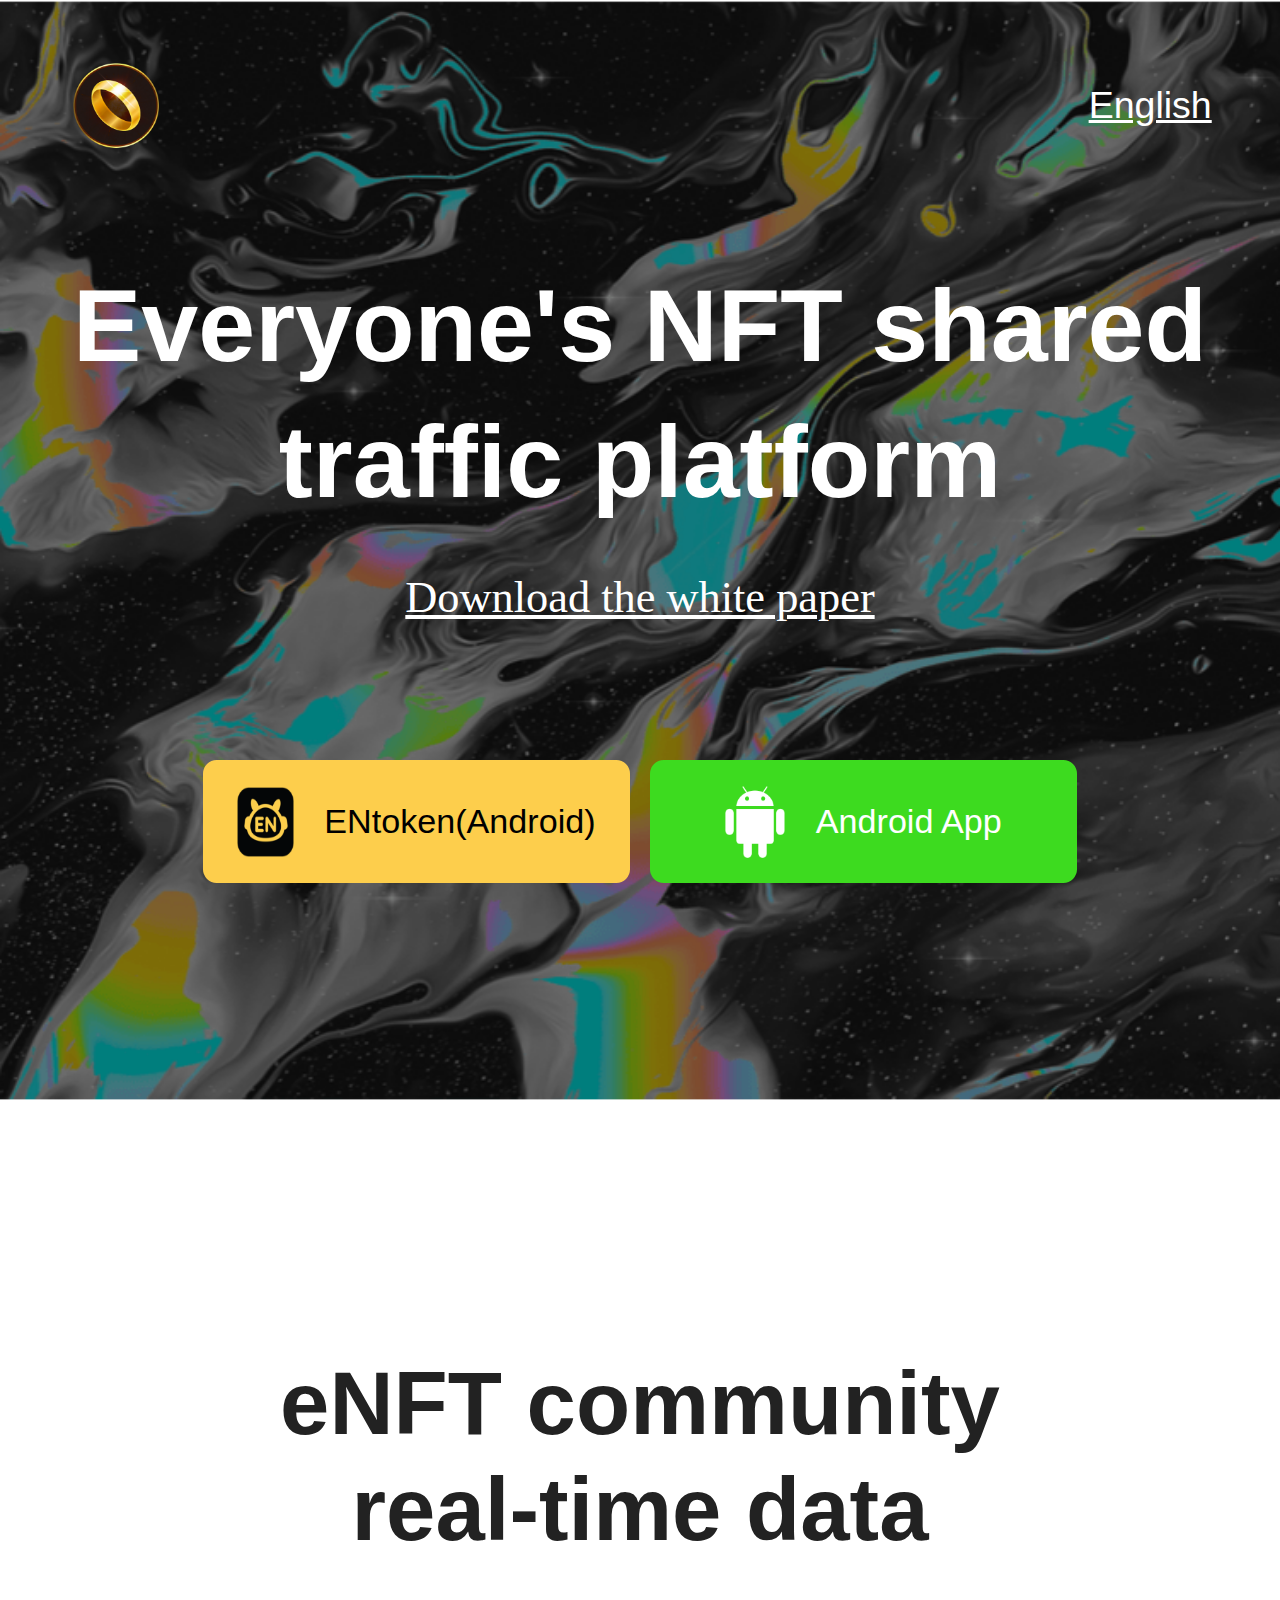
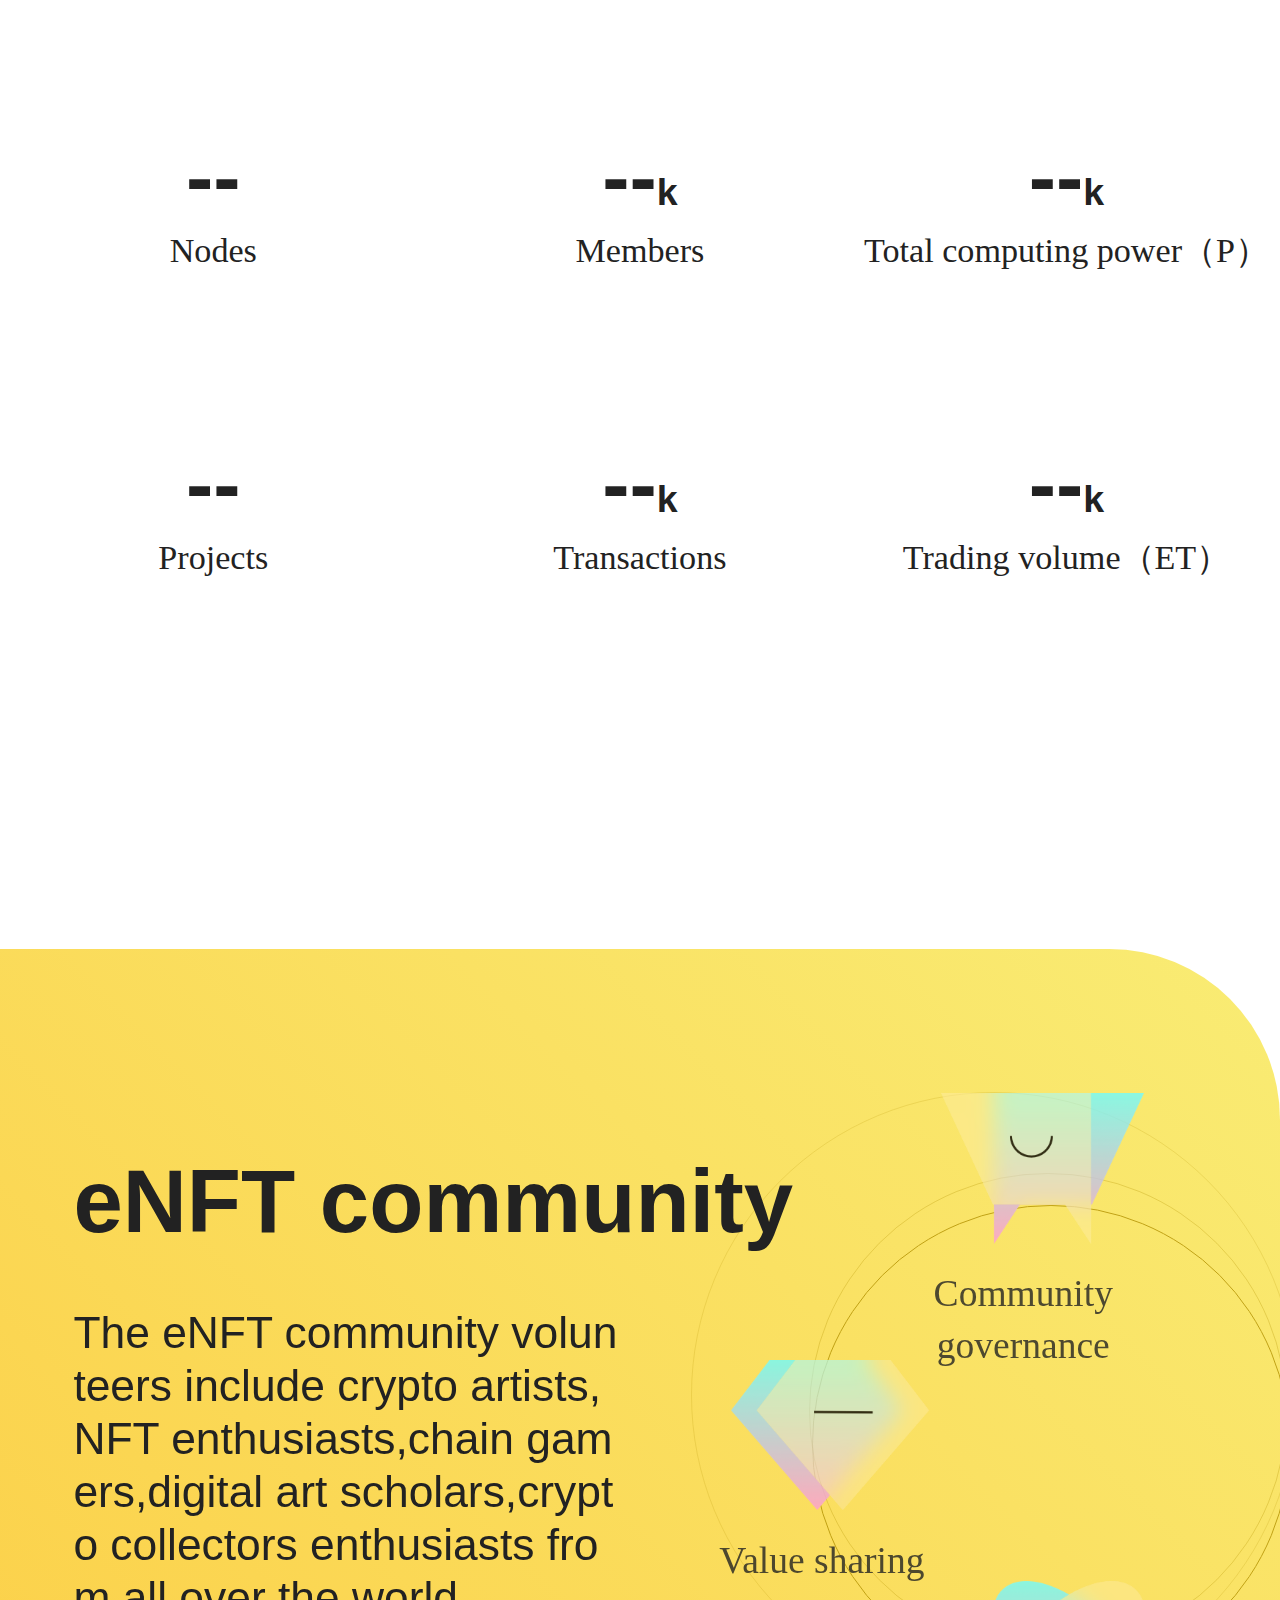
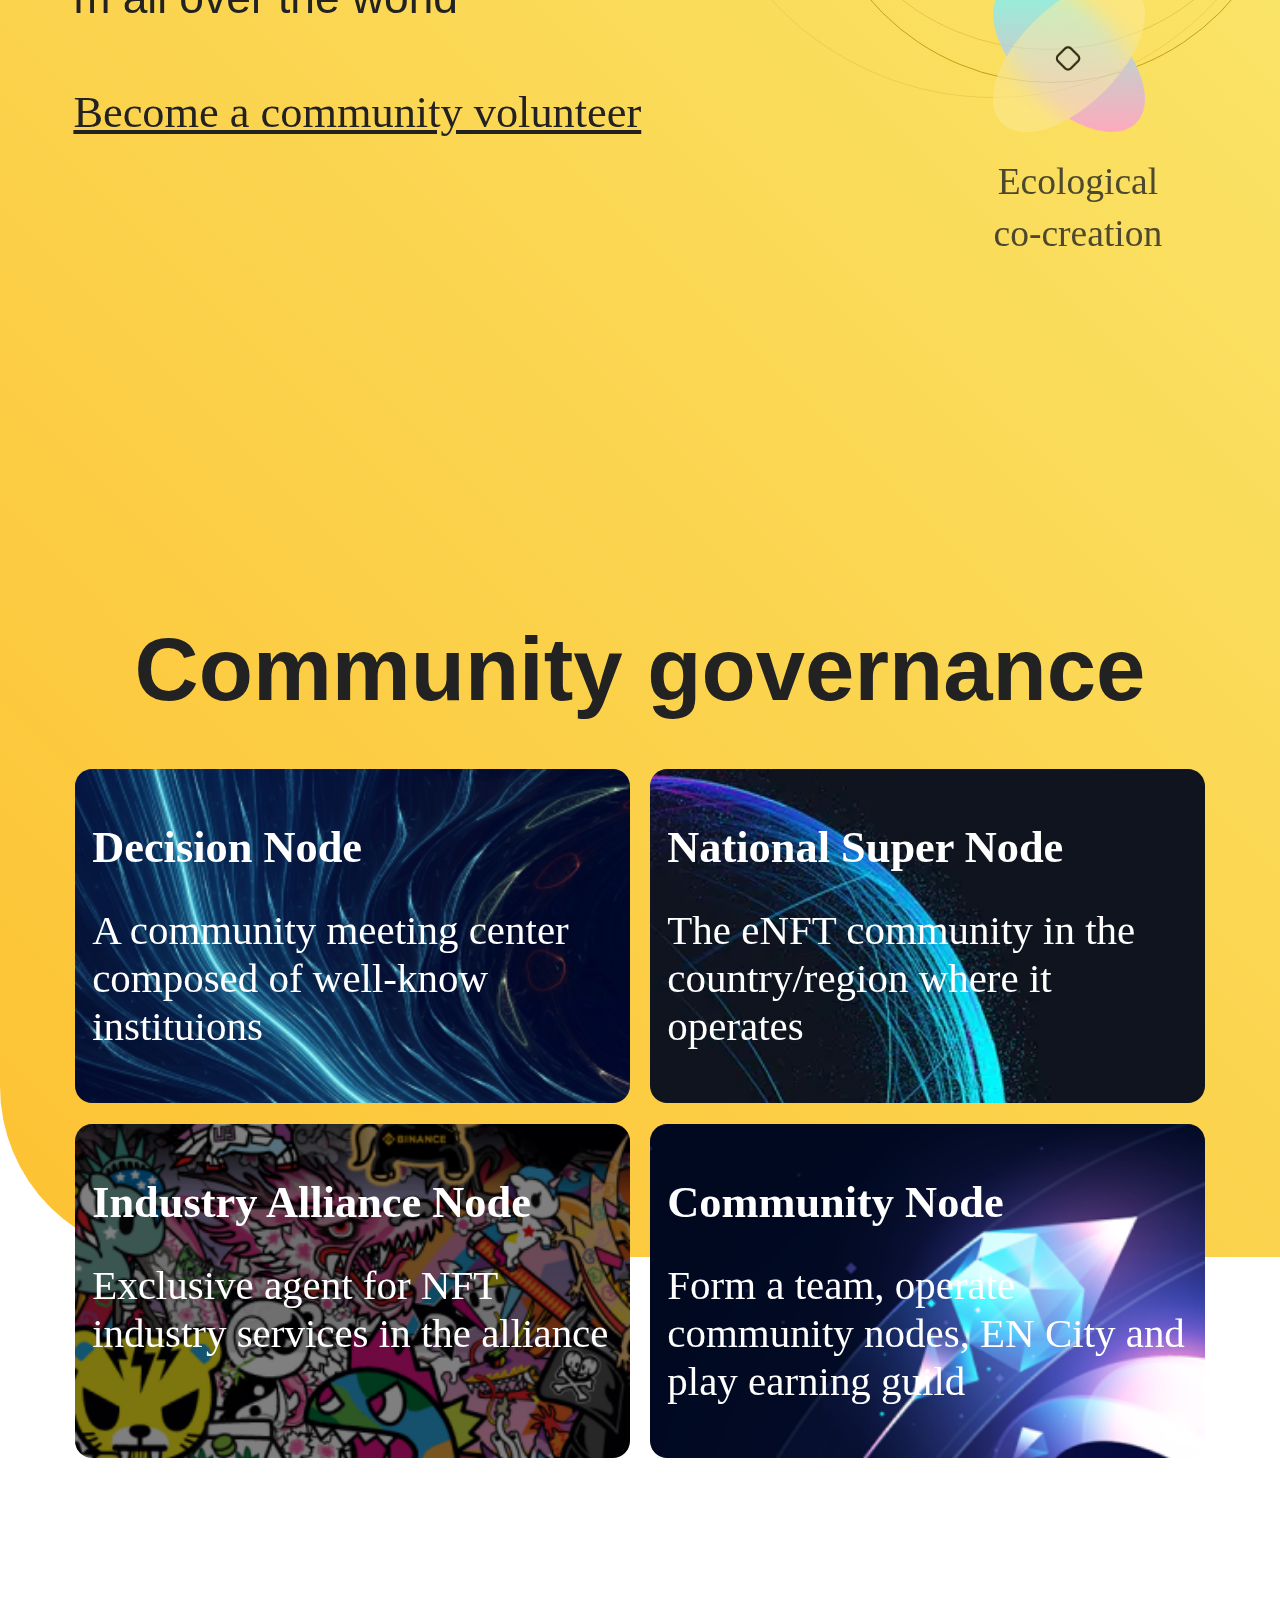
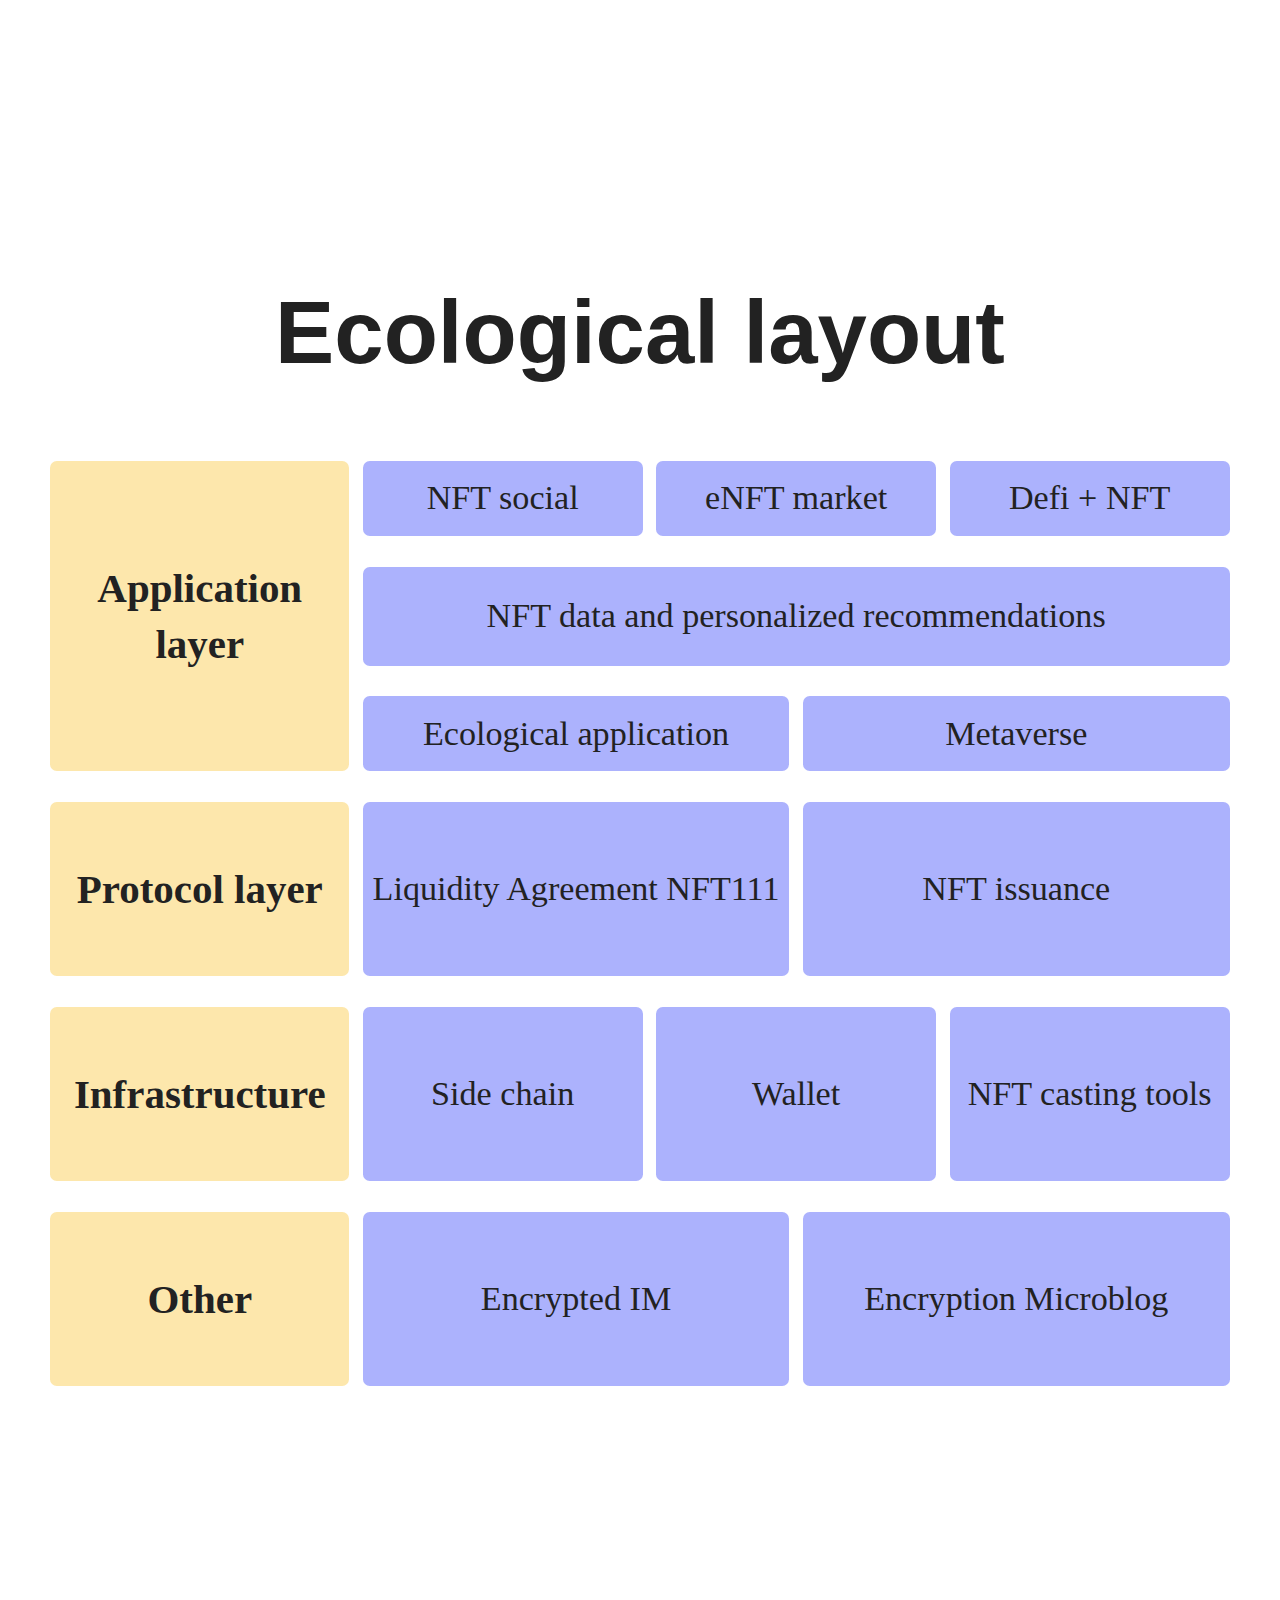
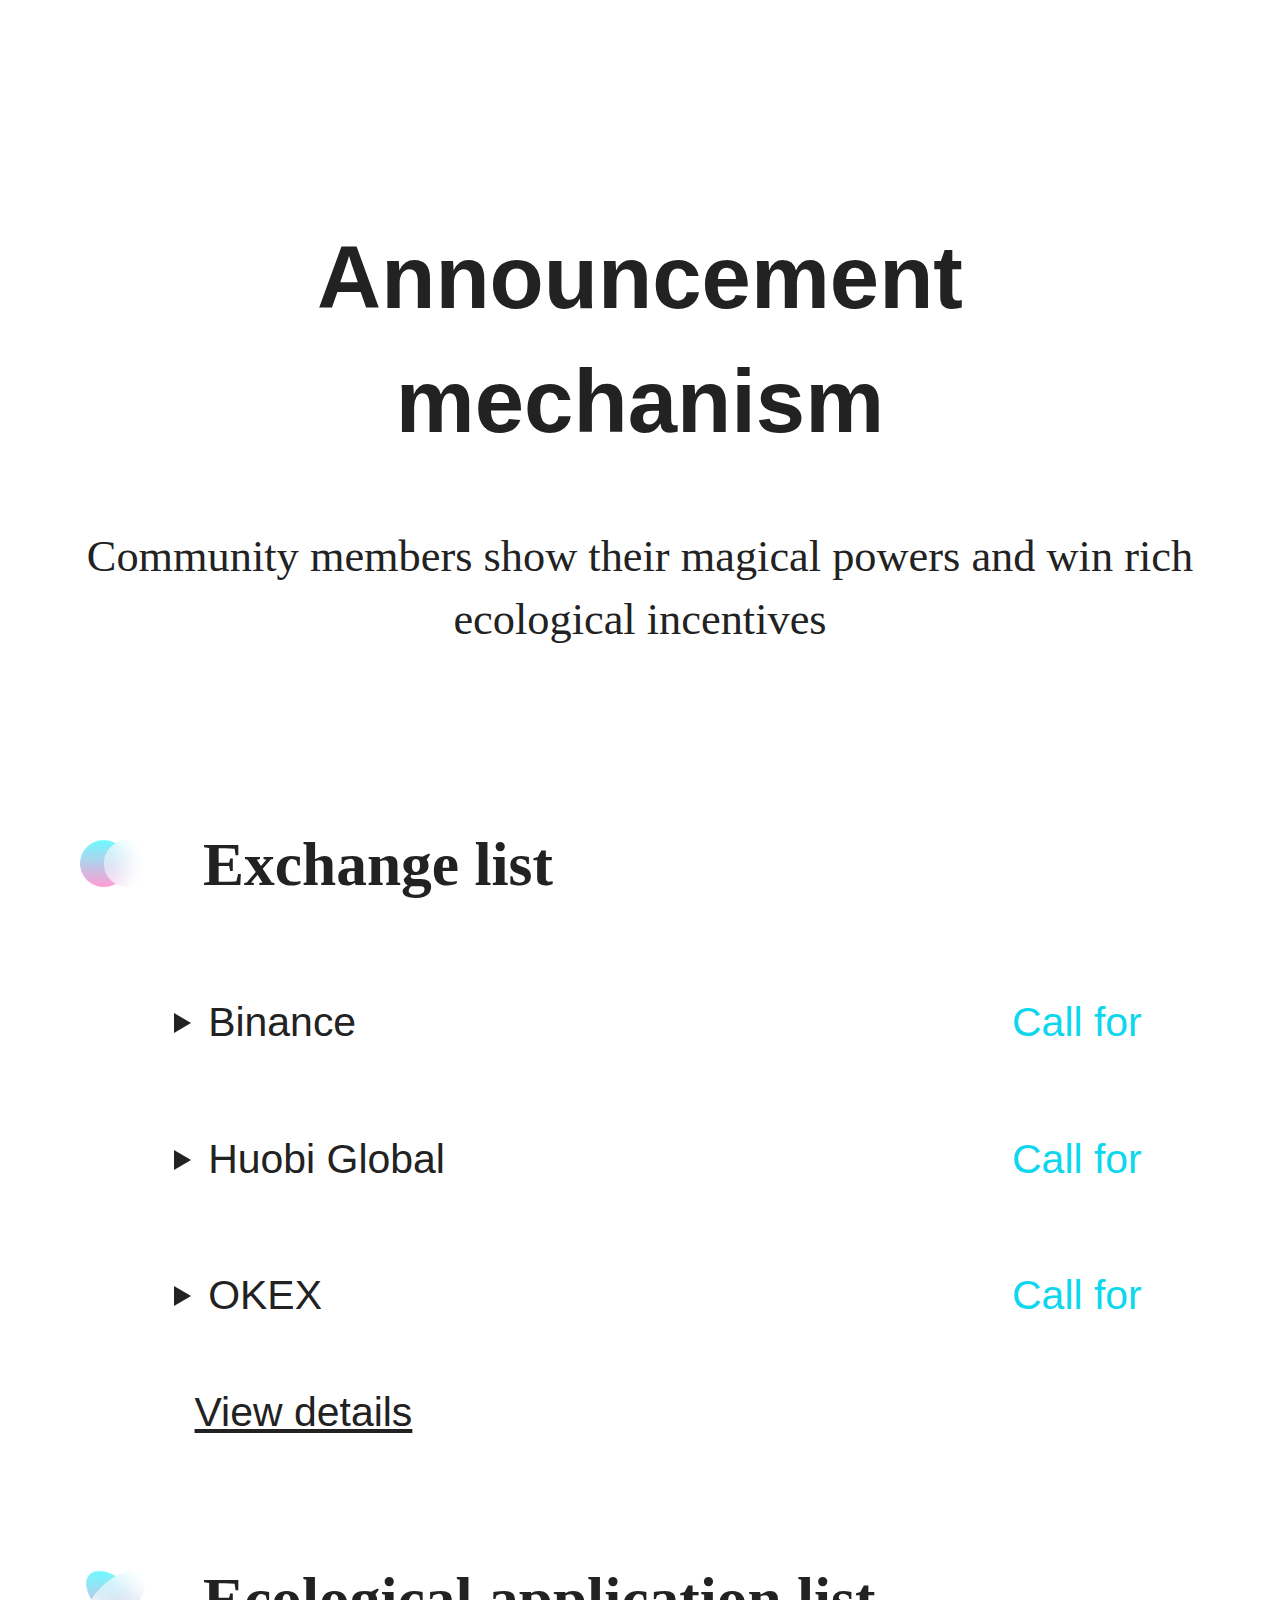
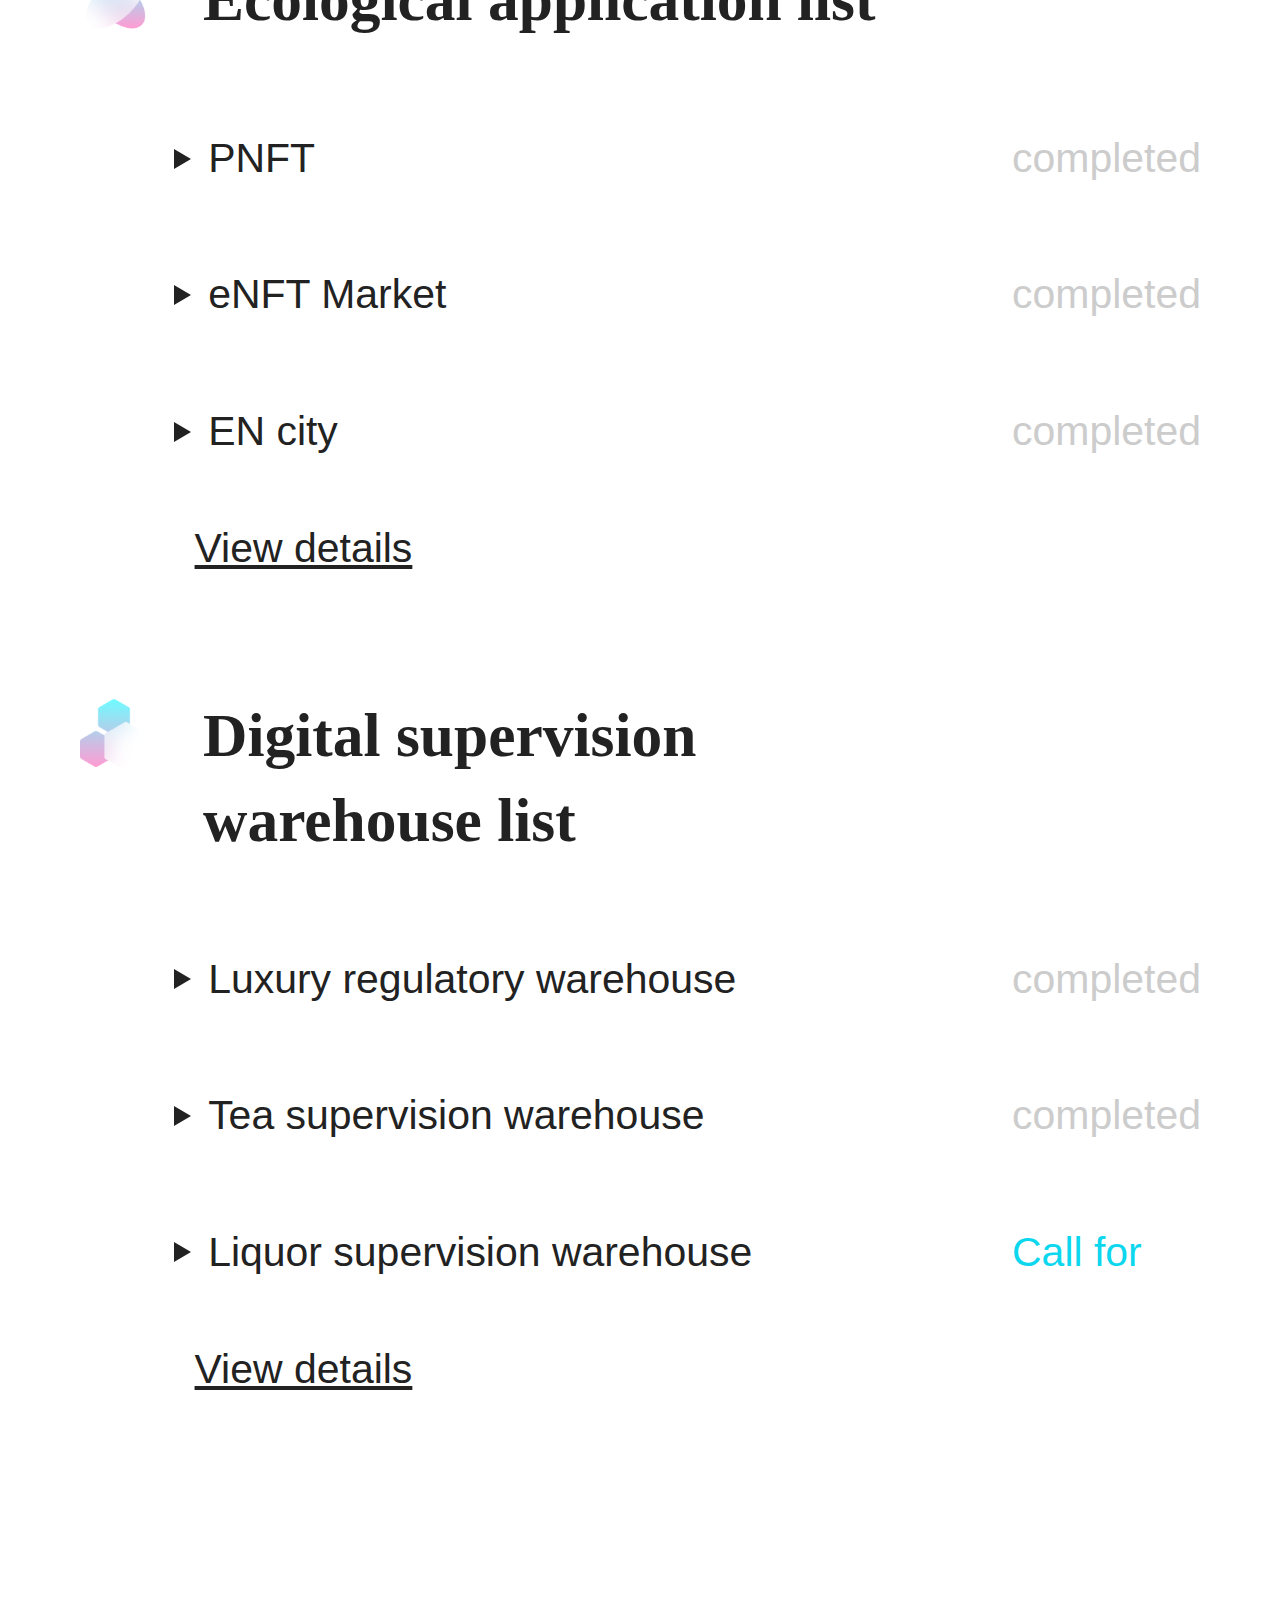
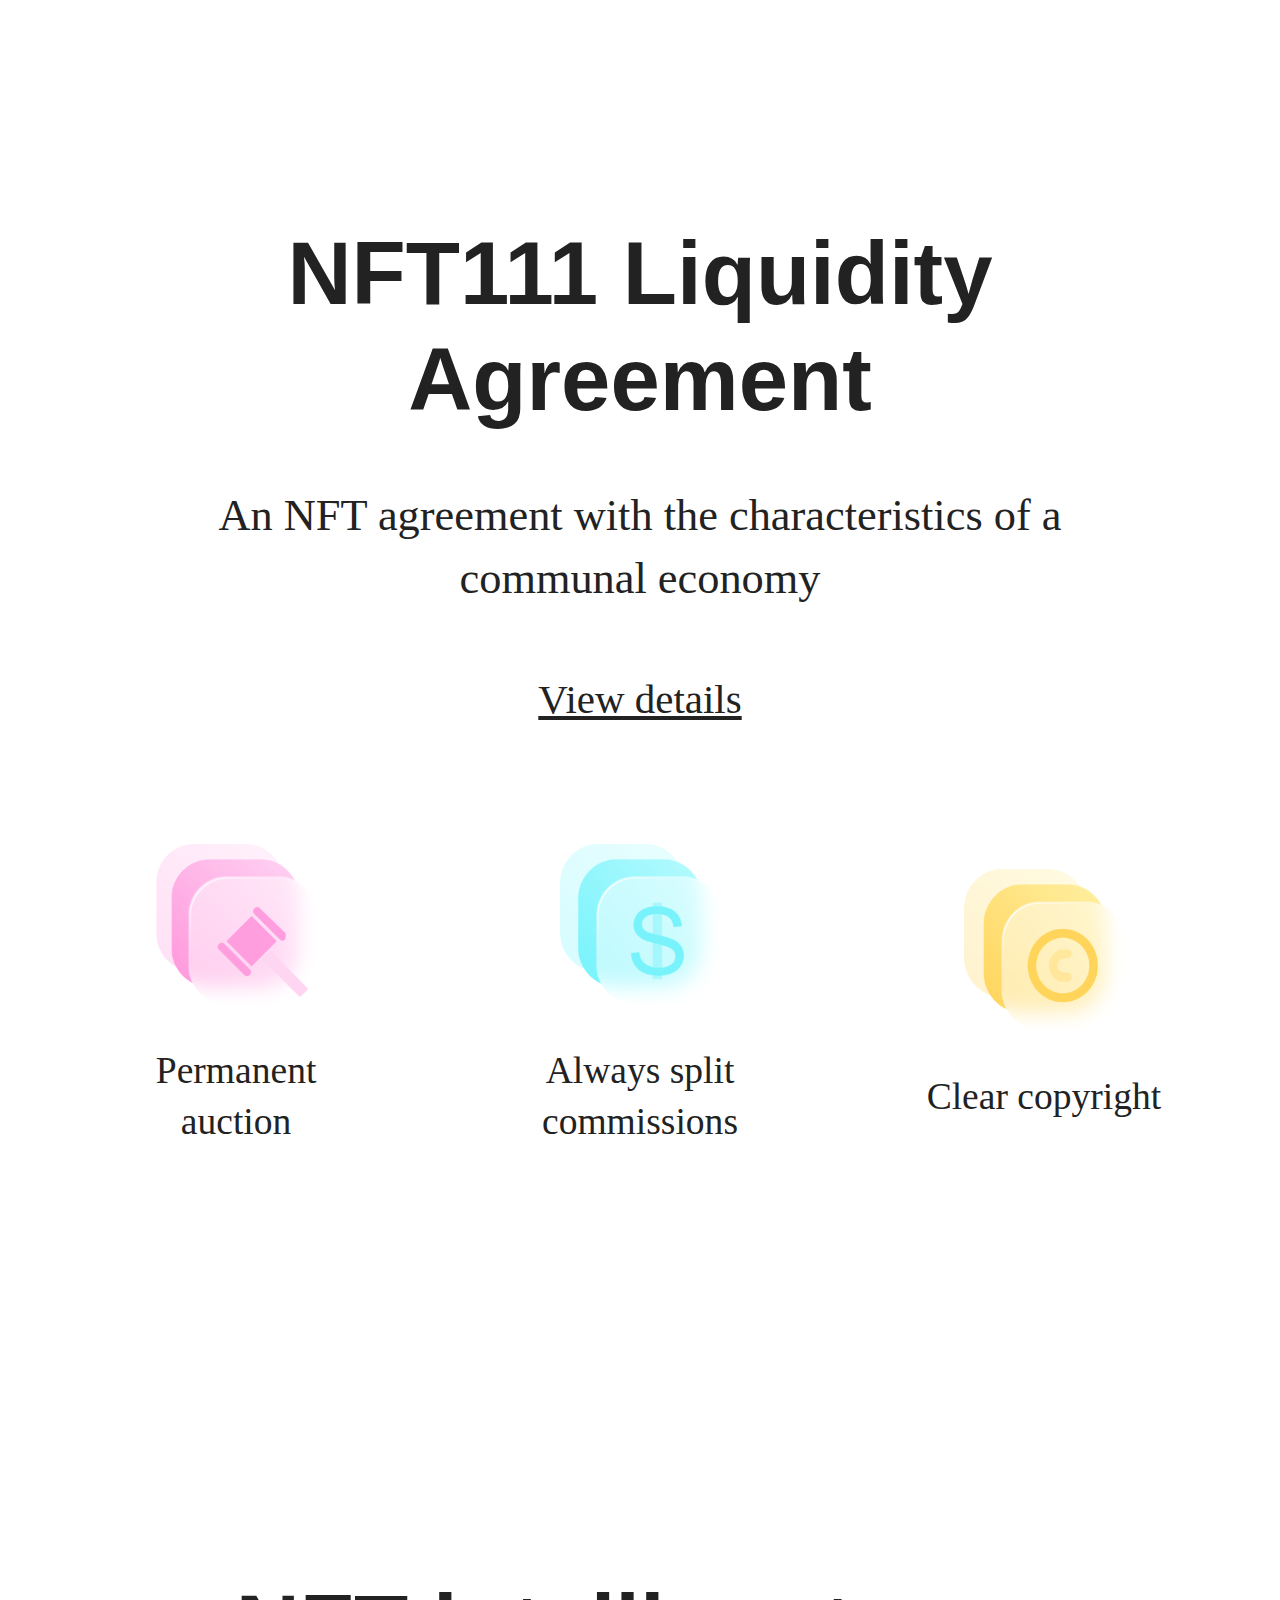
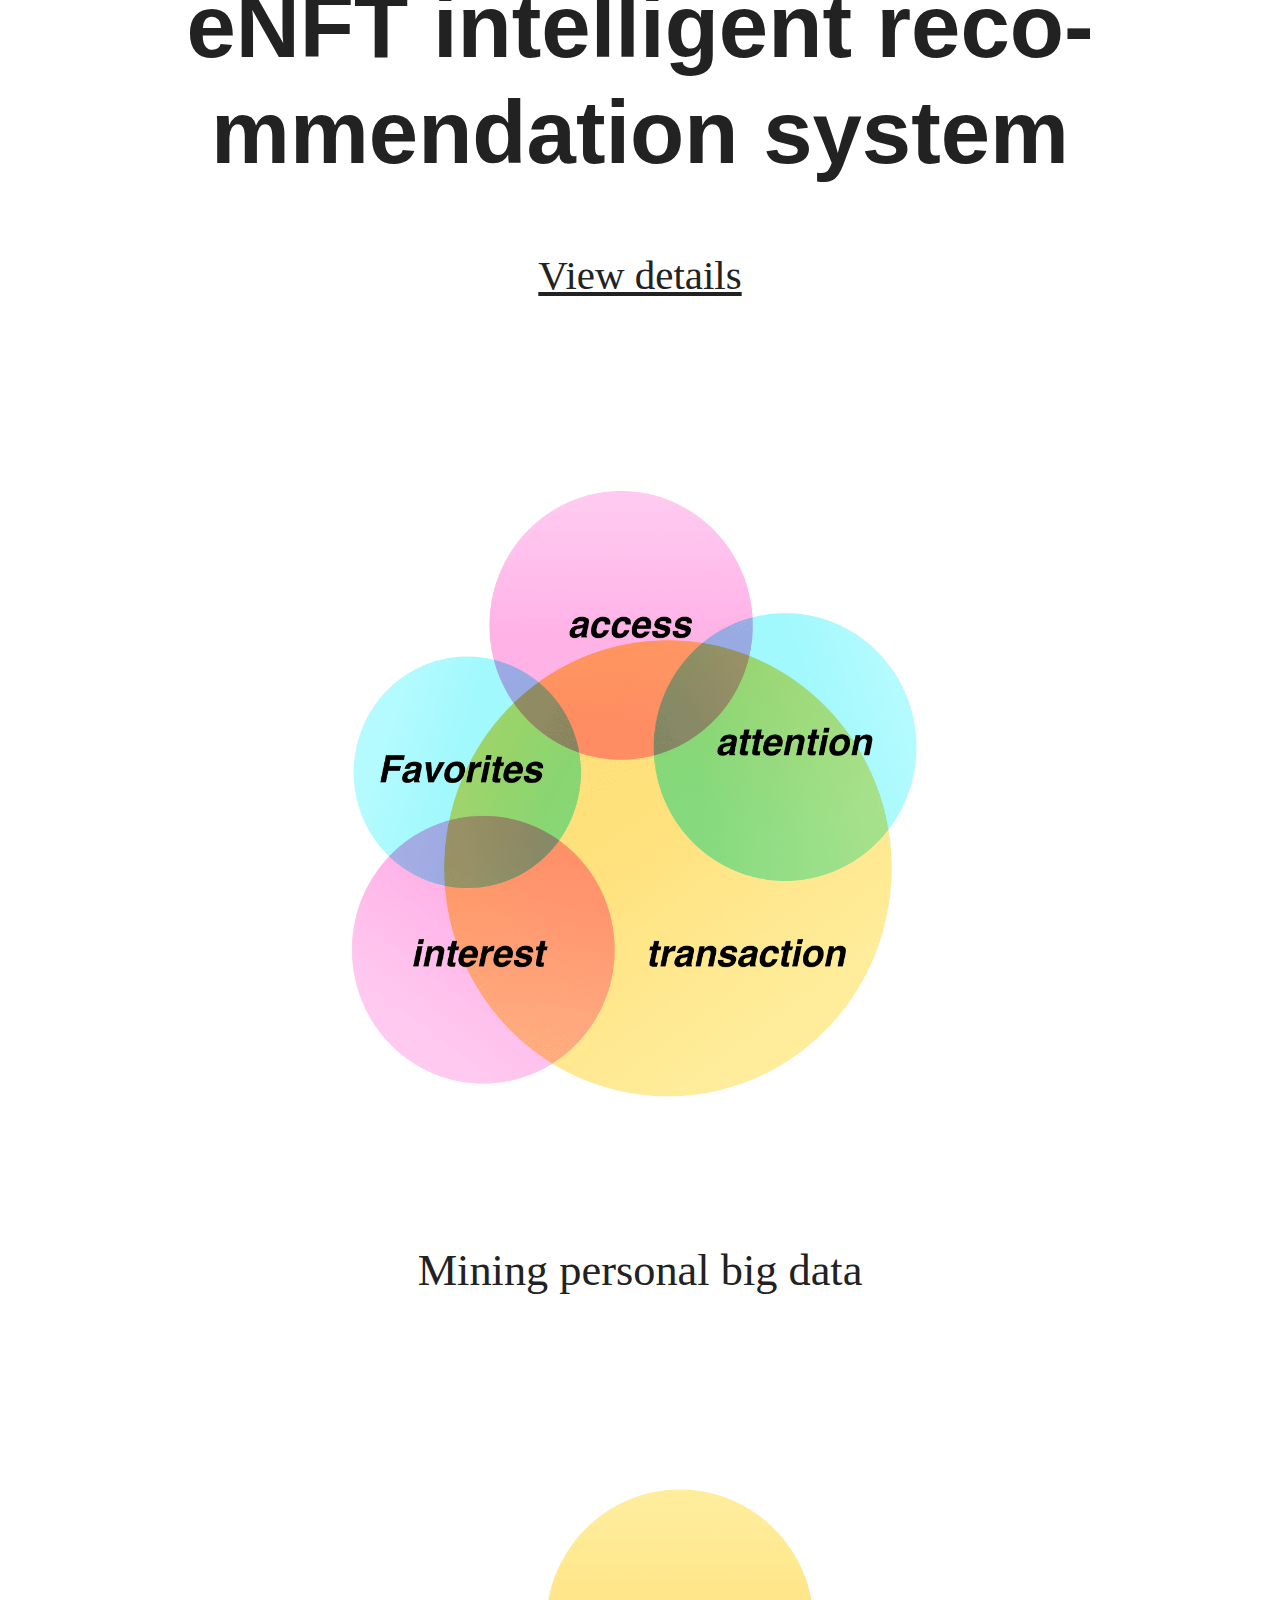
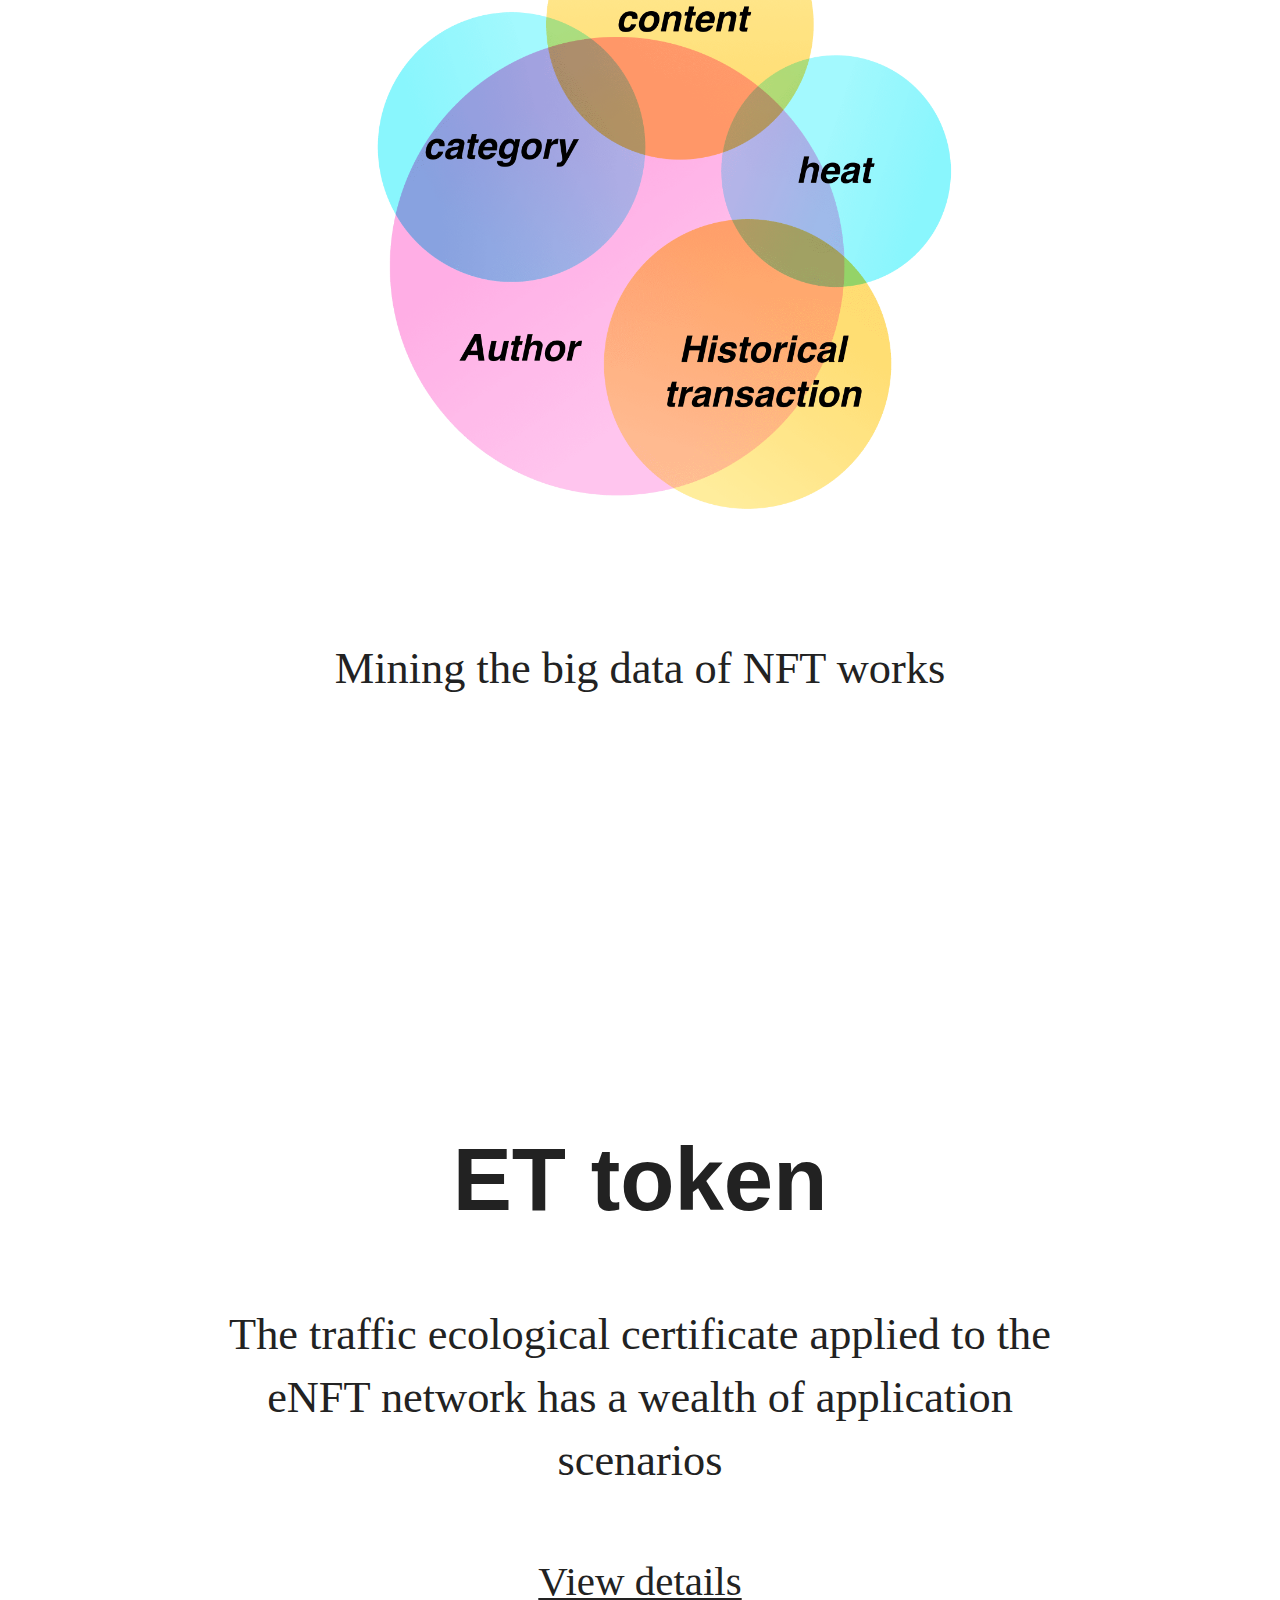
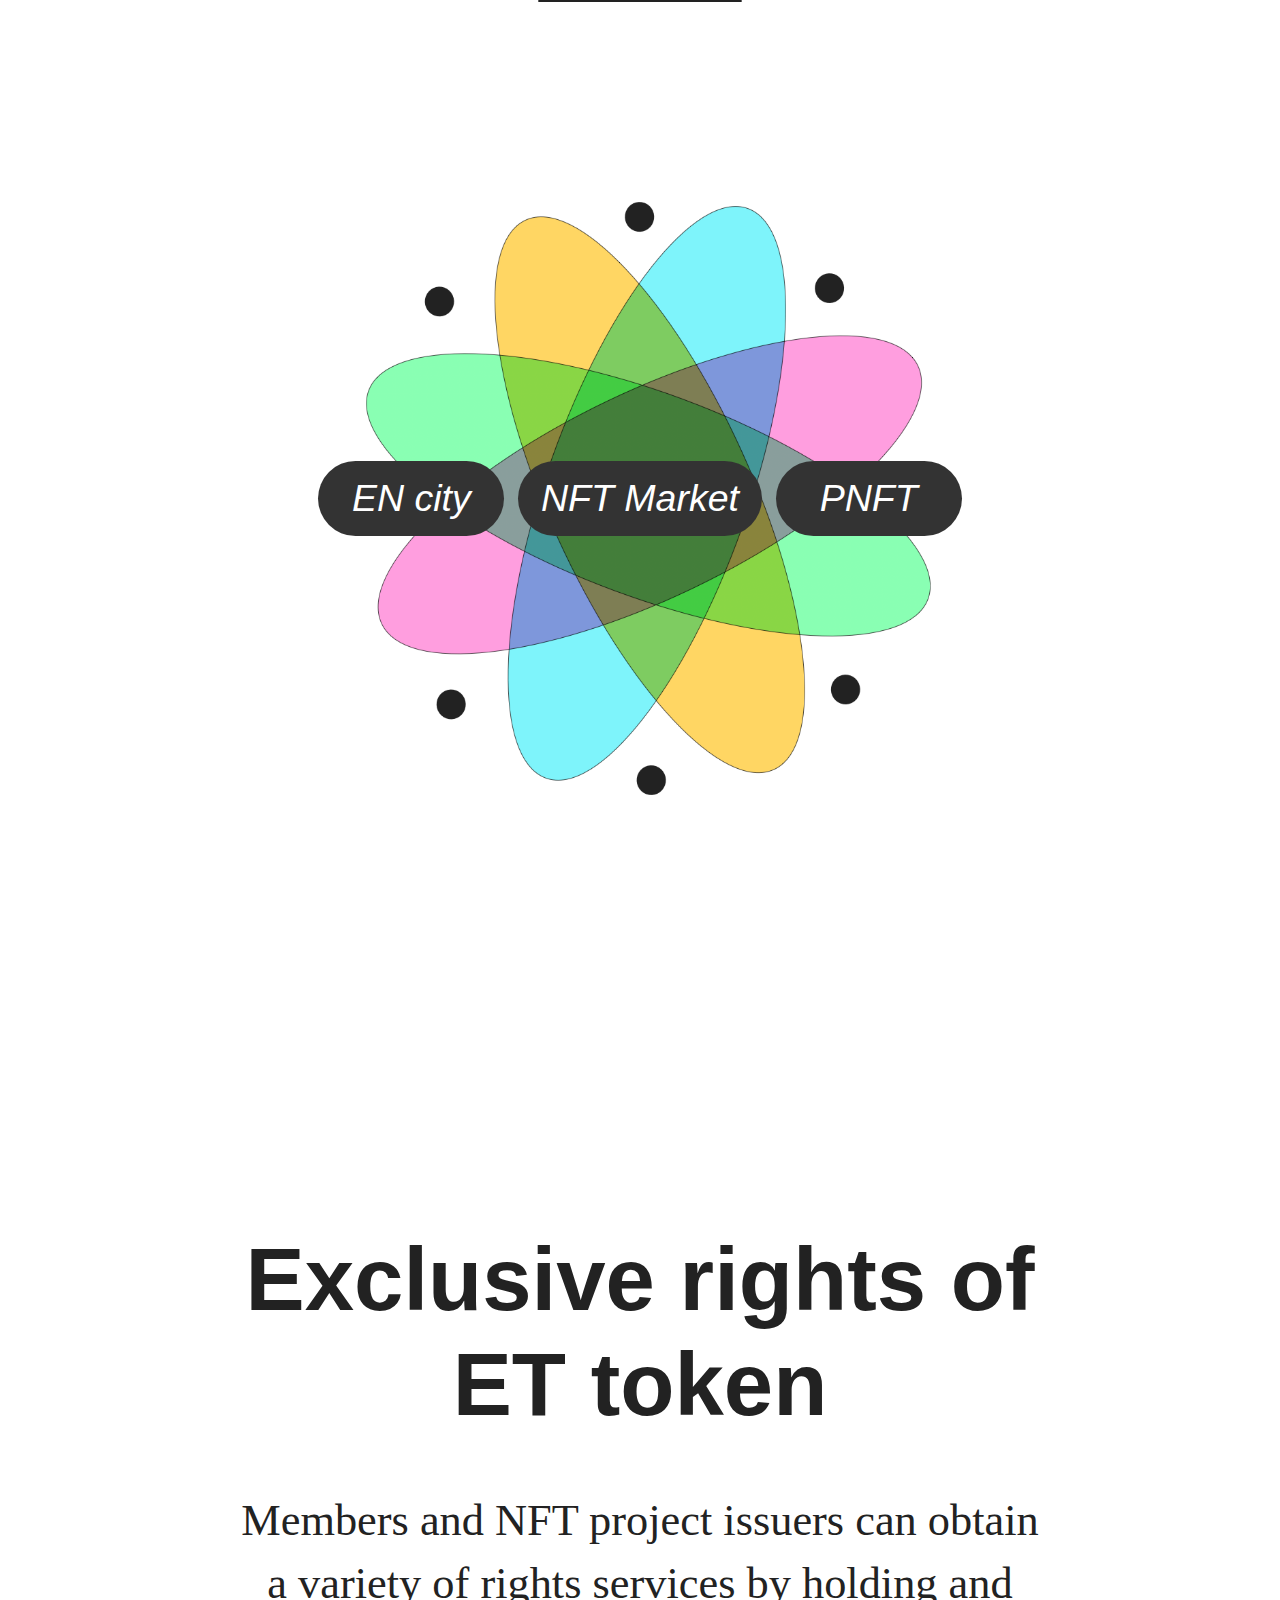
==== commit 820b3c72: "Add files via upload" ====
--- a/index.html
+++ b/index.html
@@ -1 +1 @@
-<!DOCTYPE html><html lang=""><head><meta charset="utf-8"><meta http-equiv="X-UA-Compatible" content="IE=edge"><meta name="viewport" content="width=device-width,initial-scale=1,maximum-scale=1,user-scalable=0"><link rel="icon" href="/favicon.ico"><title></title><link href="/css/chunk-vendors.cdd1fdf7.css" rel="preload" as="style"><link href="/css/index.9ab8e958.css" rel="preload" as="style"><link href="/js/chunk-vendors.f8fe5124.js" rel="preload" as="script"><link href="/js/index.dd29c953.js" rel="preload" as="script"><link href="/css/chunk-vendors.cdd1fdf7.css" rel="stylesheet"><link href="/css/index.9ab8e958.css" rel="stylesheet"></head><body><div id="app"></div><script src="/js/chunk-vendors.f8fe5124.js"></script><script src="/js/index.dd29c953.js"></script></body></html>+<!DOCTYPE html><html lang=""><head><meta charset="utf-8"><meta http-equiv="X-UA-Compatible" content="IE=edge"><meta name="viewport" content="width=device-width,initial-scale=1,maximum-scale=1,user-scalable=0"><link rel="icon" href="/favicon.ico"><title></title><link href="/css/chunk-vendors.cdd1fdf7.css" rel="preload" as="style"><link href="/css/index.ca967c9a.css" rel="preload" as="style"><link href="/js/chunk-vendors.f8fe5124.js" rel="preload" as="script"><link href="/js/index.fa0a219b.js" rel="preload" as="script"><link href="/css/chunk-vendors.cdd1fdf7.css" rel="stylesheet"><link href="/css/index.ca967c9a.css" rel="stylesheet"></head><body><div id="app"></div><script src="/js/chunk-vendors.f8fe5124.js"></script><script src="/js/index.fa0a219b.js"></script></body></html>--- a/css/index.ca967c9a.css
+++ b/css/index.ca967c9a.css
@@ -0,0 +1 @@
+.e_header[data-v-4d7b58e1]{padding-bottom:16.9333333333vw;background:#fff url(../img/header_bg.f910cde2.png) no-repeat scroll top;background-size:cover}.e_header .r0[data-v-4d7b58e1]{height:20.1333333333vw}.e_header .r0 .logo[data-v-4d7b58e1]{float:left;width:6.6666666667vw;height:6.6666666667vw;margin-top:4.9333333333vw;margin-left:5.7333333333vw}.e_header .r0 .lang[data-v-4d7b58e1]{float:right;height:4vw;margin-top:6.2666666667vw;margin-right:5.3333333333vw;font-size:2.9333333333vw;font-weight:400;color:#fff;line-height:4vw}.e_header .r1[data-v-4d7b58e1]{height:21.3333333333vw}.e_header .r1 .text[data-v-4d7b58e1]{width:auto;font-size:8vw;font-weight:700;color:#fff;line-height:10.6666666667vw;margin:0 auto}.e_header .r1 .text_zh[data-v-4d7b58e1]{width:auto}.e_header .r2[data-v-4d7b58e1]{margin-top:2.6666666667vw;text-align:center}.e_header .r2 .text[data-v-4d7b58e1]{font-size:3.4666666667vw;font-weight:400;color:#fff;line-height:4.9333333333vw}.e_header .r3[data-v-4d7b58e1]{margin-top:10.2666666667vw;padding:0 auto;display:flex;flex-direction:row;justify-content:center}.e_header .r3 .button[data-v-4d7b58e1]{display:flex;flex-direction:row;justify-content:center;align-items:center;width:33.3333333333vw;height:9.6vw;border-radius:1.0666666667vw}.e_header .r3 .button .text[data-v-4d7b58e1]{margin-left:2.4vw;font-size:2.6666666667vw;font-family:Helvetica;color:#fff;line-height:4.1333333333vw}.e_header .r3 .button[data-v-4d7b58e1]:first-child{background-color:#fdce4c}.e_header .r3 .button:first-child .text[data-v-4d7b58e1]{color:#000}.e_header .r3 .button:first-child .icon[data-v-4d7b58e1]{width:4.4vw;height:5.4666666667vw}.e_header .r3 .button[data-v-4d7b58e1]:nth-child(2){background-color:#3ddb1f;margin-left:1.6vw}.e_header .r3 .button:nth-child(2) .icon[data-v-4d7b58e1]{width:4.6666666667vw;height:5.6vw}.e_header .r2 a[data-v-4d7b58e1]{font-size:3.4666666667vw;font-family:PingFangSC-Regular,PingFang SC;font-weight:400;color:#fff;line-height:4.9333333333vw}.e_header .r2 a[data-v-4d7b58e1]:hover{color:#0cd7ee}.e_header .r2 a[data-v-4d7b58e1]:visited{color:#fff}.dropdown[data-v-4d7b58e1]{position:relative;display:inline-block}.dropdown>a[data-v-4d7b58e1]{font-size:2.9333333333vw;font-family:Helvetica;color:#fff;line-height:3.4666666667vw}.dropdown>a[data-v-4d7b58e1]:visited{color:#fff}.dropdown-content[data-v-4d7b58e1]{display:none;position:absolute;top:4.6666666667vw;right:0;background:#f1f1f1;border-radius:.5333333333vw;min-width:17.3333333333vw;box-shadow:0 1.0666666667vw 2.1333333333vw 0 rgba(0,0,0,.3)}.dropdown-content a[data-v-4d7b58e1]{display:block;padding:1.3333333333vw .6666666667vw;text-align:center;text-decoration:none;font-size:2.1333333333vw;font-family:PingFangSC-Regular,PingFang SC;font-weight:400;color:#000;line-height:2.9333333333vw}.dropdown-content a[data-v-4d7b58e1]:hover{background:hsla(0,0%,80%,.8);border:none}.dropdown:hover .dropdown-content[data-v-4d7b58e1]{display:block}.e_runtime[data-v-c7a68bb4]{padding-bottom:16.1333333333vw}.e_runtime .head[data-v-c7a68bb4]{margin:auto;width:68.5333333333vw;padding-top:19.6vw;font-size:6.9333333333vw;font-family:Helvetica-Bold,Helvetica;font-weight:700;color:#222;line-height:8.2666666667vw}.e_runtime .head_zh[data-v-c7a68bb4]{width:auto}.e_runtime .grid[data-v-c7a68bb4]{margin-top:12.9333333333vw;height:calc(100% - 42.26667vw);display:grid;grid-template-columns:repeat(3,33.33%);grid-template-rows:repeat(2,24vw);grid-row-gap:0;grid-column-gap:0}.e_runtime .grid .cell .v[data-v-c7a68bb4]{font-size:6.4vw;font-family:Helvetica-Bold,Helvetica;font-weight:700;color:#222;line-height:7.7333333333vw}.e_runtime .grid .cell .k[data-v-c7a68bb4]{font-size:2.6666666667vw;font-family:PingFangSC-Regular,PingFang SC;font-weight:400;color:#222;line-height:3.7333333333vw}.e_runtime .grid .cell .unit[data-v-c7a68bb4]{font-size:2.9333333333vw;font-family:Helvetica;color:#222;line-height:3.4666666667vw}.e_community[data-v-2d9aa9be]{height:163.73333vw}.e_community .bg[data-v-2d9aa9be]{position:absolute;width:100%;height:149.0666666667vw;background:linear-gradient(225deg,#f9ec74,#fdc233 99%,#fdc233);border-radius:0 13.3333333333vw 0 13.3333333333vw}.e_community .bg .circle0[data-v-2d9aa9be]{position:absolute;width:90.2666666667vw;height:90.2666666667vw;opacity:.35;top:17.3333333333vw;left:-8vw;border-radius:45.13333vw;border:1px solid #b29100}.e_community .bg .circle1[data-v-2d9aa9be]{position:absolute;width:47.3333333333vw;height:47.3333333333vw;top:11.2vw;right:-1.3333333333vw;opacity:.2;border-radius:23.66667vw;border:1px solid #b29100}.e_community .bg .circle2[data-v-2d9aa9be]{top:17.4666666667vw;right:-.5333333333vw;opacity:.3}.e_community .bg .circle2[data-v-2d9aa9be],.e_community .bg .circle3[data-v-2d9aa9be]{position:absolute;width:37.3333333333vw;height:37.3333333333vw;border-radius:18.66667vw;border:1px solid #b29100}.e_community .bg .circle3[data-v-2d9aa9be]{top:20vw;right:-.8vw;opacity:.8}.e_community .bg .circle3 .item[data-v-2d9aa9be]{position:absolute;pointer-events:none;cursor:pointer;width:18.6666666667vw}.e_community .bg .circle3 .item .text[data-v-2d9aa9be]{margin-top:1.6vw;font-size:2.9333333333vw;font-family:PingFangSC-Regular,PingFang SC;font-weight:400;text-align:center;color:#222;line-height:4vw;user-select:none;word-break:keep-all}.e_community .bg .circle3 .item.--item0[data-v-2d9aa9be]{left:8.5333333333vw;top:-8.8vw}.e_community .bg .circle3 .item.--item0 img[data-v-2d9aa9be]{width:15.8666666667vw;height:11.7333333333vw}.e_community .bg .circle3 .item.--item0 .text[data-v-2d9aa9be]{width:15.7333333333vw}.e_community .bg .circle3 .item.--item0 .text_zh[data-v-2d9aa9be]{width:auto}.e_community .bg .circle3 .item.--item1[data-v-2d9aa9be]{left:-8vw;top:12vw}.e_community .bg .circle3 .item.--item1 img[data-v-2d9aa9be]{width:15.4666666667vw;height:11.7333333333vw}.e_community .bg .circle3 .item.--item1 .text[data-v-2d9aa9be]{width:17.3333333333vw}.e_community .bg .circle3 .item.--item1 .text_zh[data-v-2d9aa9be]{width:auto}.e_community .bg .circle3 .item.--item2[data-v-2d9aa9be]{left:10.6666666667vw;top:29.3333333333vw}.e_community .bg .circle3 .item.--item2 img[data-v-2d9aa9be]{width:11.8666666667vw;height:11.7333333333vw}.e_community .bg .circle3 .item.--item2 .text[data-v-2d9aa9be]{width:20vw}.e_community .bg .circle3 .item.--item2 .text_zh[data-v-2d9aa9be]{width:auto}.e_community .body[data-v-2d9aa9be]{position:absolute;width:100%}.e_community .body .enft[data-v-2d9aa9be]{text-align:left;padding-left:5.7333333333vw}.e_community .body .enft .title[data-v-2d9aa9be]{margin-top:15.6vw;font-size:6.9333333333vw;font-family:Helvetica-Bold,Helvetica;font-weight:700;color:#222;line-height:8.2666666667vw}.e_community .body .enft .desc[data-v-2d9aa9be]{margin-top:4.1333333333vw;width:43.3333333333vw;font-size:3.4666666667vw;font-family:Helvetica;color:#222;line-height:4.1333333333vw;word-break:break-all}.e_community .body .enft .join[data-v-2d9aa9be]{margin-top:4.4vw;font-size:3.4666666667vw;font-family:PingFangSC-Regular,PingFang SC;font-weight:400;color:#222;line-height:4.9333333333vw}.e_community .body .enft_manage[data-v-2d9aa9be]{padding:0 auto}.e_community .body .enft_manage .title[data-v-2d9aa9be]{margin-top:36.2666666667vw;height:9.7333333333vw;font-size:6.9333333333vw;font-family:Helvetica-Bold,Helvetica;font-weight:700;color:#222;line-height:9.7333333333vw}.e_community .body .enft_manage .items[data-v-2d9aa9be]{margin-top:2.8vw;height:66.6666666667vw;display:grid;grid-template-columns:repeat(2,43.3333333333vw);grid-template-rows:repeat(2,26.1333333333vw);grid-row-gap:1.6vw;grid-column-gap:1.6vw;justify-content:center}.e_community .body .enft_manage .items .item[data-v-2d9aa9be]{text-align:left;padding-left:1.3333333333vw;padding-right:1.3333333333vw;padding-top:3.4666666667vw;border-radius:1.3333333333vw}.e_community .body .enft_manage .items .line0[data-v-2d9aa9be]{font-size:3.4666666667vw;font-family:PingFang-SC-Semibold,PingFang-SC;font-weight:600;color:#fff;line-height:5.3333333333vw}.e_community .body .enft_manage .items .line1[data-v-2d9aa9be]{margin-top:2vw;font-size:3.2vw;font-family:PingFangSC-Regular,PingFang SC;font-weight:400;color:#fff;line-height:3.7333333333vw}.e_community .body .enft_manage .items .item.--item0[data-v-2d9aa9be]{background:#fff url(../img/e_community_manage0@2x.e9b2025c.png) no-repeat 50%;background-size:cover}.e_community .body .enft_manage .items .item.--item1[data-v-2d9aa9be]{background:#fff url(../img/e_community_manage1@2x.9308f36f.png) no-repeat 50%;background-size:cover}.e_community .body .enft_manage .items .item.--item2[data-v-2d9aa9be]{background:#fff url(../img/e_community_manage2@2x.e7cee750.png) no-repeat 50%;background-size:cover}.e_community .body .enft_manage .items .item.--item3[data-v-2d9aa9be]{background:#fff url(../img/e_community_manage3@2x.50aeda82.png) no-repeat 50%;background-size:cover}.title[data-v-33f202ea]{font-size:6.9333333333vw;font-family:Helvetica-Bold,Helvetica;font-weight:700;color:#222;line-height:9.7333333333vw}.body[data-v-33f202ea]{margin-top:5.0666666667vw;display:grid;grid-template-columns:23.3333333333vw 10.4vw 10.4vw 10.4vw 10.4vw 10.4vw 10.4vw;grid-template-rows:5.8666666667vw 7.7333333333vw 5.8666666667vw 13.6vw 13.6vw 13.6vw;grid-row-gap:2.4vw;grid-column-gap:1.0666666667vw;justify-content:center}.cell[data-v-33f202ea]{display:flex;justify-content:center;align-items:center}.cell.--cell0[data-v-33f202ea]{grid-row-start:span 3}.cell.--cell1[data-v-33f202ea],.cell.--cell2[data-v-33f202ea],.cell.--cell3[data-v-33f202ea]{grid-column-start:span 2}.cell.--cell4[data-v-33f202ea]{grid-column-start:span 6}.cell.--cell5[data-v-33f202ea],.cell.--cell6[data-v-33f202ea],.cell.--cell8[data-v-33f202ea],.cell.--cell9[data-v-33f202ea]{grid-column-start:span 3}.cell.--cell11[data-v-33f202ea],.cell.--cell12[data-v-33f202ea],.cell.--cell13[data-v-33f202ea]{grid-column-start:span 2}.cell.--cell15[data-v-33f202ea],.cell.--cell16[data-v-33f202ea]{grid-column-start:span 3}.cell.--cell0[data-v-33f202ea],.cell.--cell7[data-v-33f202ea],.cell.--cell10[data-v-33f202ea],.cell.--cell14[data-v-33f202ea]{background:#fde7ac;border-radius:.5333333333vw;font-size:3.2vw;font-family:PingFang-SC-Semibold,PingFang-SC;font-weight:600;color:#222;line-height:4.4vw}.cell.--cell1[data-v-33f202ea],.cell.--cell2[data-v-33f202ea],.cell.--cell3[data-v-33f202ea],.cell.--cell4[data-v-33f202ea],.cell.--cell5[data-v-33f202ea],.cell.--cell6[data-v-33f202ea],.cell.--cell8[data-v-33f202ea],.cell.--cell9[data-v-33f202ea],.cell.--cell11[data-v-33f202ea],.cell.--cell12[data-v-33f202ea],.cell.--cell13[data-v-33f202ea],.cell.--cell15[data-v-33f202ea],.cell.--cell16[data-v-33f202ea]{background:#acb2fd;border-radius:.5333333333vw;font-size:2.6666666667vw;font-family:PingFangSC-Regular,PingFang SC;font-weight:400;color:#222;line-height:3.7333333333vw}.bg[data-v-86101dba]{position:relative}.bg .circle[data-v-86101dba]{position:absolute;z-index:-1;width:90.1333333333vw;height:90.1333333333vw;left:-4vw;border-radius:45.0666666667vw;opacity:.25;border:1px solid #adadad}.content .title[data-v-86101dba]{padding-top:.2666666667vw;margin:auto;width:52.4vw;font-size:6.9333333333vw;font-family:Helvetica-Bold,Helvetica;font-weight:700;color:#222;line-height:9.7333333333vw}.content .title_zh[data-v-86101dba]{width:auto}.content .sub_title[data-v-86101dba]{margin:0 auto;margin-top:4.6666666667vw;width:86.6666666667vw;font-size:3.4666666667vw;font-family:PingFangSC-Regular,PingFang SC;font-weight:400;color:#222;line-height:4.9333333333vw}.content .sub_title_zh[data-v-86101dba]{width:auto}.content .category_list .category[data-v-86101dba]{margin-top:9.3333333333vw}.content .category_list .category .header[data-v-86101dba]{display:flex;flex-direction:row;justify-content:flex-start;align-items:flex-start;min-height:6.6666666667vw}.content .category_list .category .header img[data-v-86101dba]{margin-left:6.2666666667vw;margin-top:.5333333333vw}.content .category_list .category .header .name[data-v-86101dba]{margin-left:4vw;text-align:left;font-size:4.8vw;font-family:PingFang-SC-Semibold,PingFang-SC;font-weight:600;color:#222;line-height:6.6666666667vw}.content .category_list .category .item[data-v-86101dba]{display:flex;flex-direction:row;justify-content:flex-start;align-items:center;height:8vw;margin-top:2.6666666667vw}.content .category_list .category .item .triangle_right[data-v-86101dba]{margin-left:13.6vw;width:0;height:0;border-top:.8vw solid transparent;border-left:1.3333333333vw solid #222;border-bottom:.8vw solid transparent}.content .category_list .category .item .name[data-v-86101dba]{flex:3;margin-left:1.3333333333vw;text-align:left;font-size:3.2vw;font-family:Helvetica;color:#222;line-height:3.8666666667vw}.content .category_list .category .item .status[data-v-86101dba]{flex:1;text-align:left;font-size:3.2vw;font-family:Helvetica;color:#ccc;line-height:3.8666666667vw}.content .category_list .category .item .--in_progress[data-v-86101dba]{color:#0cd7ee}.content .category_list .category .more[data-v-86101dba]{text-align:left;margin-top:3.2vw;height:3.8666666667vw;font-size:3.2vw;font-family:Helvetica;color:#222;line-height:3.8666666667vw}.content .category_list .category .more a[data-v-86101dba]{margin-left:15.2vw}.content .category_list .category:last-child .header .name[data-v-86101dba]{width:46.6666666667vw}.content .category_list>.category[data-v-86101dba]:first-child{margin-top:13.3333333333vw}.content .category_list>.category:first-child .header>img[data-v-86101dba],.content .category_list>.category:nth-child(2) .header>img[data-v-86101dba],.content .category_list>.category:nth-child(3) .header>img[data-v-86101dba]{width:5.6vw;height:5.6vw}.content .category_list .item_list .item[data-v-86101dba]:first-child{margin-top:5.0666666667vw}.e_protocol .title[data-v-a01accea]{margin:auto;width:70.9333333333vw;font-size:6.9333333333vw;font-family:Helvetica-Bold,Helvetica;font-weight:700;color:#222;line-height:8.2666666667vw}.e_protocol .title_zh[data-v-a01accea]{width:auto}.e_protocol .sub_title[data-v-a01accea]{margin:auto;margin-top:4vw;width:73.3333333333vw;font-size:3.4666666667vw;font-family:PingFangSC-Regular,PingFang SC;font-weight:400;color:#222;line-height:4.9333333333vw}.e_protocol .sub_title_zh[data-v-a01accea]{width:auto}.e_protocol .more[data-v-a01accea]{margin-top:4.8vw;height:4.4vw;font-size:3.2vw;font-family:PingFangSC-Regular,PingFang SC;font-weight:400;color:#222;line-height:4.4vw}.e_protocol .items[data-v-a01accea]{margin-top:9.0666666667vw;padding:0 2.6666666667vw;display:flex;flex-direction:row;justify-content:space-around;align-items:center}.e_protocol .items .item[data-v-a01accea]{display:flex;flex-direction:column;align-items:center}.e_protocol .items .item img[data-v-a01accea]{width:12.5333333333vw;height:12.5333333333vw}.e_protocol .items .item .text[data-v-a01accea]{margin-top:3.2vw;width:20vw;font-size:2.9333333333vw;font-family:PingFangSC-Regular,PingFang SC;font-weight:400;color:#222;line-height:4vw}.e_protocol .items .item .text_zh[data-v-a01accea]{width:auto}.e_recommend .title[data-v-32da0f62]{margin:auto;width:70.9333333333vw;font-size:6.9333333333vw;font-family:Helvetica-Bold,Helvetica;font-weight:700;color:#222;line-height:8.2666666667vw}.e_recommend .title_zh[data-v-32da0f62]{width:auto}.e_recommend .more[data-v-32da0f62]{margin-top:4.8vw;height:4.4vw;font-size:3.2vw;font-family:PingFangSC-Regular,PingFang SC;font-weight:400;color:#222;line-height:4.4vw}.e_recommend .items .item[data-v-32da0f62],.e_recommend .items[data-v-32da0f62]{display:flex;flex-direction:column;align-items:center}.e_recommend .items .item[data-v-32da0f62]{margin-top:14.6666666667vw}.e_recommend .items .item img[data-v-32da0f62]{width:53.3333333333vw;height:54.4vw}.e_recommend .items .item span[data-v-32da0f62]{margin-top:4vw;height:4.9333333333vw;font-size:3.4666666667vw;font-family:PingFangSC-Regular,PingFang SC;font-weight:400;color:#222;line-height:4.9333333333vw}.e_token .bg[data-v-3919e5cc]{position:relative}.e_token .bg .circle[data-v-3919e5cc]{position:absolute;z-index:-1;width:71.4666666667vw;height:71.4666666667vw;top:36vw;left:-7.0666666667vw;border-radius:35.7333333333vw;opacity:.15;border:1px solid #adadad}.e_token .title[data-v-3919e5cc]{height:9.7333333333vw;font-size:6.9333333333vw;font-family:Helvetica-Bold,Helvetica;font-weight:700;color:#222;line-height:8.2666666667vw}.e_token .sub_title[data-v-3919e5cc]{margin:0 auto;margin-top:4vw;width:64.2666666667vw;font-size:3.4666666667vw;line-height:4.9333333333vw}.e_token .more[data-v-3919e5cc],.e_token .sub_title[data-v-3919e5cc]{font-family:PingFangSC-Regular,PingFang SC;font-weight:400;color:#222}.e_token .more[data-v-3919e5cc]{margin-top:4.8vw;height:4.4vw;font-size:3.2vw;line-height:4.4vw}.e_token .items .item[data-v-3919e5cc],.e_token .items[data-v-3919e5cc]{display:flex;flex-direction:column;align-items:center}.e_token .items .item[data-v-3919e5cc]{margin-top:14.6666666667vw;position:relative}.e_token .items .item img[data-v-3919e5cc]{width:46.5333333333vw;height:47.0666666667vw}.e_token .items .item .blocks[data-v-3919e5cc]{position:absolute;top:0;bottom:0;display:flex;flex-direction:row;justify-content:center;align-items:center}.e_token .items .item .blocks .block[data-v-3919e5cc]{display:block;height:5.8666666667vw;background:#333;border-radius:3.6vw;font-size:2.9333333333vw;font-family:Helvetica-Oblique,Helvetica;font-weight:400;font-style:italic;color:#fff;line-height:5.8666666667vw}.e_token .items .item .blocks .block[data-v-3919e5cc]:first-child{width:14.5333333333vw}.e_token .items .item .blocks .block[data-v-3919e5cc]:nth-child(2){width:19.0666666667vw;margin-left:1.0666666667vw}.e_token .items .item .blocks .block[data-v-3919e5cc]:nth-child(3){width:14.5333333333vw;margin-left:1.0666666667vw}.e_right .bg[data-v-8966baf8]{position:relative}.e_right .bg .circle[data-v-8966baf8]{position:absolute;z-index:-1;width:71.4666666667vw;height:71.4666666667vw;top:-33.3333333333vw;left:-32vw;border-radius:35.7333333333vw;opacity:.17;border:1px solid #adadad}.e_right .title[data-v-8966baf8]{margin:auto;width:70.9333333333vw;font-size:6.9333333333vw;font-family:Helvetica-Bold,Helvetica;font-weight:700;color:#222;line-height:8.2666666667vw}.e_right .title_zh[data-v-8966baf8]{width:auto}.e_right .sub_title[data-v-8966baf8]{margin:0 auto;margin-top:4vw;width:64.2666666667vw;font-size:3.4666666667vw;line-height:4.9333333333vw}.e_right .more[data-v-8966baf8],.e_right .sub_title[data-v-8966baf8]{font-family:PingFangSC-Regular,PingFang SC;font-weight:400;color:#222}.e_right .more[data-v-8966baf8]{margin-top:4.8vw;height:4.4vw;font-size:3.2vw;line-height:4.4vw}.e_right .items .item[data-v-8966baf8],.e_right .items[data-v-8966baf8]{display:flex;flex-direction:column;align-items:center}.e_right .items .item[data-v-8966baf8]{margin-top:14.6666666667vw}.e_right .items .item img[data-v-8966baf8]{width:44.6666666667vw;height:50.8vw}.e_right .tips[data-v-8966baf8]{position:absolute;width:100%}.e_right .tips>.tip[data-v-8966baf8]{position:absolute;font-size:2.9333333333vw;font-family:Helvetica-Oblique,Helvetica;font-weight:400;color:#333;line-height:3.4666666667vw}.e_right .tips>.tip[data-v-8966baf8]:first-child{left:18.6666666667vw;top:12vw}.e_right .tips>.tip[data-v-8966baf8]:nth-child(2){left:5.3333333333vw;top:29.3333333333vw}.e_right .tips>.tip[data-v-8966baf8]:nth-child(3){left:10.6666666667vw;top:44vw}.e_right .tips>.tip[data-v-8966baf8]:nth-child(4){right:17.3333333333vw;top:14.6666666667vw}.e_right .tips>.tip[data-v-8966baf8]:nth-child(5){right:9.3333333333vw;top:36vw}.e_right .tips>.tip[data-v-8966baf8]:nth-child(6){right:40vw;top:44vw}.e_right .tips>.tip_zh[data-v-8966baf8]{position:absolute;font-size:2.9333333333vw;font-family:Helvetica-Oblique,Helvetica;font-weight:400;color:#333;line-height:3.4666666667vw}.e_right .tips>.tip_zh[data-v-8966baf8]:first-child{left:18.6666666667vw;top:12vw}.e_right .tips>.tip_zh[data-v-8966baf8]:nth-child(2){left:9.3333333333vw;top:29.3333333333vw}.e_right .tips>.tip_zh[data-v-8966baf8]:nth-child(3){left:20vw;top:44vw}.e_right .tips>.tip_zh[data-v-8966baf8]:nth-child(4){right:9.3333333333vw;top:14.6666666667vw}.e_right .tips>.tip_zh[data-v-8966baf8]:nth-child(5){right:14.6666666667vw;top:36vw}.e_right .tips>.tip_zh[data-v-8966baf8]:nth-child(6){right:40vw;top:44vw}.e_nft .title[data-v-73a2d174]{height:9.7333333333vw;font-size:6.9333333333vw;font-family:Helvetica-Bold,Helvetica;font-weight:700;color:#222;line-height:8.2666666667vw}.e_nft .sub_title[data-v-73a2d174]{margin:0 auto;margin-top:4vw;width:64.2666666667vw;font-size:3.4666666667vw;line-height:4.9333333333vw}.e_nft .more[data-v-73a2d174],.e_nft .sub_title[data-v-73a2d174]{font-family:PingFangSC-Regular,PingFang SC;font-weight:400;color:#222}.e_nft .more[data-v-73a2d174]{margin-top:4.8vw;height:4.4vw;font-size:3.2vw;line-height:4.4vw}.e_nft .items .item[data-v-73a2d174],.e_nft .items[data-v-73a2d174]{display:flex;flex-direction:column;align-items:center}.e_nft .items .item[data-v-73a2d174]{margin-top:14.6666666667vw}.e_nft .items .item img[data-v-73a2d174]{width:47.8666666667vw;height:55.6vw}.e_nft .tips[data-v-73a2d174]{position:absolute;width:100%}.e_nft .tips>.tip[data-v-73a2d174]{position:absolute;left:0;right:0;font-size:2.9333333333vw;font-family:Helvetica-Oblique,Helvetica;font-weight:400;color:#333;line-height:3.4666666667vw}.e_nft .tips>.tip[data-v-73a2d174]:first-child{top:-2.6666666667vw}.e_nft .tips>.tip[data-v-73a2d174]:nth-child(2){top:30.6666666667vw}.e_nft .tips>.tip[data-v-73a2d174]:nth-child(3){top:56vw}.e_foundation .title[data-v-5aaae0bf]{height:9.7333333333vw;font-size:6.9333333333vw;font-family:Helvetica-Bold,Helvetica;font-weight:700;color:#222;line-height:8.2666666667vw}.e_foundation .sub_title[data-v-5aaae0bf]{margin:0 auto;margin-top:4vw;width:64.2666666667vw;font-size:3.4666666667vw;font-family:PingFangSC-Regular,PingFang SC;font-weight:400;color:#222;line-height:4.9333333333vw}.e_foundation .more[data-v-5aaae0bf]{margin-top:4.8vw;height:4.4vw;font-size:3.2vw;font-family:PingFangSC-Regular,PingFang SC;font-weight:400;color:#222;line-height:4.4vw}.e_foundation .items[data-v-5aaae0bf]{display:grid;grid-template-columns:repeat(2,50%);grid-template-rows:repeat(2,50%);grid-row-gap:2.6666666667vw;grid-column-gap:2.6666666667vw}.e_foundation .items .item[data-v-5aaae0bf]{margin-top:14.6666666667vw;display:flex;flex-direction:column;align-items:center}.e_foundation .items .item .pic[data-v-5aaae0bf]{width:21.3333333333vw;height:21.3333333333vw}.e_foundation .items .item .name[data-v-5aaae0bf]{margin-top:3.7333333333vw}.e_foundation .items .item .name[data-v-5aaae0bf],.e_foundation .items .item .name_en[data-v-5aaae0bf]{font-size:2.9333333333vw;font-family:Helvetica-Bold,Helvetica;font-weight:700;color:#222;line-height:3.4666666667vw}.e_foundation .items .item .name_en[data-v-5aaae0bf]{margin-top:1.7333333333vw}.e_foundation .items .item .desc[data-v-5aaae0bf]{margin-top:1.7333333333vw;width:32vw;font-size:2.9333333333vw;font-family:Helvetica;color:#222;line-height:3.4666666667vw}.e_timeline .title[data-v-f59b6b3c]{font-size:6.9333333333vw;font-family:Helvetica-Bold,Helvetica;font-weight:700;color:#222;line-height:8.2666666667vw}.e_timeline .times[data-v-f59b6b3c]{margin-top:9.0666666667vw;padding:0 17.6vw}.e_timeline .times .time[data-v-f59b6b3c]{display:flex;flex-direction:row;justify-content:stretch;min-height:13.2vw}.e_timeline .times .time .line[data-v-f59b6b3c]{width:1px;background:#222}.e_timeline .times .time .line .dot[data-v-f59b6b3c]{position:relative;left:-.6666666667vw;right:0;top:1.7333333333vw;width:1.4666666667vw;height:1.4666666667vw;border-radius:.6666666667vw;background-color:#222}.e_timeline .times .time .content[data-v-f59b6b3c]{flex:1;display:flex;flex-direction:column;align-items:flex-start;text-align:left;padding-left:4.1333333333vw;padding-bottom:9.2vw}.e_timeline .times .time .content .date[data-v-f59b6b3c]{font-size:4.8vw;font-family:Helvetica-Bold,Helvetica;font-weight:700;color:#222;line-height:5.7333333333vw}.e_timeline .times .time .content .event[data-v-f59b6b3c]{margin-top:2.1333333333vw;font-size:3.2vw;font-family:PingFangSC-Regular,PingFang SC;font-weight:400;color:#222;line-height:4.4vw}.e_timeline .times .time:last-child .content[data-v-f59b6b3c]{padding-bottom:0}.e_footer{background-color:#222;padding:0 5.7333333333vw}.e_footer .quicks{padding-top:15.8666666667vw;display:grid;grid-template-columns:repeat(2,50%);grid-template-rows:repeat(2,40vw);grid-row-gap:8vw;grid-column-gap:4vw}.e_footer .quicks .cell .title{text-align:left;height:3.4666666667vw;font-size:2.9333333333vw;font-family:Helvetica-Bold,Helvetica;font-weight:700;color:#fff;line-height:3.4666666667vw}.e_footer .quicks .cell .items{display:flex;flex-direction:column;align-items:flex-start}.e_footer .quicks .cell .items .item{margin-top:5.3333333333vw;height:3.4666666667vw;font-family:Helvetica;opacity:.7}.e_footer .find,.e_footer .quicks .cell .items .item{font-size:2.9333333333vw;color:#fff;line-height:3.4666666667vw}.e_footer .find{display:flex;flex-direction:row;align-items:center;height:12.1333333333vw;font-family:Helvetica-Bold,Helvetica;font-weight:700}.e_footer .find .icon{width:4.9333333333vw;height:4.9333333333vw;margin-left:1.7333333333vw}.e_footer .find .icons .icon:first-child{margin-left:3.2vw}.e_footer .copyright{padding-top:6.4vw;height:17.2vw;text-align:left;border-top:1px solid #4c4c4c;font-size:2.9333333333vw;font-family:Helvetica;color:#fff;line-height:3.4666666667vw}.index{margin:auto auto;width:100%}.module{margin-top:33.3333333333vw}*{margin:0;padding:0;box-sizing:border-box}html{overflow-x:hidden;overflow-y:auto}#app{font-family:PingFangSC-Regular,PingFang SC,Avenir,Helvetica,Arial,sans-serif;-webkit-font-smoothing:antialiased;-moz-osx-font-smoothing:grayscale;text-align:center;color:#2c3e50}a{text-decoration:underline;color:#222}a:active{color:#0cd7ee}a:visited{color:#222}--- a/css/index.ca967c9a.css
+++ b/css/index.ca967c9a.css
@@ -0,0 +1 @@
+.e_header[data-v-4d7b58e1]{padding-bottom:16.9333333333vw;background:#fff url(../img/header_bg.f910cde2.png) no-repeat scroll top;background-size:cover}.e_header .r0[data-v-4d7b58e1]{height:20.1333333333vw}.e_header .r0 .logo[data-v-4d7b58e1]{float:left;width:6.6666666667vw;height:6.6666666667vw;margin-top:4.9333333333vw;margin-left:5.7333333333vw}.e_header .r0 .lang[data-v-4d7b58e1]{float:right;height:4vw;margin-top:6.2666666667vw;margin-right:5.3333333333vw;font-size:2.9333333333vw;font-weight:400;color:#fff;line-height:4vw}.e_header .r1[data-v-4d7b58e1]{height:21.3333333333vw}.e_header .r1 .text[data-v-4d7b58e1]{width:auto;font-size:8vw;font-weight:700;color:#fff;line-height:10.6666666667vw;margin:0 auto}.e_header .r1 .text_zh[data-v-4d7b58e1]{width:auto}.e_header .r2[data-v-4d7b58e1]{margin-top:2.6666666667vw;text-align:center}.e_header .r2 .text[data-v-4d7b58e1]{font-size:3.4666666667vw;font-weight:400;color:#fff;line-height:4.9333333333vw}.e_header .r3[data-v-4d7b58e1]{margin-top:10.2666666667vw;padding:0 auto;display:flex;flex-direction:row;justify-content:center}.e_header .r3 .button[data-v-4d7b58e1]{display:flex;flex-direction:row;justify-content:center;align-items:center;width:33.3333333333vw;height:9.6vw;border-radius:1.0666666667vw}.e_header .r3 .button .text[data-v-4d7b58e1]{margin-left:2.4vw;font-size:2.6666666667vw;font-family:Helvetica;color:#fff;line-height:4.1333333333vw}.e_header .r3 .button[data-v-4d7b58e1]:first-child{background-color:#fdce4c}.e_header .r3 .button:first-child .text[data-v-4d7b58e1]{color:#000}.e_header .r3 .button:first-child .icon[data-v-4d7b58e1]{width:4.4vw;height:5.4666666667vw}.e_header .r3 .button[data-v-4d7b58e1]:nth-child(2){background-color:#3ddb1f;margin-left:1.6vw}.e_header .r3 .button:nth-child(2) .icon[data-v-4d7b58e1]{width:4.6666666667vw;height:5.6vw}.e_header .r2 a[data-v-4d7b58e1]{font-size:3.4666666667vw;font-family:PingFangSC-Regular,PingFang SC;font-weight:400;color:#fff;line-height:4.9333333333vw}.e_header .r2 a[data-v-4d7b58e1]:hover{color:#0cd7ee}.e_header .r2 a[data-v-4d7b58e1]:visited{color:#fff}.dropdown[data-v-4d7b58e1]{position:relative;display:inline-block}.dropdown>a[data-v-4d7b58e1]{font-size:2.9333333333vw;font-family:Helvetica;color:#fff;line-height:3.4666666667vw}.dropdown>a[data-v-4d7b58e1]:visited{color:#fff}.dropdown-content[data-v-4d7b58e1]{display:none;position:absolute;top:4.6666666667vw;right:0;background:#f1f1f1;border-radius:.5333333333vw;min-width:17.3333333333vw;box-shadow:0 1.0666666667vw 2.1333333333vw 0 rgba(0,0,0,.3)}.dropdown-content a[data-v-4d7b58e1]{display:block;padding:1.3333333333vw .6666666667vw;text-align:center;text-decoration:none;font-size:2.1333333333vw;font-family:PingFangSC-Regular,PingFang SC;font-weight:400;color:#000;line-height:2.9333333333vw}.dropdown-content a[data-v-4d7b58e1]:hover{background:hsla(0,0%,80%,.8);border:none}.dropdown:hover .dropdown-content[data-v-4d7b58e1]{display:block}.e_runtime[data-v-c7a68bb4]{padding-bottom:16.1333333333vw}.e_runtime .head[data-v-c7a68bb4]{margin:auto;width:68.5333333333vw;padding-top:19.6vw;font-size:6.9333333333vw;font-family:Helvetica-Bold,Helvetica;font-weight:700;color:#222;line-height:8.2666666667vw}.e_runtime .head_zh[data-v-c7a68bb4]{width:auto}.e_runtime .grid[data-v-c7a68bb4]{margin-top:12.9333333333vw;height:calc(100% - 42.26667vw);display:grid;grid-template-columns:repeat(3,33.33%);grid-template-rows:repeat(2,24vw);grid-row-gap:0;grid-column-gap:0}.e_runtime .grid .cell .v[data-v-c7a68bb4]{font-size:6.4vw;font-family:Helvetica-Bold,Helvetica;font-weight:700;color:#222;line-height:7.7333333333vw}.e_runtime .grid .cell .k[data-v-c7a68bb4]{font-size:2.6666666667vw;font-family:PingFangSC-Regular,PingFang SC;font-weight:400;color:#222;line-height:3.7333333333vw}.e_runtime .grid .cell .unit[data-v-c7a68bb4]{font-size:2.9333333333vw;font-family:Helvetica;color:#222;line-height:3.4666666667vw}.e_community[data-v-2d9aa9be]{height:163.73333vw}.e_community .bg[data-v-2d9aa9be]{position:absolute;width:100%;height:149.0666666667vw;background:linear-gradient(225deg,#f9ec74,#fdc233 99%,#fdc233);border-radius:0 13.3333333333vw 0 13.3333333333vw}.e_community .bg .circle0[data-v-2d9aa9be]{position:absolute;width:90.2666666667vw;height:90.2666666667vw;opacity:.35;top:17.3333333333vw;left:-8vw;border-radius:45.13333vw;border:1px solid #b29100}.e_community .bg .circle1[data-v-2d9aa9be]{position:absolute;width:47.3333333333vw;height:47.3333333333vw;top:11.2vw;right:-1.3333333333vw;opacity:.2;border-radius:23.66667vw;border:1px solid #b29100}.e_community .bg .circle2[data-v-2d9aa9be]{top:17.4666666667vw;right:-.5333333333vw;opacity:.3}.e_community .bg .circle2[data-v-2d9aa9be],.e_community .bg .circle3[data-v-2d9aa9be]{position:absolute;width:37.3333333333vw;height:37.3333333333vw;border-radius:18.66667vw;border:1px solid #b29100}.e_community .bg .circle3[data-v-2d9aa9be]{top:20vw;right:-.8vw;opacity:.8}.e_community .bg .circle3 .item[data-v-2d9aa9be]{position:absolute;pointer-events:none;cursor:pointer;width:18.6666666667vw}.e_community .bg .circle3 .item .text[data-v-2d9aa9be]{margin-top:1.6vw;font-size:2.9333333333vw;font-family:PingFangSC-Regular,PingFang SC;font-weight:400;text-align:center;color:#222;line-height:4vw;user-select:none;word-break:keep-all}.e_community .bg .circle3 .item.--item0[data-v-2d9aa9be]{left:8.5333333333vw;top:-8.8vw}.e_community .bg .circle3 .item.--item0 img[data-v-2d9aa9be]{width:15.8666666667vw;height:11.7333333333vw}.e_community .bg .circle3 .item.--item0 .text[data-v-2d9aa9be]{width:15.7333333333vw}.e_community .bg .circle3 .item.--item0 .text_zh[data-v-2d9aa9be]{width:auto}.e_community .bg .circle3 .item.--item1[data-v-2d9aa9be]{left:-8vw;top:12vw}.e_community .bg .circle3 .item.--item1 img[data-v-2d9aa9be]{width:15.4666666667vw;height:11.7333333333vw}.e_community .bg .circle3 .item.--item1 .text[data-v-2d9aa9be]{width:17.3333333333vw}.e_community .bg .circle3 .item.--item1 .text_zh[data-v-2d9aa9be]{width:auto}.e_community .bg .circle3 .item.--item2[data-v-2d9aa9be]{left:10.6666666667vw;top:29.3333333333vw}.e_community .bg .circle3 .item.--item2 img[data-v-2d9aa9be]{width:11.8666666667vw;height:11.7333333333vw}.e_community .bg .circle3 .item.--item2 .text[data-v-2d9aa9be]{width:20vw}.e_community .bg .circle3 .item.--item2 .text_zh[data-v-2d9aa9be]{width:auto}.e_community .body[data-v-2d9aa9be]{position:absolute;width:100%}.e_community .body .enft[data-v-2d9aa9be]{text-align:left;padding-left:5.7333333333vw}.e_community .body .enft .title[data-v-2d9aa9be]{margin-top:15.6vw;font-size:6.9333333333vw;font-family:Helvetica-Bold,Helvetica;font-weight:700;color:#222;line-height:8.2666666667vw}.e_community .body .enft .desc[data-v-2d9aa9be]{margin-top:4.1333333333vw;width:43.3333333333vw;font-size:3.4666666667vw;font-family:Helvetica;color:#222;line-height:4.1333333333vw;word-break:break-all}.e_community .body .enft .join[data-v-2d9aa9be]{margin-top:4.4vw;font-size:3.4666666667vw;font-family:PingFangSC-Regular,PingFang SC;font-weight:400;color:#222;line-height:4.9333333333vw}.e_community .body .enft_manage[data-v-2d9aa9be]{padding:0 auto}.e_community .body .enft_manage .title[data-v-2d9aa9be]{margin-top:36.2666666667vw;height:9.7333333333vw;font-size:6.9333333333vw;font-family:Helvetica-Bold,Helvetica;font-weight:700;color:#222;line-height:9.7333333333vw}.e_community .body .enft_manage .items[data-v-2d9aa9be]{margin-top:2.8vw;height:66.6666666667vw;display:grid;grid-template-columns:repeat(2,43.3333333333vw);grid-template-rows:repeat(2,26.1333333333vw);grid-row-gap:1.6vw;grid-column-gap:1.6vw;justify-content:center}.e_community .body .enft_manage .items .item[data-v-2d9aa9be]{text-align:left;padding-left:1.3333333333vw;padding-right:1.3333333333vw;padding-top:3.4666666667vw;border-radius:1.3333333333vw}.e_community .body .enft_manage .items .line0[data-v-2d9aa9be]{font-size:3.4666666667vw;font-family:PingFang-SC-Semibold,PingFang-SC;font-weight:600;color:#fff;line-height:5.3333333333vw}.e_community .body .enft_manage .items .line1[data-v-2d9aa9be]{margin-top:2vw;font-size:3.2vw;font-family:PingFangSC-Regular,PingFang SC;font-weight:400;color:#fff;line-height:3.7333333333vw}.e_community .body .enft_manage .items .item.--item0[data-v-2d9aa9be]{background:#fff url(../img/e_community_manage0@2x.e9b2025c.png) no-repeat 50%;background-size:cover}.e_community .body .enft_manage .items .item.--item1[data-v-2d9aa9be]{background:#fff url(../img/e_community_manage1@2x.9308f36f.png) no-repeat 50%;background-size:cover}.e_community .body .enft_manage .items .item.--item2[data-v-2d9aa9be]{background:#fff url(../img/e_community_manage2@2x.e7cee750.png) no-repeat 50%;background-size:cover}.e_community .body .enft_manage .items .item.--item3[data-v-2d9aa9be]{background:#fff url(../img/e_community_manage3@2x.50aeda82.png) no-repeat 50%;background-size:cover}.title[data-v-33f202ea]{font-size:6.9333333333vw;font-family:Helvetica-Bold,Helvetica;font-weight:700;color:#222;line-height:9.7333333333vw}.body[data-v-33f202ea]{margin-top:5.0666666667vw;display:grid;grid-template-columns:23.3333333333vw 10.4vw 10.4vw 10.4vw 10.4vw 10.4vw 10.4vw;grid-template-rows:5.8666666667vw 7.7333333333vw 5.8666666667vw 13.6vw 13.6vw 13.6vw;grid-row-gap:2.4vw;grid-column-gap:1.0666666667vw;justify-content:center}.cell[data-v-33f202ea]{display:flex;justify-content:center;align-items:center}.cell.--cell0[data-v-33f202ea]{grid-row-start:span 3}.cell.--cell1[data-v-33f202ea],.cell.--cell2[data-v-33f202ea],.cell.--cell3[data-v-33f202ea]{grid-column-start:span 2}.cell.--cell4[data-v-33f202ea]{grid-column-start:span 6}.cell.--cell5[data-v-33f202ea],.cell.--cell6[data-v-33f202ea],.cell.--cell8[data-v-33f202ea],.cell.--cell9[data-v-33f202ea]{grid-column-start:span 3}.cell.--cell11[data-v-33f202ea],.cell.--cell12[data-v-33f202ea],.cell.--cell13[data-v-33f202ea]{grid-column-start:span 2}.cell.--cell15[data-v-33f202ea],.cell.--cell16[data-v-33f202ea]{grid-column-start:span 3}.cell.--cell0[data-v-33f202ea],.cell.--cell7[data-v-33f202ea],.cell.--cell10[data-v-33f202ea],.cell.--cell14[data-v-33f202ea]{background:#fde7ac;border-radius:.5333333333vw;font-size:3.2vw;font-family:PingFang-SC-Semibold,PingFang-SC;font-weight:600;color:#222;line-height:4.4vw}.cell.--cell1[data-v-33f202ea],.cell.--cell2[data-v-33f202ea],.cell.--cell3[data-v-33f202ea],.cell.--cell4[data-v-33f202ea],.cell.--cell5[data-v-33f202ea],.cell.--cell6[data-v-33f202ea],.cell.--cell8[data-v-33f202ea],.cell.--cell9[data-v-33f202ea],.cell.--cell11[data-v-33f202ea],.cell.--cell12[data-v-33f202ea],.cell.--cell13[data-v-33f202ea],.cell.--cell15[data-v-33f202ea],.cell.--cell16[data-v-33f202ea]{background:#acb2fd;border-radius:.5333333333vw;font-size:2.6666666667vw;font-family:PingFangSC-Regular,PingFang SC;font-weight:400;color:#222;line-height:3.7333333333vw}.bg[data-v-86101dba]{position:relative}.bg .circle[data-v-86101dba]{position:absolute;z-index:-1;width:90.1333333333vw;height:90.1333333333vw;left:-4vw;border-radius:45.0666666667vw;opacity:.25;border:1px solid #adadad}.content .title[data-v-86101dba]{padding-top:.2666666667vw;margin:auto;width:52.4vw;font-size:6.9333333333vw;font-family:Helvetica-Bold,Helvetica;font-weight:700;color:#222;line-height:9.7333333333vw}.content .title_zh[data-v-86101dba]{width:auto}.content .sub_title[data-v-86101dba]{margin:0 auto;margin-top:4.6666666667vw;width:86.6666666667vw;font-size:3.4666666667vw;font-family:PingFangSC-Regular,PingFang SC;font-weight:400;color:#222;line-height:4.9333333333vw}.content .sub_title_zh[data-v-86101dba]{width:auto}.content .category_list .category[data-v-86101dba]{margin-top:9.3333333333vw}.content .category_list .category .header[data-v-86101dba]{display:flex;flex-direction:row;justify-content:flex-start;align-items:flex-start;min-height:6.6666666667vw}.content .category_list .category .header img[data-v-86101dba]{margin-left:6.2666666667vw;margin-top:.5333333333vw}.content .category_list .category .header .name[data-v-86101dba]{margin-left:4vw;text-align:left;font-size:4.8vw;font-family:PingFang-SC-Semibold,PingFang-SC;font-weight:600;color:#222;line-height:6.6666666667vw}.content .category_list .category .item[data-v-86101dba]{display:flex;flex-direction:row;justify-content:flex-start;align-items:center;height:8vw;margin-top:2.6666666667vw}.content .category_list .category .item .triangle_right[data-v-86101dba]{margin-left:13.6vw;width:0;height:0;border-top:.8vw solid transparent;border-left:1.3333333333vw solid #222;border-bottom:.8vw solid transparent}.content .category_list .category .item .name[data-v-86101dba]{flex:3;margin-left:1.3333333333vw;text-align:left;font-size:3.2vw;font-family:Helvetica;color:#222;line-height:3.8666666667vw}.content .category_list .category .item .status[data-v-86101dba]{flex:1;text-align:left;font-size:3.2vw;font-family:Helvetica;color:#ccc;line-height:3.8666666667vw}.content .category_list .category .item .--in_progress[data-v-86101dba]{color:#0cd7ee}.content .category_list .category .more[data-v-86101dba]{text-align:left;margin-top:3.2vw;height:3.8666666667vw;font-size:3.2vw;font-family:Helvetica;color:#222;line-height:3.8666666667vw}.content .category_list .category .more a[data-v-86101dba]{margin-left:15.2vw}.content .category_list .category:last-child .header .name[data-v-86101dba]{width:46.6666666667vw}.content .category_list>.category[data-v-86101dba]:first-child{margin-top:13.3333333333vw}.content .category_list>.category:first-child .header>img[data-v-86101dba],.content .category_list>.category:nth-child(2) .header>img[data-v-86101dba],.content .category_list>.category:nth-child(3) .header>img[data-v-86101dba]{width:5.6vw;height:5.6vw}.content .category_list .item_list .item[data-v-86101dba]:first-child{margin-top:5.0666666667vw}.e_protocol .title[data-v-a01accea]{margin:auto;width:70.9333333333vw;font-size:6.9333333333vw;font-family:Helvetica-Bold,Helvetica;font-weight:700;color:#222;line-height:8.2666666667vw}.e_protocol .title_zh[data-v-a01accea]{width:auto}.e_protocol .sub_title[data-v-a01accea]{margin:auto;margin-top:4vw;width:73.3333333333vw;font-size:3.4666666667vw;font-family:PingFangSC-Regular,PingFang SC;font-weight:400;color:#222;line-height:4.9333333333vw}.e_protocol .sub_title_zh[data-v-a01accea]{width:auto}.e_protocol .more[data-v-a01accea]{margin-top:4.8vw;height:4.4vw;font-size:3.2vw;font-family:PingFangSC-Regular,PingFang SC;font-weight:400;color:#222;line-height:4.4vw}.e_protocol .items[data-v-a01accea]{margin-top:9.0666666667vw;padding:0 2.6666666667vw;display:flex;flex-direction:row;justify-content:space-around;align-items:center}.e_protocol .items .item[data-v-a01accea]{display:flex;flex-direction:column;align-items:center}.e_protocol .items .item img[data-v-a01accea]{width:12.5333333333vw;height:12.5333333333vw}.e_protocol .items .item .text[data-v-a01accea]{margin-top:3.2vw;width:20vw;font-size:2.9333333333vw;font-family:PingFangSC-Regular,PingFang SC;font-weight:400;color:#222;line-height:4vw}.e_protocol .items .item .text_zh[data-v-a01accea]{width:auto}.e_recommend .title[data-v-32da0f62]{margin:auto;width:70.9333333333vw;font-size:6.9333333333vw;font-family:Helvetica-Bold,Helvetica;font-weight:700;color:#222;line-height:8.2666666667vw}.e_recommend .title_zh[data-v-32da0f62]{width:auto}.e_recommend .more[data-v-32da0f62]{margin-top:4.8vw;height:4.4vw;font-size:3.2vw;font-family:PingFangSC-Regular,PingFang SC;font-weight:400;color:#222;line-height:4.4vw}.e_recommend .items .item[data-v-32da0f62],.e_recommend .items[data-v-32da0f62]{display:flex;flex-direction:column;align-items:center}.e_recommend .items .item[data-v-32da0f62]{margin-top:14.6666666667vw}.e_recommend .items .item img[data-v-32da0f62]{width:53.3333333333vw;height:54.4vw}.e_recommend .items .item span[data-v-32da0f62]{margin-top:4vw;height:4.9333333333vw;font-size:3.4666666667vw;font-family:PingFangSC-Regular,PingFang SC;font-weight:400;color:#222;line-height:4.9333333333vw}.e_token .bg[data-v-3919e5cc]{position:relative}.e_token .bg .circle[data-v-3919e5cc]{position:absolute;z-index:-1;width:71.4666666667vw;height:71.4666666667vw;top:36vw;left:-7.0666666667vw;border-radius:35.7333333333vw;opacity:.15;border:1px solid #adadad}.e_token .title[data-v-3919e5cc]{height:9.7333333333vw;font-size:6.9333333333vw;font-family:Helvetica-Bold,Helvetica;font-weight:700;color:#222;line-height:8.2666666667vw}.e_token .sub_title[data-v-3919e5cc]{margin:0 auto;margin-top:4vw;width:64.2666666667vw;font-size:3.4666666667vw;line-height:4.9333333333vw}.e_token .more[data-v-3919e5cc],.e_token .sub_title[data-v-3919e5cc]{font-family:PingFangSC-Regular,PingFang SC;font-weight:400;color:#222}.e_token .more[data-v-3919e5cc]{margin-top:4.8vw;height:4.4vw;font-size:3.2vw;line-height:4.4vw}.e_token .items .item[data-v-3919e5cc],.e_token .items[data-v-3919e5cc]{display:flex;flex-direction:column;align-items:center}.e_token .items .item[data-v-3919e5cc]{margin-top:14.6666666667vw;position:relative}.e_token .items .item img[data-v-3919e5cc]{width:46.5333333333vw;height:47.0666666667vw}.e_token .items .item .blocks[data-v-3919e5cc]{position:absolute;top:0;bottom:0;display:flex;flex-direction:row;justify-content:center;align-items:center}.e_token .items .item .blocks .block[data-v-3919e5cc]{display:block;height:5.8666666667vw;background:#333;border-radius:3.6vw;font-size:2.9333333333vw;font-family:Helvetica-Oblique,Helvetica;font-weight:400;font-style:italic;color:#fff;line-height:5.8666666667vw}.e_token .items .item .blocks .block[data-v-3919e5cc]:first-child{width:14.5333333333vw}.e_token .items .item .blocks .block[data-v-3919e5cc]:nth-child(2){width:19.0666666667vw;margin-left:1.0666666667vw}.e_token .items .item .blocks .block[data-v-3919e5cc]:nth-child(3){width:14.5333333333vw;margin-left:1.0666666667vw}.e_right .bg[data-v-8966baf8]{position:relative}.e_right .bg .circle[data-v-8966baf8]{position:absolute;z-index:-1;width:71.4666666667vw;height:71.4666666667vw;top:-33.3333333333vw;left:-32vw;border-radius:35.7333333333vw;opacity:.17;border:1px solid #adadad}.e_right .title[data-v-8966baf8]{margin:auto;width:70.9333333333vw;font-size:6.9333333333vw;font-family:Helvetica-Bold,Helvetica;font-weight:700;color:#222;line-height:8.2666666667vw}.e_right .title_zh[data-v-8966baf8]{width:auto}.e_right .sub_title[data-v-8966baf8]{margin:0 auto;margin-top:4vw;width:64.2666666667vw;font-size:3.4666666667vw;line-height:4.9333333333vw}.e_right .more[data-v-8966baf8],.e_right .sub_title[data-v-8966baf8]{font-family:PingFangSC-Regular,PingFang SC;font-weight:400;color:#222}.e_right .more[data-v-8966baf8]{margin-top:4.8vw;height:4.4vw;font-size:3.2vw;line-height:4.4vw}.e_right .items .item[data-v-8966baf8],.e_right .items[data-v-8966baf8]{display:flex;flex-direction:column;align-items:center}.e_right .items .item[data-v-8966baf8]{margin-top:14.6666666667vw}.e_right .items .item img[data-v-8966baf8]{width:44.6666666667vw;height:50.8vw}.e_right .tips[data-v-8966baf8]{position:absolute;width:100%}.e_right .tips>.tip[data-v-8966baf8]{position:absolute;font-size:2.9333333333vw;font-family:Helvetica-Oblique,Helvetica;font-weight:400;color:#333;line-height:3.4666666667vw}.e_right .tips>.tip[data-v-8966baf8]:first-child{left:18.6666666667vw;top:12vw}.e_right .tips>.tip[data-v-8966baf8]:nth-child(2){left:5.3333333333vw;top:29.3333333333vw}.e_right .tips>.tip[data-v-8966baf8]:nth-child(3){left:10.6666666667vw;top:44vw}.e_right .tips>.tip[data-v-8966baf8]:nth-child(4){right:17.3333333333vw;top:14.6666666667vw}.e_right .tips>.tip[data-v-8966baf8]:nth-child(5){right:9.3333333333vw;top:36vw}.e_right .tips>.tip[data-v-8966baf8]:nth-child(6){right:40vw;top:44vw}.e_right .tips>.tip_zh[data-v-8966baf8]{position:absolute;font-size:2.9333333333vw;font-family:Helvetica-Oblique,Helvetica;font-weight:400;color:#333;line-height:3.4666666667vw}.e_right .tips>.tip_zh[data-v-8966baf8]:first-child{left:18.6666666667vw;top:12vw}.e_right .tips>.tip_zh[data-v-8966baf8]:nth-child(2){left:9.3333333333vw;top:29.3333333333vw}.e_right .tips>.tip_zh[data-v-8966baf8]:nth-child(3){left:20vw;top:44vw}.e_right .tips>.tip_zh[data-v-8966baf8]:nth-child(4){right:9.3333333333vw;top:14.6666666667vw}.e_right .tips>.tip_zh[data-v-8966baf8]:nth-child(5){right:14.6666666667vw;top:36vw}.e_right .tips>.tip_zh[data-v-8966baf8]:nth-child(6){right:40vw;top:44vw}.e_nft .title[data-v-73a2d174]{height:9.7333333333vw;font-size:6.9333333333vw;font-family:Helvetica-Bold,Helvetica;font-weight:700;color:#222;line-height:8.2666666667vw}.e_nft .sub_title[data-v-73a2d174]{margin:0 auto;margin-top:4vw;width:64.2666666667vw;font-size:3.4666666667vw;line-height:4.9333333333vw}.e_nft .more[data-v-73a2d174],.e_nft .sub_title[data-v-73a2d174]{font-family:PingFangSC-Regular,PingFang SC;font-weight:400;color:#222}.e_nft .more[data-v-73a2d174]{margin-top:4.8vw;height:4.4vw;font-size:3.2vw;line-height:4.4vw}.e_nft .items .item[data-v-73a2d174],.e_nft .items[data-v-73a2d174]{display:flex;flex-direction:column;align-items:center}.e_nft .items .item[data-v-73a2d174]{margin-top:14.6666666667vw}.e_nft .items .item img[data-v-73a2d174]{width:47.8666666667vw;height:55.6vw}.e_nft .tips[data-v-73a2d174]{position:absolute;width:100%}.e_nft .tips>.tip[data-v-73a2d174]{position:absolute;left:0;right:0;font-size:2.9333333333vw;font-family:Helvetica-Oblique,Helvetica;font-weight:400;color:#333;line-height:3.4666666667vw}.e_nft .tips>.tip[data-v-73a2d174]:first-child{top:-2.6666666667vw}.e_nft .tips>.tip[data-v-73a2d174]:nth-child(2){top:30.6666666667vw}.e_nft .tips>.tip[data-v-73a2d174]:nth-child(3){top:56vw}.e_foundation .title[data-v-5aaae0bf]{height:9.7333333333vw;font-size:6.9333333333vw;font-family:Helvetica-Bold,Helvetica;font-weight:700;color:#222;line-height:8.2666666667vw}.e_foundation .sub_title[data-v-5aaae0bf]{margin:0 auto;margin-top:4vw;width:64.2666666667vw;font-size:3.4666666667vw;font-family:PingFangSC-Regular,PingFang SC;font-weight:400;color:#222;line-height:4.9333333333vw}.e_foundation .more[data-v-5aaae0bf]{margin-top:4.8vw;height:4.4vw;font-size:3.2vw;font-family:PingFangSC-Regular,PingFang SC;font-weight:400;color:#222;line-height:4.4vw}.e_foundation .items[data-v-5aaae0bf]{display:grid;grid-template-columns:repeat(2,50%);grid-template-rows:repeat(2,50%);grid-row-gap:2.6666666667vw;grid-column-gap:2.6666666667vw}.e_foundation .items .item[data-v-5aaae0bf]{margin-top:14.6666666667vw;display:flex;flex-direction:column;align-items:center}.e_foundation .items .item .pic[data-v-5aaae0bf]{width:21.3333333333vw;height:21.3333333333vw}.e_foundation .items .item .name[data-v-5aaae0bf]{margin-top:3.7333333333vw}.e_foundation .items .item .name[data-v-5aaae0bf],.e_foundation .items .item .name_en[data-v-5aaae0bf]{font-size:2.9333333333vw;font-family:Helvetica-Bold,Helvetica;font-weight:700;color:#222;line-height:3.4666666667vw}.e_foundation .items .item .name_en[data-v-5aaae0bf]{margin-top:1.7333333333vw}.e_foundation .items .item .desc[data-v-5aaae0bf]{margin-top:1.7333333333vw;width:32vw;font-size:2.9333333333vw;font-family:Helvetica;color:#222;line-height:3.4666666667vw}.e_timeline .title[data-v-f59b6b3c]{font-size:6.9333333333vw;font-family:Helvetica-Bold,Helvetica;font-weight:700;color:#222;line-height:8.2666666667vw}.e_timeline .times[data-v-f59b6b3c]{margin-top:9.0666666667vw;padding:0 17.6vw}.e_timeline .times .time[data-v-f59b6b3c]{display:flex;flex-direction:row;justify-content:stretch;min-height:13.2vw}.e_timeline .times .time .line[data-v-f59b6b3c]{width:1px;background:#222}.e_timeline .times .time .line .dot[data-v-f59b6b3c]{position:relative;left:-.6666666667vw;right:0;top:1.7333333333vw;width:1.4666666667vw;height:1.4666666667vw;border-radius:.6666666667vw;background-color:#222}.e_timeline .times .time .content[data-v-f59b6b3c]{flex:1;display:flex;flex-direction:column;align-items:flex-start;text-align:left;padding-left:4.1333333333vw;padding-bottom:9.2vw}.e_timeline .times .time .content .date[data-v-f59b6b3c]{font-size:4.8vw;font-family:Helvetica-Bold,Helvetica;font-weight:700;color:#222;line-height:5.7333333333vw}.e_timeline .times .time .content .event[data-v-f59b6b3c]{margin-top:2.1333333333vw;font-size:3.2vw;font-family:PingFangSC-Regular,PingFang SC;font-weight:400;color:#222;line-height:4.4vw}.e_timeline .times .time:last-child .content[data-v-f59b6b3c]{padding-bottom:0}.e_footer{background-color:#222;padding:0 5.7333333333vw}.e_footer .quicks{padding-top:15.8666666667vw;display:grid;grid-template-columns:repeat(2,50%);grid-template-rows:repeat(2,40vw);grid-row-gap:8vw;grid-column-gap:4vw}.e_footer .quicks .cell .title{text-align:left;height:3.4666666667vw;font-size:2.9333333333vw;font-family:Helvetica-Bold,Helvetica;font-weight:700;color:#fff;line-height:3.4666666667vw}.e_footer .quicks .cell .items{display:flex;flex-direction:column;align-items:flex-start}.e_footer .quicks .cell .items .item{margin-top:5.3333333333vw;height:3.4666666667vw;font-family:Helvetica;opacity:.7}.e_footer .find,.e_footer .quicks .cell .items .item{font-size:2.9333333333vw;color:#fff;line-height:3.4666666667vw}.e_footer .find{display:flex;flex-direction:row;align-items:center;height:12.1333333333vw;font-family:Helvetica-Bold,Helvetica;font-weight:700}.e_footer .find .icon{width:4.9333333333vw;height:4.9333333333vw;margin-left:1.7333333333vw}.e_footer .find .icons .icon:first-child{margin-left:3.2vw}.e_footer .copyright{padding-top:6.4vw;height:17.2vw;text-align:left;border-top:1px solid #4c4c4c;font-size:2.9333333333vw;font-family:Helvetica;color:#fff;line-height:3.4666666667vw}.index{margin:auto auto;width:100%}.module{margin-top:33.3333333333vw}*{margin:0;padding:0;box-sizing:border-box}html{overflow-x:hidden;overflow-y:auto}#app{font-family:PingFangSC-Regular,PingFang SC,Avenir,Helvetica,Arial,sans-serif;-webkit-font-smoothing:antialiased;-moz-osx-font-smoothing:grayscale;text-align:center;color:#2c3e50}a{text-decoration:underline;color:#222}a:active{color:#0cd7ee}a:visited{color:#222}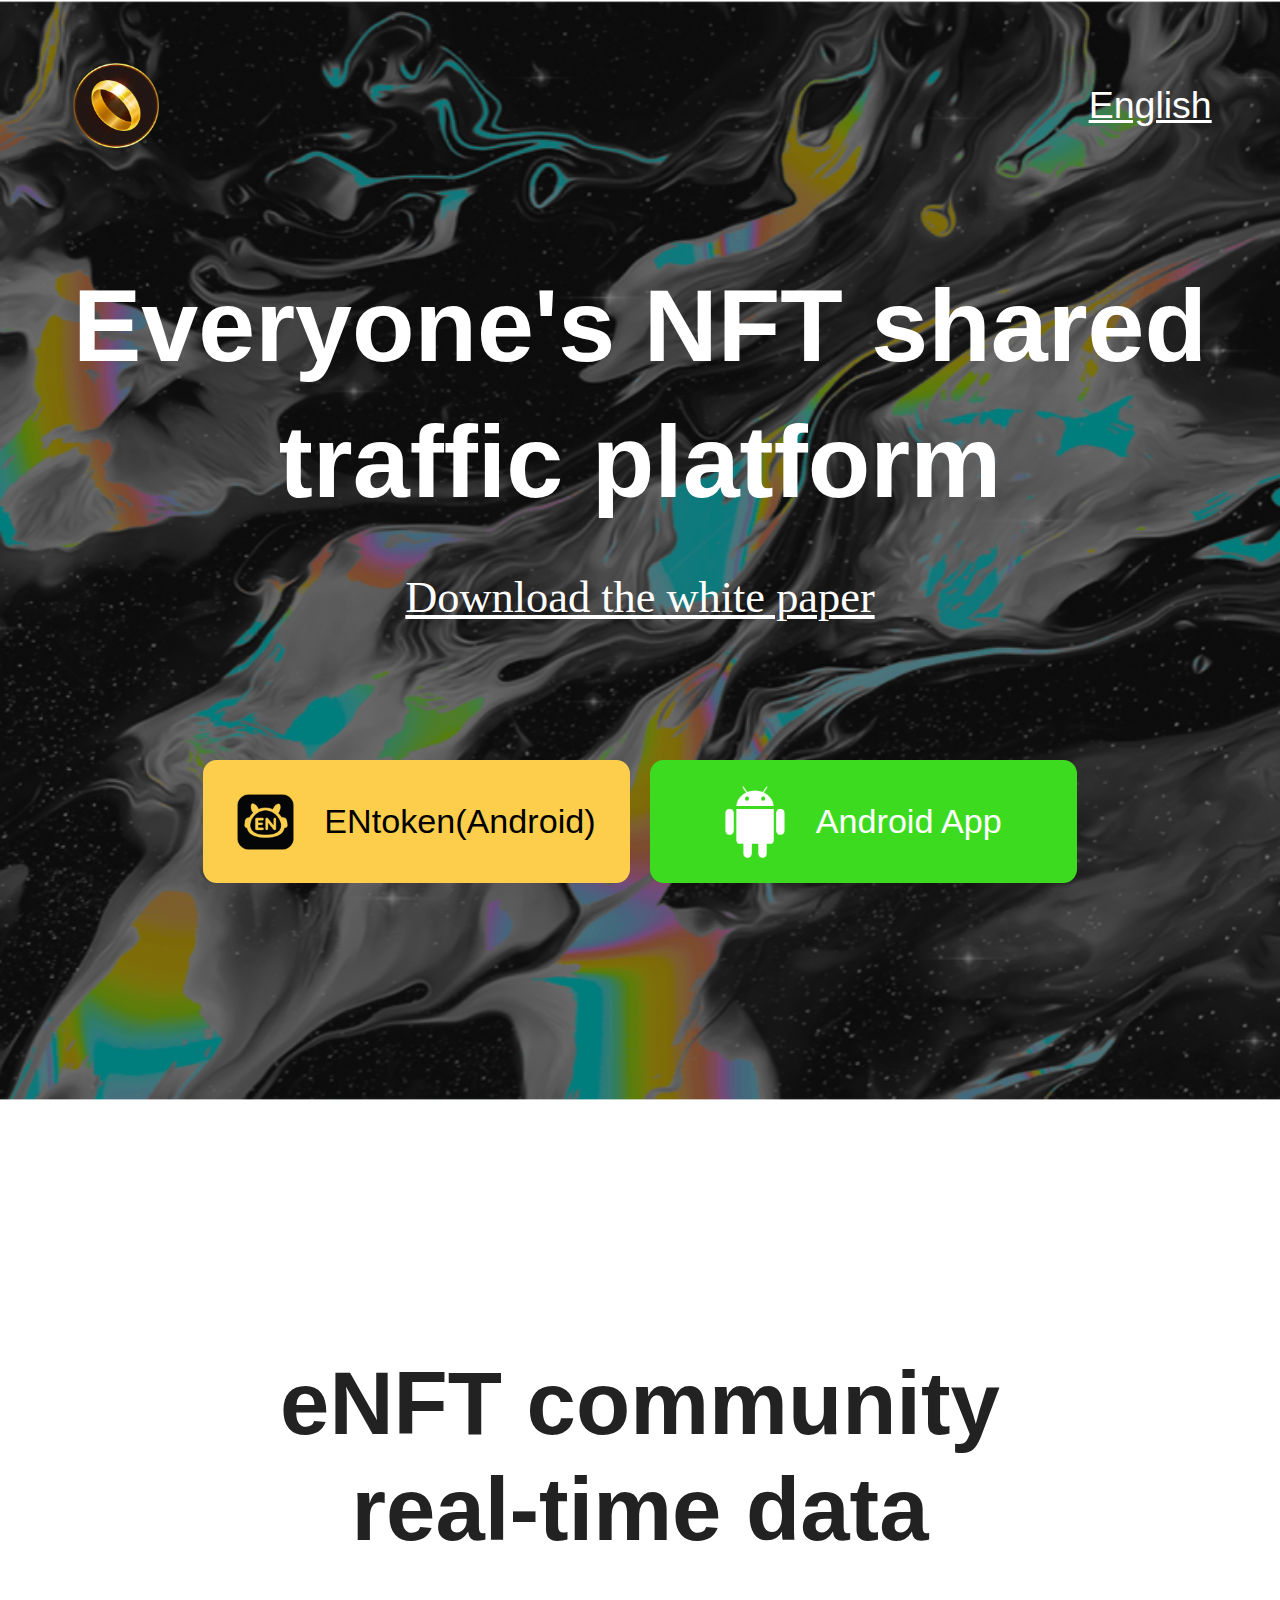
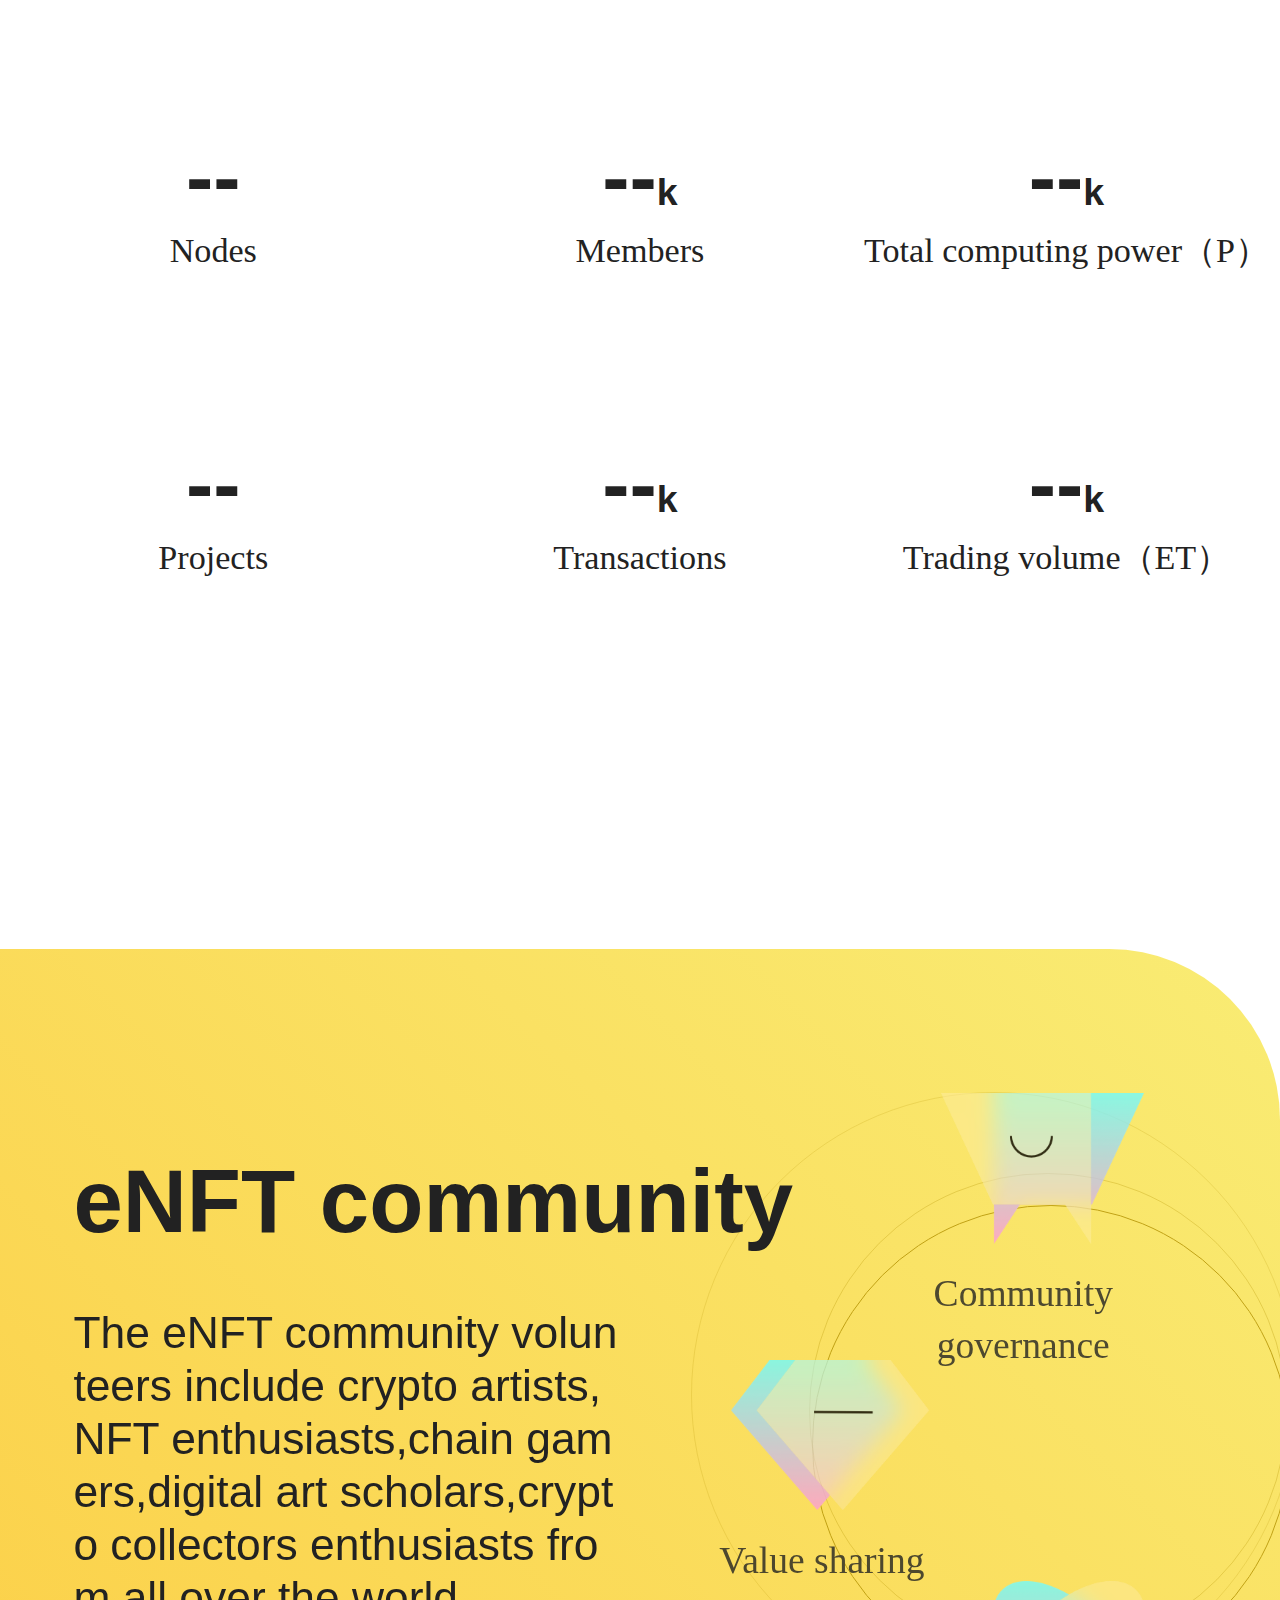
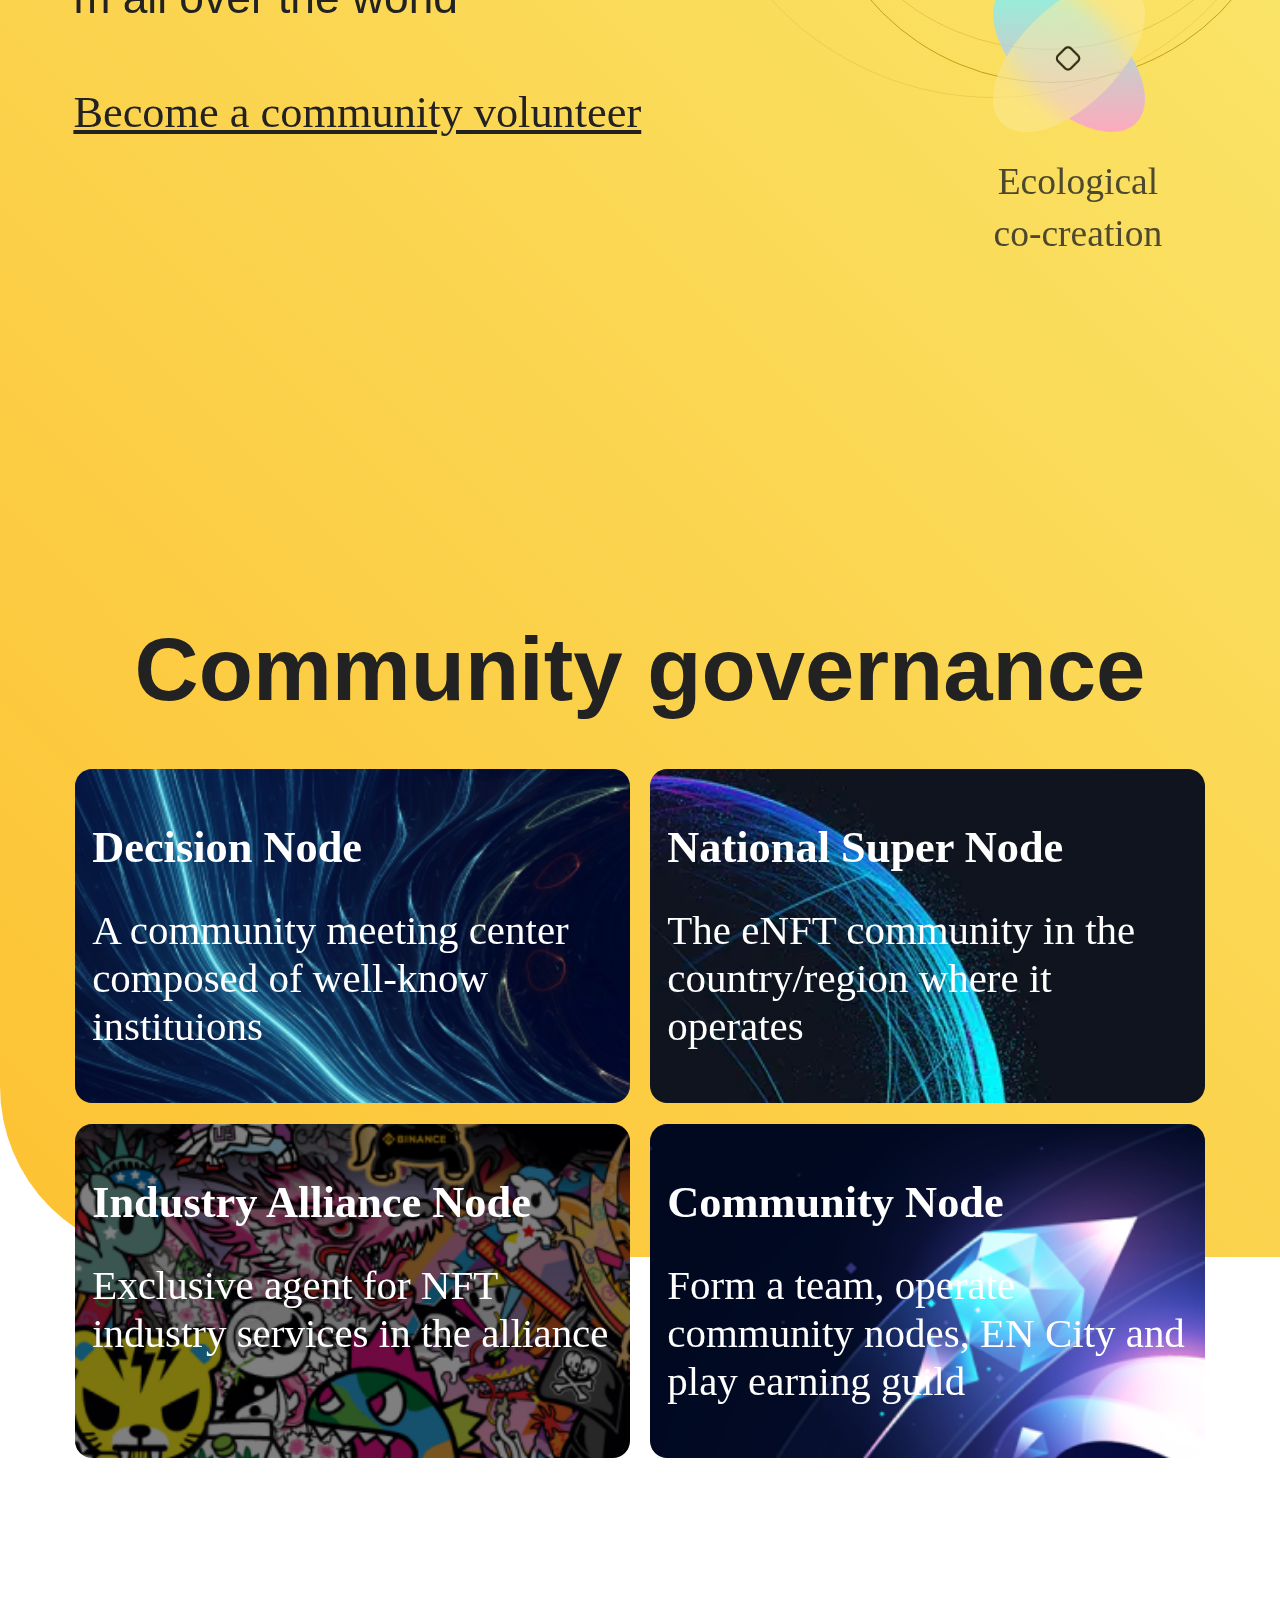
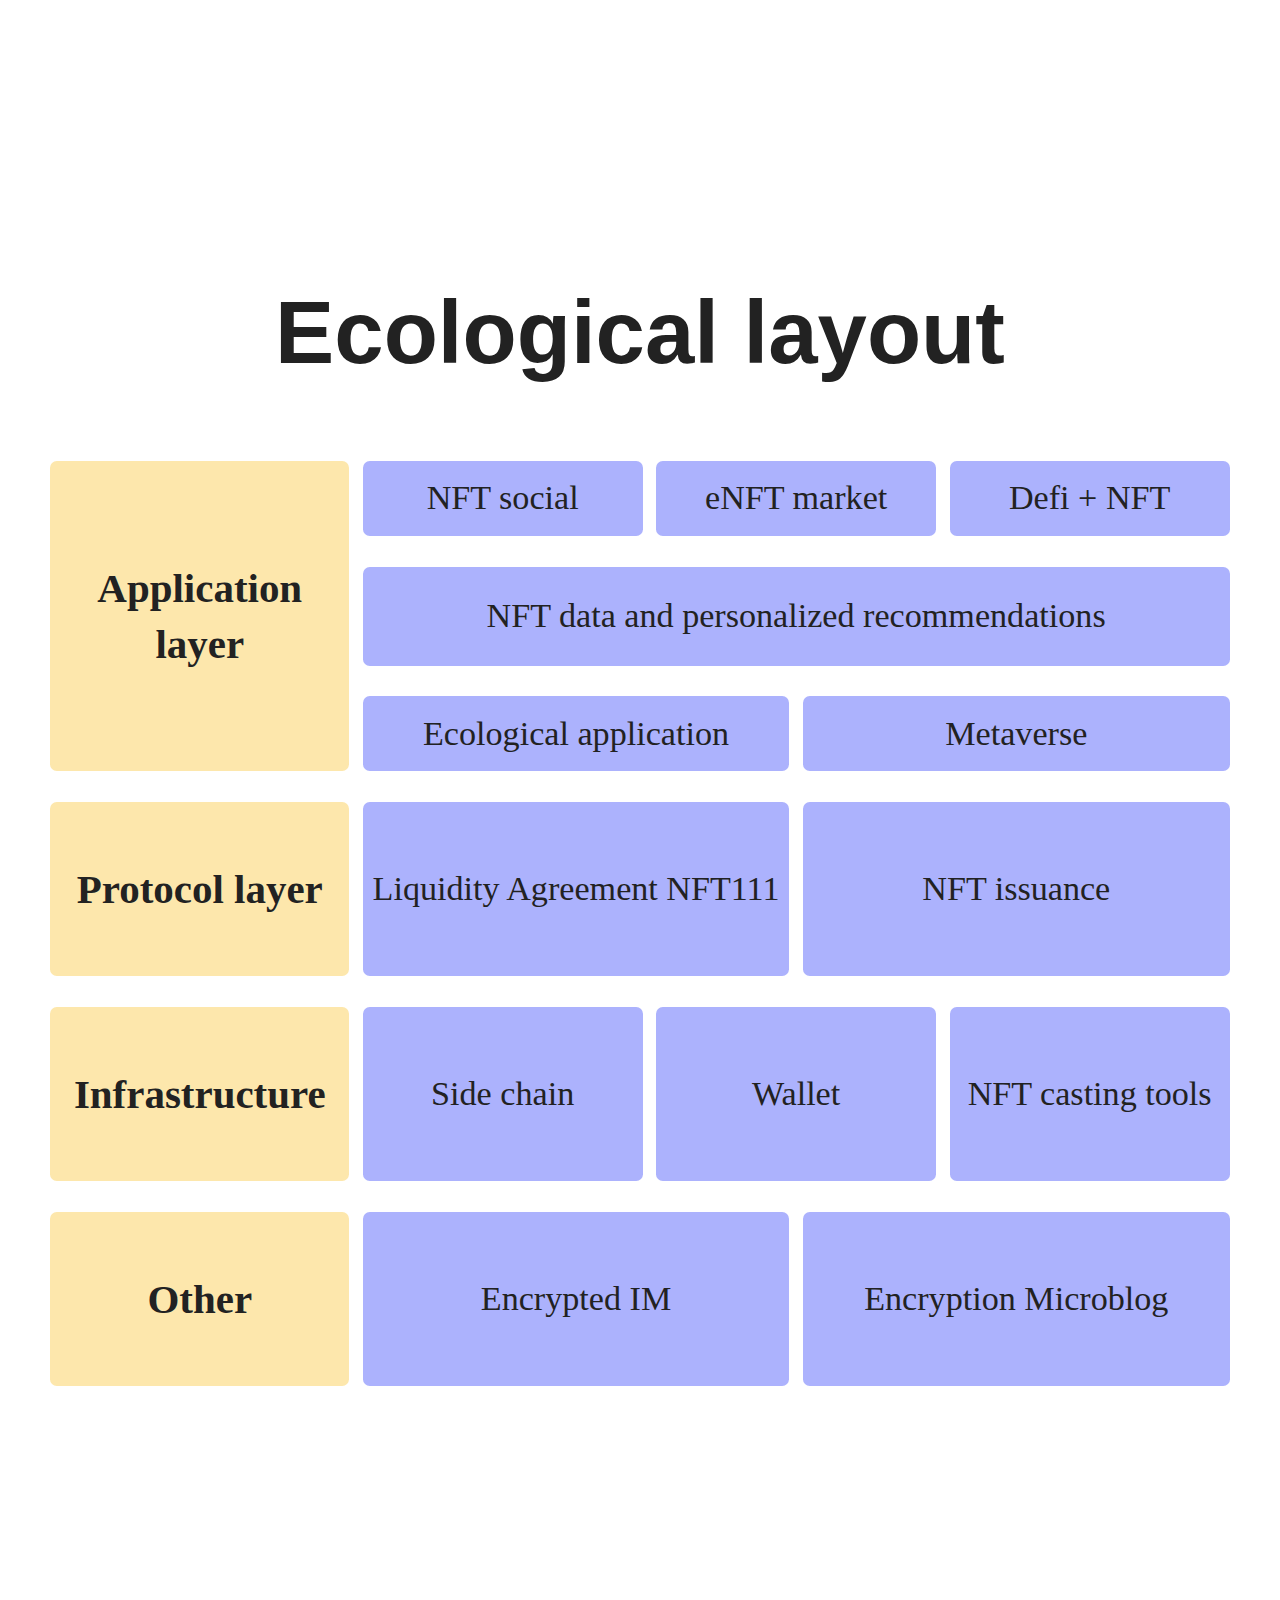
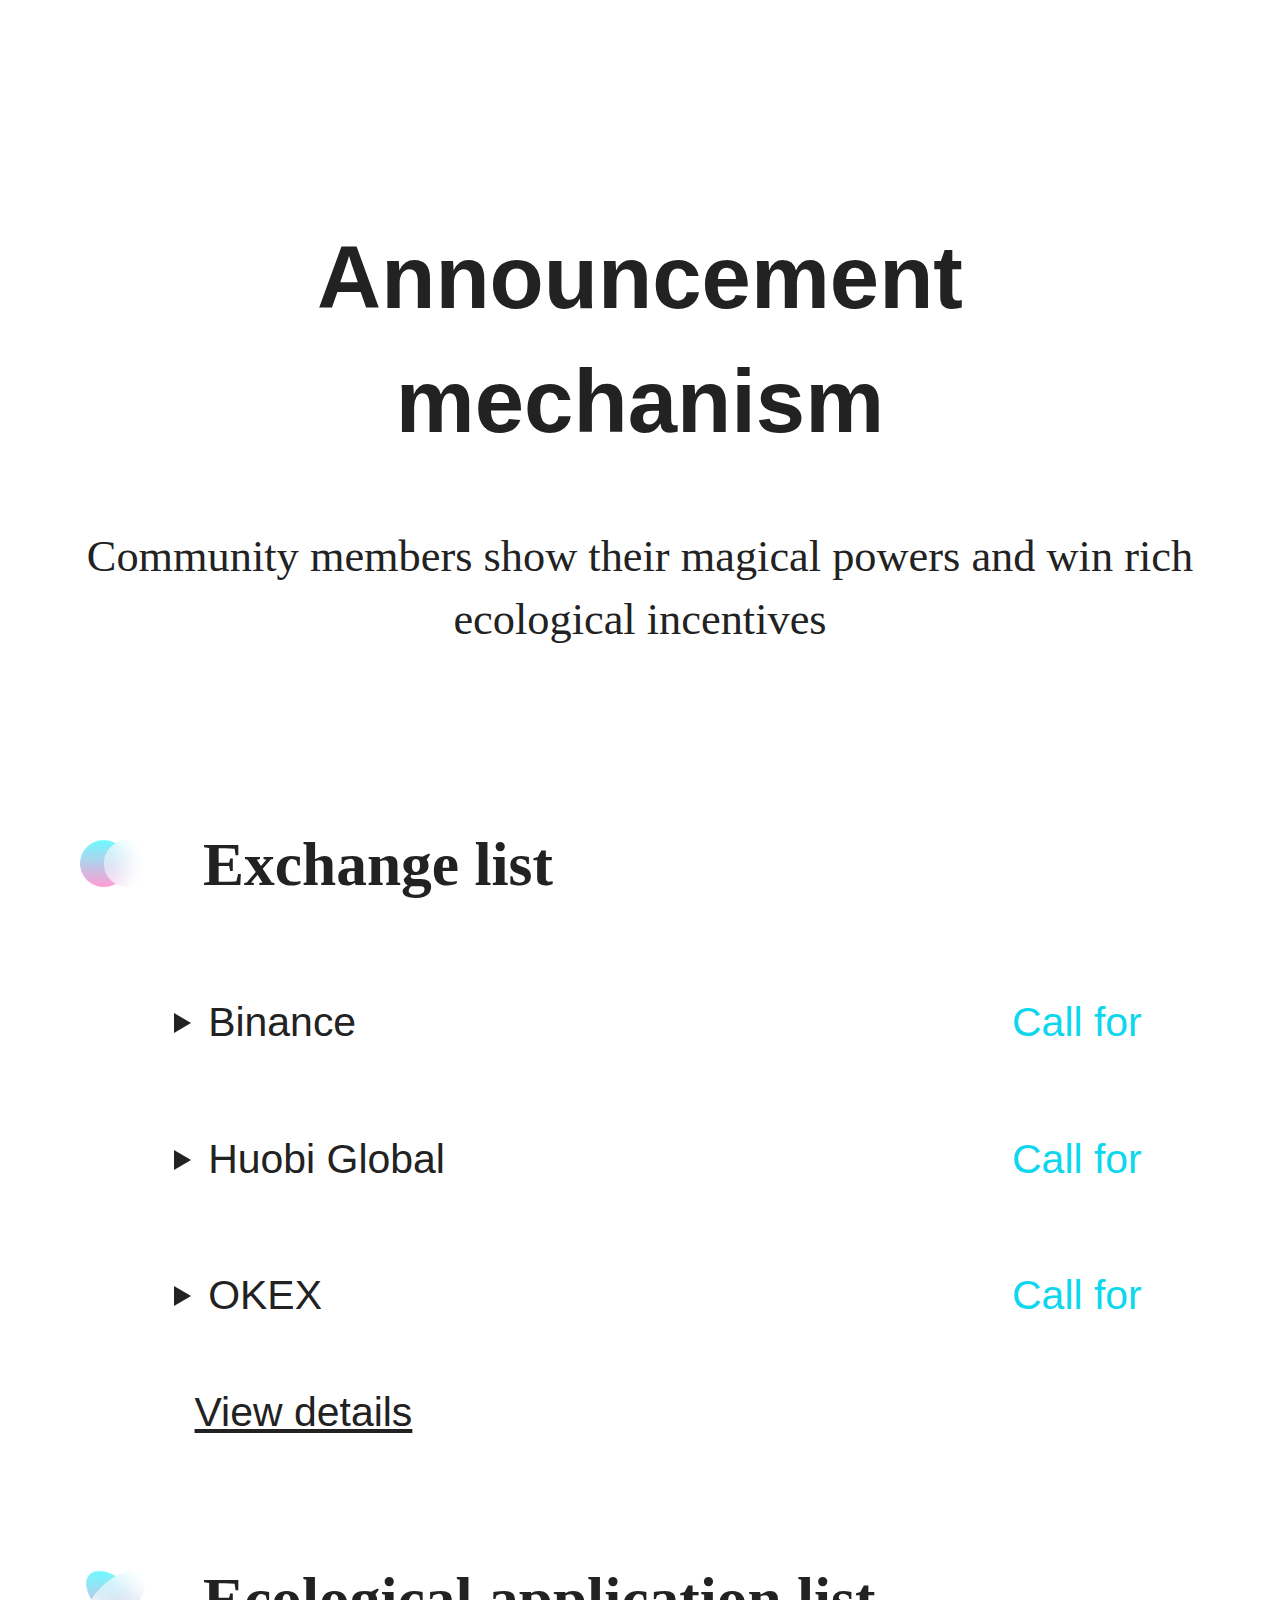
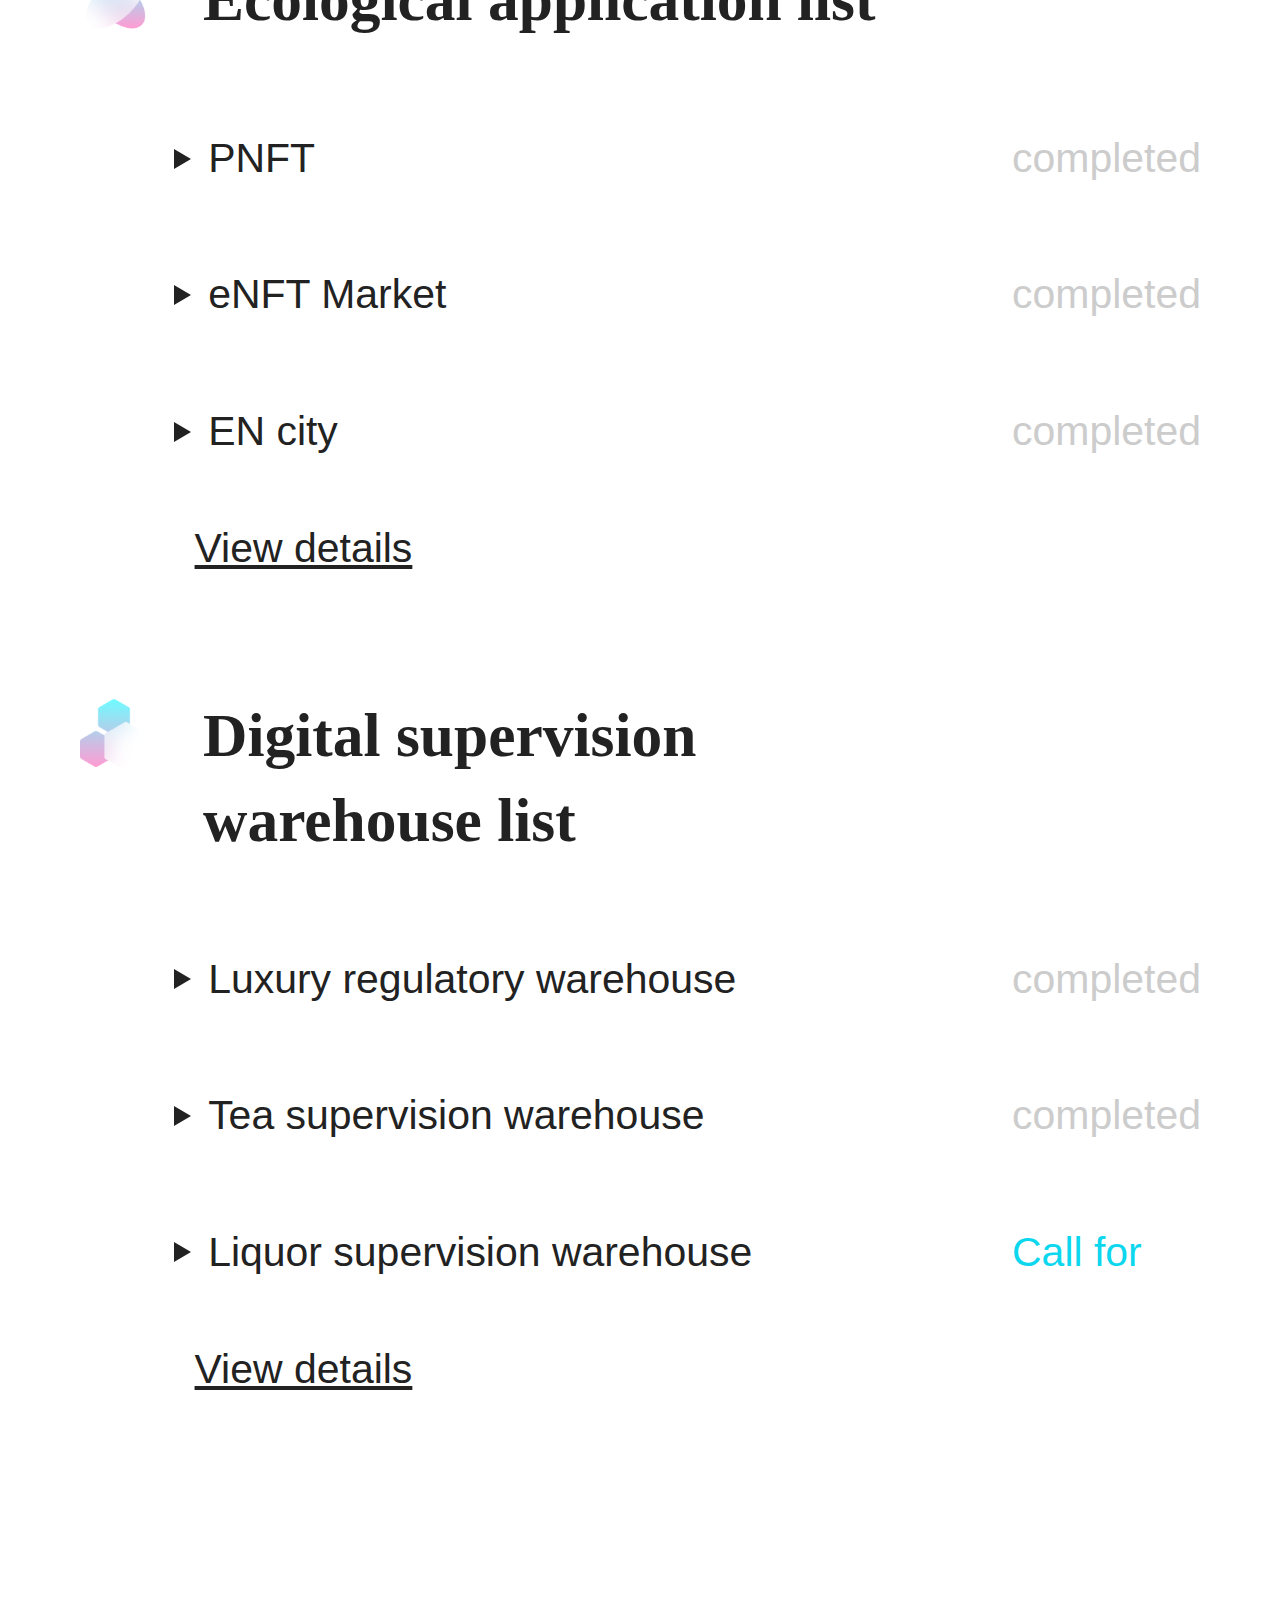
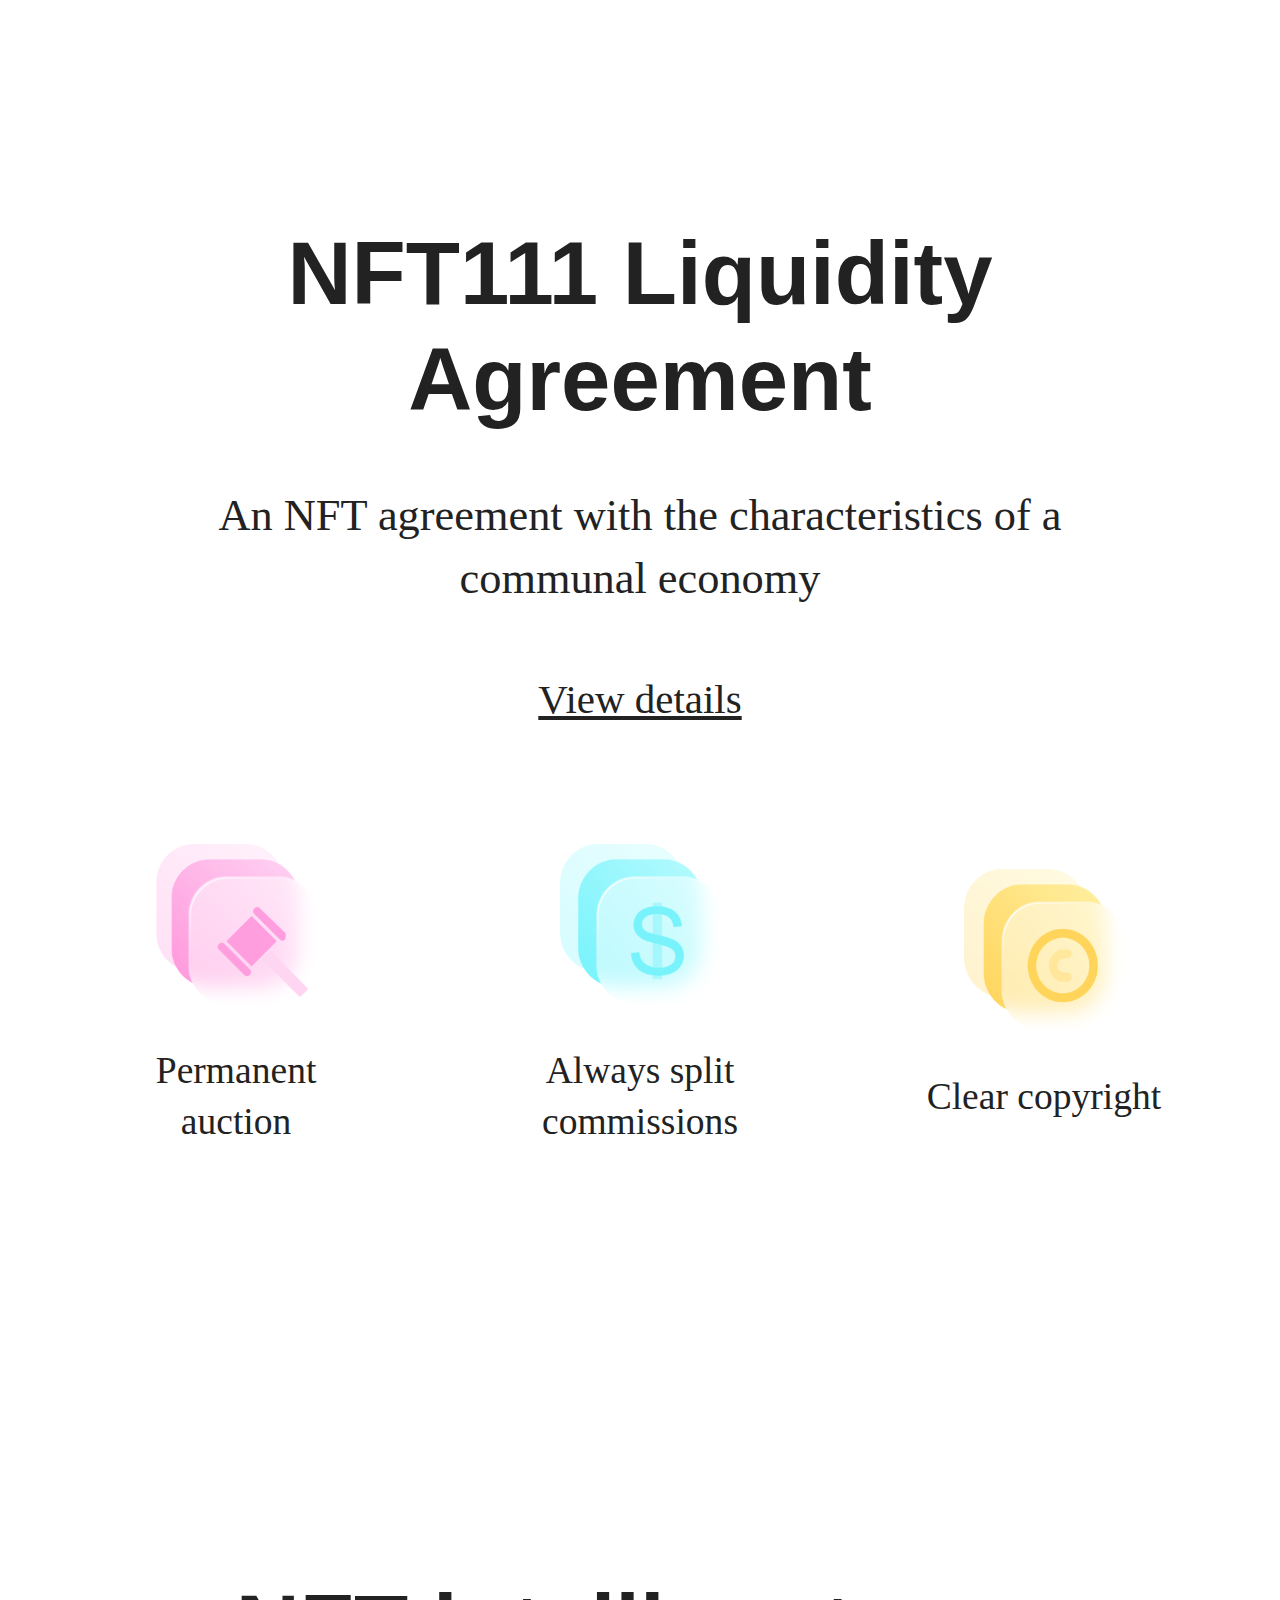
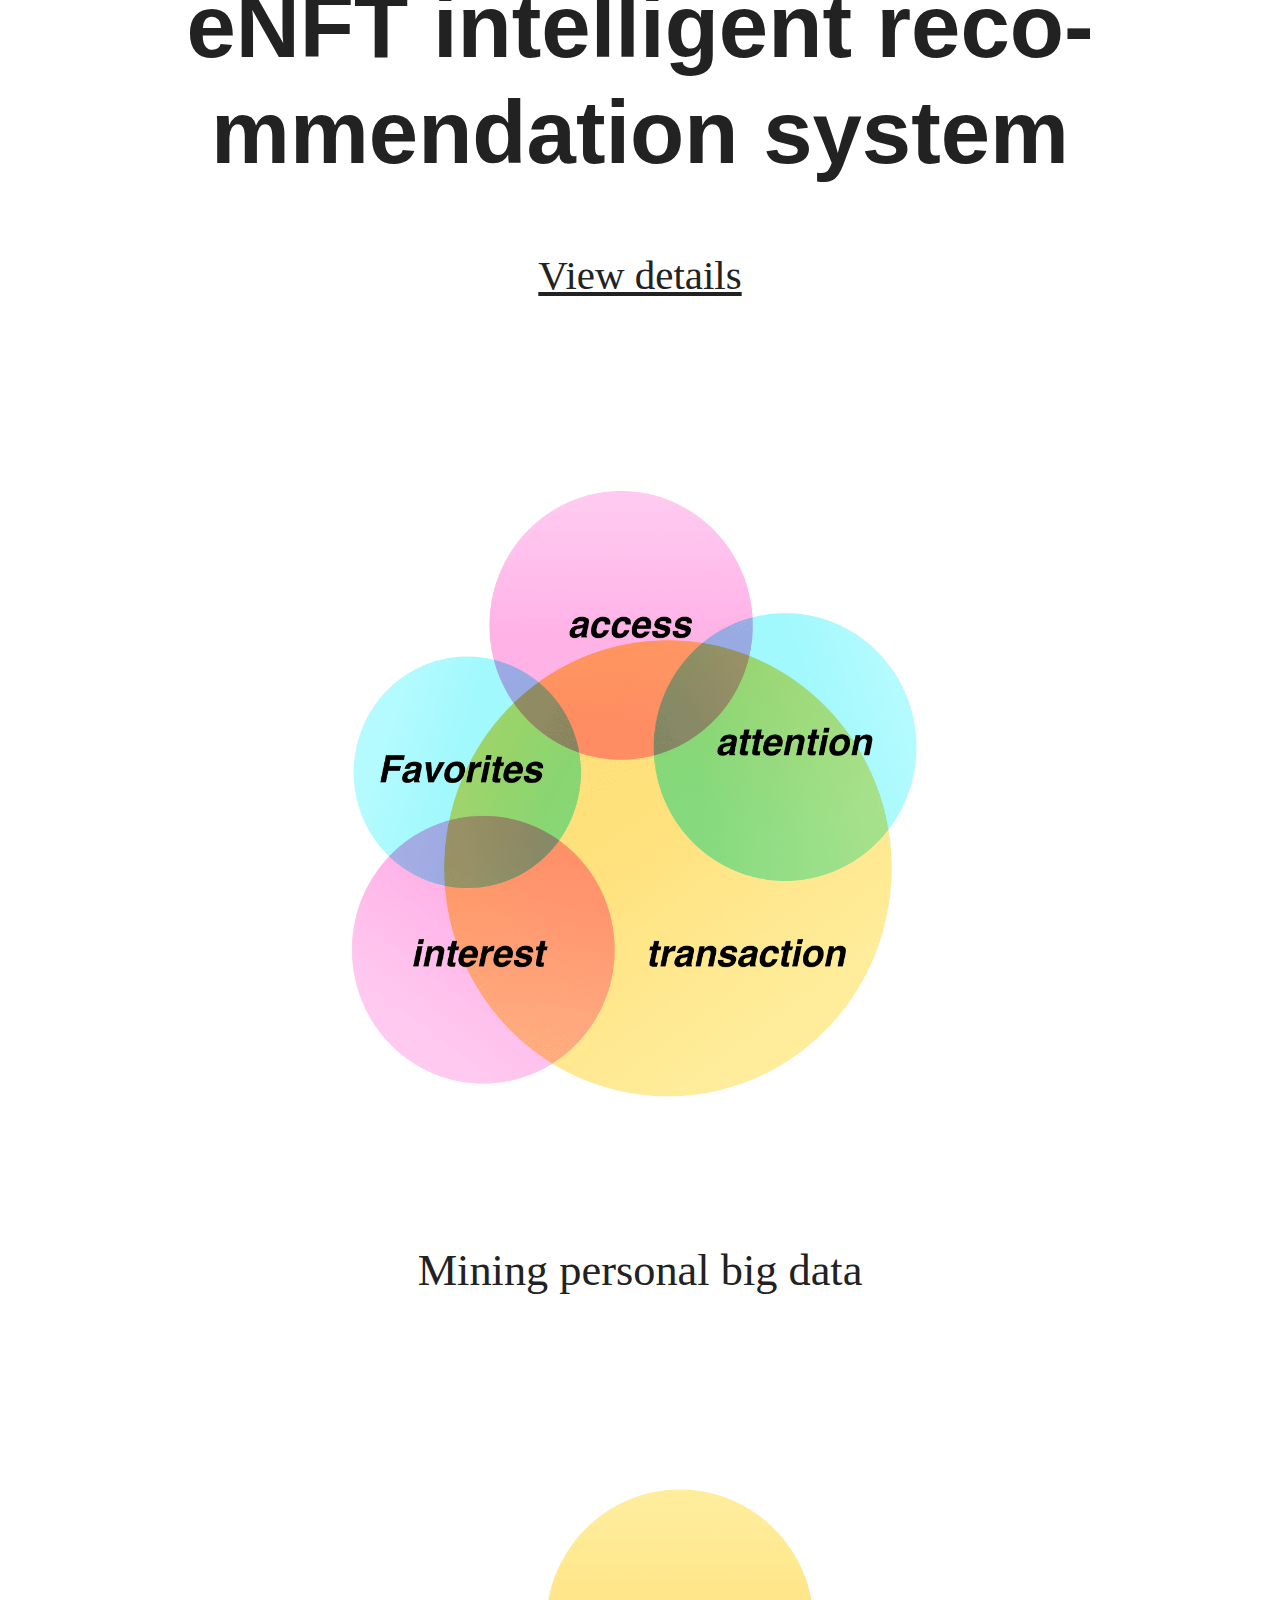
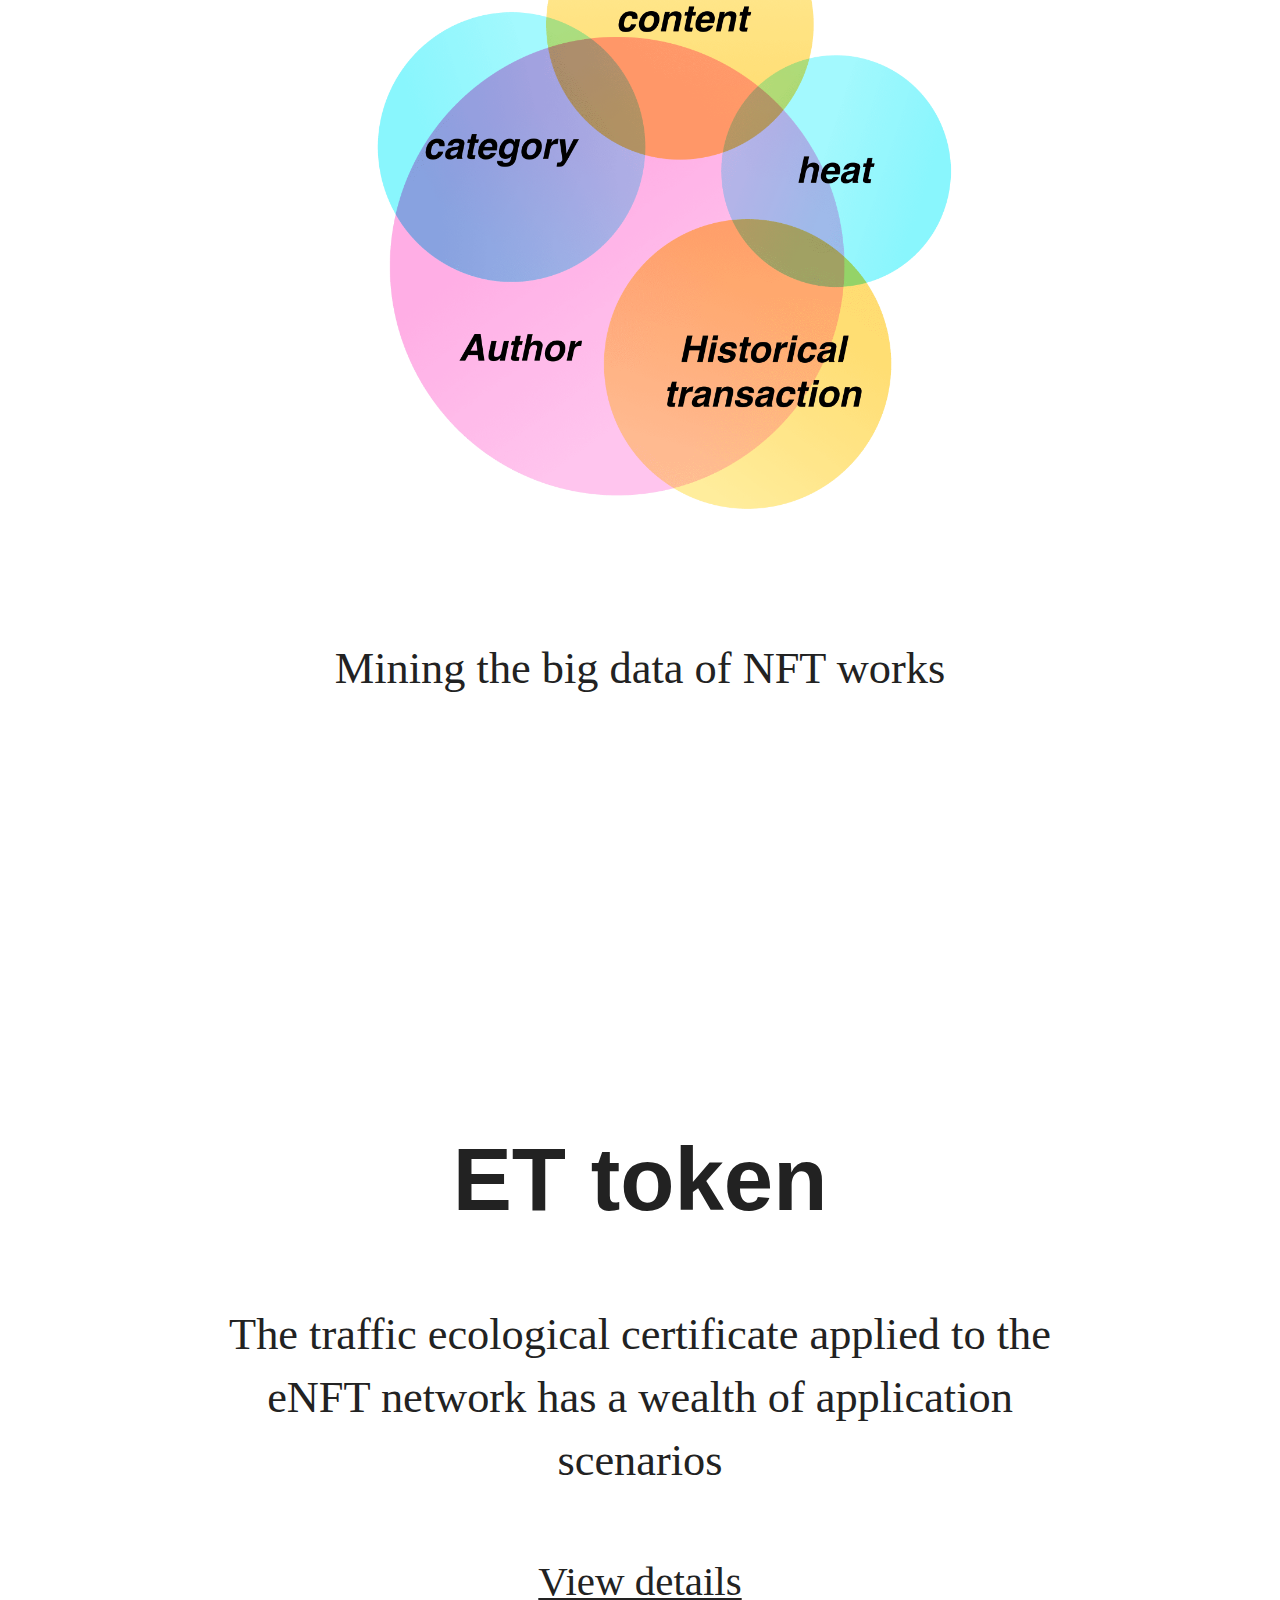
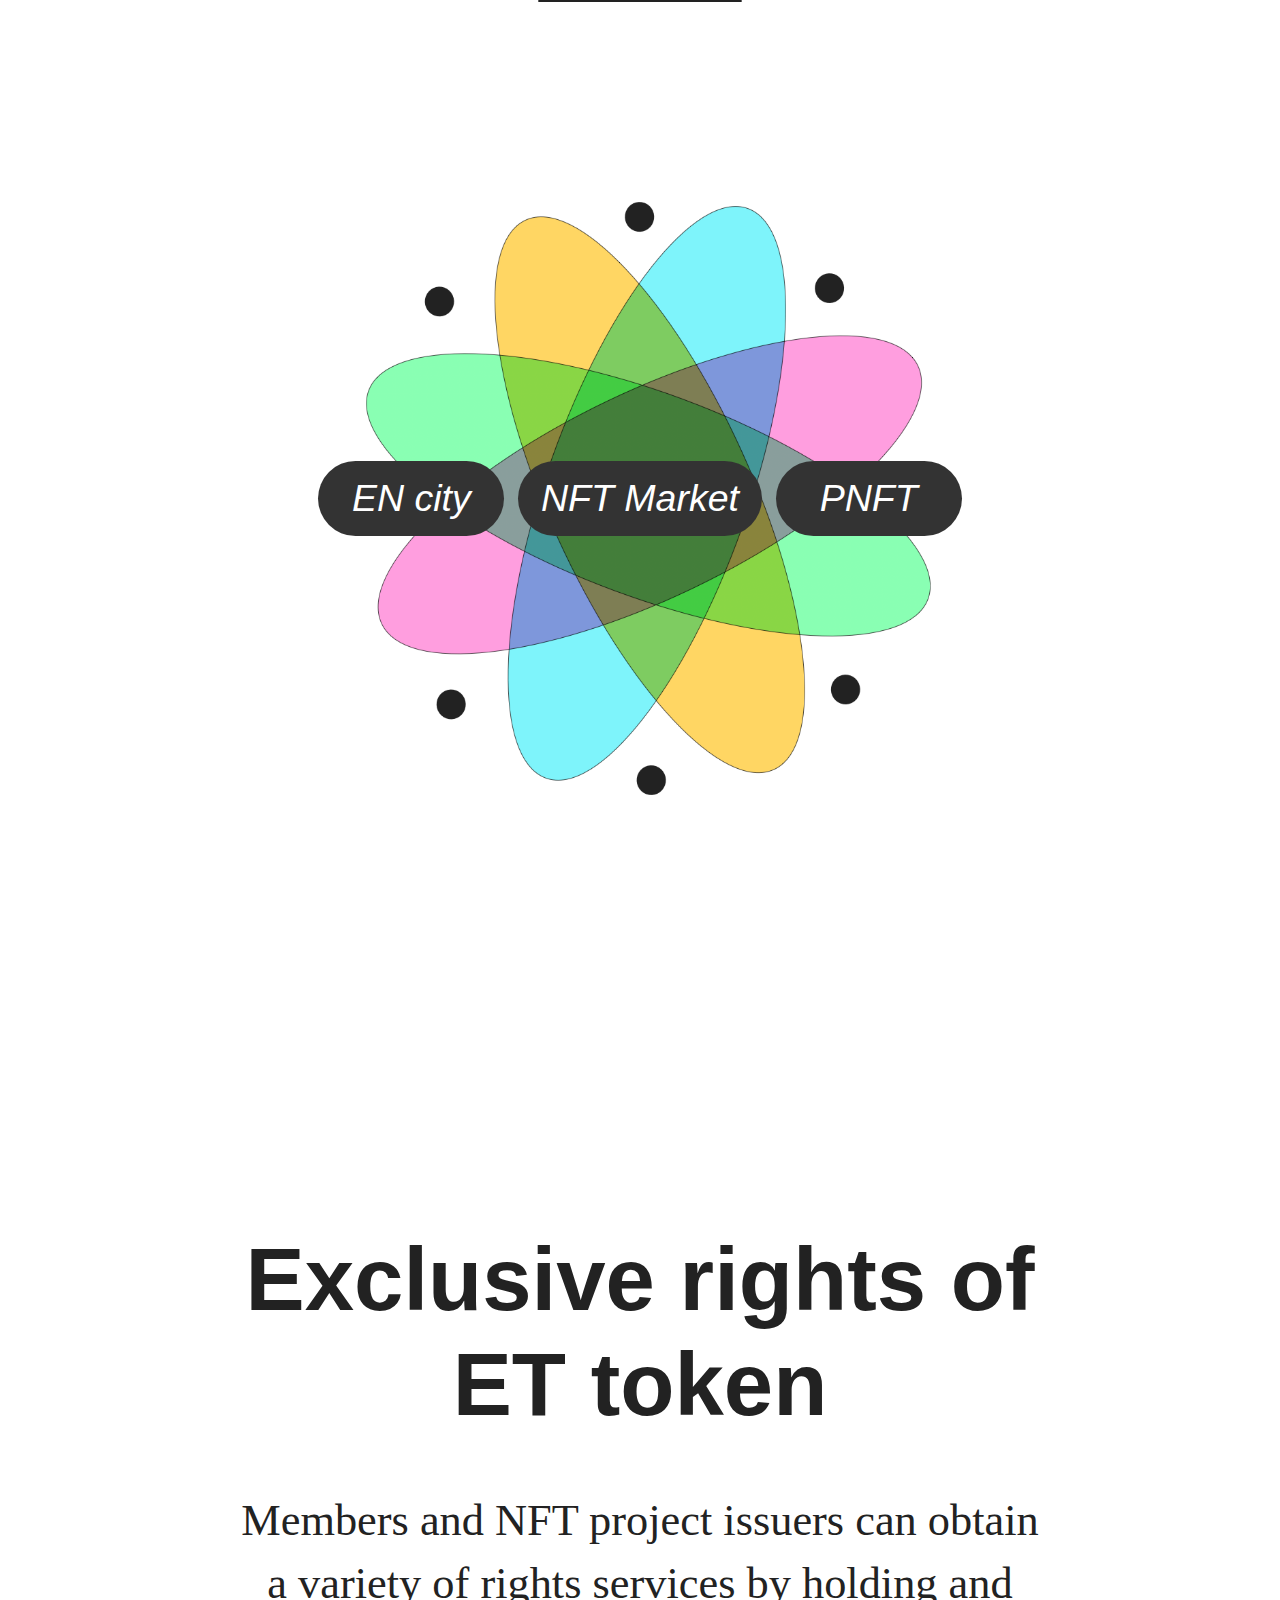
==== commit e591163e: "Add files via upload" ====
--- a/index.html
+++ b/index.html
@@ -1 +1 @@
-<!DOCTYPE html><html lang=""><head><meta charset="utf-8"><meta http-equiv="X-UA-Compatible" content="IE=edge"><meta name="viewport" content="width=device-width,initial-scale=1,maximum-scale=1,user-scalable=0"><link rel="icon" href="/favicon.ico"><title></title><link href="/css/chunk-vendors.cdd1fdf7.css" rel="preload" as="style"><link href="/css/index.ca967c9a.css" rel="preload" as="style"><link href="/js/chunk-vendors.f8fe5124.js" rel="preload" as="script"><link href="/js/index.fa0a219b.js" rel="preload" as="script"><link href="/css/chunk-vendors.cdd1fdf7.css" rel="stylesheet"><link href="/css/index.ca967c9a.css" rel="stylesheet"></head><body><div id="app"></div><script src="/js/chunk-vendors.f8fe5124.js"></script><script src="/js/index.fa0a219b.js"></script></body></html>+<!DOCTYPE html><html lang=""><head><meta charset="utf-8"><meta http-equiv="X-UA-Compatible" content="IE=edge"><meta name="viewport" content="width=device-width,initial-scale=1,maximum-scale=1,user-scalable=0"><link rel="icon" href="/favicon.ico"><title></title><link href="/css/chunk-vendors.cdd1fdf7.css" rel="preload" as="style"><link href="/css/index.2f9a6383.css" rel="preload" as="style"><link href="/js/chunk-vendors.f8fe5124.js" rel="preload" as="script"><link href="/js/index.95b2f2d5.js" rel="preload" as="script"><link href="/css/chunk-vendors.cdd1fdf7.css" rel="stylesheet"><link href="/css/index.2f9a6383.css" rel="stylesheet"></head><body><div id="app"></div><script src="/js/chunk-vendors.f8fe5124.js"></script><script src="/js/index.95b2f2d5.js"></script></body></html>--- a/css/index.2f9a6383.css
+++ b/css/index.2f9a6383.css
@@ -0,0 +1 @@
+.e_header[data-v-377efeb2]{padding-bottom:16.9333333333vw;background:#fff url(../img/header_bg.f910cde2.png) no-repeat scroll top;background-size:cover}.e_header .r0[data-v-377efeb2]{height:20.1333333333vw}.e_header .r0 .logo[data-v-377efeb2]{float:left;width:6.6666666667vw;height:6.6666666667vw;margin-top:4.9333333333vw;margin-left:5.7333333333vw}.e_header .r0 .lang[data-v-377efeb2]{float:right;height:4vw;margin-top:6.2666666667vw;margin-right:5.3333333333vw;font-size:2.9333333333vw;font-weight:400;color:#fff;line-height:4vw}.e_header .r1[data-v-377efeb2]{height:21.3333333333vw}.e_header .r1 .text[data-v-377efeb2]{width:auto;font-size:8vw;font-weight:700;color:#fff;line-height:10.6666666667vw;margin:0 auto}.e_header .r1 .text_zh[data-v-377efeb2]{width:auto}.e_header .r2[data-v-377efeb2]{margin-top:2.6666666667vw;text-align:center}.e_header .r2 .text[data-v-377efeb2]{font-size:3.4666666667vw;font-weight:400;color:#fff;line-height:4.9333333333vw}.e_header .r3[data-v-377efeb2]{margin-top:10.2666666667vw;padding:0 auto;display:flex;flex-direction:row;justify-content:center}.e_header .r3 .button[data-v-377efeb2]{display:flex;flex-direction:row;justify-content:center;align-items:center;width:33.3333333333vw;height:9.6vw;border-radius:1.0666666667vw}.e_header .r3 .button .text[data-v-377efeb2]{margin-left:2.4vw;font-size:2.6666666667vw;font-family:Helvetica;color:#fff;line-height:4.1333333333vw}.e_header .r3 .button[data-v-377efeb2]:first-child{background-color:#fdce4c}.e_header .r3 .button:first-child .text[data-v-377efeb2]{color:#000}.e_header .r3 .button:first-child .icon[data-v-377efeb2]{width:4.4vw}.e_header .r3 .button[data-v-377efeb2]:nth-child(2){background-color:#3ddb1f;margin-left:1.6vw}.e_header .r3 .button:nth-child(2) .icon[data-v-377efeb2]{width:4.6666666667vw}.e_header .r2 a[data-v-377efeb2]{font-size:3.4666666667vw;font-family:PingFangSC-Regular,PingFang SC;font-weight:400;color:#fff;line-height:4.9333333333vw}.e_header .r2 a[data-v-377efeb2]:hover{color:#0cd7ee}.e_header .r2 a[data-v-377efeb2]:visited{color:#fff}.dropdown[data-v-377efeb2]{position:relative;display:inline-block}.dropdown>a[data-v-377efeb2]{font-size:2.9333333333vw;font-family:Helvetica;color:#fff;line-height:3.4666666667vw}.dropdown>a[data-v-377efeb2]:visited{color:#fff}.dropdown-content[data-v-377efeb2]{display:none;position:absolute;top:4.6666666667vw;right:0;background:#f1f1f1;border-radius:.5333333333vw;min-width:17.3333333333vw;box-shadow:0 1.0666666667vw 2.1333333333vw 0 rgba(0,0,0,.3)}.dropdown-content a[data-v-377efeb2]{display:block;padding:1.3333333333vw .6666666667vw;text-align:center;text-decoration:none;font-size:2.1333333333vw;font-family:PingFangSC-Regular,PingFang SC;font-weight:400;color:#000;line-height:2.9333333333vw}.dropdown-content a[data-v-377efeb2]:hover{background:hsla(0,0%,80%,.8);border:none}.dropdown:hover .dropdown-content[data-v-377efeb2]{display:block}.e_runtime[data-v-c7a68bb4]{padding-bottom:16.1333333333vw}.e_runtime .head[data-v-c7a68bb4]{margin:auto;width:68.5333333333vw;padding-top:19.6vw;font-size:6.9333333333vw;font-family:Helvetica-Bold,Helvetica;font-weight:700;color:#222;line-height:8.2666666667vw}.e_runtime .head_zh[data-v-c7a68bb4]{width:auto}.e_runtime .grid[data-v-c7a68bb4]{margin-top:12.9333333333vw;height:calc(100% - 42.26667vw);display:grid;grid-template-columns:repeat(3,33.33%);grid-template-rows:repeat(2,24vw);grid-row-gap:0;grid-column-gap:0}.e_runtime .grid .cell .v[data-v-c7a68bb4]{font-size:6.4vw;font-family:Helvetica-Bold,Helvetica;font-weight:700;color:#222;line-height:7.7333333333vw}.e_runtime .grid .cell .k[data-v-c7a68bb4]{font-size:2.6666666667vw;font-family:PingFangSC-Regular,PingFang SC;font-weight:400;color:#222;line-height:3.7333333333vw}.e_runtime .grid .cell .unit[data-v-c7a68bb4]{font-size:2.9333333333vw;font-family:Helvetica;color:#222;line-height:3.4666666667vw}.e_community[data-v-2d9aa9be]{height:163.73333vw}.e_community .bg[data-v-2d9aa9be]{position:absolute;width:100%;height:149.0666666667vw;background:linear-gradient(225deg,#f9ec74,#fdc233 99%,#fdc233);border-radius:0 13.3333333333vw 0 13.3333333333vw}.e_community .bg .circle0[data-v-2d9aa9be]{position:absolute;width:90.2666666667vw;height:90.2666666667vw;opacity:.35;top:17.3333333333vw;left:-8vw;border-radius:45.13333vw;border:1px solid #b29100}.e_community .bg .circle1[data-v-2d9aa9be]{position:absolute;width:47.3333333333vw;height:47.3333333333vw;top:11.2vw;right:-1.3333333333vw;opacity:.2;border-radius:23.66667vw;border:1px solid #b29100}.e_community .bg .circle2[data-v-2d9aa9be]{top:17.4666666667vw;right:-.5333333333vw;opacity:.3}.e_community .bg .circle2[data-v-2d9aa9be],.e_community .bg .circle3[data-v-2d9aa9be]{position:absolute;width:37.3333333333vw;height:37.3333333333vw;border-radius:18.66667vw;border:1px solid #b29100}.e_community .bg .circle3[data-v-2d9aa9be]{top:20vw;right:-.8vw;opacity:.8}.e_community .bg .circle3 .item[data-v-2d9aa9be]{position:absolute;pointer-events:none;cursor:pointer;width:18.6666666667vw}.e_community .bg .circle3 .item .text[data-v-2d9aa9be]{margin-top:1.6vw;font-size:2.9333333333vw;font-family:PingFangSC-Regular,PingFang SC;font-weight:400;text-align:center;color:#222;line-height:4vw;user-select:none;word-break:keep-all}.e_community .bg .circle3 .item.--item0[data-v-2d9aa9be]{left:8.5333333333vw;top:-8.8vw}.e_community .bg .circle3 .item.--item0 img[data-v-2d9aa9be]{width:15.8666666667vw;height:11.7333333333vw}.e_community .bg .circle3 .item.--item0 .text[data-v-2d9aa9be]{width:15.7333333333vw}.e_community .bg .circle3 .item.--item0 .text_zh[data-v-2d9aa9be]{width:auto}.e_community .bg .circle3 .item.--item1[data-v-2d9aa9be]{left:-8vw;top:12vw}.e_community .bg .circle3 .item.--item1 img[data-v-2d9aa9be]{width:15.4666666667vw;height:11.7333333333vw}.e_community .bg .circle3 .item.--item1 .text[data-v-2d9aa9be]{width:17.3333333333vw}.e_community .bg .circle3 .item.--item1 .text_zh[data-v-2d9aa9be]{width:auto}.e_community .bg .circle3 .item.--item2[data-v-2d9aa9be]{left:10.6666666667vw;top:29.3333333333vw}.e_community .bg .circle3 .item.--item2 img[data-v-2d9aa9be]{width:11.8666666667vw;height:11.7333333333vw}.e_community .bg .circle3 .item.--item2 .text[data-v-2d9aa9be]{width:20vw}.e_community .bg .circle3 .item.--item2 .text_zh[data-v-2d9aa9be]{width:auto}.e_community .body[data-v-2d9aa9be]{position:absolute;width:100%}.e_community .body .enft[data-v-2d9aa9be]{text-align:left;padding-left:5.7333333333vw}.e_community .body .enft .title[data-v-2d9aa9be]{margin-top:15.6vw;font-size:6.9333333333vw;font-family:Helvetica-Bold,Helvetica;font-weight:700;color:#222;line-height:8.2666666667vw}.e_community .body .enft .desc[data-v-2d9aa9be]{margin-top:4.1333333333vw;width:43.3333333333vw;font-size:3.4666666667vw;font-family:Helvetica;color:#222;line-height:4.1333333333vw;word-break:break-all}.e_community .body .enft .join[data-v-2d9aa9be]{margin-top:4.4vw;font-size:3.4666666667vw;font-family:PingFangSC-Regular,PingFang SC;font-weight:400;color:#222;line-height:4.9333333333vw}.e_community .body .enft_manage[data-v-2d9aa9be]{padding:0 auto}.e_community .body .enft_manage .title[data-v-2d9aa9be]{margin-top:36.2666666667vw;height:9.7333333333vw;font-size:6.9333333333vw;font-family:Helvetica-Bold,Helvetica;font-weight:700;color:#222;line-height:9.7333333333vw}.e_community .body .enft_manage .items[data-v-2d9aa9be]{margin-top:2.8vw;height:66.6666666667vw;display:grid;grid-template-columns:repeat(2,43.3333333333vw);grid-template-rows:repeat(2,26.1333333333vw);grid-row-gap:1.6vw;grid-column-gap:1.6vw;justify-content:center}.e_community .body .enft_manage .items .item[data-v-2d9aa9be]{text-align:left;padding-left:1.3333333333vw;padding-right:1.3333333333vw;padding-top:3.4666666667vw;border-radius:1.3333333333vw}.e_community .body .enft_manage .items .line0[data-v-2d9aa9be]{font-size:3.4666666667vw;font-family:PingFang-SC-Semibold,PingFang-SC;font-weight:600;color:#fff;line-height:5.3333333333vw}.e_community .body .enft_manage .items .line1[data-v-2d9aa9be]{margin-top:2vw;font-size:3.2vw;font-family:PingFangSC-Regular,PingFang SC;font-weight:400;color:#fff;line-height:3.7333333333vw}.e_community .body .enft_manage .items .item.--item0[data-v-2d9aa9be]{background:#fff url(../img/e_community_manage0@2x.e9b2025c.png) no-repeat 50%;background-size:cover}.e_community .body .enft_manage .items .item.--item1[data-v-2d9aa9be]{background:#fff url(../img/e_community_manage1@2x.9308f36f.png) no-repeat 50%;background-size:cover}.e_community .body .enft_manage .items .item.--item2[data-v-2d9aa9be]{background:#fff url(../img/e_community_manage2@2x.e7cee750.png) no-repeat 50%;background-size:cover}.e_community .body .enft_manage .items .item.--item3[data-v-2d9aa9be]{background:#fff url(../img/e_community_manage3@2x.50aeda82.png) no-repeat 50%;background-size:cover}.title[data-v-33f202ea]{font-size:6.9333333333vw;font-family:Helvetica-Bold,Helvetica;font-weight:700;color:#222;line-height:9.7333333333vw}.body[data-v-33f202ea]{margin-top:5.0666666667vw;display:grid;grid-template-columns:23.3333333333vw 10.4vw 10.4vw 10.4vw 10.4vw 10.4vw 10.4vw;grid-template-rows:5.8666666667vw 7.7333333333vw 5.8666666667vw 13.6vw 13.6vw 13.6vw;grid-row-gap:2.4vw;grid-column-gap:1.0666666667vw;justify-content:center}.cell[data-v-33f202ea]{display:flex;justify-content:center;align-items:center}.cell.--cell0[data-v-33f202ea]{grid-row-start:span 3}.cell.--cell1[data-v-33f202ea],.cell.--cell2[data-v-33f202ea],.cell.--cell3[data-v-33f202ea]{grid-column-start:span 2}.cell.--cell4[data-v-33f202ea]{grid-column-start:span 6}.cell.--cell5[data-v-33f202ea],.cell.--cell6[data-v-33f202ea],.cell.--cell8[data-v-33f202ea],.cell.--cell9[data-v-33f202ea]{grid-column-start:span 3}.cell.--cell11[data-v-33f202ea],.cell.--cell12[data-v-33f202ea],.cell.--cell13[data-v-33f202ea]{grid-column-start:span 2}.cell.--cell15[data-v-33f202ea],.cell.--cell16[data-v-33f202ea]{grid-column-start:span 3}.cell.--cell0[data-v-33f202ea],.cell.--cell7[data-v-33f202ea],.cell.--cell10[data-v-33f202ea],.cell.--cell14[data-v-33f202ea]{background:#fde7ac;border-radius:.5333333333vw;font-size:3.2vw;font-family:PingFang-SC-Semibold,PingFang-SC;font-weight:600;color:#222;line-height:4.4vw}.cell.--cell1[data-v-33f202ea],.cell.--cell2[data-v-33f202ea],.cell.--cell3[data-v-33f202ea],.cell.--cell4[data-v-33f202ea],.cell.--cell5[data-v-33f202ea],.cell.--cell6[data-v-33f202ea],.cell.--cell8[data-v-33f202ea],.cell.--cell9[data-v-33f202ea],.cell.--cell11[data-v-33f202ea],.cell.--cell12[data-v-33f202ea],.cell.--cell13[data-v-33f202ea],.cell.--cell15[data-v-33f202ea],.cell.--cell16[data-v-33f202ea]{background:#acb2fd;border-radius:.5333333333vw;font-size:2.6666666667vw;font-family:PingFangSC-Regular,PingFang SC;font-weight:400;color:#222;line-height:3.7333333333vw}.bg[data-v-86101dba]{position:relative}.bg .circle[data-v-86101dba]{position:absolute;z-index:-1;width:90.1333333333vw;height:90.1333333333vw;left:-4vw;border-radius:45.0666666667vw;opacity:.25;border:1px solid #adadad}.content .title[data-v-86101dba]{padding-top:.2666666667vw;margin:auto;width:52.4vw;font-size:6.9333333333vw;font-family:Helvetica-Bold,Helvetica;font-weight:700;color:#222;line-height:9.7333333333vw}.content .title_zh[data-v-86101dba]{width:auto}.content .sub_title[data-v-86101dba]{margin:0 auto;margin-top:4.6666666667vw;width:86.6666666667vw;font-size:3.4666666667vw;font-family:PingFangSC-Regular,PingFang SC;font-weight:400;color:#222;line-height:4.9333333333vw}.content .sub_title_zh[data-v-86101dba]{width:auto}.content .category_list .category[data-v-86101dba]{margin-top:9.3333333333vw}.content .category_list .category .header[data-v-86101dba]{display:flex;flex-direction:row;justify-content:flex-start;align-items:flex-start;min-height:6.6666666667vw}.content .category_list .category .header img[data-v-86101dba]{margin-left:6.2666666667vw;margin-top:.5333333333vw}.content .category_list .category .header .name[data-v-86101dba]{margin-left:4vw;text-align:left;font-size:4.8vw;font-family:PingFang-SC-Semibold,PingFang-SC;font-weight:600;color:#222;line-height:6.6666666667vw}.content .category_list .category .item[data-v-86101dba]{display:flex;flex-direction:row;justify-content:flex-start;align-items:center;height:8vw;margin-top:2.6666666667vw}.content .category_list .category .item .triangle_right[data-v-86101dba]{margin-left:13.6vw;width:0;height:0;border-top:.8vw solid transparent;border-left:1.3333333333vw solid #222;border-bottom:.8vw solid transparent}.content .category_list .category .item .name[data-v-86101dba]{flex:3;margin-left:1.3333333333vw;text-align:left;font-size:3.2vw;font-family:Helvetica;color:#222;line-height:3.8666666667vw}.content .category_list .category .item .status[data-v-86101dba]{flex:1;text-align:left;font-size:3.2vw;font-family:Helvetica;color:#ccc;line-height:3.8666666667vw}.content .category_list .category .item .--in_progress[data-v-86101dba]{color:#0cd7ee}.content .category_list .category .more[data-v-86101dba]{text-align:left;margin-top:3.2vw;height:3.8666666667vw;font-size:3.2vw;font-family:Helvetica;color:#222;line-height:3.8666666667vw}.content .category_list .category .more a[data-v-86101dba]{margin-left:15.2vw}.content .category_list .category:last-child .header .name[data-v-86101dba]{width:46.6666666667vw}.content .category_list>.category[data-v-86101dba]:first-child{margin-top:13.3333333333vw}.content .category_list>.category:first-child .header>img[data-v-86101dba],.content .category_list>.category:nth-child(2) .header>img[data-v-86101dba],.content .category_list>.category:nth-child(3) .header>img[data-v-86101dba]{width:5.6vw;height:5.6vw}.content .category_list .item_list .item[data-v-86101dba]:first-child{margin-top:5.0666666667vw}.e_protocol .title[data-v-a01accea]{margin:auto;width:70.9333333333vw;font-size:6.9333333333vw;font-family:Helvetica-Bold,Helvetica;font-weight:700;color:#222;line-height:8.2666666667vw}.e_protocol .title_zh[data-v-a01accea]{width:auto}.e_protocol .sub_title[data-v-a01accea]{margin:auto;margin-top:4vw;width:73.3333333333vw;font-size:3.4666666667vw;font-family:PingFangSC-Regular,PingFang SC;font-weight:400;color:#222;line-height:4.9333333333vw}.e_protocol .sub_title_zh[data-v-a01accea]{width:auto}.e_protocol .more[data-v-a01accea]{margin-top:4.8vw;height:4.4vw;font-size:3.2vw;font-family:PingFangSC-Regular,PingFang SC;font-weight:400;color:#222;line-height:4.4vw}.e_protocol .items[data-v-a01accea]{margin-top:9.0666666667vw;padding:0 2.6666666667vw;display:flex;flex-direction:row;justify-content:space-around;align-items:center}.e_protocol .items .item[data-v-a01accea]{display:flex;flex-direction:column;align-items:center}.e_protocol .items .item img[data-v-a01accea]{width:12.5333333333vw;height:12.5333333333vw}.e_protocol .items .item .text[data-v-a01accea]{margin-top:3.2vw;width:20vw;font-size:2.9333333333vw;font-family:PingFangSC-Regular,PingFang SC;font-weight:400;color:#222;line-height:4vw}.e_protocol .items .item .text_zh[data-v-a01accea]{width:auto}.e_recommend .title[data-v-32da0f62]{margin:auto;width:70.9333333333vw;font-size:6.9333333333vw;font-family:Helvetica-Bold,Helvetica;font-weight:700;color:#222;line-height:8.2666666667vw}.e_recommend .title_zh[data-v-32da0f62]{width:auto}.e_recommend .more[data-v-32da0f62]{margin-top:4.8vw;height:4.4vw;font-size:3.2vw;font-family:PingFangSC-Regular,PingFang SC;font-weight:400;color:#222;line-height:4.4vw}.e_recommend .items .item[data-v-32da0f62],.e_recommend .items[data-v-32da0f62]{display:flex;flex-direction:column;align-items:center}.e_recommend .items .item[data-v-32da0f62]{margin-top:14.6666666667vw}.e_recommend .items .item img[data-v-32da0f62]{width:53.3333333333vw;height:54.4vw}.e_recommend .items .item span[data-v-32da0f62]{margin-top:4vw;height:4.9333333333vw;font-size:3.4666666667vw;font-family:PingFangSC-Regular,PingFang SC;font-weight:400;color:#222;line-height:4.9333333333vw}.e_token .bg[data-v-3919e5cc]{position:relative}.e_token .bg .circle[data-v-3919e5cc]{position:absolute;z-index:-1;width:71.4666666667vw;height:71.4666666667vw;top:36vw;left:-7.0666666667vw;border-radius:35.7333333333vw;opacity:.15;border:1px solid #adadad}.e_token .title[data-v-3919e5cc]{height:9.7333333333vw;font-size:6.9333333333vw;font-family:Helvetica-Bold,Helvetica;font-weight:700;color:#222;line-height:8.2666666667vw}.e_token .sub_title[data-v-3919e5cc]{margin:0 auto;margin-top:4vw;width:64.2666666667vw;font-size:3.4666666667vw;line-height:4.9333333333vw}.e_token .more[data-v-3919e5cc],.e_token .sub_title[data-v-3919e5cc]{font-family:PingFangSC-Regular,PingFang SC;font-weight:400;color:#222}.e_token .more[data-v-3919e5cc]{margin-top:4.8vw;height:4.4vw;font-size:3.2vw;line-height:4.4vw}.e_token .items .item[data-v-3919e5cc],.e_token .items[data-v-3919e5cc]{display:flex;flex-direction:column;align-items:center}.e_token .items .item[data-v-3919e5cc]{margin-top:14.6666666667vw;position:relative}.e_token .items .item img[data-v-3919e5cc]{width:46.5333333333vw;height:47.0666666667vw}.e_token .items .item .blocks[data-v-3919e5cc]{position:absolute;top:0;bottom:0;display:flex;flex-direction:row;justify-content:center;align-items:center}.e_token .items .item .blocks .block[data-v-3919e5cc]{display:block;height:5.8666666667vw;background:#333;border-radius:3.6vw;font-size:2.9333333333vw;font-family:Helvetica-Oblique,Helvetica;font-weight:400;font-style:italic;color:#fff;line-height:5.8666666667vw}.e_token .items .item .blocks .block[data-v-3919e5cc]:first-child{width:14.5333333333vw}.e_token .items .item .blocks .block[data-v-3919e5cc]:nth-child(2){width:19.0666666667vw;margin-left:1.0666666667vw}.e_token .items .item .blocks .block[data-v-3919e5cc]:nth-child(3){width:14.5333333333vw;margin-left:1.0666666667vw}.e_right .bg[data-v-8966baf8]{position:relative}.e_right .bg .circle[data-v-8966baf8]{position:absolute;z-index:-1;width:71.4666666667vw;height:71.4666666667vw;top:-33.3333333333vw;left:-32vw;border-radius:35.7333333333vw;opacity:.17;border:1px solid #adadad}.e_right .title[data-v-8966baf8]{margin:auto;width:70.9333333333vw;font-size:6.9333333333vw;font-family:Helvetica-Bold,Helvetica;font-weight:700;color:#222;line-height:8.2666666667vw}.e_right .title_zh[data-v-8966baf8]{width:auto}.e_right .sub_title[data-v-8966baf8]{margin:0 auto;margin-top:4vw;width:64.2666666667vw;font-size:3.4666666667vw;line-height:4.9333333333vw}.e_right .more[data-v-8966baf8],.e_right .sub_title[data-v-8966baf8]{font-family:PingFangSC-Regular,PingFang SC;font-weight:400;color:#222}.e_right .more[data-v-8966baf8]{margin-top:4.8vw;height:4.4vw;font-size:3.2vw;line-height:4.4vw}.e_right .items .item[data-v-8966baf8],.e_right .items[data-v-8966baf8]{display:flex;flex-direction:column;align-items:center}.e_right .items .item[data-v-8966baf8]{margin-top:14.6666666667vw}.e_right .items .item img[data-v-8966baf8]{width:44.6666666667vw;height:50.8vw}.e_right .tips[data-v-8966baf8]{position:absolute;width:100%}.e_right .tips>.tip[data-v-8966baf8]{position:absolute;font-size:2.9333333333vw;font-family:Helvetica-Oblique,Helvetica;font-weight:400;color:#333;line-height:3.4666666667vw}.e_right .tips>.tip[data-v-8966baf8]:first-child{left:18.6666666667vw;top:12vw}.e_right .tips>.tip[data-v-8966baf8]:nth-child(2){left:5.3333333333vw;top:29.3333333333vw}.e_right .tips>.tip[data-v-8966baf8]:nth-child(3){left:10.6666666667vw;top:44vw}.e_right .tips>.tip[data-v-8966baf8]:nth-child(4){right:17.3333333333vw;top:14.6666666667vw}.e_right .tips>.tip[data-v-8966baf8]:nth-child(5){right:9.3333333333vw;top:36vw}.e_right .tips>.tip[data-v-8966baf8]:nth-child(6){right:40vw;top:44vw}.e_right .tips>.tip_zh[data-v-8966baf8]{position:absolute;font-size:2.9333333333vw;font-family:Helvetica-Oblique,Helvetica;font-weight:400;color:#333;line-height:3.4666666667vw}.e_right .tips>.tip_zh[data-v-8966baf8]:first-child{left:18.6666666667vw;top:12vw}.e_right .tips>.tip_zh[data-v-8966baf8]:nth-child(2){left:9.3333333333vw;top:29.3333333333vw}.e_right .tips>.tip_zh[data-v-8966baf8]:nth-child(3){left:20vw;top:44vw}.e_right .tips>.tip_zh[data-v-8966baf8]:nth-child(4){right:9.3333333333vw;top:14.6666666667vw}.e_right .tips>.tip_zh[data-v-8966baf8]:nth-child(5){right:14.6666666667vw;top:36vw}.e_right .tips>.tip_zh[data-v-8966baf8]:nth-child(6){right:40vw;top:44vw}.e_nft .title[data-v-73a2d174]{height:9.7333333333vw;font-size:6.9333333333vw;font-family:Helvetica-Bold,Helvetica;font-weight:700;color:#222;line-height:8.2666666667vw}.e_nft .sub_title[data-v-73a2d174]{margin:0 auto;margin-top:4vw;width:64.2666666667vw;font-size:3.4666666667vw;line-height:4.9333333333vw}.e_nft .more[data-v-73a2d174],.e_nft .sub_title[data-v-73a2d174]{font-family:PingFangSC-Regular,PingFang SC;font-weight:400;color:#222}.e_nft .more[data-v-73a2d174]{margin-top:4.8vw;height:4.4vw;font-size:3.2vw;line-height:4.4vw}.e_nft .items .item[data-v-73a2d174],.e_nft .items[data-v-73a2d174]{display:flex;flex-direction:column;align-items:center}.e_nft .items .item[data-v-73a2d174]{margin-top:14.6666666667vw}.e_nft .items .item img[data-v-73a2d174]{width:47.8666666667vw;height:55.6vw}.e_nft .tips[data-v-73a2d174]{position:absolute;width:100%}.e_nft .tips>.tip[data-v-73a2d174]{position:absolute;left:0;right:0;font-size:2.9333333333vw;font-family:Helvetica-Oblique,Helvetica;font-weight:400;color:#333;line-height:3.4666666667vw}.e_nft .tips>.tip[data-v-73a2d174]:first-child{top:-2.6666666667vw}.e_nft .tips>.tip[data-v-73a2d174]:nth-child(2){top:30.6666666667vw}.e_nft .tips>.tip[data-v-73a2d174]:nth-child(3){top:56vw}.e_foundation .title[data-v-5aaae0bf]{height:9.7333333333vw;font-size:6.9333333333vw;font-family:Helvetica-Bold,Helvetica;font-weight:700;color:#222;line-height:8.2666666667vw}.e_foundation .sub_title[data-v-5aaae0bf]{margin:0 auto;margin-top:4vw;width:64.2666666667vw;font-size:3.4666666667vw;font-family:PingFangSC-Regular,PingFang SC;font-weight:400;color:#222;line-height:4.9333333333vw}.e_foundation .more[data-v-5aaae0bf]{margin-top:4.8vw;height:4.4vw;font-size:3.2vw;font-family:PingFangSC-Regular,PingFang SC;font-weight:400;color:#222;line-height:4.4vw}.e_foundation .items[data-v-5aaae0bf]{display:grid;grid-template-columns:repeat(2,50%);grid-template-rows:repeat(2,50%);grid-row-gap:2.6666666667vw;grid-column-gap:2.6666666667vw}.e_foundation .items .item[data-v-5aaae0bf]{margin-top:14.6666666667vw;display:flex;flex-direction:column;align-items:center}.e_foundation .items .item .pic[data-v-5aaae0bf]{width:21.3333333333vw;height:21.3333333333vw}.e_foundation .items .item .name[data-v-5aaae0bf]{margin-top:3.7333333333vw}.e_foundation .items .item .name[data-v-5aaae0bf],.e_foundation .items .item .name_en[data-v-5aaae0bf]{font-size:2.9333333333vw;font-family:Helvetica-Bold,Helvetica;font-weight:700;color:#222;line-height:3.4666666667vw}.e_foundation .items .item .name_en[data-v-5aaae0bf]{margin-top:1.7333333333vw}.e_foundation .items .item .desc[data-v-5aaae0bf]{margin-top:1.7333333333vw;width:32vw;font-size:2.9333333333vw;font-family:Helvetica;color:#222;line-height:3.4666666667vw}.e_timeline .title[data-v-f59b6b3c]{font-size:6.9333333333vw;font-family:Helvetica-Bold,Helvetica;font-weight:700;color:#222;line-height:8.2666666667vw}.e_timeline .times[data-v-f59b6b3c]{margin-top:9.0666666667vw;padding:0 17.6vw}.e_timeline .times .time[data-v-f59b6b3c]{display:flex;flex-direction:row;justify-content:stretch;min-height:13.2vw}.e_timeline .times .time .line[data-v-f59b6b3c]{width:1px;background:#222}.e_timeline .times .time .line .dot[data-v-f59b6b3c]{position:relative;left:-.6666666667vw;right:0;top:1.7333333333vw;width:1.4666666667vw;height:1.4666666667vw;border-radius:.6666666667vw;background-color:#222}.e_timeline .times .time .content[data-v-f59b6b3c]{flex:1;display:flex;flex-direction:column;align-items:flex-start;text-align:left;padding-left:4.1333333333vw;padding-bottom:9.2vw}.e_timeline .times .time .content .date[data-v-f59b6b3c]{font-size:4.8vw;font-family:Helvetica-Bold,Helvetica;font-weight:700;color:#222;line-height:5.7333333333vw}.e_timeline .times .time .content .event[data-v-f59b6b3c]{margin-top:2.1333333333vw;font-size:3.2vw;font-family:PingFangSC-Regular,PingFang SC;font-weight:400;color:#222;line-height:4.4vw}.e_timeline .times .time:last-child .content[data-v-f59b6b3c]{padding-bottom:0}.e_footer{background-color:#222;padding:0 5.7333333333vw}.e_footer .quicks{padding-top:15.8666666667vw;display:grid;grid-template-columns:repeat(2,50%);grid-template-rows:repeat(2,40vw);grid-row-gap:8vw;grid-column-gap:4vw}.e_footer .quicks .cell .title{text-align:left;height:3.4666666667vw;font-size:2.9333333333vw;font-family:Helvetica-Bold,Helvetica;font-weight:700;color:#fff;line-height:3.4666666667vw}.e_footer .quicks .cell .items{display:flex;flex-direction:column;align-items:flex-start}.e_footer .quicks .cell .items .item{margin-top:5.3333333333vw;height:3.4666666667vw;font-family:Helvetica;opacity:.7}.e_footer .find,.e_footer .quicks .cell .items .item{font-size:2.9333333333vw;color:#fff;line-height:3.4666666667vw}.e_footer .find{display:flex;flex-direction:row;align-items:center;height:12.1333333333vw;font-family:Helvetica-Bold,Helvetica;font-weight:700}.e_footer .find .icon{width:4.9333333333vw;height:4.9333333333vw;margin-left:1.7333333333vw}.e_footer .find .icons .icon:first-child{margin-left:3.2vw}.e_footer .copyright{padding-top:6.4vw;height:17.2vw;text-align:left;border-top:1px solid #4c4c4c;font-size:2.9333333333vw;font-family:Helvetica;color:#fff;line-height:3.4666666667vw}.index{margin:auto auto;width:100%}.module{margin-top:33.3333333333vw}*{margin:0;padding:0;box-sizing:border-box}html{overflow-x:hidden;overflow-y:auto}#app{font-family:PingFangSC-Regular,PingFang SC,Avenir,Helvetica,Arial,sans-serif;-webkit-font-smoothing:antialiased;-moz-osx-font-smoothing:grayscale;text-align:center;color:#2c3e50}a{text-decoration:underline;color:#222}a:active{color:#0cd7ee}a:visited{color:#222}--- a/css/index.2f9a6383.css
+++ b/css/index.2f9a6383.css
@@ -0,0 +1 @@
+.e_header[data-v-377efeb2]{padding-bottom:16.9333333333vw;background:#fff url(../img/header_bg.f910cde2.png) no-repeat scroll top;background-size:cover}.e_header .r0[data-v-377efeb2]{height:20.1333333333vw}.e_header .r0 .logo[data-v-377efeb2]{float:left;width:6.6666666667vw;height:6.6666666667vw;margin-top:4.9333333333vw;margin-left:5.7333333333vw}.e_header .r0 .lang[data-v-377efeb2]{float:right;height:4vw;margin-top:6.2666666667vw;margin-right:5.3333333333vw;font-size:2.9333333333vw;font-weight:400;color:#fff;line-height:4vw}.e_header .r1[data-v-377efeb2]{height:21.3333333333vw}.e_header .r1 .text[data-v-377efeb2]{width:auto;font-size:8vw;font-weight:700;color:#fff;line-height:10.6666666667vw;margin:0 auto}.e_header .r1 .text_zh[data-v-377efeb2]{width:auto}.e_header .r2[data-v-377efeb2]{margin-top:2.6666666667vw;text-align:center}.e_header .r2 .text[data-v-377efeb2]{font-size:3.4666666667vw;font-weight:400;color:#fff;line-height:4.9333333333vw}.e_header .r3[data-v-377efeb2]{margin-top:10.2666666667vw;padding:0 auto;display:flex;flex-direction:row;justify-content:center}.e_header .r3 .button[data-v-377efeb2]{display:flex;flex-direction:row;justify-content:center;align-items:center;width:33.3333333333vw;height:9.6vw;border-radius:1.0666666667vw}.e_header .r3 .button .text[data-v-377efeb2]{margin-left:2.4vw;font-size:2.6666666667vw;font-family:Helvetica;color:#fff;line-height:4.1333333333vw}.e_header .r3 .button[data-v-377efeb2]:first-child{background-color:#fdce4c}.e_header .r3 .button:first-child .text[data-v-377efeb2]{color:#000}.e_header .r3 .button:first-child .icon[data-v-377efeb2]{width:4.4vw}.e_header .r3 .button[data-v-377efeb2]:nth-child(2){background-color:#3ddb1f;margin-left:1.6vw}.e_header .r3 .button:nth-child(2) .icon[data-v-377efeb2]{width:4.6666666667vw}.e_header .r2 a[data-v-377efeb2]{font-size:3.4666666667vw;font-family:PingFangSC-Regular,PingFang SC;font-weight:400;color:#fff;line-height:4.9333333333vw}.e_header .r2 a[data-v-377efeb2]:hover{color:#0cd7ee}.e_header .r2 a[data-v-377efeb2]:visited{color:#fff}.dropdown[data-v-377efeb2]{position:relative;display:inline-block}.dropdown>a[data-v-377efeb2]{font-size:2.9333333333vw;font-family:Helvetica;color:#fff;line-height:3.4666666667vw}.dropdown>a[data-v-377efeb2]:visited{color:#fff}.dropdown-content[data-v-377efeb2]{display:none;position:absolute;top:4.6666666667vw;right:0;background:#f1f1f1;border-radius:.5333333333vw;min-width:17.3333333333vw;box-shadow:0 1.0666666667vw 2.1333333333vw 0 rgba(0,0,0,.3)}.dropdown-content a[data-v-377efeb2]{display:block;padding:1.3333333333vw .6666666667vw;text-align:center;text-decoration:none;font-size:2.1333333333vw;font-family:PingFangSC-Regular,PingFang SC;font-weight:400;color:#000;line-height:2.9333333333vw}.dropdown-content a[data-v-377efeb2]:hover{background:hsla(0,0%,80%,.8);border:none}.dropdown:hover .dropdown-content[data-v-377efeb2]{display:block}.e_runtime[data-v-c7a68bb4]{padding-bottom:16.1333333333vw}.e_runtime .head[data-v-c7a68bb4]{margin:auto;width:68.5333333333vw;padding-top:19.6vw;font-size:6.9333333333vw;font-family:Helvetica-Bold,Helvetica;font-weight:700;color:#222;line-height:8.2666666667vw}.e_runtime .head_zh[data-v-c7a68bb4]{width:auto}.e_runtime .grid[data-v-c7a68bb4]{margin-top:12.9333333333vw;height:calc(100% - 42.26667vw);display:grid;grid-template-columns:repeat(3,33.33%);grid-template-rows:repeat(2,24vw);grid-row-gap:0;grid-column-gap:0}.e_runtime .grid .cell .v[data-v-c7a68bb4]{font-size:6.4vw;font-family:Helvetica-Bold,Helvetica;font-weight:700;color:#222;line-height:7.7333333333vw}.e_runtime .grid .cell .k[data-v-c7a68bb4]{font-size:2.6666666667vw;font-family:PingFangSC-Regular,PingFang SC;font-weight:400;color:#222;line-height:3.7333333333vw}.e_runtime .grid .cell .unit[data-v-c7a68bb4]{font-size:2.9333333333vw;font-family:Helvetica;color:#222;line-height:3.4666666667vw}.e_community[data-v-2d9aa9be]{height:163.73333vw}.e_community .bg[data-v-2d9aa9be]{position:absolute;width:100%;height:149.0666666667vw;background:linear-gradient(225deg,#f9ec74,#fdc233 99%,#fdc233);border-radius:0 13.3333333333vw 0 13.3333333333vw}.e_community .bg .circle0[data-v-2d9aa9be]{position:absolute;width:90.2666666667vw;height:90.2666666667vw;opacity:.35;top:17.3333333333vw;left:-8vw;border-radius:45.13333vw;border:1px solid #b29100}.e_community .bg .circle1[data-v-2d9aa9be]{position:absolute;width:47.3333333333vw;height:47.3333333333vw;top:11.2vw;right:-1.3333333333vw;opacity:.2;border-radius:23.66667vw;border:1px solid #b29100}.e_community .bg .circle2[data-v-2d9aa9be]{top:17.4666666667vw;right:-.5333333333vw;opacity:.3}.e_community .bg .circle2[data-v-2d9aa9be],.e_community .bg .circle3[data-v-2d9aa9be]{position:absolute;width:37.3333333333vw;height:37.3333333333vw;border-radius:18.66667vw;border:1px solid #b29100}.e_community .bg .circle3[data-v-2d9aa9be]{top:20vw;right:-.8vw;opacity:.8}.e_community .bg .circle3 .item[data-v-2d9aa9be]{position:absolute;pointer-events:none;cursor:pointer;width:18.6666666667vw}.e_community .bg .circle3 .item .text[data-v-2d9aa9be]{margin-top:1.6vw;font-size:2.9333333333vw;font-family:PingFangSC-Regular,PingFang SC;font-weight:400;text-align:center;color:#222;line-height:4vw;user-select:none;word-break:keep-all}.e_community .bg .circle3 .item.--item0[data-v-2d9aa9be]{left:8.5333333333vw;top:-8.8vw}.e_community .bg .circle3 .item.--item0 img[data-v-2d9aa9be]{width:15.8666666667vw;height:11.7333333333vw}.e_community .bg .circle3 .item.--item0 .text[data-v-2d9aa9be]{width:15.7333333333vw}.e_community .bg .circle3 .item.--item0 .text_zh[data-v-2d9aa9be]{width:auto}.e_community .bg .circle3 .item.--item1[data-v-2d9aa9be]{left:-8vw;top:12vw}.e_community .bg .circle3 .item.--item1 img[data-v-2d9aa9be]{width:15.4666666667vw;height:11.7333333333vw}.e_community .bg .circle3 .item.--item1 .text[data-v-2d9aa9be]{width:17.3333333333vw}.e_community .bg .circle3 .item.--item1 .text_zh[data-v-2d9aa9be]{width:auto}.e_community .bg .circle3 .item.--item2[data-v-2d9aa9be]{left:10.6666666667vw;top:29.3333333333vw}.e_community .bg .circle3 .item.--item2 img[data-v-2d9aa9be]{width:11.8666666667vw;height:11.7333333333vw}.e_community .bg .circle3 .item.--item2 .text[data-v-2d9aa9be]{width:20vw}.e_community .bg .circle3 .item.--item2 .text_zh[data-v-2d9aa9be]{width:auto}.e_community .body[data-v-2d9aa9be]{position:absolute;width:100%}.e_community .body .enft[data-v-2d9aa9be]{text-align:left;padding-left:5.7333333333vw}.e_community .body .enft .title[data-v-2d9aa9be]{margin-top:15.6vw;font-size:6.9333333333vw;font-family:Helvetica-Bold,Helvetica;font-weight:700;color:#222;line-height:8.2666666667vw}.e_community .body .enft .desc[data-v-2d9aa9be]{margin-top:4.1333333333vw;width:43.3333333333vw;font-size:3.4666666667vw;font-family:Helvetica;color:#222;line-height:4.1333333333vw;word-break:break-all}.e_community .body .enft .join[data-v-2d9aa9be]{margin-top:4.4vw;font-size:3.4666666667vw;font-family:PingFangSC-Regular,PingFang SC;font-weight:400;color:#222;line-height:4.9333333333vw}.e_community .body .enft_manage[data-v-2d9aa9be]{padding:0 auto}.e_community .body .enft_manage .title[data-v-2d9aa9be]{margin-top:36.2666666667vw;height:9.7333333333vw;font-size:6.9333333333vw;font-family:Helvetica-Bold,Helvetica;font-weight:700;color:#222;line-height:9.7333333333vw}.e_community .body .enft_manage .items[data-v-2d9aa9be]{margin-top:2.8vw;height:66.6666666667vw;display:grid;grid-template-columns:repeat(2,43.3333333333vw);grid-template-rows:repeat(2,26.1333333333vw);grid-row-gap:1.6vw;grid-column-gap:1.6vw;justify-content:center}.e_community .body .enft_manage .items .item[data-v-2d9aa9be]{text-align:left;padding-left:1.3333333333vw;padding-right:1.3333333333vw;padding-top:3.4666666667vw;border-radius:1.3333333333vw}.e_community .body .enft_manage .items .line0[data-v-2d9aa9be]{font-size:3.4666666667vw;font-family:PingFang-SC-Semibold,PingFang-SC;font-weight:600;color:#fff;line-height:5.3333333333vw}.e_community .body .enft_manage .items .line1[data-v-2d9aa9be]{margin-top:2vw;font-size:3.2vw;font-family:PingFangSC-Regular,PingFang SC;font-weight:400;color:#fff;line-height:3.7333333333vw}.e_community .body .enft_manage .items .item.--item0[data-v-2d9aa9be]{background:#fff url(../img/e_community_manage0@2x.e9b2025c.png) no-repeat 50%;background-size:cover}.e_community .body .enft_manage .items .item.--item1[data-v-2d9aa9be]{background:#fff url(../img/e_community_manage1@2x.9308f36f.png) no-repeat 50%;background-size:cover}.e_community .body .enft_manage .items .item.--item2[data-v-2d9aa9be]{background:#fff url(../img/e_community_manage2@2x.e7cee750.png) no-repeat 50%;background-size:cover}.e_community .body .enft_manage .items .item.--item3[data-v-2d9aa9be]{background:#fff url(../img/e_community_manage3@2x.50aeda82.png) no-repeat 50%;background-size:cover}.title[data-v-33f202ea]{font-size:6.9333333333vw;font-family:Helvetica-Bold,Helvetica;font-weight:700;color:#222;line-height:9.7333333333vw}.body[data-v-33f202ea]{margin-top:5.0666666667vw;display:grid;grid-template-columns:23.3333333333vw 10.4vw 10.4vw 10.4vw 10.4vw 10.4vw 10.4vw;grid-template-rows:5.8666666667vw 7.7333333333vw 5.8666666667vw 13.6vw 13.6vw 13.6vw;grid-row-gap:2.4vw;grid-column-gap:1.0666666667vw;justify-content:center}.cell[data-v-33f202ea]{display:flex;justify-content:center;align-items:center}.cell.--cell0[data-v-33f202ea]{grid-row-start:span 3}.cell.--cell1[data-v-33f202ea],.cell.--cell2[data-v-33f202ea],.cell.--cell3[data-v-33f202ea]{grid-column-start:span 2}.cell.--cell4[data-v-33f202ea]{grid-column-start:span 6}.cell.--cell5[data-v-33f202ea],.cell.--cell6[data-v-33f202ea],.cell.--cell8[data-v-33f202ea],.cell.--cell9[data-v-33f202ea]{grid-column-start:span 3}.cell.--cell11[data-v-33f202ea],.cell.--cell12[data-v-33f202ea],.cell.--cell13[data-v-33f202ea]{grid-column-start:span 2}.cell.--cell15[data-v-33f202ea],.cell.--cell16[data-v-33f202ea]{grid-column-start:span 3}.cell.--cell0[data-v-33f202ea],.cell.--cell7[data-v-33f202ea],.cell.--cell10[data-v-33f202ea],.cell.--cell14[data-v-33f202ea]{background:#fde7ac;border-radius:.5333333333vw;font-size:3.2vw;font-family:PingFang-SC-Semibold,PingFang-SC;font-weight:600;color:#222;line-height:4.4vw}.cell.--cell1[data-v-33f202ea],.cell.--cell2[data-v-33f202ea],.cell.--cell3[data-v-33f202ea],.cell.--cell4[data-v-33f202ea],.cell.--cell5[data-v-33f202ea],.cell.--cell6[data-v-33f202ea],.cell.--cell8[data-v-33f202ea],.cell.--cell9[data-v-33f202ea],.cell.--cell11[data-v-33f202ea],.cell.--cell12[data-v-33f202ea],.cell.--cell13[data-v-33f202ea],.cell.--cell15[data-v-33f202ea],.cell.--cell16[data-v-33f202ea]{background:#acb2fd;border-radius:.5333333333vw;font-size:2.6666666667vw;font-family:PingFangSC-Regular,PingFang SC;font-weight:400;color:#222;line-height:3.7333333333vw}.bg[data-v-86101dba]{position:relative}.bg .circle[data-v-86101dba]{position:absolute;z-index:-1;width:90.1333333333vw;height:90.1333333333vw;left:-4vw;border-radius:45.0666666667vw;opacity:.25;border:1px solid #adadad}.content .title[data-v-86101dba]{padding-top:.2666666667vw;margin:auto;width:52.4vw;font-size:6.9333333333vw;font-family:Helvetica-Bold,Helvetica;font-weight:700;color:#222;line-height:9.7333333333vw}.content .title_zh[data-v-86101dba]{width:auto}.content .sub_title[data-v-86101dba]{margin:0 auto;margin-top:4.6666666667vw;width:86.6666666667vw;font-size:3.4666666667vw;font-family:PingFangSC-Regular,PingFang SC;font-weight:400;color:#222;line-height:4.9333333333vw}.content .sub_title_zh[data-v-86101dba]{width:auto}.content .category_list .category[data-v-86101dba]{margin-top:9.3333333333vw}.content .category_list .category .header[data-v-86101dba]{display:flex;flex-direction:row;justify-content:flex-start;align-items:flex-start;min-height:6.6666666667vw}.content .category_list .category .header img[data-v-86101dba]{margin-left:6.2666666667vw;margin-top:.5333333333vw}.content .category_list .category .header .name[data-v-86101dba]{margin-left:4vw;text-align:left;font-size:4.8vw;font-family:PingFang-SC-Semibold,PingFang-SC;font-weight:600;color:#222;line-height:6.6666666667vw}.content .category_list .category .item[data-v-86101dba]{display:flex;flex-direction:row;justify-content:flex-start;align-items:center;height:8vw;margin-top:2.6666666667vw}.content .category_list .category .item .triangle_right[data-v-86101dba]{margin-left:13.6vw;width:0;height:0;border-top:.8vw solid transparent;border-left:1.3333333333vw solid #222;border-bottom:.8vw solid transparent}.content .category_list .category .item .name[data-v-86101dba]{flex:3;margin-left:1.3333333333vw;text-align:left;font-size:3.2vw;font-family:Helvetica;color:#222;line-height:3.8666666667vw}.content .category_list .category .item .status[data-v-86101dba]{flex:1;text-align:left;font-size:3.2vw;font-family:Helvetica;color:#ccc;line-height:3.8666666667vw}.content .category_list .category .item .--in_progress[data-v-86101dba]{color:#0cd7ee}.content .category_list .category .more[data-v-86101dba]{text-align:left;margin-top:3.2vw;height:3.8666666667vw;font-size:3.2vw;font-family:Helvetica;color:#222;line-height:3.8666666667vw}.content .category_list .category .more a[data-v-86101dba]{margin-left:15.2vw}.content .category_list .category:last-child .header .name[data-v-86101dba]{width:46.6666666667vw}.content .category_list>.category[data-v-86101dba]:first-child{margin-top:13.3333333333vw}.content .category_list>.category:first-child .header>img[data-v-86101dba],.content .category_list>.category:nth-child(2) .header>img[data-v-86101dba],.content .category_list>.category:nth-child(3) .header>img[data-v-86101dba]{width:5.6vw;height:5.6vw}.content .category_list .item_list .item[data-v-86101dba]:first-child{margin-top:5.0666666667vw}.e_protocol .title[data-v-a01accea]{margin:auto;width:70.9333333333vw;font-size:6.9333333333vw;font-family:Helvetica-Bold,Helvetica;font-weight:700;color:#222;line-height:8.2666666667vw}.e_protocol .title_zh[data-v-a01accea]{width:auto}.e_protocol .sub_title[data-v-a01accea]{margin:auto;margin-top:4vw;width:73.3333333333vw;font-size:3.4666666667vw;font-family:PingFangSC-Regular,PingFang SC;font-weight:400;color:#222;line-height:4.9333333333vw}.e_protocol .sub_title_zh[data-v-a01accea]{width:auto}.e_protocol .more[data-v-a01accea]{margin-top:4.8vw;height:4.4vw;font-size:3.2vw;font-family:PingFangSC-Regular,PingFang SC;font-weight:400;color:#222;line-height:4.4vw}.e_protocol .items[data-v-a01accea]{margin-top:9.0666666667vw;padding:0 2.6666666667vw;display:flex;flex-direction:row;justify-content:space-around;align-items:center}.e_protocol .items .item[data-v-a01accea]{display:flex;flex-direction:column;align-items:center}.e_protocol .items .item img[data-v-a01accea]{width:12.5333333333vw;height:12.5333333333vw}.e_protocol .items .item .text[data-v-a01accea]{margin-top:3.2vw;width:20vw;font-size:2.9333333333vw;font-family:PingFangSC-Regular,PingFang SC;font-weight:400;color:#222;line-height:4vw}.e_protocol .items .item .text_zh[data-v-a01accea]{width:auto}.e_recommend .title[data-v-32da0f62]{margin:auto;width:70.9333333333vw;font-size:6.9333333333vw;font-family:Helvetica-Bold,Helvetica;font-weight:700;color:#222;line-height:8.2666666667vw}.e_recommend .title_zh[data-v-32da0f62]{width:auto}.e_recommend .more[data-v-32da0f62]{margin-top:4.8vw;height:4.4vw;font-size:3.2vw;font-family:PingFangSC-Regular,PingFang SC;font-weight:400;color:#222;line-height:4.4vw}.e_recommend .items .item[data-v-32da0f62],.e_recommend .items[data-v-32da0f62]{display:flex;flex-direction:column;align-items:center}.e_recommend .items .item[data-v-32da0f62]{margin-top:14.6666666667vw}.e_recommend .items .item img[data-v-32da0f62]{width:53.3333333333vw;height:54.4vw}.e_recommend .items .item span[data-v-32da0f62]{margin-top:4vw;height:4.9333333333vw;font-size:3.4666666667vw;font-family:PingFangSC-Regular,PingFang SC;font-weight:400;color:#222;line-height:4.9333333333vw}.e_token .bg[data-v-3919e5cc]{position:relative}.e_token .bg .circle[data-v-3919e5cc]{position:absolute;z-index:-1;width:71.4666666667vw;height:71.4666666667vw;top:36vw;left:-7.0666666667vw;border-radius:35.7333333333vw;opacity:.15;border:1px solid #adadad}.e_token .title[data-v-3919e5cc]{height:9.7333333333vw;font-size:6.9333333333vw;font-family:Helvetica-Bold,Helvetica;font-weight:700;color:#222;line-height:8.2666666667vw}.e_token .sub_title[data-v-3919e5cc]{margin:0 auto;margin-top:4vw;width:64.2666666667vw;font-size:3.4666666667vw;line-height:4.9333333333vw}.e_token .more[data-v-3919e5cc],.e_token .sub_title[data-v-3919e5cc]{font-family:PingFangSC-Regular,PingFang SC;font-weight:400;color:#222}.e_token .more[data-v-3919e5cc]{margin-top:4.8vw;height:4.4vw;font-size:3.2vw;line-height:4.4vw}.e_token .items .item[data-v-3919e5cc],.e_token .items[data-v-3919e5cc]{display:flex;flex-direction:column;align-items:center}.e_token .items .item[data-v-3919e5cc]{margin-top:14.6666666667vw;position:relative}.e_token .items .item img[data-v-3919e5cc]{width:46.5333333333vw;height:47.0666666667vw}.e_token .items .item .blocks[data-v-3919e5cc]{position:absolute;top:0;bottom:0;display:flex;flex-direction:row;justify-content:center;align-items:center}.e_token .items .item .blocks .block[data-v-3919e5cc]{display:block;height:5.8666666667vw;background:#333;border-radius:3.6vw;font-size:2.9333333333vw;font-family:Helvetica-Oblique,Helvetica;font-weight:400;font-style:italic;color:#fff;line-height:5.8666666667vw}.e_token .items .item .blocks .block[data-v-3919e5cc]:first-child{width:14.5333333333vw}.e_token .items .item .blocks .block[data-v-3919e5cc]:nth-child(2){width:19.0666666667vw;margin-left:1.0666666667vw}.e_token .items .item .blocks .block[data-v-3919e5cc]:nth-child(3){width:14.5333333333vw;margin-left:1.0666666667vw}.e_right .bg[data-v-8966baf8]{position:relative}.e_right .bg .circle[data-v-8966baf8]{position:absolute;z-index:-1;width:71.4666666667vw;height:71.4666666667vw;top:-33.3333333333vw;left:-32vw;border-radius:35.7333333333vw;opacity:.17;border:1px solid #adadad}.e_right .title[data-v-8966baf8]{margin:auto;width:70.9333333333vw;font-size:6.9333333333vw;font-family:Helvetica-Bold,Helvetica;font-weight:700;color:#222;line-height:8.2666666667vw}.e_right .title_zh[data-v-8966baf8]{width:auto}.e_right .sub_title[data-v-8966baf8]{margin:0 auto;margin-top:4vw;width:64.2666666667vw;font-size:3.4666666667vw;line-height:4.9333333333vw}.e_right .more[data-v-8966baf8],.e_right .sub_title[data-v-8966baf8]{font-family:PingFangSC-Regular,PingFang SC;font-weight:400;color:#222}.e_right .more[data-v-8966baf8]{margin-top:4.8vw;height:4.4vw;font-size:3.2vw;line-height:4.4vw}.e_right .items .item[data-v-8966baf8],.e_right .items[data-v-8966baf8]{display:flex;flex-direction:column;align-items:center}.e_right .items .item[data-v-8966baf8]{margin-top:14.6666666667vw}.e_right .items .item img[data-v-8966baf8]{width:44.6666666667vw;height:50.8vw}.e_right .tips[data-v-8966baf8]{position:absolute;width:100%}.e_right .tips>.tip[data-v-8966baf8]{position:absolute;font-size:2.9333333333vw;font-family:Helvetica-Oblique,Helvetica;font-weight:400;color:#333;line-height:3.4666666667vw}.e_right .tips>.tip[data-v-8966baf8]:first-child{left:18.6666666667vw;top:12vw}.e_right .tips>.tip[data-v-8966baf8]:nth-child(2){left:5.3333333333vw;top:29.3333333333vw}.e_right .tips>.tip[data-v-8966baf8]:nth-child(3){left:10.6666666667vw;top:44vw}.e_right .tips>.tip[data-v-8966baf8]:nth-child(4){right:17.3333333333vw;top:14.6666666667vw}.e_right .tips>.tip[data-v-8966baf8]:nth-child(5){right:9.3333333333vw;top:36vw}.e_right .tips>.tip[data-v-8966baf8]:nth-child(6){right:40vw;top:44vw}.e_right .tips>.tip_zh[data-v-8966baf8]{position:absolute;font-size:2.9333333333vw;font-family:Helvetica-Oblique,Helvetica;font-weight:400;color:#333;line-height:3.4666666667vw}.e_right .tips>.tip_zh[data-v-8966baf8]:first-child{left:18.6666666667vw;top:12vw}.e_right .tips>.tip_zh[data-v-8966baf8]:nth-child(2){left:9.3333333333vw;top:29.3333333333vw}.e_right .tips>.tip_zh[data-v-8966baf8]:nth-child(3){left:20vw;top:44vw}.e_right .tips>.tip_zh[data-v-8966baf8]:nth-child(4){right:9.3333333333vw;top:14.6666666667vw}.e_right .tips>.tip_zh[data-v-8966baf8]:nth-child(5){right:14.6666666667vw;top:36vw}.e_right .tips>.tip_zh[data-v-8966baf8]:nth-child(6){right:40vw;top:44vw}.e_nft .title[data-v-73a2d174]{height:9.7333333333vw;font-size:6.9333333333vw;font-family:Helvetica-Bold,Helvetica;font-weight:700;color:#222;line-height:8.2666666667vw}.e_nft .sub_title[data-v-73a2d174]{margin:0 auto;margin-top:4vw;width:64.2666666667vw;font-size:3.4666666667vw;line-height:4.9333333333vw}.e_nft .more[data-v-73a2d174],.e_nft .sub_title[data-v-73a2d174]{font-family:PingFangSC-Regular,PingFang SC;font-weight:400;color:#222}.e_nft .more[data-v-73a2d174]{margin-top:4.8vw;height:4.4vw;font-size:3.2vw;line-height:4.4vw}.e_nft .items .item[data-v-73a2d174],.e_nft .items[data-v-73a2d174]{display:flex;flex-direction:column;align-items:center}.e_nft .items .item[data-v-73a2d174]{margin-top:14.6666666667vw}.e_nft .items .item img[data-v-73a2d174]{width:47.8666666667vw;height:55.6vw}.e_nft .tips[data-v-73a2d174]{position:absolute;width:100%}.e_nft .tips>.tip[data-v-73a2d174]{position:absolute;left:0;right:0;font-size:2.9333333333vw;font-family:Helvetica-Oblique,Helvetica;font-weight:400;color:#333;line-height:3.4666666667vw}.e_nft .tips>.tip[data-v-73a2d174]:first-child{top:-2.6666666667vw}.e_nft .tips>.tip[data-v-73a2d174]:nth-child(2){top:30.6666666667vw}.e_nft .tips>.tip[data-v-73a2d174]:nth-child(3){top:56vw}.e_foundation .title[data-v-5aaae0bf]{height:9.7333333333vw;font-size:6.9333333333vw;font-family:Helvetica-Bold,Helvetica;font-weight:700;color:#222;line-height:8.2666666667vw}.e_foundation .sub_title[data-v-5aaae0bf]{margin:0 auto;margin-top:4vw;width:64.2666666667vw;font-size:3.4666666667vw;font-family:PingFangSC-Regular,PingFang SC;font-weight:400;color:#222;line-height:4.9333333333vw}.e_foundation .more[data-v-5aaae0bf]{margin-top:4.8vw;height:4.4vw;font-size:3.2vw;font-family:PingFangSC-Regular,PingFang SC;font-weight:400;color:#222;line-height:4.4vw}.e_foundation .items[data-v-5aaae0bf]{display:grid;grid-template-columns:repeat(2,50%);grid-template-rows:repeat(2,50%);grid-row-gap:2.6666666667vw;grid-column-gap:2.6666666667vw}.e_foundation .items .item[data-v-5aaae0bf]{margin-top:14.6666666667vw;display:flex;flex-direction:column;align-items:center}.e_foundation .items .item .pic[data-v-5aaae0bf]{width:21.3333333333vw;height:21.3333333333vw}.e_foundation .items .item .name[data-v-5aaae0bf]{margin-top:3.7333333333vw}.e_foundation .items .item .name[data-v-5aaae0bf],.e_foundation .items .item .name_en[data-v-5aaae0bf]{font-size:2.9333333333vw;font-family:Helvetica-Bold,Helvetica;font-weight:700;color:#222;line-height:3.4666666667vw}.e_foundation .items .item .name_en[data-v-5aaae0bf]{margin-top:1.7333333333vw}.e_foundation .items .item .desc[data-v-5aaae0bf]{margin-top:1.7333333333vw;width:32vw;font-size:2.9333333333vw;font-family:Helvetica;color:#222;line-height:3.4666666667vw}.e_timeline .title[data-v-f59b6b3c]{font-size:6.9333333333vw;font-family:Helvetica-Bold,Helvetica;font-weight:700;color:#222;line-height:8.2666666667vw}.e_timeline .times[data-v-f59b6b3c]{margin-top:9.0666666667vw;padding:0 17.6vw}.e_timeline .times .time[data-v-f59b6b3c]{display:flex;flex-direction:row;justify-content:stretch;min-height:13.2vw}.e_timeline .times .time .line[data-v-f59b6b3c]{width:1px;background:#222}.e_timeline .times .time .line .dot[data-v-f59b6b3c]{position:relative;left:-.6666666667vw;right:0;top:1.7333333333vw;width:1.4666666667vw;height:1.4666666667vw;border-radius:.6666666667vw;background-color:#222}.e_timeline .times .time .content[data-v-f59b6b3c]{flex:1;display:flex;flex-direction:column;align-items:flex-start;text-align:left;padding-left:4.1333333333vw;padding-bottom:9.2vw}.e_timeline .times .time .content .date[data-v-f59b6b3c]{font-size:4.8vw;font-family:Helvetica-Bold,Helvetica;font-weight:700;color:#222;line-height:5.7333333333vw}.e_timeline .times .time .content .event[data-v-f59b6b3c]{margin-top:2.1333333333vw;font-size:3.2vw;font-family:PingFangSC-Regular,PingFang SC;font-weight:400;color:#222;line-height:4.4vw}.e_timeline .times .time:last-child .content[data-v-f59b6b3c]{padding-bottom:0}.e_footer{background-color:#222;padding:0 5.7333333333vw}.e_footer .quicks{padding-top:15.8666666667vw;display:grid;grid-template-columns:repeat(2,50%);grid-template-rows:repeat(2,40vw);grid-row-gap:8vw;grid-column-gap:4vw}.e_footer .quicks .cell .title{text-align:left;height:3.4666666667vw;font-size:2.9333333333vw;font-family:Helvetica-Bold,Helvetica;font-weight:700;color:#fff;line-height:3.4666666667vw}.e_footer .quicks .cell .items{display:flex;flex-direction:column;align-items:flex-start}.e_footer .quicks .cell .items .item{margin-top:5.3333333333vw;height:3.4666666667vw;font-family:Helvetica;opacity:.7}.e_footer .find,.e_footer .quicks .cell .items .item{font-size:2.9333333333vw;color:#fff;line-height:3.4666666667vw}.e_footer .find{display:flex;flex-direction:row;align-items:center;height:12.1333333333vw;font-family:Helvetica-Bold,Helvetica;font-weight:700}.e_footer .find .icon{width:4.9333333333vw;height:4.9333333333vw;margin-left:1.7333333333vw}.e_footer .find .icons .icon:first-child{margin-left:3.2vw}.e_footer .copyright{padding-top:6.4vw;height:17.2vw;text-align:left;border-top:1px solid #4c4c4c;font-size:2.9333333333vw;font-family:Helvetica;color:#fff;line-height:3.4666666667vw}.index{margin:auto auto;width:100%}.module{margin-top:33.3333333333vw}*{margin:0;padding:0;box-sizing:border-box}html{overflow-x:hidden;overflow-y:auto}#app{font-family:PingFangSC-Regular,PingFang SC,Avenir,Helvetica,Arial,sans-serif;-webkit-font-smoothing:antialiased;-moz-osx-font-smoothing:grayscale;text-align:center;color:#2c3e50}a{text-decoration:underline;color:#222}a:active{color:#0cd7ee}a:visited{color:#222}